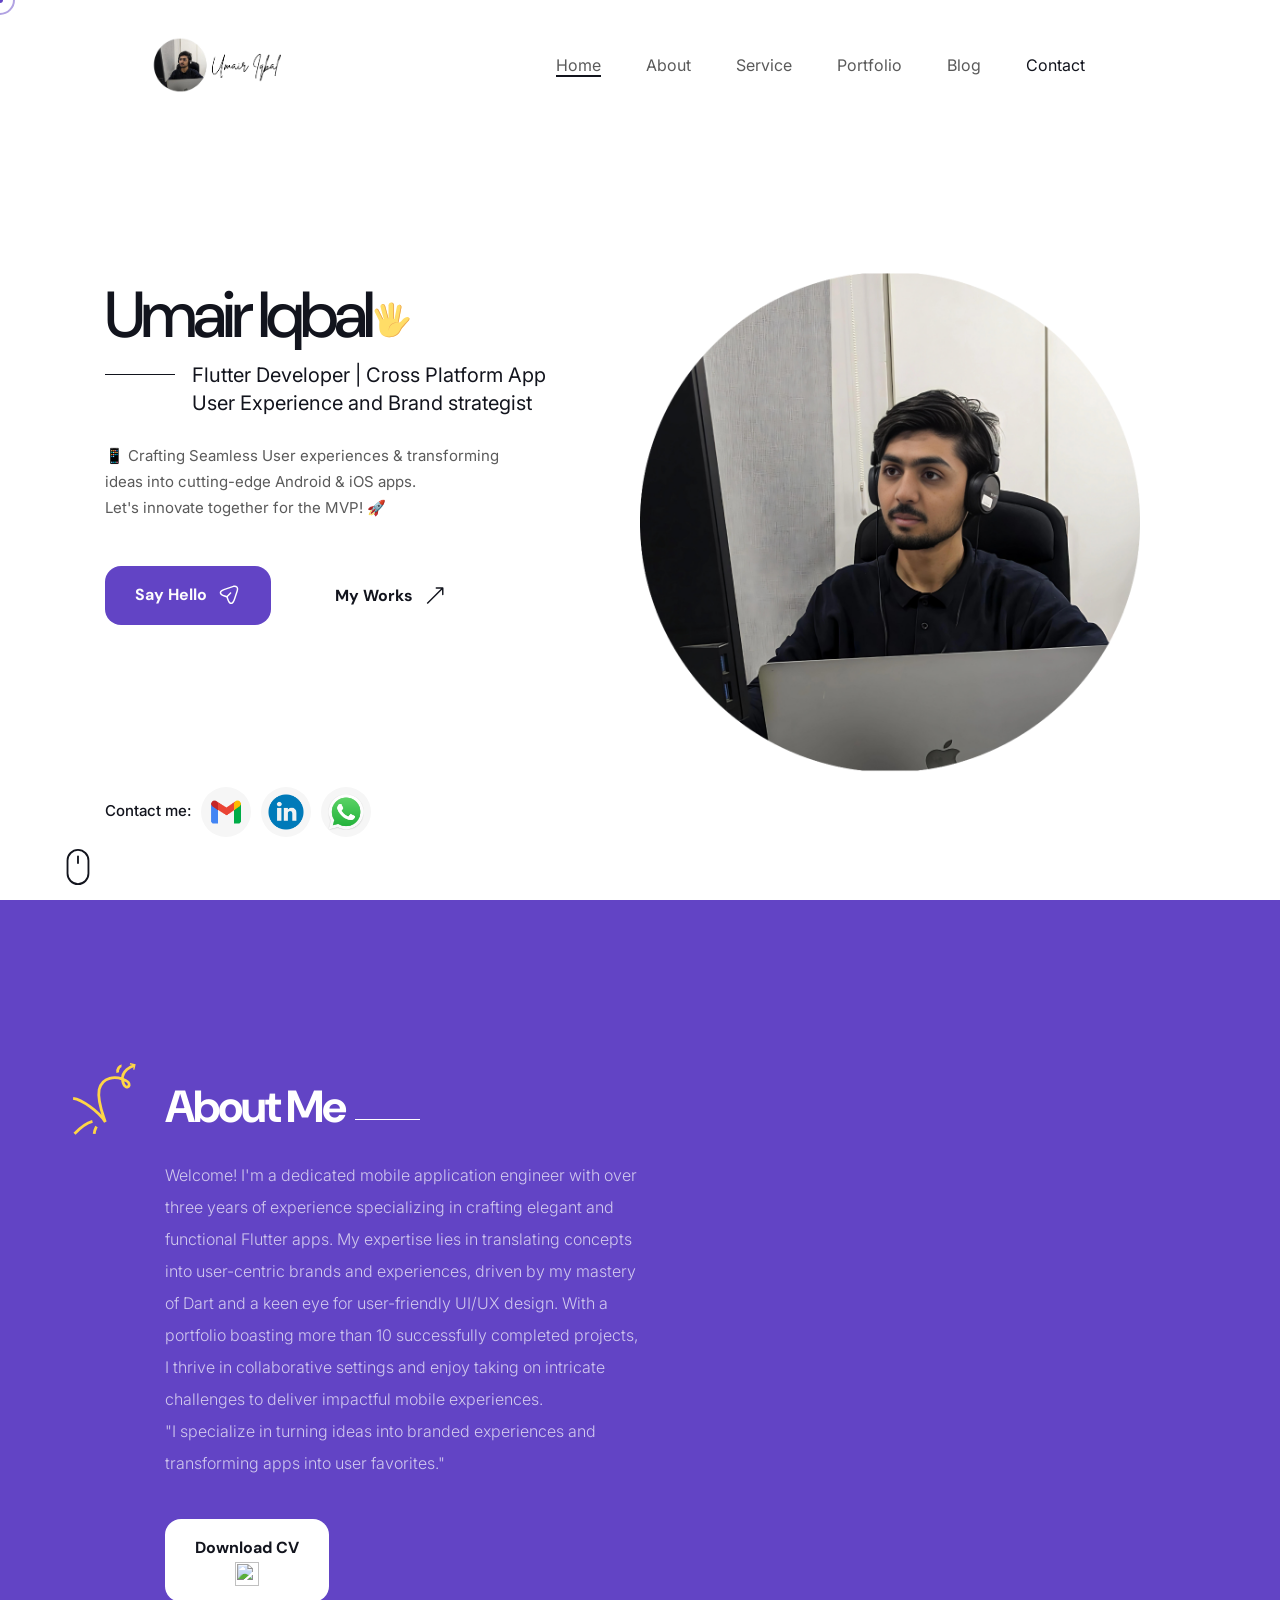
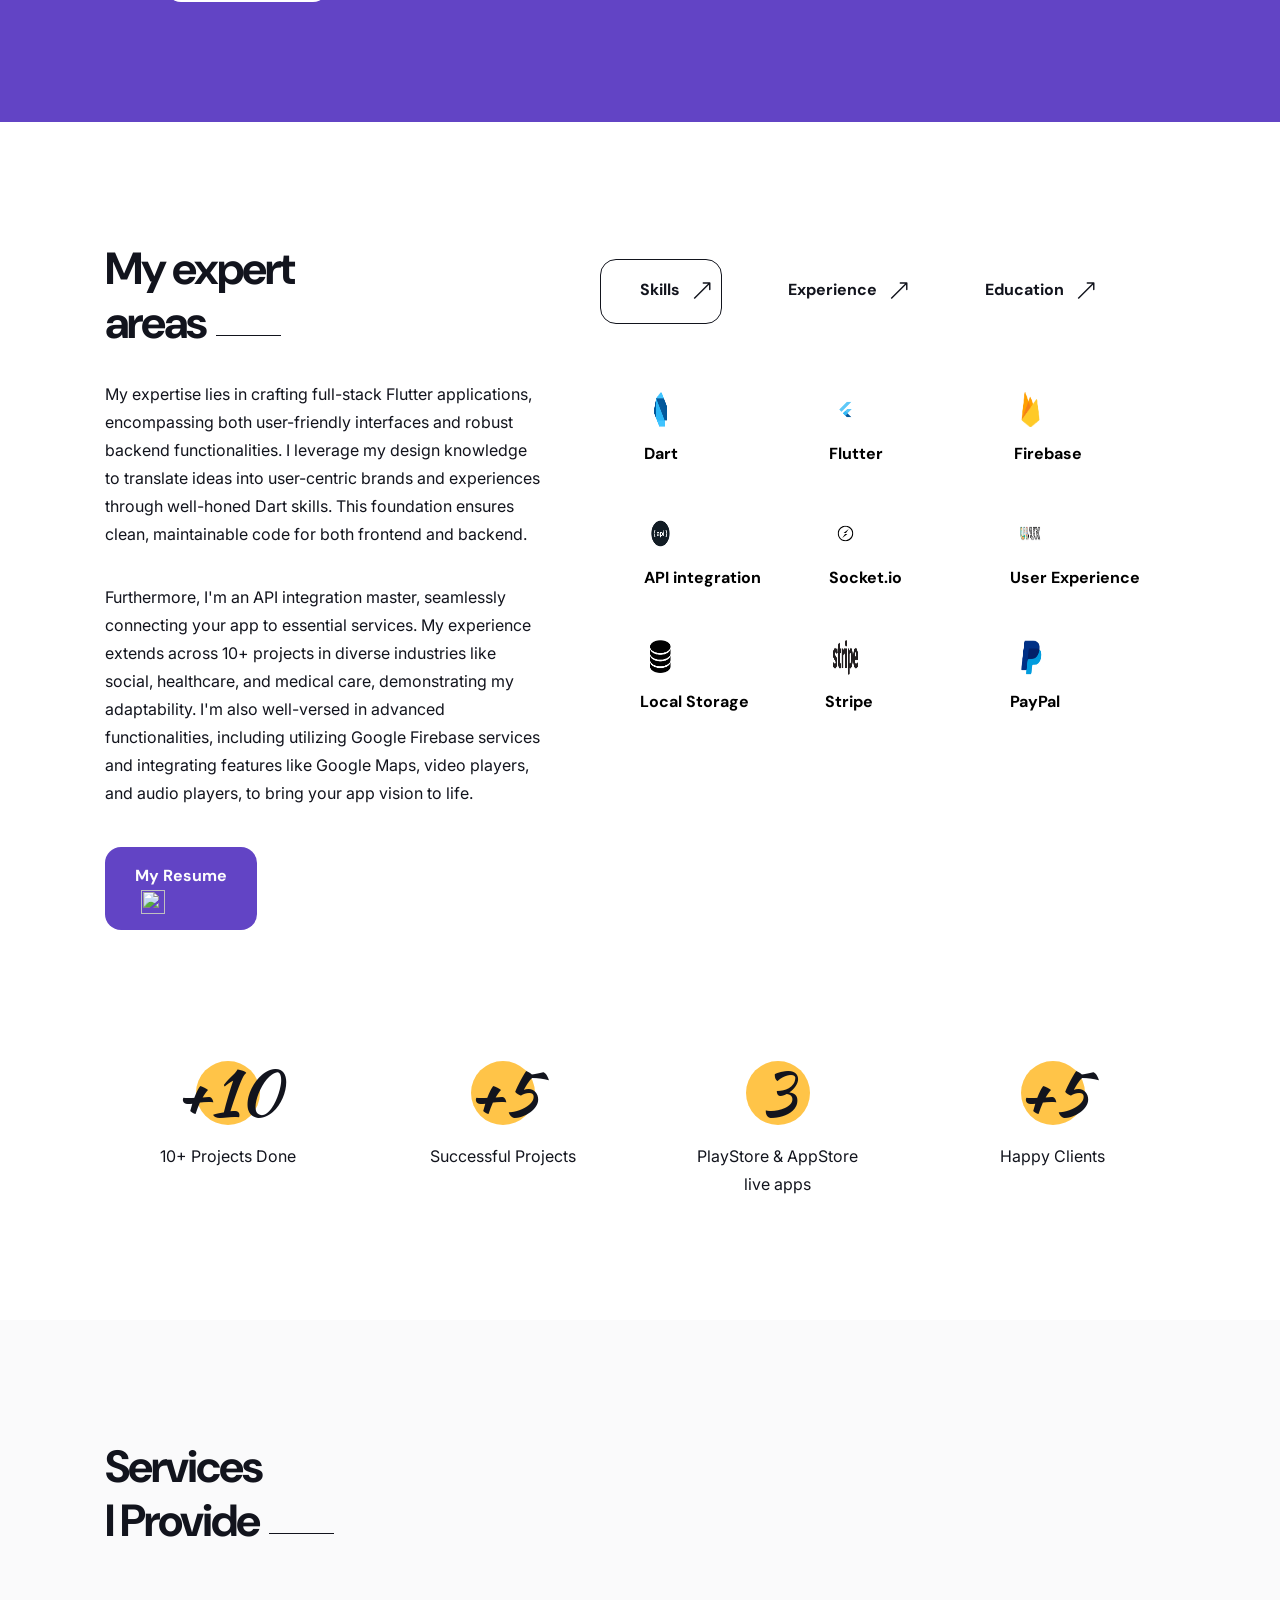
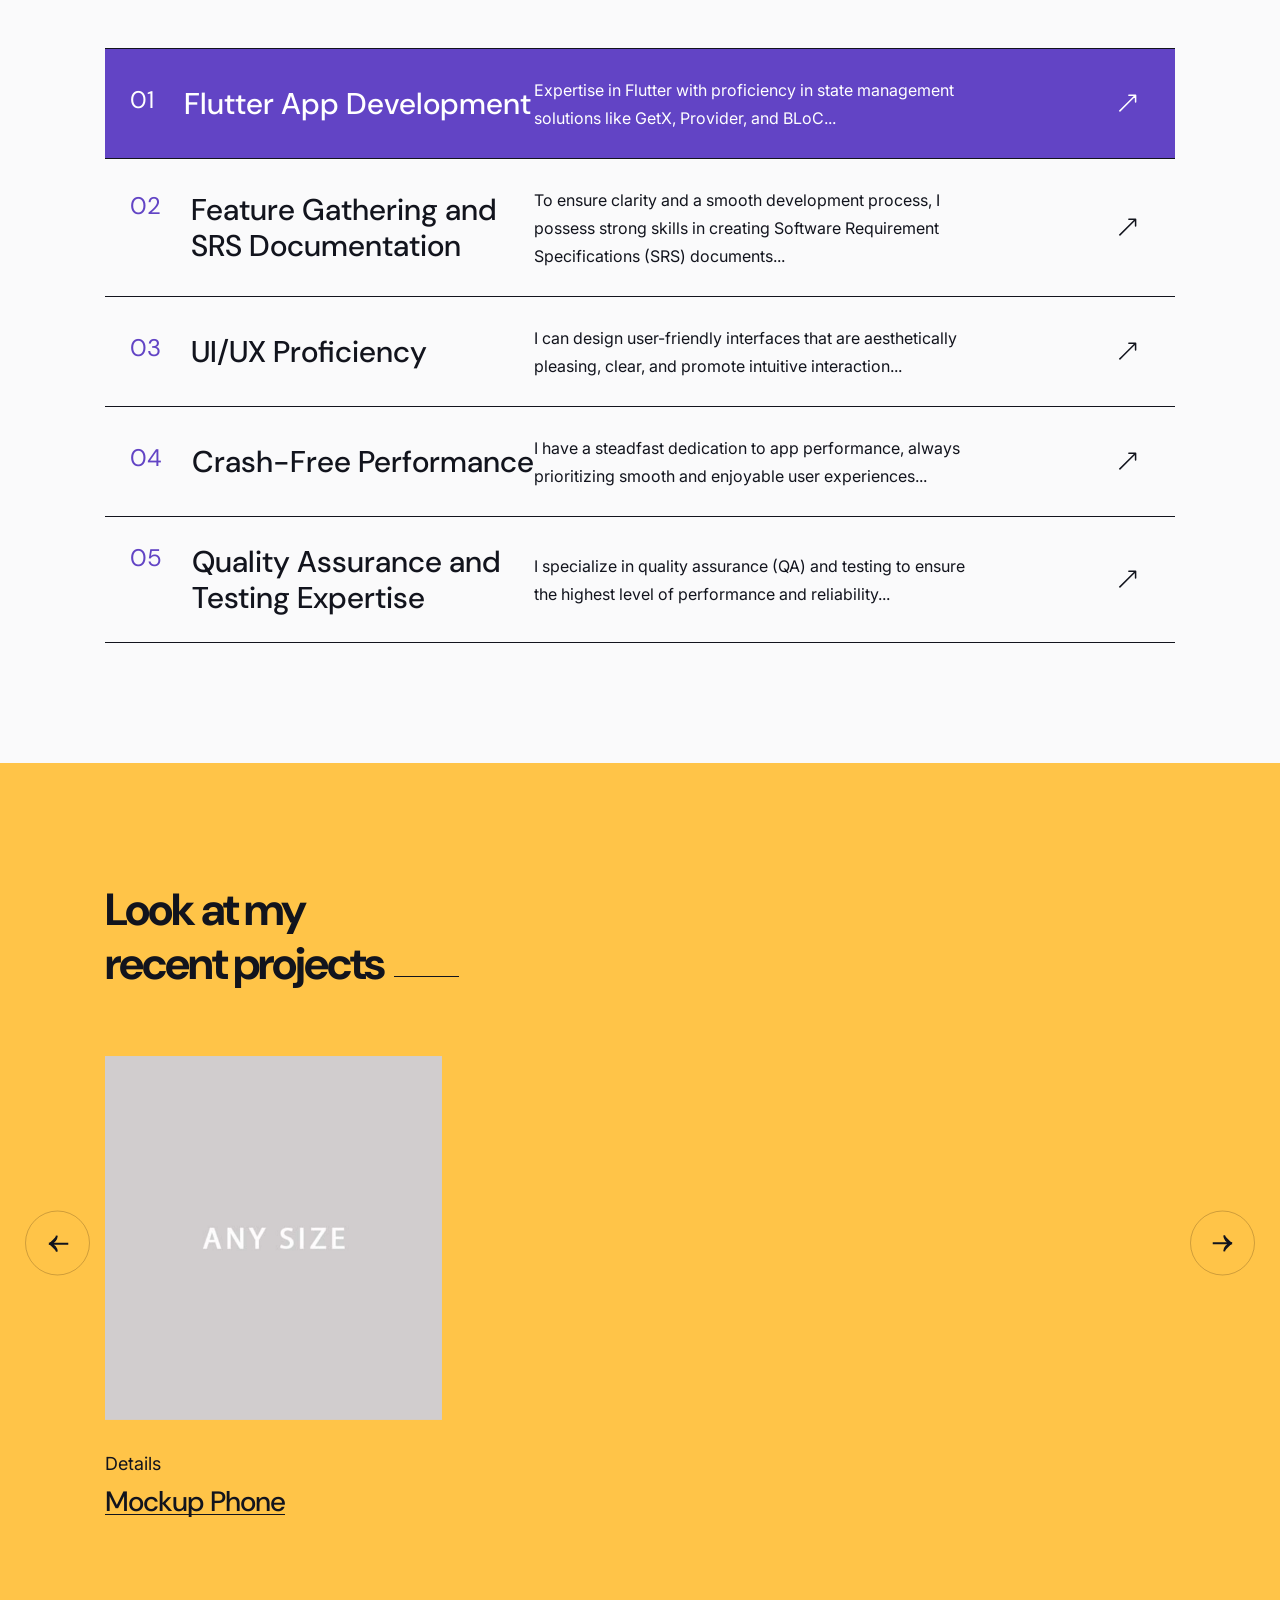
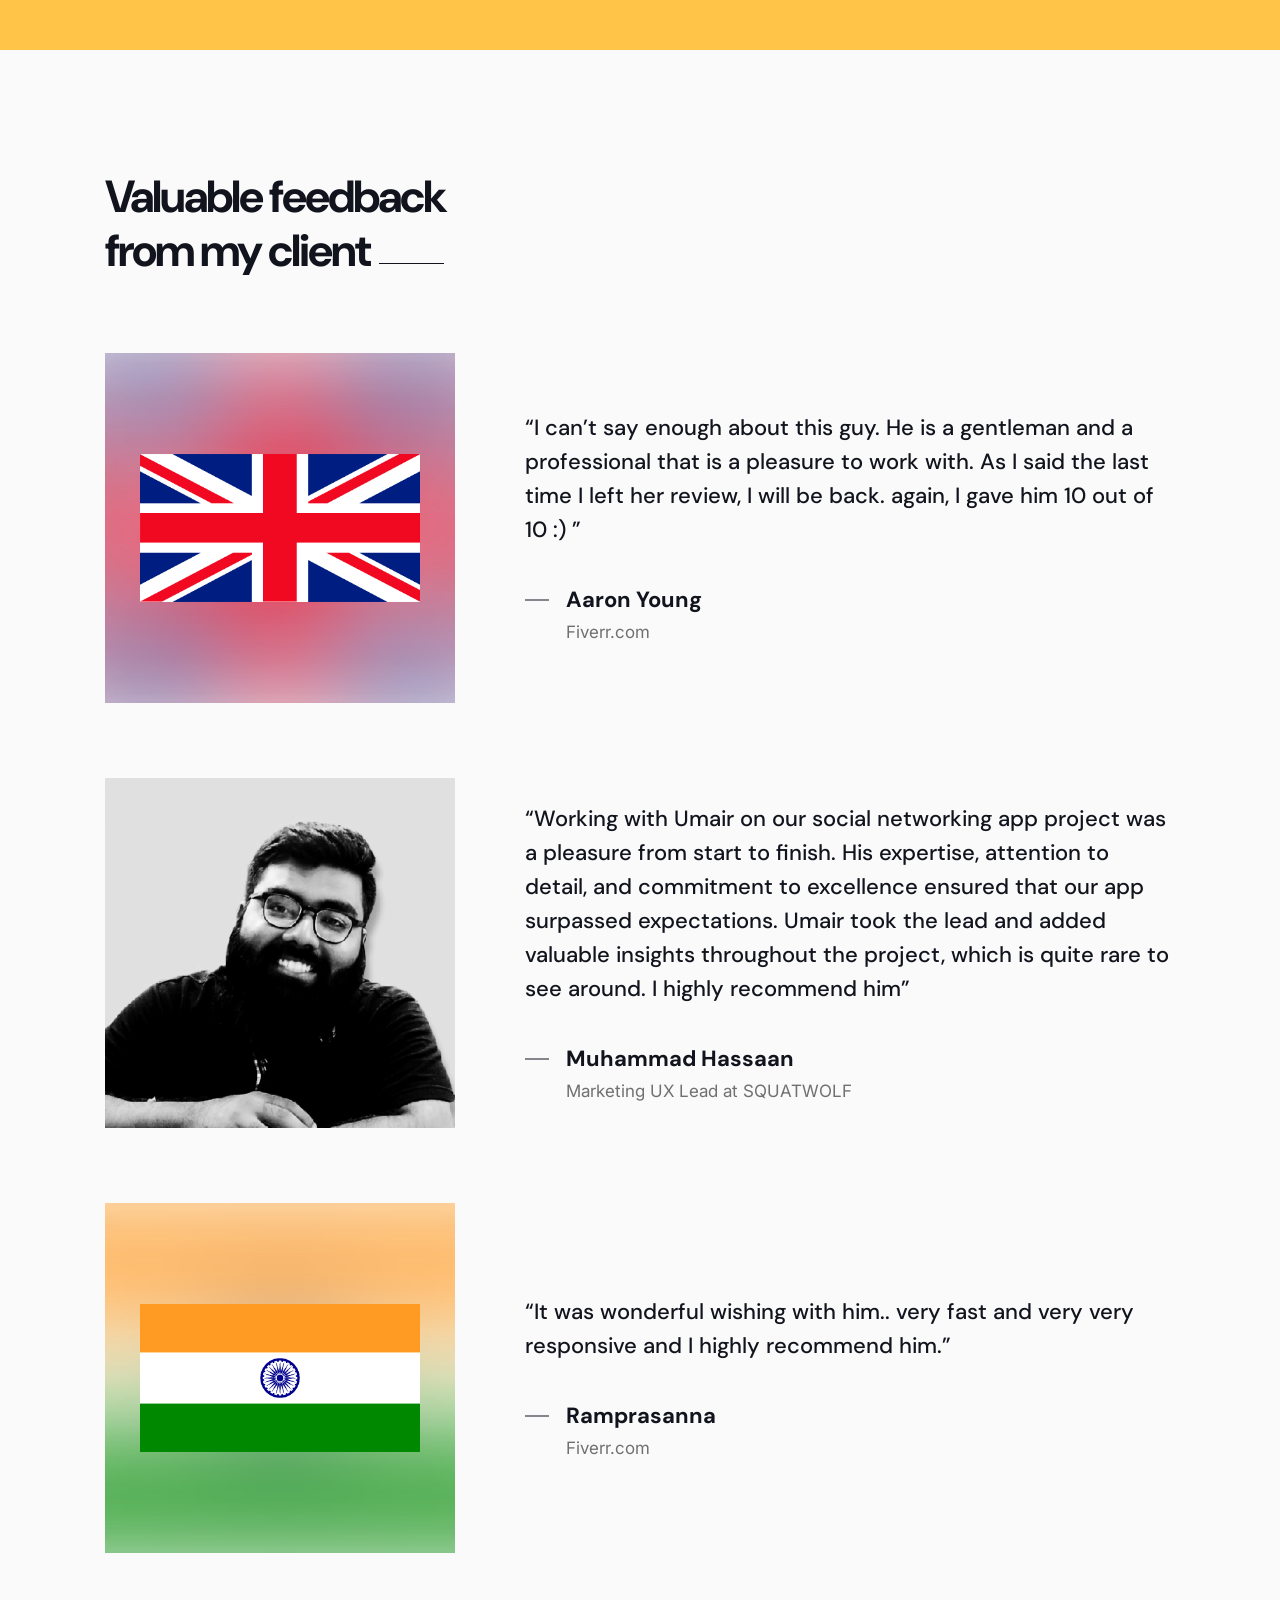
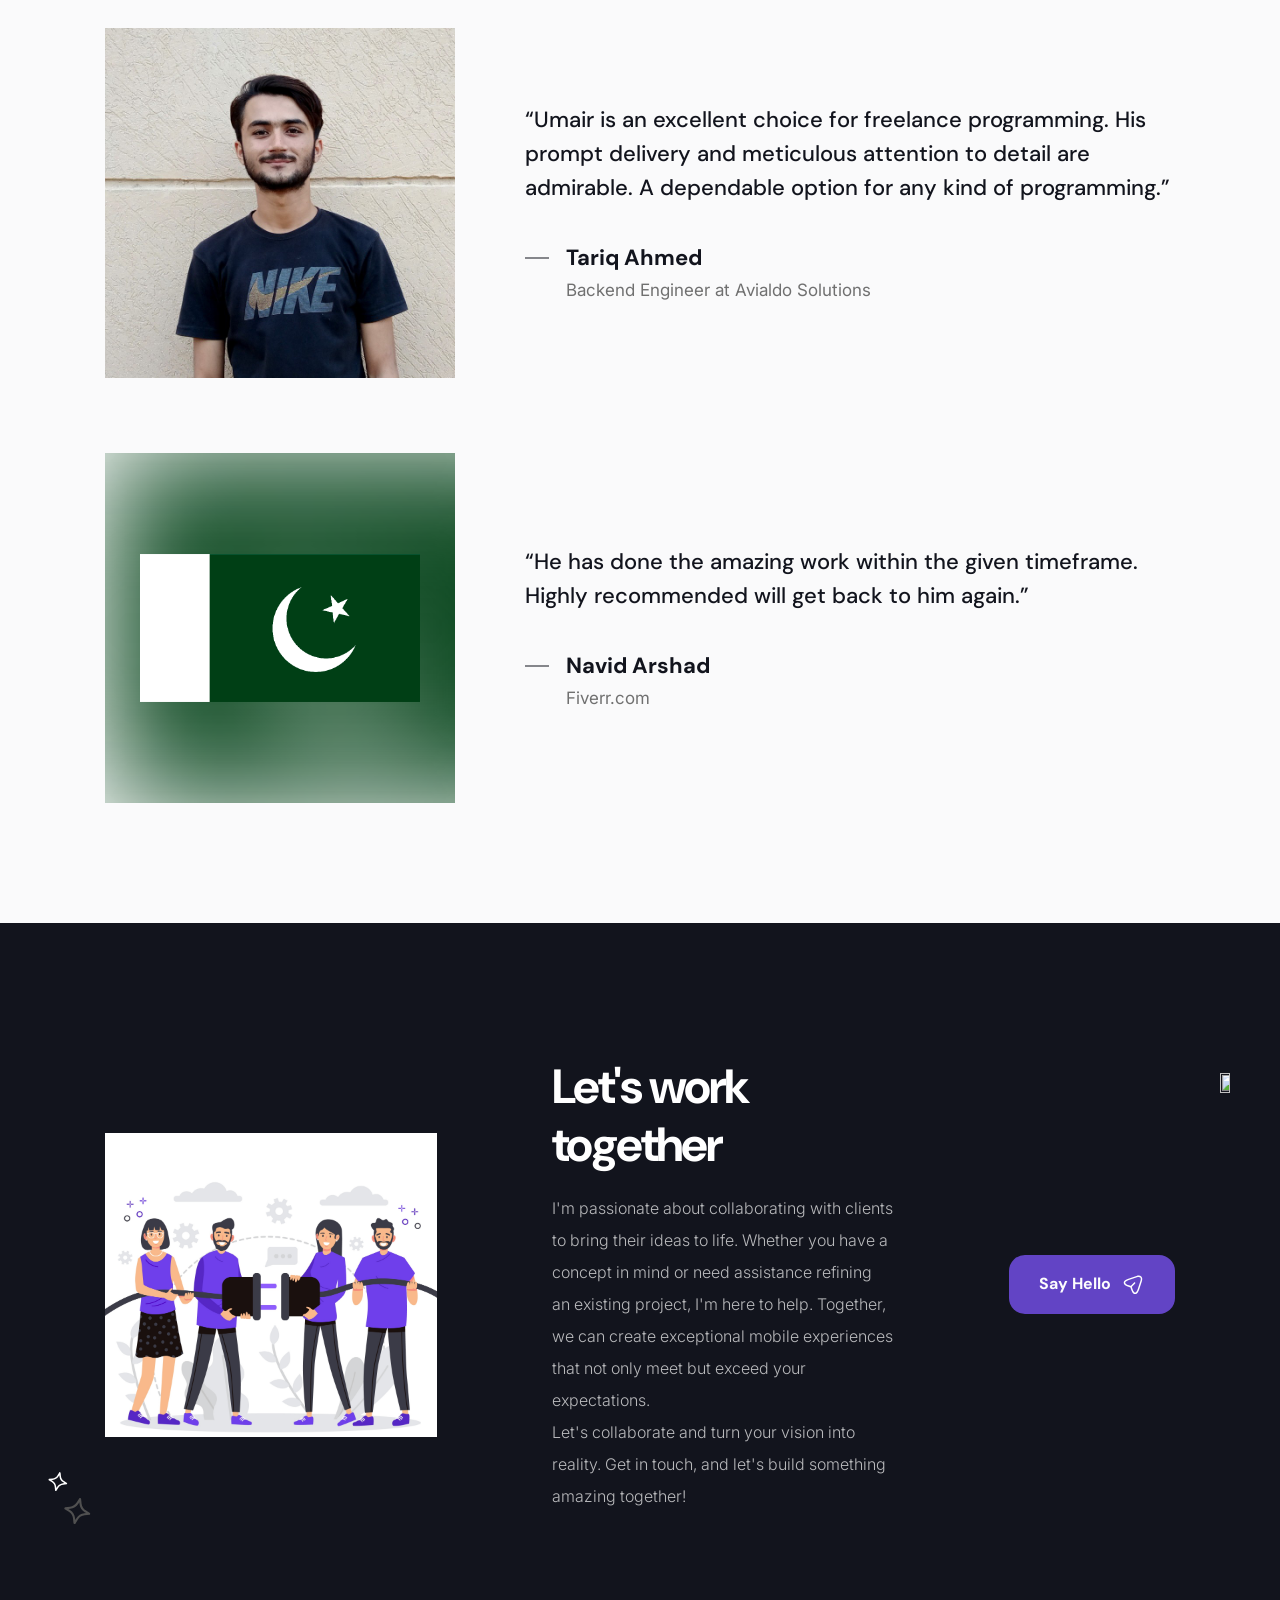
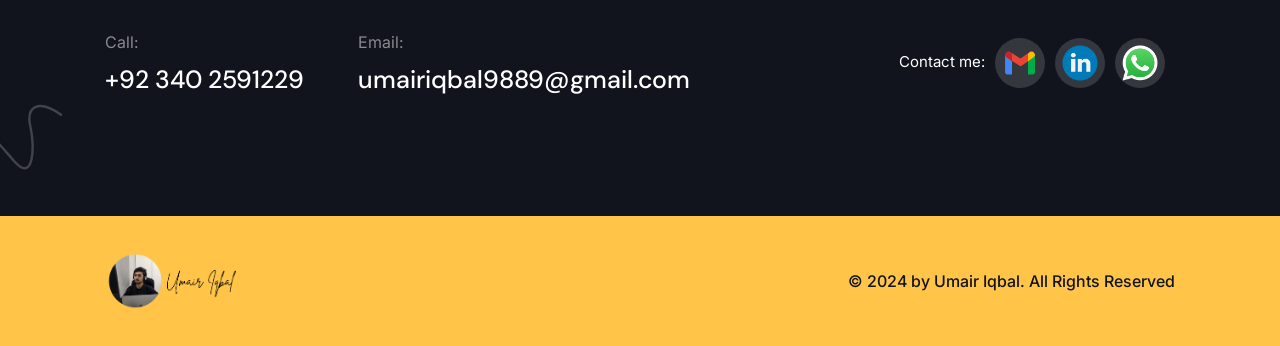
==== index.html @ c1f2874e "changes to github repo" ====
<!DOCTYPE html>
<!--[if lt IE 7 ]><html class="ie ie6" lang="en"> <![endif]-->
<!--[if IE 7 ]><html class="ie ie7" lang="en"> <![endif]-->
<!--[if IE 8 ]><html class="ie ie8" lang="en"> <![endif]-->
<!--[if (gte IE 9)|!(IE)]><!-->
<html lang="en"> <!--<![endif]-->

<head>

	<meta http-equiv="Content-Type" content="text/html; charset=utf-8" />

	<meta name="description" content="Name of your web site">
	<meta name="author" content="Marketify">

	<meta name="viewport" content="width=device-width, initial-scale=1, maximum-scale=1">

	<title>Umair Iqbal Portfolio</title>

	<!-- STYLES -->
	<link href="https://fonts.googleapis.com/css2?family=Inter:wght@100;200;300;400;500;600;800;900&display=swap"
		rel="stylesheet">
	<link
		href="https://fonts.googleapis.com/css2?family=DM+Sans:ital,wght@0,400;0,500;0,700;1,400;1,500;1,700&display=swap"
		rel="stylesheet">
	<link href="https://fonts.googleapis.com/css2?family=Oswald:wght@200;300;400;500;600;700&display=swap"
		rel="stylesheet">
	<link href="https://fonts.googleapis.com/css2?family=Kaushan+Script&display=swap" rel="stylesheet">

	<link rel="stylesheet" type="text/css" href="assets/css/plugins.css" />
	<link rel="stylesheet" type="text/css" href="assets/css/dark.css" />
	<link rel="stylesheet" type="text/css" href="assets/css/custom.css" />
	<link rel="stylesheet" type="text/css" href="assets/css/modalboxes.css" />
	<link rel="stylesheet" type="text/css" href="assets/css/main.css" />
	<!--[if lt IE 9]> <script type="text/javascript" src="js/modernizr.custom.js"></script> <![endif]-->
	<!-- /STYLES -->

</head>

<body>

	<!-- PRELOADER -->
	<div id="preloader">
		<div class="loader_line"></div>
	</div>
	<!-- /PRELOADER -->

	<!-- WRAPPER ALL -->

	<div class="orido_tm_all_wrap w-full float-left clear-both h-auto relative" data-magic-cursor="show">

		<!-- MOBILE MENU -->
		<div class="orido_tm_mobile_menu w-full h-auto fixed top-0 left-0 hidden z-[10] middle:block">
			<div class="mobile_menu_inner w-full h-auto float-left clear-both bg-white py-[10px] px-[20px]">
				<div class="mobile_in w-full h-auto clear-both float-left flex items-center justify-between">
					<div class="logo">
						<a href="#"><img class="max-w-[90px] max-h-[70px]" src="assets/img/logo/my_logo.png"
								alt="" /></a>
					</div>
					<div class="trigger leading-[0]">
						<div class="hamburger hamburger--slider">
							<div class="hamburger-box">
								<div class="hamburger-inner"></div>
							</div>
						</div>
					</div>
				</div>
			</div>
			<div class="dropdown w-full h-auto clear-both float-left bg-white hidden">
				<div class="dropdown_inner w-full h-auto clear-both float-left py-[25px] px-[20px]">
					<ul class="anchor_nav">
						<li class="current float-left w-full"><a class="text-black inline-block p-0 font-medium"
								href="#home">Home</a></li>
						<li class="float-left w-full"><a class="text-black inline-block p-0 font-medium"
								href="#about">About</a></li>
						<li class="float-left w-full"><a class="text-black inline-block p-0 font-medium"
								href="#service">Service</a></li>
						<li class="float-left w-full"><a class="text-black inline-block p-0 font-medium"
								href="#portfolio">Portfolio</a></li>
						<li class="float-left w-full"><a class="text-black inline-block p-0 font-medium"
								href="#blog">Blog</a></li>
						<li class="float-left w-full"><a class="text-black inline-block p-0 font-medium"
								href="#contact">Contact</a></li>
					</ul>
				</div>
			</div>
		</div>
		<!-- /MOBILE MENU -->

		<!-- HEADER -->
		<div
			class="orido_tm_header fixed top-0 left-0 right-0 z-[10] py-[25px] px-[150px] transition-all duration-300 middle:hidden">
			<div class="header_in w-full flex items-center justify-between">
				<div class="logo">
					<a href="#"><img class="max-w-[170px] max-h-[90px]" src="assets/img/logo/my_logo.png" alt="" /></a>
				</div>
				<div class="menu relative">
					<ul class="anchor_nav flex items-center">
						<li class="current mr-[50px]"><a class="text-[#5A5A5A]" href="#home">Home</a></li>
						<li class="mr-[50px]"><a class="text-[#5A5A5A]" href="#about">About</a></li>
						<li class="mr-[50px]"><a class="text-[#5A5A5A]" href="#service">Service</a></li>
						<li class="mr-[50px]"><a class="text-[#5A5A5A]" href="#portfolio">Portfolio</a></li>
						<li class="mr-[50px]"><a class="text-[#5A5A5A]" href="#blog">Blog</a></li>
						<li><a href="#contact">Contact</a></li>
					</ul>
					<span class="ccc"></span>
				</div>
				<!-- <div class="button"><a class="text-main-color font-bold font-dm inline-block rounded-[18px] px-[40px] pt-[17px] pb-[18px] transition-all duration-300" href="https://themeforest.net/user/marketify/portfolio" target="_blank">Purchase Now</a></div> -->
			</div>
		</div>
		<!-- /HEADER -->

		<!-- HERO -->
		<div class="orido_tm_hero w-full min-h-[100vh] relative float-left" id="home">
			<div class="container min-h-[100vh]">
				<div class="content min-h-[100vh] relative flex items-center justify-between">
					<div class="details w-1/2 pr-[50px]">
						<div class="short mb-[32px]">
							<h3 class="text-[80px] font-medium tracking-[-4px] mb-[11px]">Umair Iqbal <img
									class="svg w-[45px] h-[45px] relative left-[-7px]" src="assets/img/svg/hi.svg"
									alt="" /></h3>
							<span class="job inline-block relative text-[24px] pl-[97px]">Flutter Developer | Cross
								Platform App <br>User Experience and Brand strategist</span>

						</div>
						<div class="text mb-[70px]">
							<p class="text-[16px] text-[#5A5A5A] leading-[26px] max-w-[400px]">📱 Crafting Seamless User
								experiences & transforming ideas into cutting-edge Android & iOS apps.<br> Let's
								innovate together for the MVP! 🚀</p>
						</div>
						<div class="buttons flex items-center">
							<div class="orido_tm_boxed_button">
								<a class="anchor" href="https://www.linkedin.com/in/umairiqbal9889/">Say Hello <img
										class="svg" src="assets/img/svg/send.svg" alt="" /></a>
							</div>
							<div class="orido_tm_simple_button">
								<a class="line_effect anchor" href="#portfolio">My Works <img class="svg"
										src="assets/img/svg/top-arrow.svg" alt="" /></a>
							</div>
						</div>
					</div>

				</div>
				<div class="orido_tm_follow absolute bottom-[120px] flex items-center">
					<span class="text-[24px] font-medium">Contact me:</span>
					<ul class="flex items-center relative top-[5px] ml-[20px]">
						<li class="mr-[20px]"><a
								class="inline-block relative w-[56px] h-[56px] bg-[#F6F6F6] rounded-full transition-all duration-300"
								href="https://mail.google.com/mail/u/1/?view=cm&fs=1&to=umairiqbal9889@gmail.com&tf=1"><img
									class="svg absolute top-1/2 left-1/2 translate-y-[-50%] translate-x-[-50%] transition-all duration-300"
									src="assets/img/contactme/gmail.png" alt="gmail" /></a></li>
						<li class="mr-[20px]"><a
								class="inline-block relative w-[56px] h-[56px] bg-[#F6F6F6] rounded-full transition-all duration-300"
								href="https://www.linkedin.com/in/umairiqbal9889/"><img
									class="svg absolute top-1/2 left-1/2 translate-y-[-50%] translate-x-[-50%] transition-all duration-300"
									src="assets/img/contactme/linkedin.png" alt="linkedin" /></a></li>
						<li><a class="inline-block relative w-[56px] h-[56px] bg-[#F6F6F6] rounded-full transition-all duration-300"
								href="https://wa.me/923402591229"><img
									class="svg absolute top-1/2 left-1/2 translate-y-[-50%] translate-x-[-50%] transition-all duration-300"
									src="assets/img/contactme/whatsapp.png" alt="whatsapp" /></a></li>
					</ul>
				</div>
			</div>
			<div class="orido_tm_down absolute left-[150px] bottom-[45px]">
				<a class="anchor" href="#about"><img class="svg" src="assets/img/svg/down_button.svg" alt="" /></a>
			</div>
			<div class="avatar absolute w-1/2 right-0 bottom-[120px]">
				<div class="img relative inline-block">
					<img class="bottom-[120px]" src="assets/img/hero/my_photo_circle.png" alt="" />
					<!-- <div class="video_button"> -->
					<!-- <a class="popup-youtube" href="https://www.youtube.com/watch?v=7e90gBu4pas"><img class="anim_circle" src="assets/img/hero/welcome.png" alt="" /><img class="svg" src="assets/img/svg/play.svg" alt="" /></a> -->
					<!-- </div> -->
				</div>
			</div>
		</div>
		<!-- /HERO -->

		<!-- ABOUT -->
		<div class="orido_tm_section w-full h-auto clear-both float-left" id="about">
			<div
				class="orido_tm_about w-full h-auto clear-both float-left bg-[#6244C5] px-0 pt-[180px] pb-[120px] mb-[120px]">
				<div class="about_in w-full h-auto max-w-[1070px] mx-auto my-0 flex items-center">
					<!-- <div class="left w-1/2 pr-[50px]">
						<div class="box bg-[#FFC448] inline-block overflow-hidden pb-[85px] relative">
							<h3 class="year font-oswald tracking-[-4px] font-extrabold text-[395px] relative mr-[-30px] mt-[-95px] text-[#6244C5] leading-[1]">10</h3>
							<span class="experience text-[24px] pl-[50px] mt-[6px] inline-block">Years of Experience</span>
							<h3 class="name text-[80px] text-[#6244C5] font-bold tracking-[-4px] leading-[1] uppercase absolute bottom-[-30px] left-[-20px] w-[300%]">John Smith</h3>
						</div>
					</div> -->
					<div class="right w-1/2 relative">
						<span class="element absolute top-0 right-full mr-[15px] mt-[-20px]"><img
								class="svg w-[80px] h-[80px] text-transparent" src="assets/img/svg/element.svg"
								alt="" /></span>
						<div class="orido_tm_main_title w-full float-left mb-[30px]">
							<h3 class="text-white tracking-[-2px] text-[56px] font-bold"><span class="relative">About
									Me</span></h3>
						</div>
						<div class="text w-full float-left mb-[50px]">
							<p class="text-[rgba(255,255,255,.7)] font-light leading-[32px]">Welcome! I'm a dedicated
								mobile application engineer with over three years of experience specializing in crafting
								elegant and functional Flutter apps. My expertise lies in translating concepts into
								user-centric brands and experiences, driven by my mastery of Dart and a keen eye for
								user-friendly UI/UX design. With a portfolio boasting more than 10 successfully
								completed projects, I thrive in collaborative settings and enjoy taking on intricate
								challenges to deliver impactful mobile experiences.<br>"I specialize in turning ideas
								into branded experiences and transforming apps into user favorites."</p>
						</div>
						<div class="short w-full float-left flex items-center">
							<div class="orido_tm_boxed_button">
								<a href="assets/img/cv/PortfolioProjects.pdf" download>Download CV <img class="svg"
										src="assets/img/svg/paper.svg" alt="" /></a>
							</div>
							<!-- <img class="max-w-[400px] max-h-[400px] ml-[50px]" src="assets/img/my_signature.png" alt="" /> -->
						</div>
					</div>
				</div>
			</div>
		</div>
		<!-- /ABOUT -->

		<!-- INFORMATIONS -->
		<div class="orido_tm_section w-full h-auto clear-both float-left">
			<div class="orido_tm_informations w-full h-auto clear-both float-left mb-[125px]">
				<div class="container">
					<div class="informations_inner w-full h-auto flex">
						<div class="left w-1/2 pr-[100px]">
							<div class="orido_tm_main_title w-full float-left">
								<h3 class="tracking-[-2px] text-[56px] font-bold"><span class="relative">My
										expert<br />areas</span></h3>
							</div>
							<div class="text w-full float-left mt-[30px] mb-[40px]">
								<p class="mb-[35px]">My expertise lies in crafting full-stack Flutter applications,
									encompassing both user-friendly interfaces and robust backend functionalities. I
									leverage my design knowledge to translate ideas into user-centric brands and
									experiences through well-honed Dart skills. This foundation ensures clean,
									maintainable code for both frontend and backend.</p>
								<p> Furthermore, I'm an API integration master, seamlessly connecting your app to
									essential services. My experience extends across 10+ projects in diverse industries
									like social, healthcare, and medical care, demonstrating my adaptability. I'm also
									well-versed in advanced functionalities, including utilizing Google Firebase
									services and integrating features like Google Maps, video players, and audio
									players, to bring your app vision to life.</p>
							</div>
							<div class="orido_tm_boxed_button">
								<a href="assets/img/cv/PortfolioProjects.pdf">My Resume <img class="svg"
										src="assets/img/svg/paper.svg" alt="" /></a>
							</div>
						</div>
						<div class="right w-1/2 top-[33px] relative">
							<div class="filter w-full float-left relative">
								<ul>
									<li class="mr-[70px] inline-block"><a
											class="current text-main-color font-dm font-bold inline-block relative"
											href="#" data-tab="tab_1"><span class="relative inline-block">Skills</span>
											<img class="svg w-[24px] h-[24px] relative ml-[6px]"
												src="assets/img/svg/top-arrow.svg" alt="" /></a></li>
									<li class="mr-[70px] inline-block"><a
											class="text-main-color font-dm font-bold inline-block relative" href="#"
											data-tab="tab_2"><span class="relative inline-block">Experience</span> <img
												class="svg w-[24px] h-[24px] relative ml-[6px]"
												src="assets/img/svg/top-arrow.svg" alt="" /></a></li>
									<li class="inline-block"><a
											class="text-main-color font-dm font-bold inline-block relative" href="#"
											data-tab="tab_3"><span>Education</span class="relative inline-block"> <img
												class="svg w-[24px] h-[24px] relative ml-[6px]"
												src="assets/img/svg/top-arrow.svg" alt="" /></a></li>
								</ul>
								<span class="ccc"></span>
							</div>
							<div class="content w-full float-left">
								<div id="tab_1" class="wrapper current w-full h-auto clear-both float-left">
									<div class="skillbox w-full float-left mt-[110px]">
										<ul class="ml-[-20px]">
											<li class="mb-[45px] w-1/3 float-left pl-[20px]">
												<div class="list_inner w-full h-auto clear-both float-left relative">
													<span
														class="icon w-[40px] h-[40px] rounded-full inline-block relative mb-[3px]"><span
															class="in w-[25px] h-[25px] inline-block absolute top-1/2 left-1/2 translate-y-[-50%] translate-x-[-50%] bg-white rounded-[6px]"><img
																class="svg absolute top-1/2 left-1/2 translate-y-[-50%] translate-x-[-50%] z-[1] w-[16px] h-[16px]"
																src="assets/img/expertise/dart.png"
																alt="" /></span></span>
													<p class="name font-dm text-black font-bold">&nbsp;Dart </p>
												</div>
											</li>
											<li class="mb-[45px] w-1/3 float-left pl-[20px]">
												<div class="list_inner w-full h-auto clear-both float-left relative">
													<span
														class="icon w-[40px] h-[40px] rounded-full inline-block relative mb-[3px]"><span
															class="in w-[25px] h-[25px] inline-block absolute top-1/2 left-1/2 translate-y-[-50%] translate-x-[-50%] bg-white rounded-[6px]"><img
																class="svg absolute top-1/2 left-1/2 translate-y-[-50%] translate-x-[-50%] z-[1] w-[16px] h-[16px]"
																src="assets/img/expertise/flutter.svg"
																alt="" /></span></span>
													<p class="name font-dm text-black font-bold">&nbsp;Flutter</p>
												</div>
											</li>
											<li class="mb-[45px] w-1/3 float-left pl-[20px]">
												<div class="list_inner w-full h-auto clear-both float-left relative">
													<span
														class="icon w-[40px] h-[40px] rounded-full inline-block relative mb-[3px]"><span
															class="in w-[25px] h-[25px] inline-block absolute top-1/2 left-1/2 translate-y-[-50%] translate-x-[-50%] bg-white rounded-[6px]"><img
																class="svg absolute top-1/2 left-1/2 translate-y-[-50%] translate-x-[-50%] z-[1] w-[16px] h-[16px]"
																src="assets/img/expertise/firebase.png"
																alt="" /></span></span>
													<p class="name font-dm text-black font-bold">&nbsp;Firebase</p>
												</div>
											</li>
											<li class="mb-[45px] w-1/3 float-left pl-[20px]">
												<div class="list_inner w-full h-auto clear-both float-left relative">
													<span
														class="icon w-[40px] h-[40px] rounded-full inline-block relative mb-[3px]"><span
															class="in w-[25px] h-[25px] inline-block absolute top-1/2 left-1/2 translate-y-[-50%] translate-x-[-50%] bg-white rounded-[6px]"><img
																class="svg absolute top-1/2 left-1/2 translate-y-[-50%] translate-x-[-50%] z-[1] w-[16px] h-[16px]"
																src="assets/img/expertise/rest-api.png"
																alt="" /></span></span>
													<p class="name font-dm text-black font-bold">&nbsp;API integration
													</p>
												</div>
											</li>
											<li class="mb-[45px] w-1/3 float-left pl-[20px]">
												<div class="list_inner w-full h-auto clear-both float-left relative">
													<span
														class="icon w-[40px] h-[40px] rounded-full inline-block relative mb-[3px]"><span
															class="in w-[25px] h-[25px] inline-block absolute top-1/2 left-1/2 translate-y-[-50%] translate-x-[-50%] bg-white rounded-[6px]"><img
																class="svg absolute top-1/2 left-1/2 translate-y-[-50%] translate-x-[-50%] z-[1] w-[16px] h-[16px]"
																src="assets/img/expertise/Socket-io.svg"
																alt="" /></span></span>
													<p class="name font-dm text-black font-bold">&nbsp;Socket.io</p>
												</div>
											</li>
											<li class="mb-[45px] w-1/3 float-left pl-[20px]">
												<div class="list_inner w-full h-auto clear-both float-left relative">
													<span
														class="icon w-[40px] h-[40px] rounded-full inline-block relative mb-[3px]"><span
															class="in w-[25px] h-[25px] inline-block absolute top-1/2 left-1/2 translate-y-[-50%] translate-x-[-50%] bg-white rounded-[6px]"><img
																class="svg absolute top-1/2 left-1/2 translate-y-[-50%] translate-x-[-50%] z-[1] w-[16px] h-[16px]"
																src="assets/img/expertise/uiux.jpg"
																alt="" /></span></span>
													<p class="name font-dm text-black font-bold">User Experience</p>
												</div>
											</li>
											<li class="mb-[45px] w-1/3 float-left pl-[20px]">
												<div class="list_inner w-full h-auto clear-both float-left relative">
													<span
														class="icon w-[40px] h-[40px] rounded-full inline-block relative mb-[3px]"><span
															class="in w-[25px] h-[25px] inline-block absolute top-1/2 left-1/2 translate-y-[-50%] translate-x-[-50%] bg-white rounded-[6px]"><img
																class="svg absolute top-1/2 left-1/2 translate-y-[-50%] translate-x-[-50%] z-[1] w-[16px] h-[16px]"
																src="assets/img/expertise/db.png"
																alt="" /></span></span>
													<p class="name font-dm text-black font-bold">Local Storage</p>
												</div>
											</li>
											<li class="mb-[45px] w-1/3 float-left pl-[20px]">
												<div class="list_inner w-full h-auto clear-both float-left relative">
													<span
														class="icon w-[40px] h-[40px] rounded-full inline-block relative mb-[3px]"><span
															class="in w-[25px] h-[25px] inline-block absolute top-1/2 left-1/2 translate-y-[-50%] translate-x-[-50%] bg-white rounded-[6px]"><img
																class="svg absolute top-1/2 left-1/2 translate-y-[-50%] translate-x-[-50%] z-[1] w-[16px] h-[16px]"
																src="assets/img/expertise/stripe.png"
																alt="" /></span></span>
													<p class="name font-dm text-black font-bold">Stripe</p>
												</div>
											</li>
											<li class="mb-[45px] w-1/3 float-left pl-[20px]">
												<div class="list_inner w-full h-auto clear-both float-left relative">
													<span
														class="icon w-[40px] h-[40px] rounded-full inline-block relative mb-[3px]"><span
															class="in w-[25px] h-[25px] inline-block absolute top-1/2 left-1/2 translate-y-[-50%] translate-x-[-50%] bg-white rounded-[6px]"><img
																class="svg absolute top-1/2 left-1/2 translate-y-[-50%] translate-x-[-50%] z-[1] w-[16px] h-[16px]"
																src="assets/img/expertise/paypal.png"
																alt="" /></span></span>
													<p class="name font-dm text-black font-bold">PayPal</p>
												</div>
											</li>
										</ul>

									</div>
								</div>
								<div id="tab_2" class="wrapper w-full h-auto clear-both float-left">
									<div class="timelinebox w-full float-left mt-[100px]">
										<ul class="ml-[-20px]">
											<li class="mb-[37px] w-1/2 float-left pl-[20px]">
												<div class="list_inner w-full h-auto clear-both float-left relative">
													<div class="time w-full float-left mb-[25px]">
														<span class="year text-[#6244C5] block mb-[2px]">2021 -
															Present</span>
														<span class="company">Freelance Marketplace</span>
													</div>
													<div class="job w-full float-left">
														<h3 class="text-[21px]"><span
																class="inline-block relative">Mobile App Developer and
																Consultant</span></h3>
													</div>
												</div>
											</li>
											<li class="mb-[37px] w-1/2 float-left pl-[20px]">
												<div class="list_inner w-full h-auto clear-both float-left relative">
													<div class="time w-full float-left mb-[25px]">
														<span class="year text-[#6244C5] block mb-[2px]">2023 -
															Present</span>
														<span class="company">Avialdo Solutions</span>
													</div>
													<div class="job w-full float-left">
														<h3 class="text-[21px]"><span
																class="inline-block relative">Mobile App Developer |
																Flutter Engineer</span></h3>
													</div>
												</div>
											</li>
											<li class="mb-[37px] w-1/2 float-left pl-[20px]">
												<div class="list_inner w-full h-auto clear-both float-left relative">
													<div class="time w-full float-left mb-[25px]">
														<span class="year text-[#6244C5] block mb-[2px]">2022 -
															2023</span>
														<span class="company">Four Fox IT Services & Consulting.</span>
													</div>
													<div class="job w-full float-left">
														<h3 class="text-[21px]"><span
																class="inline-block relative">Flutter Developer</span>
														</h3>
													</div>
												</div>
											</li>
											<li class="mb-[37px] w-1/2 float-left pl-[20px]">
												<div class="list_inner w-full h-auto clear-both float-left relative">
													<div class="time w-full float-left mb-[25px]">
														<span class="year text-[#6244C5] block mb-[2px]">2021 -
															2022</span>
														<span class="company">Plural Dynamics
															&nbsp;&nbsp;&nbsp;&nbsp;</span>
													</div>
													<div class="job w-full float-left">
														<h3 class="text-[21px]"><span
																class="inline-block relative">Trainee - Flutter</span>
														</h3>
													</div>
												</div>
											</li>
										</ul>
									</div>
								</div>
								<div id="tab_3" class="wrapper w-full h-auto clear-both float-left">
									<div class="timelinebox w-full float-left mt-[100px]">
										<ul class="ml-[-20px]">
											<li class="mb-[37px] w-1/2 float-left pl-[20px]">
												<div class="list_inner w-full h-auto clear-both float-left relative">
													<div class="time w-full float-left mb-[25px]">
														<span class="year text-[#6244C5] block mb-[2px]">2020 -
															2023</span>
														<span class="company">Umaer Basha Institute of Technology -
															UoK</span>
													</div>
													<div class="job w-full float-left">
														<h3 class="text-[21px]"><span
																class="inline-block relative">Bachelor's of Computer
																Science</span></h3>
													</div>
												</div>
											</li>
											<li class="mb-[37px] w-1/2 float-left pl-[20px]">
												<div class="list_inner w-full h-auto clear-both float-left relative">
													<div class="time w-full float-left mb-[25px]">
														<span class="year text-[#6244C5] block mb-[2px]">2017 -
															2019</span>
														<span class="company">Federal Govt. Boys Inter College, Karachi
															Cantt</span>
													</div>
													<div class="job w-full float-left">
														<h3 class="text-[21px]"><span class="inline-block relative">High
																Schooling</span></h3>
													</div>
												</div>
											</li>
											<li class="mb-[37px] w-1/2 float-left pl-[20px]">
												<div class="list_inner w-full h-auto clear-both float-left relative">
													<div class="time w-full float-left mb-[25px]">
														<span class="year text-[#6244C5] block mb-[2px]">2004 -
															2016</span>
														<span class="company">Excellence Grammar Secondary School</span>
													</div>
													<div class="job w-full float-left">
														<h3 class="text-[21px]"><span
																class="inline-block relative">Primary and Secondary
																Schooling</span></h3>
													</div>
												</div>
											</li>
											<!-- <li class="mb-[37px] w-1/2 float-left pl-[20px]">
												<div class="list_inner w-full h-auto clear-both float-left relative">
													<div class="time w-full float-left mb-[25px]">
														<span class="year text-[#6244C5] block mb-[2px]">2017 - 2018</span>
														<span class="company">Univercity of Texas</span>
													</div>
													<div class="job w-full float-left">
														<h3 class="text-[21px]"><span class="inline-block relative">UX Expert</span></h3>
													</div>
												</div>
											</li> -->
										</ul>
									</div>
								</div>
							</div>
						</div>
					</div>
				</div>
			</div>
		</div>
		<!-- /INFORMATIONS -->

		<!-- COUNTER -->
		<div class="orido_tm_section w-full h-auto clear-both float-left">
			<div class="orido_tm_counter w-full h-auto clear-both float-left mb-[92px]">
				<div class="container">
					<div class="counter_list w-full h-auto clear-both float-left">
						<ul class="ml-[-30px]">
							<li class="mb-[30px] float-left pl-[30px] w-1/4 text-center">
								<div class="list_inner w-full h-auto clear-both float-left relative">
									<h3 class="font-normal text-[64px] font-kaushan mb-[10px] relative z-[2]">+<span
											class="counter_item" data-from="0" data-to="10" data-speed="2000">0</span>
									</h3>
									<span class="title relative z-[2]">10+ Projects Done</span>
								</div>
							</li>
							<li class="mb-[30px] float-left pl-[30px] w-1/4 text-center">
								<div class="list_inner w-full h-auto clear-both float-left relative">
									<h3 class="font-normal text-[64px] font-kaushan mb-[10px] relative z-[2]">+<span
											class="counter_item" data-from="0" data-to="5" data-speed="2000">0</span>
									</h3>
									<span class="title relative z-[2]">Successful Projects</span>
								</div>
							</li>
							<li class="mb-[30px] float-left pl-[30px] w-1/4 text-center">
								<div class="list_inner w-full h-auto clear-both float-left relative">
									<h3 class="font-normal text-[64px] font-kaushan mb-[10px] relative z-[2]"><span
											class="counter_item" data-from="0" data-to="3" data-speed="2000">0</span>
									</h3>
									<span class="title relative z-[2]">PlayStore & AppStore<br>live apps</span>
								</div>
							</li>
							<li class="mb-[30px] float-left pl-[30px] w-1/4 text-center">
								<div class="list_inner w-full h-auto clear-both float-left relative">
									<h3 class="font-normal text-[64px] font-kaushan mb-[10px] relative z-[2]">+<span
											class="counter_item" data-from="0" data-to="5" data-speed="2000">0</span>
									</h3>
									<span class="title relative z-[2]">Happy Clients</span>
								</div>
							</li>
						</ul>
					</div>
				</div>
			</div>
		</div>
		<!-- /COUNTER -->

		<!-- SERVICE -->
		<div class="orido_tm_section w-full h-auto clear-both float-left" id="service">
			<div class="orido_tm_service w-full h-auto clear-both float-left px-0 py-[120px] bg-[#fafafb]">
				<div class="container">
					<div class="orido_tm_main_title w-full float-left">
						<h3 class="tracking-[-2px] text-[56px] font-bold"><span class="relative">Services<br />I
								Provide</span></h3>
					</div>
					<div class="service_list w-full h-auto clear-both float-left mt-[100px] relative">
						<ul class="relative z-[2]">
							<li class="current relative">
								<div
									class="list_inner w-full flex items-center justify-between relative pt-[27px] pb-[26px] pl-[25px] pr-[35px]">
									<div class="left w-[40%] flex">
										<span
											class="number inline-block text-[#6244C5] text-[24px] font-dm transition-all duration-300">01</span>
										<h3 class="title text-[30px] font-medium pl-[30px] transition-all duration-300">
											Flutter App Development</h3>
									</div>
									<div class="right w-[60%] flex items-center justify-between">
										<div class="text pr-[150px]">
											<p class="transition-all duration-300">Expertise in Flutter with proficiency
												in state management solutions like GetX, Provider, and BLoC...</p>
										</div>
										<div class="arrow leading-[1]">
											<img class="svg w-[25px] h-[25px] transition-all duration-300"
												src="assets/img/svg/top-arrow.svg" alt="" />
										</div>
									</div>
									<a class="orido_tm_full_link absolute inset-0 z-[5]" href="#"></a>

									<!-- Modalbox Info Start -->
									<img class="popup_service_image" src="assets/img/skills/flutter.webp" alt="" />
									<div class="service_hidden_details">
										<div class="service_popup_informations">
											<div class="descriptions">
												<p>Expertise in Flutter with proficiency in state management solutions
													like GetX, Provider, and BLoC:</p>
												<p> I leverage Flutter's rich UI framework and single codebase to create
													beautiful and performant mobile apps for both iOS and Android. My
													strong Dart skills ensure clean and efficient code. I'm adept at
													using various state management solutions to handle complex app logic
													effectively.</p>
												<p> This includes GetX for its streamlined approach, Provider for its
													ease of use, and BLoC for its predictable architecture – allowing me
													to tailor the approach to the specific needs of each project.</p>
											</div>
										</div>
									</div>
									<!-- /Modalbox Info End -->

								</div>
							</li>
							<li class="relative">
								<div
									class="list_inner w-full flex items-center justify-between relative pt-[27px] pb-[26px] pl-[25px] pr-[35px]">
									<div class="left w-[40%] flex">
										<span
											class="number inline-block text-[#6244C5] text-[24px] font-dm transition-all duration-300">02</span>
										<h3 class="title text-[30px] font-medium pl-[30px] transition-all duration-300">
											Feature Gathering and SRS Documentation</h3>
									</div>
									<div class="right w-[60%] flex items-center justify-between">
										<div class="text pr-[150px]">
											<p class="transition-all duration-300"> To ensure clarity and a smooth
												development process, I possess strong skills in creating Software
												Requirement Specifications (SRS) documents...</p>
										</div>
										<div class="arrow leading-[1]">
											<img class="svg w-[25px] h-[25px] transition-all duration-300"
												src="assets/img/svg/top-arrow.svg" alt="" />
										</div>
									</div>
									<a class="orido_tm_full_link absolute inset-0 z-[5]" href="#"></a>

									<!-- Modalbox Info Start -->
									<img class="popup_service_image" src="assets/img/skills/SRS.png" alt="" />
									<div class="service_hidden_details">
										<div class="service_popup_informations">
											<div class="descriptions">
												<p>Feature Gathering and SRS Expertise: Building Apps with User Needs in
													Mind.</p>
												<p>My passion for building successful applications goes beyond just
													writing code. I understand the importance of understanding user
													needs from the ground up. This is where my expertise in feature
													gathering comes into play. Through various techniques like user
													interviews, surveys, and competitor analysis, I excel at eliciting
													user pain points and desired functionalities. This deep
													understanding allows me to translate these needs into actionable
													features that truly solve problems and provide value.</p>
												<p>However, simply gathering features isn't enough. To ensure clarity
													and a smooth development process, I possess strong skills in
													creating Software Requirement Specifications (SRS) documents. These
													detailed documents meticulously outline the functionalities, system
													behavior, and user expectations of the app. My SRS documents are
													clear, concise, and act as a central source of truth for all
													stakeholders involved. This meticulous documentation ensures
													everyone is on the same page, leading to a well-defined project with
													a higher chance of success.</p>
											</div>
										</div>
									</div>
									<!-- /Modalbox Info End -->

								</div>
							</li>
							<li class="relative">
								<div
									class="list_inner w-full flex items-center justify-between relative pt-[27px] pb-[26px] pl-[25px] pr-[35px]">
									<div class="left w-[40%] flex">
										<span
											class="number inline-block text-[#6244C5] text-[24px] font-dm transition-all duration-300">03</span>
										<h3 class="title text-[30px] font-medium pl-[30px] transition-all duration-300">
											UI/UX Proficiency</h3>
									</div>
									<div class="right w-[60%] flex items-center justify-between">
										<div class="text pr-[150px]">
											<p class="transition-all duration-300">I can design user-friendly interfaces
												that are aesthetically pleasing, clear, and promote intuitive
												interaction...</p>
										</div>
										<div class="arrow leading-[1]">
											<img class="svg w-[25px] h-[25px] transition-all duration-300"
												src="assets/img/svg/top-arrow.svg" alt="" />
										</div>
									</div>
									<a class="orido_tm_full_link absolute inset-0 z-[5]" href="#"></a>

									<!-- Modalbox Info Start -->
									<img class="popup_service_image" src="assets/img/skills/ui-ux.png" alt="" />
									<div class="service_hidden_details">
										<div class="service_popup_informations">
											<div class="descriptions">
												<p>I champion a user-centric approach throughout the entire product
													design process. My strong understanding of UI/UX principles allows
													me to craft beautiful, intuitive interfaces that not only look great
													but also prioritize usability.</p>
												<p>This ensures users can easily achieve their goals and have a positive
													overall experience. I design interfaces that are not only visually
													appealing but also intuitive and easy to navigate.</p>

											</div>
										</div>
									</div>
									<!-- /Modalbox Info End -->

								</div>
							</li>
							<li class="relative">
								<div
									class="list_inner w-full flex items-center justify-between relative pt-[27px] pb-[26px] pl-[25px] pr-[35px]">
									<div class="left w-[40%] flex">
										<span
											class="number inline-block text-[#6244C5] text-[24px] font-dm transition-all duration-300">04</span>
										<h3 class="title text-[30px] font-medium pl-[30px] transition-all duration-300">
											Crash-Free Performance</h3>
									</div>
									<div class="right w-[60%] flex items-center justify-between">
										<div class="text pr-[150px]">
											<p class="transition-all duration-300">I have a steadfast dedication to app
												performance, always prioritizing smooth and enjoyable user
												experiences...</p>
										</div>
										<div class="arrow leading-[1]">
											<img class="svg w-[25px] h-[25px] transition-all duration-300"
												src="assets/img/svg/top-arrow.svg" alt="" />
										</div>
									</div>
									<a class="orido_tm_full_link absolute inset-0 z-[5]" href="#"></a>

									<!-- Modalbox Info Start -->
									<img class="popup_service_image" src="assets/img/skills/crash-free.png" alt="" />
									<div class="service_hidden_details">
										<div class="service_popup_informations">
											<div class="descriptions">
												<p>Crash-Free Performance for Seamless User Experience</p>
												<p>I have a steadfast dedication to app performance, always prioritizing
													smooth and enjoyable user experiences while ensuring crash-free
													functionality. With a meticulous approach to coding and
													optimization, I consistently deliver apps that perform seamlessly
													across various devices and platforms. Through thorough testing and
													continuous refinement, I prioritize stability and reliability to
													ensure users can enjoy a hassle-free experience.</p>
												<p>My focus on app performance extends beyond just functionality; I aim
													to create apps that not only meet but exceed user expectations,
													providing a fluid and responsive interface that enhances user
													engagement and satisfaction.</p>
											</div>
										</div>
									</div>
									<!-- /Modalbox Info End -->

								</div>
							</li>
							<li class="relative">
								<div
									class="list_inner w-full flex items-center justify-between relative pt-[27px] pb-[26px] pl-[25px] pr-[35px]">
									<div class="left w-[40%] flex">
										<span
											class="number inline-block text-[#6244C5] text-[24px] font-dm transition-all duration-300">05</span>
										<h3 class="title text-[30px] font-medium pl-[30px] transition-all duration-300">
											Quality Assurance and Testing Expertise</h3>
									</div>
									<div class="right w-[60%] flex items-center justify-between">
										<div class="text pr-[150px]">
											<p class="transition-all duration-300">I specialize in quality assurance
												(QA) and testing to ensure the highest level of performance and
												reliability...</p>
										</div>
										<div class="arrow leading-[1]">
											<img class="svg w-[25px] h-[25px] transition-all duration-300"
												src="assets/img/svg/top-arrow.svg" alt="" />
										</div>
									</div>
									<a class="orido_tm_full_link absolute inset-0 z-[5]" href="#"></a>

									<!-- Modalbox Info Start -->
									<img class="popup_service_image" src="assets/img/skills/QA.png" alt="" />
									<div class="service_hidden_details">
										<div class="service_popup_informations">
											<div class="descriptions">
												<p>In addition to my app development skills, I specialize in quality
													assurance (QA) and testing to ensure the highest level of
													performance and reliability. I employ rigorous testing methodologies
													to identify and address potential issues before they impact users,
													ensuring that every app I develop is stable, reliable, and
													crash-free.</p>
												<p>My meticulous attention to detail and comprehensive testing
													procedures guarantee a seamless user experience, enhancing overall
													satisfaction and engagement with the app.</p>
											</div>
										</div>
									</div>
									<!-- /Modalbox Info End -->

								</div>
							</li>
						</ul>
						<span class="ccc"></span>
					</div>
				</div>
			</div>
		</div>
		<!-- /SERVICE -->

		<!-- PORTFOLIO -->
		<div class="orido_tm_section w-full h-auto clear-both float-left" id="portfolio">
			<div class="orido_tm_portfolio w-full h-auto clear-both float-left bg-[#FFC448] px-0 pt-[120px] pb-[110px]">
				<div class="container">
					<div class="orido_tm_main_title w-full float-left">
						<h3 class="tracking-[-2px] text-[56px] font-bold"><span class="relative">Look at my<br />recent
								projects</span></h3>
					</div>
					<div class="portfolio_list w-full h-auto clear-both float-left mt-[65px] relative">
						<ul class="owl-carousel gallery_zoom relative">
							<li>
								<div class="list_inner">
									<div class="image relative overflow-hidden">
										<img class="opacity-0 relative min-w-full" src="assets/img/thumbs/37-40.jpg"
											alt="" />
										<div class="main absolute inset-0 bg-no-repeat bg-cover bg-center transition-all duration-300"
											data-img-url="assets/img/portfolio/4.jpg"></div>
									</div>
									<div class="details w-full float-left mt-[30px]">
										<span class="category text-[20px] inline-block mb-[13px]">Details</span>
										<h3 class="title text-[32px] tracking-[-1px] font-medium"><span
												class="inline-block relative">Mockup Phone</span></h3>
									</div>
									<a class="orido_tm_full_link absolute inset-0 z-[5] details_link" href="#"></a>

									<!-- Modalbox Info Start -->
									<div class="hidden_content">
										<div class="popup_details">
											<div class="main_details">
												<div class="textbox">
													<p>We live in a world where we need to move quickly and iterate on
														our ideas as flexibly as possible.</p>
													<p>Mockups are useful both for the creative phase of the project -
														for instance when you're trying to figure out your user flows or
														the proper visual hierarchy - and the production phase when they
														phase when they will represent the target product. Building
														mockups strikes the ideal balance ease of modification.</p>
												</div>
												<div class="detailbox">
													<ul>
														<li>
															<span class="first">Client</span>
															<span>Alvaro Morata</span>
														</li>
														<li>
															<span class="first">Category</span>
															<span><a href="#">Detail</a></span>
														</li>
														<li>
															<span class="first">Date</span>
															<span>April 22, 2022</span>
														</li>
													</ul>
												</div>
											</div>
											<div class="additional_images">
												<ul>
													<li>
														<div class="list_inner">
															<div class="my_image">
																<img src="assets/img/thumbs/4-2.jpg" alt="" />
																<div class="main"
																	data-img-url="assets/img/service/1.jpg"></div>
															</div>
														</div>
													</li>
													<li>
														<div class="list_inner">
															<div class="my_image">
																<img src="assets/img/thumbs/4-2.jpg" alt="" />
																<div class="main"
																	data-img-url="assets/img/service/2.jpg"></div>
															</div>
														</div>
													</li>
													<li>
														<div class="list_inner">
															<div class="my_image">
																<img src="assets/img/thumbs/4-2.jpg" alt="" />
																<div class="main"
																	data-img-url="assets/img/service/3.jpg"></div>
															</div>
														</div>
													</li>
												</ul>
											</div>
										</div>
									</div>
									<!-- /Modalbox Info End -->

								</div>
							</li>
							<!-- <li>
								<div class="list_inner">
									<div class="image relative overflow-hidden">
										<img class="opacity-0 relative min-w-full" src="assets/img/thumbs/37-40.jpg" alt="" />
										<div class="main absolute inset-0 bg-no-repeat bg-cover bg-center transition-all duration-300" data-img-url="assets/img/portfolio/1.jpg"></div>
									</div>
									<div class="details w-full float-left mt-[30px]">
										<span class="category text-[20px] inline-block mb-[13px]">Youtube</span>
										<h3 class="title text-[32px] tracking-[-1px] font-medium"><span class="inline-block relative">Car Export</span></h3>
									</div>
									<a class="orido_tm_full_link absolute inset-0 z-[5] popup-youtube" href="https://www.youtube.com/watch?v=7e90gBu4pas"></a>
								</div>
							</li>
							<li>
								<div class="list_inner">
									<div class="image relative overflow-hidden">
										<img class="opacity-0 relative min-w-full" src="assets/img/thumbs/37-40.jpg" alt="" />
										<div class="main absolute inset-0 bg-no-repeat bg-cover bg-center transition-all duration-300" data-img-url="assets/img/portfolio/2.jpg"></div>
									</div>
									<div class="details w-full float-left mt-[30px]">
										<span class="category text-[20px] inline-block mb-[13px]">Vimeo</span>
										<h3 class="title text-[32px] tracking-[-1px] font-medium"><span class="inline-block relative">Food delivery</span></h3>
									</div>
									<a class="orido_tm_full_link absolute inset-0 z-[5] popup-vimeo" href="https://vimeo.com/337293658"></a>
								</div>
							</li>
							<li>
								<div class="list_inner">
									<div class="image relative overflow-hidden">
										<img class="opacity-0 relative min-w-full" src="assets/img/thumbs/37-40.jpg" alt="" />
										<div class="main absolute inset-0 bg-no-repeat bg-cover bg-center transition-all duration-300" data-img-url="assets/img/portfolio/3.jpg"></div>
									</div>
									<div class="details w-full float-left mt-[30px]">
										<span class="category text-[20px] inline-block mb-[13px]">Soundcloud</span>
										<h3 class="title text-[32px] tracking-[-1px] font-medium"><span class="inline-block relative">Ecommerce Website</span></h3>
									</div>
									<a class="orido_tm_full_link absolute inset-0 z-[5] soundcloude_link mfp-iframe audio" href="https://w.soundcloud.com/player/?url=https%3A//api.soundcloud.com/tracks/471954807&color=%23ff5500&auto_play=true&hide_related=false&show_comments=true&show_user=true&show_reposts=false&show_teaser=true&visual=true"></a>
								</div>
							</li>
							
							<li>
								<div class="list_inner">
									<div class="image relative overflow-hidden">
										<img class="opacity-0 relative min-w-full" src="assets/img/thumbs/37-40.jpg" alt="" />
										<div class="main absolute inset-0 bg-no-repeat bg-cover bg-center transition-all duration-300" data-img-url="assets/img/portfolio/5.jpg"></div>
									</div>
									<div class="details w-full float-left mt-[30px]">
										<span class="category text-[20px] inline-block mb-[13px]">Popup</span>
										<h3 class="title text-[32px] tracking-[-1px] font-medium"><span class="inline-block relative">Felix Photo</span></h3>
									</div>
									<a class="orido_tm_full_link absolute inset-0 z-[5] zoom" href="assets/img/portfolio/5.jpg"></a>
								</div>
							</li> -->
						</ul>
						<a class="prev_button" href="#"><img
								class="svg absolute top-1/2 left-1/2 translate-x-[-50%] translate-y-[-50%] w-[30px] h-[30px] transition-all duration-300 ml-[-1px]"
								src="assets/img/svg/prev.svg" alt="" /></a>
						<a class="next_button" href="#"><img
								class="svg absolute top-1/2 left-1/2 translate-x-[-50%] translate-y-[-50%] w-[30px] h-[30px] transition-all duration-300 ml-[1px]"
								src="assets/img/svg/next.svg" alt="" /></a>
					</div>
				</div>
			</div>
		</div>
		<!-- /PORTFOLIO -->

		<!-- TESTIMONIALS -->
		<div class="orido_tm_section w-full h-auto clear-both float-left">
			<div class="orido_tm_testimonials w-full h-auto clear-both float-left bg-[#fafafb] px-0 py-[120px]">
				<div class="container">
					<div class="orido_tm_main_title w-full float-left">
						<h3 class="tracking-[-2px] text-[56px] font-bold"><span class="relative">Valuable
								feedback<br />from my client</span></h3>
					</div>
					<!-- Testinomial 1 -->
					<div class="testimonials_in w-full h-auto clear-both flex items-center pt-[75px]">
						<img class="max-h-[400px] max-w-[350px]" src="assets/img/testimonials/uk.png" alt="" />
						<div class="info pl-[70px]">
							<div class="text w-full float-left mb-[40px]">
								<p class="text-[24px] font-medium leading-[36px] font-dm">“I can’t say enough about this
									guy. He is a gentleman and a professional that is a pleasure to work with. As I said
									the last time I left her review, I will be back. again, I gave him 10 out of 10 :) ”
								</p>
							</div>
							<div class="details w-full float-left pl-[41px]">
								<h3 class="name text-[24px] font-bold mb-[7px]"><span
										class="relative inline-block">Aaron Young</span></h3>
								<span class="job text-[19px] text-[#707070]">Fiverr.com</span>
							</div>
						</div>
					</div>
					<!-- Testinomial 2 -->
					<div class="testimonials_in w-full h-auto clear-both flex items-center pt-[75px]">
						<img class="max-h-[400px] max-w-[350px]" src="assets/img/testimonials/hassaan.jpeg" alt="" />
						<div class="info pl-[70px]">
							<div class="text w-full float-left mb-[40px]">
								<p class="text-[24px] font-medium leading-[36px] font-dm">“Working with Umair on our
									social networking app project was a pleasure from start to finish. His expertise,
									attention to detail, and commitment to excellence ensured that our app surpassed
									expectations. Umair took the lead and added valuable insights throughout the
									project, which is quite rare to see around. I highly recommend him”</p>
							</div>
							<div class="details w-full float-left pl-[41px]">
								<h3 class="name text-[24px] font-bold mb-[7px]"><span
										class="relative inline-block">Muhammad Hassaan</span></h3>
								<span class="job text-[19px] text-[#707070]">Marketing UX Lead at SQUATWOLF</span>
							</div>
						</div>
					</div>

					<!-- Testinomial 3 -->
					<div class="testimonials_in w-full h-auto clear-both flex items-center pt-[75px]">
						<img class="max-h-[400px] max-w-[350px]" src="assets/img/testimonials/india.png" alt="" />
						<div class="info pl-[70px]">
							<div class="text w-full float-left mb-[40px]">
								<p class="text-[24px] font-medium leading-[36px] font-dm">“It was wonderful wishing with
									him.. very fast and very very responsive and I highly recommend him.”</p>
							</div>
							<div class="details w-full float-left pl-[41px]">
								<h3 class="name text-[24px] font-bold mb-[7px]"><span
										class="relative inline-block">Ramprasanna</span></h3>
								<span class="job text-[19px] text-[#707070]">Fiverr.com</span>
							</div>
						</div>
					</div>
					<!-- Testinomial 4 -->
					<div class="testimonials_in w-full h-auto clear-both flex items-center pt-[75px]">
						<img class="max-h-[400px] max-w-[350px]" src="assets/img/testimonials/tariq.jpeg" alt="" />
						<div class="info pl-[70px]">
							<div class="text w-full float-left mb-[40px]">
								<p class="text-[24px] font-medium leading-[36px] font-dm">“Umair is an excellent choice
									for freelance programming. His prompt delivery and meticulous attention to detail
									are admirable. A dependable option for any kind of programming.”</p>
							</div>
							<div class="details w-full float-left pl-[41px]">
								<h3 class="name text-[24px] font-bold mb-[7px]"><span
										class="relative inline-block">Tariq Ahmed</span></h3>
								<span class="job text-[19px] text-[#707070]">Backend Engineer at Avialdo
									Solutions</span>
							</div>
						</div>
					</div>
					<!-- Testinomial 5 -->
					<div class="testimonials_in w-full h-auto clear-both flex items-center pt-[75px]">
						<img class="max-h-[400px] max-w-[350px]" src="assets/img/testimonials/pak.png" alt="" />
						<div class="info pl-[70px]">
							<div class="text w-full float-left mb-[40px]">
								<p class="text-[24px] font-medium leading-[36px] font-dm">“He has done the amazing work
									within the given timeframe. Highly recommended will get back to him again.”</p>
							</div>
							<div class="details w-full float-left pl-[41px]">
								<h3 class="name text-[24px] font-bold mb-[7px]"><span
										class="relative inline-block">Navid Arshad</span></h3>
								<span class="job text-[19px] text-[#707070]">Fiverr.com</span>
							</div>
						</div>
					</div>
				</div>
			</div>
		</div>

		<!-- /TESTIMONIALS -->

		<!-- NEWS -->

		<!-- /NEWS -->

		<!-- PARTNERS -->

		<!-- /PARTNERS -->

		<!-- CONTACT -->
		<div class="orido_tm_section w-full h-auto clear-both float-left" id="contact">
			<div
				class="orido_tm_contact w-full h-auto clear-both float-left bg-main-color px-0 pt-[135px] pb-[120px] relative">
				<div class="container">
					<div class="infobox w-full float-left flex items-center justify-between mb-[116px]">
						<div class="image relative overflow-hidden">
							
							<a class="popup-youtube" href=""><img
									src="assets/img/contactme/connect.jpg" alt="" /></a>
						</div>
						<div class="text py-0 px-[115px]">
							<h3 class="font-bold text-[56px] tracking-[-2px] text-white mb-[25px]">Let's work together
							</h3>
							<p class="font-light leading-[32px] text-[rgba(255,255,255,.7)]">I'm passionate about collaborating with clients to bring their ideas to life. Whether you have a concept in mind or need assistance refining an existing project, I'm here to help. Together, we can create exceptional mobile experiences that not only meet but exceed your expectations. <br>Let's collaborate and turn your vision into reality. Get in touch, and let's build something amazing together!</p>
						</div>
						<div class="orido_tm_boxed_button">
							<a href="#">Say Hello <img class="svg" src="assets/img/svg/send.svg" alt="" /></a>
						</div>
					</div>
					<div class="connect w-full flex items-center justify-between">
						<div class="left">
							<ul>
								<li class="mr-[50px] inline-block">
									<span
										class="name block text-[rgba(255,255,255,.5)] text-[16px] mb-[10px]">Call:</span>
									<p class="block text-white text-[36px] font-dm font-medium">+92 340 2591229</p>
								</li>
								<li class="inline-block">
									<span
										class="name block text-[rgba(255,255,255,.5)] text-[16px] mb-[10px]">Email:</span>
									<p class="block text-white text-[36px] font-dm font-medium">umairiqbal9889@gmail.com</p>
								</li>
							</ul>
						</div>
						<div class="right">
							<div class="orido_tm_follow flex items-center">
								<span>Contact me:</span>


								<ul class="flex items-center relative top-[5px] ml-[20px]">
									<li class="mr-[20px]"><a
											class="inline-block relative w-[56px] h-[56px] bg-[#F6F6F6] rounded-full transition-all duration-300"
											href="https://mail.google.com/mail/u/1/?view=cm&fs=1&to=umairiqbal9889@gmail.com&tf=1"><img
												class="svg absolute top-1/2 left-1/2 translate-y-[-50%] translate-x-[-50%] transition-all duration-300"
												src="assets/img/contactme/gmail.png" alt="gmail" /></a></li>
									<li class="mr-[20px]"><a
											class="inline-block relative w-[56px] h-[56px] bg-[#F6F6F6] rounded-full transition-all duration-300"
											href="https://www.linkedin.com/in/umairiqbal9889/"><img
												class="svg absolute top-1/2 left-1/2 translate-y-[-50%] translate-x-[-50%] transition-all duration-300"
												src="assets/img/contactme/linkedin.png" alt="linkedin" /></a></li>
									<li><a class="inline-block relative w-[56px] h-[56px] bg-[#F6F6F6] rounded-full transition-all duration-300"
											href="https://wa.me/923402591229"><img
												class="svg absolute top-1/2 left-1/2 translate-y-[-50%] translate-x-[-50%] transition-all duration-300"
												src="assets/img/contactme/whatsapp.png" alt="whatsapp" /></a></li>
								</ul>

							</div>
						</div>
					</div>
				</div>
				<span class="element absolute bottom-[-60px] left-0"><img class="svg w-full h-full text-transparent"
						src="assets/img/svg/elements.svg" alt="" /></span>
				<span class="element2 absolute right-[200px] top-[150px]"><img
						class="svg w-full h-full text-transparent" src="assets/img/svg/element-2.svg" alt="" /></span>
			</div>
		</div>
		<!-- /CONTACT -->

		<!-- COPYRIGHT -->
		<div class="orido_tm_section w-full h-auto clear-both float-left">
			<div class="orido_tm_copyright w-full h-auto clear-both float-left bg-[#FFC448] py-[25px] px-0">
				<div class="container">
					<div class="copyright_inner w-full h-auto clear-both flex items-center justify-between">
						<div class="logo">
							<img class="max-w-[170px] max-h-[80px]" src="assets/img/logo/my_logo.png" alt="" />
						</div>
						<div class="copy">
							<p class="text-main-color text-[16px] font-medium">&copy; 2024 by <a class="text-main-color"
									href="https://themeforest.net/user/marketify" target="_blank">Umair Iqbal.</a> All
								Rights Reserved</p>
						</div>
					</div>
				</div>
			</div>
		</div>
		<!-- /COPYRIGHT -->

		<!-- CURSOR -->
		<div class="mouse-cursor cursor-outer"></div>
		<div class="mouse-cursor cursor-inner"></div>
		<!-- /CURSOR -->

		<!-- TOTOP -->
		<div class="progressbar">
			<a href="#"><span class="text">To Top</span></a>
			<span class="line"></span>
		</div>
		<!-- /TOTOP -->

	</div>
	<!-- / WRAPPER ALL -->

	<!-- SCRIPTS -->
	<script src="assets/js/jquery.js"></script>
	<!--[if lt IE 10]> <script type="text/javascript" src="js/ie8.js"></script> <![endif]-->
	<script src="assets/js/plugins.js"></script>
	<script src="assets/js/init.js"></script>
	<!-- /SCRIPTS -->

</body>

</html>
---- assets/css/dark.css ----
@charset "utf-8";
body.dark{
	background-color: #252439;
	color: #bebdc4;
}
body.dark ::-webkit-input-placeholder { /* WebKit, Blink, Edge */
    color: #bebdc4;
}
body.dark :-moz-placeholder { /* Mozilla Firefox 4 to 18 */
   color: #bebdc4;
   opacity:  1;
}
body.dark ::-moz-placeholder { /* Mozilla Firefox 19+ */
   color: #bebdc4;
   opacity:  1;
}
body.dark :-ms-input-placeholder { /* Internet Explorer 10-11 */
   color: #bebdc4;
}
body.dark ::-ms-input-placeholder { /* Microsoft Edge */
   color: #bebdc4;
}
body.dark ::placeholder { /* Most modern browsers support this now. */
   color: #bebdc4;
}
body.dark::-webkit-scrollbar {
  width: 11px;
}

body.dark #preloader:before,
body.dark #preloader:after{
    background-color: #fff;
}
body.dark .loader_line:before{
    background-color: #000;
}
body.dark .loader_line:after{
    background-color: #ddd;
}

body.dark{
  scrollbar-width: thin;
  scrollbar-color: #777 #2b2d33;
}
body.dark:-webkit-scrollbar-track {
  background: #2b2d33;
}
body.dark::-webkit-scrollbar-thumb {
  background-color: #777;
  border-radius: 6px;
  border: 3px solid #2b2d33;
}
body.dark h1,body.dark h2,body.dark h3,body.dark h4,body.dark h5,body.dark h6{
	color: #fff;
}
body.dark .orido_tm_modalbox .description_wrap{
  scrollbar-width: thin;
  scrollbar-color: #777 #34353a;
}
body.dark .orido_tm_modalbox .description_wrap:-webkit-scrollbar-track{
  background: #34353a;
}
body.dark .orido_tm_modalbox .description_wrap::-webkit-scrollbar-thumb{
  background-color: #777;
  border-radius: 6px;
  border: 3px solid #34353a;
}
body.dark .orido_tm_header.animate{
	background-color: #252439;
}
body.dark .orido_tm_header .menu ul li a{
	color: #C4C4C4;
}
body.dark .orido_tm_header .menu .ccc{
	background-color: #fff;
}
body.dark .orido_tm_header .button a{
	background-color: #fff;
	boder-color: #fff;
	color: #12141D;
}
body.dark .orido_tm_hero .short .job{
	color: #fff;
}
body.dark .orido_tm_hero .short .job:before{
	background-color: #fff;
}
body.dark .orido_tm_hero .text p{
	color: #C4C4C4;
}
body.dark .orido_tm_simple_button a{
	color: #fff;
}
body.dark .orido_tm_simple_button a .svg path{
	fill: #fff;
}
body.dark .orido_tm_boxed_button a:hover{
	color: #12141D;
	background-color: #fff;
}
body.dark .orido_tm_boxed_button a:hover .svg path{
	fill:#12141D;
}
body.dark .orido_tm_follow ul li a:hover{
	background-color: #6244C5;
}
body.dark .orido_tm_about .experience{
	color: #12141D;
}
body.dark .orido_tm_main_title h3 span:before{
	background-color: #fff;
}
body.dark .orido_tm_informations .right .filter ul li a{
	color: #fff;
}
body.dark .orido_tm_informations .right .filter ul li a .svg path{
	fill: #fff;
}
body.dark .orido_tm_informations .right .filter .ccc{
	border-color: #fff;
}
body.dark .orido_tm_informations .skillbox .icon{
	background-color: #fff;
}
body.dark .orido_tm_informations .skillbox .name{
	color: #fff;
}
body.dark .orido_tm_informations .timelinebox .time .year{
	color: #7953F8;
}
body.dark .orido_tm_informations .timelinebox .job span:before{
	background-color: #fff;
}
body.dark .orido_tm_counter .counter_list h3{
	-webkit-text-stroke:1px #12141D;
}
body.dark .orido_tm_service{
	background-color: #302f43;
}
body.dark .orido_tm_service .service_list ul li{
	border-bottom-color: rgba(255,255,255,.2);
}
body.dark .orido_tm_service .service_list ul li:first-child{
	border-top-color:rgba(255,255,255,.2);
}
body.dark .orido_tm_service .service_list .number{
	color: #98A5FF;
}
body.dark .orido_tm_service .service_list li.mleave .number{
	color: #98A5FF;
}
body.dark .orido_tm_service .service_list li.mleave .title{
	color: #fff;
}
body.dark .orido_tm_service .service_list li.mleave .right .text p{
	color: #bebdc4;
}
body.dark .orido_tm_service .service_list li.mleave .right .svg path{
	fill: #98A5FF;
}
body.dark .orido_tm_service .service_list .right .svg path{
	fill: #98A5FF;
}
body.dark .orido_tm_portfolio .orido_tm_main_title h3{
	color: #12141D;
}
body.dark .orido_tm_portfolio .orido_tm_main_title h3 span:before{
	background-color: #12141D;
}
body.dark .orido_tm_portfolio .portfolio_list .category{
	color: #12141D;
}
body.dark .orido_tm_portfolio .portfolio_list .title{
	color: #12141D;
}
body.dark .orido_tm_testimonials{
	background-color: #302f43;
}
body.dark .orido_tm_testimonials .text p{
	color: #fff;
}
body.dark .orido_tm_testimonials .details .job{
	color: #C4C4C4;
}
body.dark .orido_tm_testimonials .details .name span:before{
	background-color: #fff;
}
body.dark .orido_tm_news .news_list > ul > li .list_inner{
	background-color: #FFF2C7;
}
body.dark .orido_tm_news .metabox span{
	color: #12141D;
}
body.dark .orido_tm_news .orido_tm_simple_button a{
	color: #12141D;
}
body.dark .orido_tm_news .orido_tm_simple_button a .svg path{
	fill: #12141D;
}
body.dark .orido_tm_contact .orido_tm_follow ul li a:hover{
	background-color: #fff;
}
body.dark .mouse-cursor{
  position: fixed;
  left: 0;
  top: 0;
  pointer-events: none;
  border-radius: 50%;
  -webkit-transform: translateZ(0);
  transform: translateZ(0);
  visibility: hidden;
}
body.dark .cursor-inner{
	background-color: #FFC448;
}
body.dark .cursor-inner.cursor-hover{
  	background-color: #FFC448;
}
body.dark .cursor-outer{
  	border: 2px solid #FFC448;
}
body.dark .orido_tm_mobile_menu .mobile_menu_inner{
	background-color: #252439;
	border-bottom-color: rgba(255,255,255,.1);
}
body.dark .orido_tm_mobile_menu .dropdown{
	background-color: #252439;
}
body.dark .orido_tm_mobile_menu .dropdown .dropdown_inner ul li a{
	color: #fff;
}
body.dark .hamburger-inner, body.dark .hamburger-inner:after, body.dark .hamburger-inner:before{background-color: #fff;}
body.dark .hamburger.is-active .hamburger-inner, body.dark .hamburger.is-active .hamburger-inner:after, body.dark .hamburger.is-active .hamburger-inner:before{background-color: #fff;}
body.dark .orido_tm_modalbox .box_inner{
	background-color: #302f43;
}
body.dark .orido_tm_modalbox .description_wrap:before{
	background-color: #302f43;
}
body.dark .orido_tm_modalbox .description_wrap:after{
	background-color: #302f43;
}
body.dark .orido_tm_modalbox .portfolio_main_title span a{
	color: #bebdc4;
}
body.dark .orido_tm_modalbox .main_details .detailbox .first{
	color: #fff;
}
body.dark .orido_tm_modalbox .main_details .detailbox span a{
	color: #bebdc4;
}
body.dark .orido_tm_modalbox .metabox a{
	color: #bebdc4;
}
body.dark .progressbar .text{
	color: #fff;
}
body.dark .progressbar .text{
	color: #fff;
}
body.dark .progressbar{
	background-color: rgba(255,255,255,.08);
}
body.dark .progressbar .line{
	background-color: rgba(255,255,255,.4);
}
---- assets/css/custom.css ----
body::-webkit-scrollbar {
    width: 11px;
  }
  body{
    scrollbar-width: thin;
    scrollbar-color: #999 #fff;
  }
  body:-webkit-scrollbar-track {
    background: #fff;
  }
  body::-webkit-scrollbar-thumb {
    background-color: #999;
    border-radius: 6px;
    border: 3px solid #fff;
  }
  
  ::-webkit-input-placeholder { /* WebKit, Blink, Edge */
      color: var(--main-color);
  }
  :-moz-placeholder { /* Mozilla Firefox 4 to 18 */
     color: var(--main-color);
     opacity:  1;
  }
  ::-moz-placeholder { /* Mozilla Firefox 19+ */
     color: var(--main-color);
     opacity:  1;
  }
  :-ms-input-placeholder { /* Internet Explorer 10-11 */
     color: var(--main-color);
  }
  ::-ms-input-placeholder { /* Microsoft Edge */
     color: var(--main-color);
  }
  
  ::placeholder { /* Most modern browsers support this now. */
     color: var(--main-color);
  }
  
  .container{
      max-width: 1250px;
      width:100%;
      margin-left: auto;
      margin-right: auto;
      height:auto;
      padding:0px 40px;
      position:relative;
      clear:both;
  }

  .orido_tm_all_wrap,
  .orido_tm_all_wrap *{
      -webkit-box-sizing: border-box; /* Safari/Chrome, other WebKit */
         -moz-box-sizing: border-box; /* Firefox, other Gecko */
              box-sizing: border-box; /* Opera/IE 8+ */
  }
  
  #preloader{
      position: fixed;
      left: 0;
      top: 0;
      height: 100vh;
      width: 100%;
      z-index: 99999;
      display: flex;
  }
  #preloader:before,
  #preloader:after{
      content: '';
      position: absolute;
      left: 0;
      top: 0;
      width: 50%;
      height: 100%;
      z-index: -1;
      background-color: #000;
      -webkit-transition: all 0.3s ease 0s;
      -o-transition: all 0.3s ease 0s;
      transition: all 0.3s ease 0s;
  }
  #preloader:after{
      left: auto;
      right: 0;
  }
  #preloader .loader_line{
      margin: auto;
      width: 1px;
      height: 250px;
      position: relative;
      overflow: hidden;
      -webkit-transition: all 0.8s ease 0s;
      -o-transition: all 0.8s ease 0s;
      transition: all 0.8s ease 0s;
  }
  .loader_line:before{
      content: '';
      position: absolute;
      left: 0;
      top: 50%;
      width: 1px;
      height: 0%;
      -webkit-transform: translateY(-50%);
      -ms-transform: translateY(-50%);
      -o-transform: translateY(-50%);
      transform: translateY(-50%);
      background-color: #fff;
      -webkit-animation: lineheight 1000ms ease-in-out 0s forwards;
      -o-animation: lineheight 1000ms ease-in-out 0s forwards;
      animation: lineheight 1000ms ease-in-out 0s forwards;
  }
  .loader_line:after{
      content: '';
      position: absolute;
      left: 0;
      top: 0;
      width: 1px;
      height: 100%;
      background-color: #999999;
      -webkit-transform: translateY(-100%);
      -ms-transform: translateY(-100%);
      -o-transform: translateY(-100%);
      transform: translateY(-100%);
      -webkit-animation: lineround 1200ms linear 0s infinite;
      -o-animation: lineround 1200ms linear 0s infinite;
      animation: lineround 1200ms linear 0s infinite;
      animation-delay: 2000ms;
  }
  
  @keyframes lineheight{
      0%{
          height: 0%;
      }
      100%{
          height: 100%;
      }
  }
  
  @keyframes lineround{
      0%{
          -webkit-transform: translateY(-100%);
          -ms-transform: translateY(-100%);
          -o-transform: translateY(-100%);
          transform: translateY(-100%);
      }
      100%{
          -webkit-transform: translateY(200%);
          -ms-transform: translateY(200%);
          -o-transform: translateY(200%);
          transform: translateY(200%);
      }
  }
  
  /*hiding all*/
  .preloaded .loader_line:after{
      opacity: 0;
  }
  .preloaded  .loader_line{
      opacity: 0;
      height: 100%!important;
  }
  .preloaded:before,
  .preloaded:after{
      -webkit-animation: preloadedzero 300ms ease-in-out 500ms forwards;
      -o-animation: preloadedzero 300ms ease-in-out 500ms forwards;
      animation: preloadedzero 300ms ease-in-out 500ms forwards;
  }
  @keyframes preloadedzero{
      0%{
          width: 50%;
      }
      100%{
          width: 0%;
      }
  }
  .orido_tm_header.animate{
	padding: 15px 150px;
	background-color: #fff;
}
.orido_tm_header .button a{
	border: 1px solid var(--main-color);
}
.orido_tm_header .button a:hover{
	background-color: var(--main-color);
	color: #fff;
}
.orido_tm_header .menu .ccc{
	position: absolute;
	bottom: 2px;
	width: 0;
	background-color: var(--main-color);
	display: block;
	height: 2px;
	
	-webkit-transition: all .5s ease;
	   -moz-transition: all .5s ease;
	    -ms-transition: all .5s ease;
	     -o-transition: all .5s ease;
	        transition: all .5s ease;
}
.orido_tm_hero .short .job:before{
	position: absolute;
	content: "";
	width: 80px;
	height: 1px;
	background-color: var(--main-color);
	left: 0px;
	top: 13px;
}
.orido_tm_hero .orido_tm_boxed_button{
	width: auto;
}
.orido_tm_boxed_button a{
	text-decoration: none;
	color: #FDFDFD;
	font-family: 'DM Sans', "sans-serif";
	font-weight: 700;
	background-color: #6244C5;
	border-radius: 16px;
	padding: 22px 40px 23px 40px;
	display: inline-block;
	white-space: nowrap;
	word-wrap: break-word;
	
	-webkit-transition: all .3s ease;
	   -moz-transition: all .3s ease;
	    -ms-transition: all .3s ease;
	     -o-transition: all .3s ease;
	        transition: all .3s ease;
}
.orido_tm_boxed_button a .svg{
	width: 24px;
	height: 24px;
	margin-left: 6px;
	
	-webkit-transition: all .3s ease;
	   -moz-transition: all .3s ease;
	    -ms-transition: all .3s ease;
	     -o-transition: all .3s ease;
	        transition: all .3s ease;
}
.orido_tm_boxed_button a:hover{
	background-color: var(--main-color);
}
.orido_tm_simple_button{
	width: 100%;
	float: left;
}
.orido_tm_hero .orido_tm_simple_button{
	width: auto;
	margin-left: 64px;
}
.orido_tm_simple_button a{
	text-decoration: none;
	color: var(--main-color);
	font-family: 'DM Sans', "sans-serif";
	font-weight: 700;
}
.orido_tm_simple_button a .svg{
	width: 24px;
	height: 24px;
	position: relative;
	margin-left: 6px;
}
.line_effect{
	display: inline-block;
	position: relative;
}
.line_effect:after{
	content: '';
    width: 0;
    height: 1px;
    position: absolute;
    left: auto;
    right: 0;
    bottom: 3px;
    transition: width .6s cubic-bezier(.25,.8,.25,1) 0s;
    background: currentColor;
}
.line_effect:hover:after{
	width:100%;
	left:0;
	right:auto;
}
.orido_tm_follow ul li a:hover{
	background-color: var(--main-color);
}
.orido_tm_follow ul li a:hover .svg path{
	fill:#fff;
}
.orido_tm_down svg{
	width: 36px !important;
	height: 36px !important;
}
.orido_tm_down svg #wheel{
	animation: scroll ease 2s infinite;
}
@keyframes scroll {
    0% {
        transform: translateY(0);
    }
    30% {
        transform: translateY(60px);
    }
}
.orido_tm_hero .video_button img{
	max-width: 200px !important;
	max-height: 200px !important;
}
.orido_tm_hero .video_button{
	position: absolute;
	bottom: 50px;
	right: -70px;
}
.orido_tm_hero .video_button a{
	position: relative;
}
.orido_tm_hero .video_button .svg{
	position: absolute;
	top: 50%;
	left: 50%;
	transform: translate(-50%,-50%);
	width: 25px;
	height: 25px;
	margin-top: 2px;
	margin-left: 2px;
}
.anim_circle{
	animation: animCircle 15s infinite linear;
}

@keyframes animCircle {
  0% {
    transform: rotate(0deg);
  }
  100% {
    transform: rotate(-360deg);
  }
}
.orido_tm_main_title h3 span:before{
	position: absolute;
	content: "";
	width: 80px;
	height: 1px;
	background-color: var(--main-color);
	bottom: 16px;
	margin-left: 15px;
	left: 100%;
}
.orido_tm_about .orido_tm_main_title h3 span:before{
	background-color: #fff;
}
.orido_tm_about .orido_tm_boxed_button{
	width: auto;
}
.orido_tm_about .orido_tm_boxed_button a{
	color: var(--main-color);
	background-color: #fff;
}
.orido_tm_about .orido_tm_boxed_button a:hover{
	color: #fff;
	background-color: var(--main-color);
}
.orido_tm_about .orido_tm_boxed_button a:hover .svg path{
	fill:#fff;
}
.orido_tm_informations .right .filter .ccc{
	top: -16px;
	bottom: -20px;
	border: 1px solid var(--main-color);
	position: absolute;
	z-index: -1;
	border-radius: 16px;
	
	-webkit-transition: all .5s ease;
	   -moz-transition: all .5s ease;
	    -ms-transition: all .5s ease;
	     -o-transition: all .5s ease;
	        transition: all .5s ease;
}
.orido_tm_informations .right .filter ul li a:hover:after{
	opacity: 1;
	visibility: visible;
}
.orido_tm_informations .right .filter ul li a.current:before{
	opacity: 1;
	visibility: visible;
}
.orido_tm_informations .right .content .wrapper{
	display: none;
}
.orido_tm_informations .right .content .wrapper.current{
	display: block;
	-webkit-animation: slide-down 1s ease;
    -moz-animation: slide-down 1s ease;
}
@-webkit-keyframes slide-down {
      0% { -webkit-transform: translateX(10%); }   
    100% {  -webkit-transform: translateX(0); }
}
@-moz-keyframes slide-down {
      0% {  -moz-transform: translateX(10%); }   
    100% {  -moz-transform: translateX(0); }
}
.orido_tm_informations .timelinebox .job span:before{
	position: absolute;
	content: "";
	width: 20px;
	height: 1px;
	background-color: var(--main-color);
	top: -10px;
	left: 0px;
}
.orido_tm_informations .orido_tm_boxed_button a .svg path{
	fill:#fff;
}
.orido_tm_counter .counter_list ul li .list_inner:before{
	position: absolute;
	content: "";
	width: 64px;
	height: 64px;
	background-color: #FFC448;
	border-radius: 100%;
	left: 50%;
	transform: translateX(-50%);
	margin-top: 6px;
	z-index: -1;
}
.orido_tm_service .ccc{
	top: 0px;
	bottom: 0px;
	left: 0px;
	right: 0px;
	position: absolute;
	z-index: 1;
	background-color: #6244C5;
	
	-webkit-transition: all .5s ease;
	   -moz-transition: all .5s ease;
	    -ms-transition: all .5s ease;
	     -o-transition: all .5s ease;
	        transition: all .5s ease;
}
.orido_tm_service .service_list ul li{
	border-bottom: 1px solid var(--main-color);
}
.orido_tm_service .service_list ul li:first-child{
	border-top: 1px solid var(--main-color);
}
.orido_tm_service .service_list ul li:hover .number,
.orido_tm_service .service_list ul li.current .number{
	color: #fff;
}
.orido_tm_service .service_list ul li:hover .title,
.orido_tm_service .service_list ul li.current .title{
	color: #fff;
}
.orido_tm_service .service_list ul li:hover .right .text p,
.orido_tm_service .service_list ul li.current .right .text p{
	color: #fff;
}
.orido_tm_service .service_list ul li:hover .right .svg path,
.orido_tm_service .service_list ul li.current .right .svg path{
	fill: #fff;
}
.orido_tm_service .service_list ul li.mleave .number{
	color: #6244C5;
}
.orido_tm_service .service_list ul li.mleave .title{
	color: var(--main-color);
}
.orido_tm_service .service_list ul li.mleave .right .text p{
	color: var(--main-color);
}
.orido_tm_service .service_list ul li.mleave .right .svg path{
	fill: var(--main-color);
}
.orido_tm_portfolio .portfolio_list .image .main{
	transform: scale(1) translateZ(0);
}
.orido_tm_portfolio .portfolio_list ul li:hover .image .main{
	transform: scale(1.1) translateZ(0);
}
.orido_tm_portfolio .portfolio_list .title span:before{
	position: absolute;
	content: "";
	width: 100%;
	height: 1px;
	background-color: var(--main-color);
	left: 0px;
	bottom: 3px;
	
	-webkit-transition: all .3s ease;
	   -moz-transition: all .3s ease;
	    -ms-transition: all .3s ease;
	     -o-transition: all .3s ease;
	        transition: all .3s ease;
}
.orido_tm_portfolio .portfolio_list ul li:hover .title span:before{
	width: 0px;
}
.orido_tm_portfolio .prev_button,
.orido_tm_portfolio .next_button{
	position: absolute;
	top: 50%;
	transform: translateY(50%);
	width: 80px;
	height: 80px;
	border-radius: 100%;
	margin-top: -135px;
	border: 1px solid rgba(18,0,0,.2);
	
	-webkit-transition: all .3s ease;
	   -moz-transition: all .3s ease;
	    -ms-transition: all .3s ease;
	     -o-transition: all .3s ease;
	        transition: all .3s ease;
}
.orido_tm_portfolio .prev_button,
.orido_tm_portfolio .next_button{
	border: 1px solid rgba(18,0,0,.2);
}
.orido_tm_portfolio .prev_button:hover,
.orido_tm_portfolio .next_button:hover{
	border: 1px solid rgba(18,0,0,.5);
}
.orido_tm_portfolio .prev_button:hover .svg{
	margin-left: -5px;
}
.orido_tm_portfolio .next_button:hover .svg{
	margin-left: 5px;
}
.orido_tm_portfolio .prev_button{
	left: -130px;
}
.orido_tm_portfolio .next_button{
	right: -130px;
}
.orido_tm_testimonials .details .name span:before{
	position: absolute;
	content: "";
	width: 24px;
	height: 1px;
	background-color: var(--main-color);
	top: 50%;
	transform: translateY(-50%);
	left: -41px;
}
.orido_tm_news .metabox span:before{
	position: absolute;
	content: "";
	width: 6px;
	height: 6px;
	border-radius: 100%;
	background-color: #F26440;
	top: 50%;
	transform: translateY(-50%);
	left: 0px;
}
.orido_tm_news .metabox a:hover{
	color: #F26440;
}
.orido_tm_news .title a{
	font-size: 20px;
	font-weight: 700;
	color: var(--main-color);
	background-image: linear-gradient(currentColor, currentColor);
    background-position: 0% 100%;
    background-repeat: no-repeat;
    background-size: 0% 1px;
    transition: background-size .5s;
}
.orido_tm_news .title a:hover{
	background-size: 100% 1px;
}
.orido_tm_news .news_list > ul > li .right .main{
	transform: scale(1) translateZ(0);
}
.orido_tm_news .news_list > ul > li .right:hover .main{
	transform: scale(1.1) translateZ(0);
}
.orido_tm_partners .partners_list ul li:hover img{
	opacity: 1;
}
.orido_tm_contact .infobox .video_button{
	position: relative;
}
.orido_tm_contact .infobox .video_button img{
	max-width: 172px;
	max-height: 172px;
}
.orido_tm_contact .infobox .video_button a{
	position: relative;
}
.orido_tm_contact .infobox .video_button .svg{
	position: absolute;
	top: 50%;
	left: 50%;
	transform: translate(-50%,-50%);
	width: 25px;
	height: 25px;
	margin-top: 2px;
	margin-left: 2px;
}
.orido_tm_contact .infobox .video_button .svg path{
	fill:#000;
}
.orido_tm_contact .orido_tm_boxed_button{
	width: auto;
}
.orido_tm_contact .connect .line_effect:after{
	bottom: -7px;
}
.orido_tm_contact .orido_tm_follow span{
	color: #fff;
}
.orido_tm_contact .orido_tm_follow ul li a{
	background-color: rgba(255, 255, 255, 0.15);
}
.orido_tm_contact .orido_tm_follow ul li a:hover{
	background-color: #fff;
}
.orido_tm_contact .orido_tm_follow ul li .svg path{
	fill: #fff;
}
.orido_tm_contact .orido_tm_follow ul li a:hover .svg path{
	fill: var(--main-color);
}
.orido_tm_contact .orido_tm_boxed_button a:hover{
	background-color: #fff;
	color: var(--main-color);
}
.orido_tm_contact .orido_tm_boxed_button a:hover .svg path{
	fill:var(--main-color);
}
.mouse-cursor{
    position: fixed;
    left: 0;
    top: 0;
    pointer-events: none;
    border-radius: 50%;
    -webkit-transform: translateZ(0);
    transform: translateZ(0);
    visibility: hidden;
  }
  .cursor-inner {
    margin-left: -3px;
    margin-top: -3px;
    width: 6px;
    height: 6px;
    z-index: 100;
    background-color: #6244C5;
    -webkit-transition: width .3s ease-in-out, height .3s ease-in-out, margin .3s ease-in-out, opacity .3s ease-in-out;
    transition: width .3s ease-in-out, height .3s ease-in-out, margin .3s ease-in-out, opacity .3s ease-in-out;
  }
  .cursor-inner.cursor-hover {
    margin-left: -40px;
    margin-top: -40px;
    width: 80px;
    height: 80px;
    background-color: #6244C5;
    opacity: .3;
  }
  .cursor-outer {
    margin-left: -15px;
    margin-top: -15px;
    width: 30px;
    height: 30px;
    border: 2px solid #6244C5;
    -webkit-box-sizing: border-box;
    box-sizing: border-box;
    z-index: 100;
    opacity: .5;
    -webkit-transition: all .08s ease-out;
    transition: all .08s ease-out;
  }
  .cursor-outer.cursor-hover{opacity: 0;}
  .orido_tm_all_wrap[data-magic-cursor="hide"] .mouse-cursor{
      display: none;
      opacity: 0;
      visibility: hidden;
      position: absolute;
      z-index: -1111;
  }
  
  .progressbar{
      position: fixed;
      height: 100px;
      width: 1px;
      bottom: 25px;
      right: -25px;
      background-color: rgba(0,0,0,.08);
      z-index: 10;
      
      -webkit-transition: all .3s ease;
         -moz-transition: all .3s ease;
          -ms-transition: all .3s ease;
           -o-transition: all .3s ease;
              transition: all .3s ease;
  }
  .progressbar.animate{
      right: 25px;
  }
  .progressbar .line {
      position: absolute;
      width: 1px;
      height: auto;
      background-color: rgba(0,0,0,.4);
  }
  .progressbar .text{
      position: absolute;
      bottom: 100px;
      left: 0px;
      font-size: 13px;
      transform: rotateZ(90deg);
      text-transform: uppercase;
      transform-origin: left;
      white-space: nowrap;
  }
  .progressbar a{
      text-decoration: none;
      color: #000;
  }
  .orido_tm_mobile_menu .mobile_menu_inner{
	border-bottom: 1px solid rgba(0,0,0,.1);
}
.orido_tm_mobile_menu .hamburger-inner, 
.orido_tm_mobile_menu .hamburger-inner:after, 
.orido_tm_mobile_menu .hamburger-inner:before{
	width: 30px;
	height: 2px;
}
.orido_tm_mobile_menu .hamburger-box{
	width: 30px;
}
.orido_tm_mobile_menu .hamburger{
	padding: 0px;
}
---- assets/css/modalboxes.css ----
.orido_tm_modalbox{
	position: fixed;
	top: 0px;
	left: 0px;
	right: 0px;
	height: 100vh;
	z-index: 20;
	background-color: rgba(0,0,0,.9);
	opacity: 0;
	visibility: hidden;
	
	-webkit-transition: all .3s ease;
	   -moz-transition: all .3s ease;
	    -ms-transition: all .3s ease;
	     -o-transition: all .3s ease;
	        transition: all .3s ease;
}
.orido_tm_modalbox.opened{
	opacity: 1;
	visibility: visible;
}
.orido_tm_modalbox .box_inner{
	position: absolute;
	top: 70px;
	bottom: 70px;
	width: 968px;
	left: 50%;
	transform: translateX(-50%);
	background-color: #fff;
	z-index: 1;
	opacity: 0;
	visibility: hidden;
	margin-top: -20px;
	transition-delay: .3s;
	
	-webkit-transition: all .3s ease;
	   -moz-transition: all .3s ease;
	    -ms-transition: all .3s ease;
	     -o-transition: all .3s ease;
	        transition: all .3s ease;
}
.orido_tm_modalbox.opened .box_inner{
	opacity: 1;
	visibility: visible;
	margin-top: 0px;
}
.orido_tm_modalbox .close{
	position: fixed;
	left: 100%;
	top: 0px;
	margin-left: 30px;
	z-index: 10;
}
.orido_tm_modalbox .close a{
	display: block;
	width: 40px;
	height: 40px;
	text-decoration: none;
	color: #fff;
	border:2px solid #fff;
	border-radius: 10px;
	position: relative;
	
	-webkit-transition: all .3s ease;
	   -moz-transition: all .3s ease;
	    -ms-transition: all .3s ease;
	     -o-transition: all .3s ease;
	        transition: all .3s ease;
}
.orido_tm_modalbox .close a:hover{
	border-radius: 100%;
}
.orido_tm_modalbox .close a i{
	position: absolute;
	top: 50%;
	left: 50%;
	transform: translate(-50%,-50%);
}
.orido_tm_modalbox .description_wrap{
	position: relative;
	width: 100%;
	height: 100%;
	float: left;
	overflow: hidden;
	padding: 50px;
	overflow-y: scroll;
}
.orido_tm_modalbox .description_wrap:before{
	position: fixed;
	content: "";
	top: 0px;
	left: 0px;
	right: 0px;
	height: 50px;
	background-color: #fff;
	z-index: 2;
}
.orido_tm_modalbox .description_wrap:after{
	position: fixed;
	content: "";
	bottom: 0px;
	left: 0px;
	right: 0px;
	height: 50px;
	background-color: #fff;
	z-index: 2;
}
.orido_tm_modalbox .description_wrap::-webkit-scrollbar{
 	width: 11px;
}
.orido_tm_modalbox .description_wrap{
  scrollbar-width: thin;
  scrollbar-color: #999 #fff;
}
.orido_tm_modalbox .description_wrap:-webkit-scrollbar-track{
  background: #fff;
}
.orido_tm_modalbox .description_wrap::-webkit-scrollbar-thumb{
  background-color: #999;
  border-radius: 10px;
  border: 3px solid #fff;
}
.orido_tm_service .popup_service_image{
	opacity: 0;
	visibility: hidden;
	display: none;
	position: absolute;
	z-index: -111;
}
.orido_tm_service .service_hidden_details{
	opacity: 0;
	visibility: hidden;
	display: none;
	position: absolute;
	z-index: -111;
}
.orido_tm_modalbox .service_popup_informations{
	width: 100%;
	height: auto;
	clear: both;
	float: left;
}
.orido_tm_modalbox .service_popup_informations .image{
	width: 100%;
	float: left;
	position: relative;
	margin-bottom: 33px;
}
.orido_tm_modalbox .service_popup_informations .image img{
	position: relative;
	min-width: 100%;
	opacity: 0;
}
.orido_tm_modalbox .service_popup_informations .image .main{
	position: absolute;
	top: 0px;
	bottom: 0px;
	left: 0px;
	right: 0px;
	background-repeat: no-repeat;
	background-size: cover;
	background-position: center;
	border-radius: 12px;
}
.orido_tm_modalbox .service_popup_informations .main_title{
	width: 100%;
	float: left;
	margin-bottom: 25px;
}
.orido_tm_modalbox .service_popup_informations .main_title h3{
	font-size: 30px;
}
.orido_tm_modalbox .service_popup_informations .descriptions{
	width: 100%;
	float: left;
}
.orido_tm_modalbox .service_popup_informations .descriptions p{
	margin-bottom: 15px;
}
.orido_tm_modalbox .service_popup_informations .descriptions p:last-child{
	margin-bottom: 0px;
}
.orido_tm_portfolio .hidden_content{
	display: none;
	opacity: 0;
	visibility: hidden;
	position: absolute;
	z-index: -11;
}
.orido_tm_modalbox .popup_details{
	width: 100%;
	height: auto;
	clear: both;
	float: left;
}
.orido_tm_modalbox .popup_details .top_image{
	position: relative;
	overflow: hidden;
	margin-bottom: 33px;
}
.orido_tm_modalbox .popup_details .top_image img{
	position: relative;
	min-width: 100%;
	opacity: 0;
}
.orido_tm_modalbox .popup_details .top_image .main{
	position: absolute;
	top: 0;
	left: 0;
	right: 0;
	bottom: 0;
	background-size: cover;
	background-position: center center;
	background-repeat: no-repeat;
	border-radius: 12px;
}
.orido_tm_modalbox .portfolio_main_title{
	width: 100%;
	float: left;
	margin-bottom: 25px;
}
.orido_tm_modalbox .portfolio_main_title span{
	display: inline-block;
	font-family: var(--font-family-extra);
}
.orido_tm_modalbox .portfolio_main_title span a{
	text-decoration: none;
	color: #6f6b80;
}
.orido_tm_modalbox .portfolio_main_title h3{
    font-size: 30px;
}
.orido_tm_modalbox .main_details{
	width: 100%;
	height: auto;
	clear: both;
	display: flex;
	margin-bottom: 60px;
}
.orido_tm_modalbox .main_details .textbox{
	width: 70%;
	padding-right: 40px;
}
.orido_tm_modalbox .main_details .textbox p{
	margin-bottom: 15px;
}
.orido_tm_modalbox .main_details .textbox p:last-child{
	margin-bottom: 0px;
}
.orido_tm_modalbox .main_details .detailbox{
	width: 30%;
	padding-left: 40px;
}
.orido_tm_modalbox .main_details .detailbox > ul{
	margin: 0px;
	list-style-type: none;
}
.orido_tm_modalbox .main_details .detailbox > ul > li{
	margin: 0px 0px 10px 0px;
	width: 100%;
	float: left;
}
.orido_tm_modalbox .main_details .detailbox > ul > li:last-child{
	margin-bottom: 0px;
}
.orido_tm_modalbox .main_details .detailbox .first{
    font-weight: 500;
	font-size: 18px;
	display: block;
	color: #000;
	font-family: var(--font-family-extra);
}
.orido_tm_modalbox .main_details .detailbox span{
	font-family: var(--font-family-extra);
}
.orido_tm_modalbox .main_details .detailbox span a{
	text-decoration: none;
	color: #7d7789;
}
.orido_tm_modalbox .additional_images{
	width: 100%;
	height: auto;
	clear: both;
	float: left;
}
.orido_tm_modalbox .additional_images ul{
	margin: 0px 0px 0px -30px;
	list-style-type: none;
}
.orido_tm_modalbox .additional_images ul li{
	margin: 0px 0px 30px 0px;
	float: left;
	width: 50%;
	padding-left: 30px;
}
.orido_tm_modalbox .additional_images ul li:nth-child(3n-2){
	width: 100%;
}
.orido_tm_modalbox .additional_images ul li .list_inner{
	width: 100%;
	height: auto;
	clear: both;
	float: left;
	position: relative;
}
.orido_tm_modalbox .additional_images ul li .my_image{
	position: relative;
}
.orido_tm_modalbox .additional_images ul li .my_image img{
	opacity: 0;
	min-width: 100%;
}
.orido_tm_modalbox .additional_images ul li .my_image .main{
	position: absolute;
	top: 0px;
	bottom: 0px;
	left: 0px;
	right: 0px;
	background-repeat: no-repeat;
	background-size: cover;
	background-position: center;
	border-radius: 12px;
}
.orido_tm_news .news_hidden_details{
	display: none;
	opacity: 0;
	visibility: hidden;
	position: absolute;
	z-index: -11;
}
.orido_tm_modalbox .news_popup_informations{
	width: 100%;
	height: auto;
	clear: both;
	float: left;
}
.orido_tm_modalbox .news_popup_informations .image{
	position: relative;
	margin-bottom: 32px;
}
.orido_tm_modalbox .news_popup_informations .image img{
	position: relative;
	opacity: 0;
	min-width: 100%;
}
.orido_tm_modalbox .news_popup_informations .image .main{
	position: absolute;
	top: 0px;
	bottom: 0px;
	left: 0px;
	right: 0px;
	background-repeat: no-repeat;
	background-size: cover;
	background-position: center;
	border-radius: 12px;
}
.orido_tm_modalbox .news_popup_informations .text{
	width: 100%;
	float: left;
}
.orido_tm_modalbox .news_popup_informations .text p{
	margin-bottom: 15px;
}
.orido_tm_modalbox .news_popup_informations .text p:last-child{
	margin-bottom: 0px;
}
.orido_tm_modalbox .metabox{
	width: 100%;
	float: left;
	margin-bottom: 7px;
}
.orido_tm_modalbox .metabox ul{
	margin: 0px;
	list-style-type: none;
}
.orido_tm_modalbox .metabox ul li{
	margin: 0px 15px 0px 0px;
	display: inline-block;
}
.orido_tm_modalbox .metabox ul li:last-child{
	margin-right: 0px;
}
.orido_tm_modalbox .metabox span{
	font-size: 16px;
	position: relative;
	padding-left: 10px;
}
.orido_tm_modalbox .metabox span:before{
	position: absolute;
	content: "";
	width: 6px;
	height: 6px;
	border-radius: 100%;
	background-color: #F26440;
	top: 50%;
	transform: translateY(-50%);
	left: 0px;
}
.orido_tm_modalbox .metabox a{
	color: var(--main-color);
	
	-webkit-transition: all .3s ease;
	   -moz-transition: all .3s ease;
	    -ms-transition: all .3s ease;
	     -o-transition: all .3s ease;
	        transition: all .3s ease;
}
.orido_tm_modalbox .metabox a:hover{
	color: #F26440;
}
.orido_tm_modalbox .news_popup_informations .title h3{
	font-size: 30px;
	margin-bottom: 25px;
}

/*---------------------------------------------------*/
/*	17) ORIDO MEDIA QUERIES (FOR SMALL DEVIVES)
/*---------------------------------------------------*/

@media (max-width: 1600px) {
	.orido_tm_modalbox .box_inner{top: 50px;bottom: 50px;width: 800px;}
	.orido_tm_modalbox .close{margin-left:20px;}
	.orido_tm_modalbox .description_wrap{padding: 40px;}
	.orido_tm_modalbox .description_wrap:before{height: 40px;}
	.orido_tm_modalbox .description_wrap:after{height: 40px;}
}
@media(max-width:1200px){
	.orido_tm_modalbox .box_inner{width: 500px;top: 70px;bottom: 70px;}
	.orido_tm_modalbox .description_wrap{padding: 35px;}
	.orido_tm_modalbox .portfolio_main_title{margin-bottom: 10px;}
	.orido_tm_modalbox .portfolio_main_title h3{font-size: 22px;margin-bottom: 8px;}
	.orido_tm_modalbox .main_details{flex-direction: column;}
	.orido_tm_modalbox .main_details .textbox{width: 100%;padding-right: 0px;margin-bottom: 40px;}
	.orido_tm_modalbox .main_details .detailbox{padding-left: 0px;width: 100%;}
	.orido_tm_modalbox .additional_images ul{margin: 0px;}
	.orido_tm_modalbox .additional_images ul li{width: 100% !important;padding-left: 0px;}
	.orido_tm_modalbox .description_wrap:before{height: 35px;}
	.orido_tm_modalbox .description_wrap:after{height: 35px;}
	.orido_tm_modalbox .service_popup_informations .main_title h3{font-size: 22px;}
	.orido_tm_modalbox .news_popup_informations .details h3{font-size: 22px;margin-bottom: 8px;}
	.orido_tm_modalbox .news_popup_informations .image{margin-bottom: 27px;}
	.orido_tm_modalbox .news_popup_informations .details{margin-bottom: 15px;}
}
@media (max-width: 1040px) {
	.orido_tm_modalbox .popup_details .top_image{margin-bottom: 27px;}
	.orido_tm_modalbox .service_popup_informations .image{margin-bottom: 27px;}
	.orido_tm_modalbox .service_popup_informations .main_title{margin-bottom: 13px;}
}
@media (max-width: 768px) {
	.orido_tm_modalbox .box_inner{width: 300px;}
	.orido_tm_modalbox .close{left: auto;right: 0;margin-left: 0;top: -40px;}
	.orido_tm_modalbox .close a{width: 30px;height: 30px;}
	.orido_tm_modalbox .description_wrap{padding: 20px;}
	.orido_tm_modalbox .description_wrap:before{height: 20px;}
	.orido_tm_modalbox .description_wrap:after{height: 20px;}
}
---- assets/css/main.css ----
/*
! tailwindcss v3.3.3 | MIT License | https://tailwindcss.com
*/

/*
1. Prevent padding and border from affecting element width. (https://github.com/mozdevs/cssremedy/issues/4)
2. Allow adding a border to an element by just adding a border-width. (https://github.com/tailwindcss/tailwindcss/pull/116)
*/

*,
::before,
::after {
  box-sizing: border-box;
  /* 1 */
  border-width: 0;
  /* 2 */
  border-style: solid;
  /* 2 */
  border-color: #e5e7eb;
  /* 2 */
}

::before,
::after {
  --tw-content: '';
}

/*
1. Use a consistent sensible line-height in all browsers.
2. Prevent adjustments of font size after orientation changes in iOS.
3. Use a more readable tab size.
4. Use the user's configured `sans` font-family by default.
5. Use the user's configured `sans` font-feature-settings by default.
6. Use the user's configured `sans` font-variation-settings by default.
*/

html {
  line-height: 1.5;
  /* 1 */
  -webkit-text-size-adjust: 100%;
  /* 2 */
  -moz-tab-size: 4;
  /* 3 */
  -o-tab-size: 4;
     tab-size: 4;
  /* 3 */
  font-family: ui-sans-serif, system-ui, -apple-system, BlinkMacSystemFont, "Segoe UI", Roboto, "Helvetica Neue", Arial, "Noto Sans", sans-serif, "Apple Color Emoji", "Segoe UI Emoji", "Segoe UI Symbol", "Noto Color Emoji";
  /* 4 */
  font-feature-settings: normal;
  /* 5 */
  font-variation-settings: normal;
  /* 6 */
}

/*
1. Remove the margin in all browsers.
2. Inherit line-height from `html` so users can set them as a class directly on the `html` element.
*/

body {
  margin: 0;
  /* 1 */
  line-height: inherit;
  /* 2 */
}

/*
1. Add the correct height in Firefox.
2. Correct the inheritance of border color in Firefox. (https://bugzilla.mozilla.org/show_bug.cgi?id=190655)
3. Ensure horizontal rules are visible by default.
*/

hr {
  height: 0;
  /* 1 */
  color: inherit;
  /* 2 */
  border-top-width: 1px;
  /* 3 */
}

/*
Add the correct text decoration in Chrome, Edge, and Safari.
*/

abbr:where([title]) {
  -webkit-text-decoration: underline dotted;
          text-decoration: underline dotted;
}

/*
Remove the default font size and weight for headings.
*/

h1,
h2,
h3,
h4,
h5,
h6 {
  font-size: inherit;
  font-weight: inherit;
}

/*
Reset links to optimize for opt-in styling instead of opt-out.
*/

a {
  color: inherit;
  text-decoration: inherit;
}

/*
Add the correct font weight in Edge and Safari.
*/

b,
strong {
  font-weight: bolder;
}

/*
1. Use the user's configured `mono` font family by default.
2. Correct the odd `em` font sizing in all browsers.
*/

code,
kbd,
samp,
pre {
  font-family: ui-monospace, SFMono-Regular, Menlo, Monaco, Consolas, "Liberation Mono", "Courier New", monospace;
  /* 1 */
  font-size: 1em;
  /* 2 */
}

/*
Add the correct font size in all browsers.
*/

small {
  font-size: 80%;
}

/*
Prevent `sub` and `sup` elements from affecting the line height in all browsers.
*/

sub,
sup {
  font-size: 75%;
  line-height: 0;
  position: relative;
  vertical-align: baseline;
}

sub {
  bottom: -0.25em;
}

sup {
  top: -0.5em;
}

/*
1. Remove text indentation from table contents in Chrome and Safari. (https://bugs.chromium.org/p/chromium/issues/detail?id=999088, https://bugs.webkit.org/show_bug.cgi?id=201297)
2. Correct table border color inheritance in all Chrome and Safari. (https://bugs.chromium.org/p/chromium/issues/detail?id=935729, https://bugs.webkit.org/show_bug.cgi?id=195016)
3. Remove gaps between table borders by default.
*/

table {
  text-indent: 0;
  /* 1 */
  border-color: inherit;
  /* 2 */
  border-collapse: collapse;
  /* 3 */
}

/*
1. Change the font styles in all browsers.
2. Remove the margin in Firefox and Safari.
3. Remove default padding in all browsers.
*/

button,
input,
optgroup,
select,
textarea {
  font-family: inherit;
  /* 1 */
  font-feature-settings: inherit;
  /* 1 */
  font-variation-settings: inherit;
  /* 1 */
  font-size: 100%;
  /* 1 */
  font-weight: inherit;
  /* 1 */
  line-height: inherit;
  /* 1 */
  color: inherit;
  /* 1 */
  margin: 0;
  /* 2 */
  padding: 0;
  /* 3 */
}

/*
Remove the inheritance of text transform in Edge and Firefox.
*/

button,
select {
  text-transform: none;
}

/*
1. Correct the inability to style clickable types in iOS and Safari.
2. Remove default button styles.
*/

button,
[type='button'],
[type='reset'],
[type='submit'] {
  -webkit-appearance: button;
  /* 1 */
  background-color: transparent;
  /* 2 */
  background-image: none;
  /* 2 */
}

/*
Use the modern Firefox focus style for all focusable elements.
*/

:-moz-focusring {
  outline: auto;
}

/*
Remove the additional `:invalid` styles in Firefox. (https://github.com/mozilla/gecko-dev/blob/2f9eacd9d3d995c937b4251a5557d95d494c9be1/layout/style/res/forms.css#L728-L737)
*/

:-moz-ui-invalid {
  box-shadow: none;
}

/*
Add the correct vertical alignment in Chrome and Firefox.
*/

progress {
  vertical-align: baseline;
}

/*
Correct the cursor style of increment and decrement buttons in Safari.
*/

::-webkit-inner-spin-button,
::-webkit-outer-spin-button {
  height: auto;
}

/*
1. Correct the odd appearance in Chrome and Safari.
2. Correct the outline style in Safari.
*/

[type='search'] {
  -webkit-appearance: textfield;
  /* 1 */
  outline-offset: -2px;
  /* 2 */
}

/*
Remove the inner padding in Chrome and Safari on macOS.
*/

::-webkit-search-decoration {
  -webkit-appearance: none;
}

/*
1. Correct the inability to style clickable types in iOS and Safari.
2. Change font properties to `inherit` in Safari.
*/

::-webkit-file-upload-button {
  -webkit-appearance: button;
  /* 1 */
  font: inherit;
  /* 2 */
}

/*
Add the correct display in Chrome and Safari.
*/

summary {
  display: list-item;
}

/*
Removes the default spacing and border for appropriate elements.
*/

blockquote,
dl,
dd,
h1,
h2,
h3,
h4,
h5,
h6,
hr,
figure,
p,
pre {
  margin: 0;
}

fieldset {
  margin: 0;
  padding: 0;
}

legend {
  padding: 0;
}

ol,
ul,
menu {
  list-style: none;
  margin: 0;
  padding: 0;
}

/*
Reset default styling for dialogs.
*/

dialog {
  padding: 0;
}

/*
Prevent resizing textareas horizontally by default.
*/

textarea {
  resize: vertical;
}

/*
1. Reset the default placeholder opacity in Firefox. (https://github.com/tailwindlabs/tailwindcss/issues/3300)
2. Set the default placeholder color to the user's configured gray 400 color.
*/

input::-moz-placeholder, textarea::-moz-placeholder {
  opacity: 1;
  /* 1 */
  color: #9ca3af;
  /* 2 */
}

input::placeholder,
textarea::placeholder {
  opacity: 1;
  /* 1 */
  color: #9ca3af;
  /* 2 */
}

/*
Set the default cursor for buttons.
*/

button,
[role="button"] {
  cursor: pointer;
}

/*
Make sure disabled buttons don't get the pointer cursor.
*/

:disabled {
  cursor: default;
}

/*
1. Make replaced elements `display: block` by default. (https://github.com/mozdevs/cssremedy/issues/14)
2. Add `vertical-align: middle` to align replaced elements more sensibly by default. (https://github.com/jensimmons/cssremedy/issues/14#issuecomment-634934210)
   This can trigger a poorly considered lint error in some tools but is included by design.
*/

img,
svg,
video,
canvas,
audio,
iframe,
embed,
object {
  display: block;
  /* 1 */
  vertical-align: middle;
  /* 2 */
}

/*
Constrain images and videos to the parent width and preserve their intrinsic aspect ratio. (https://github.com/mozdevs/cssremedy/issues/14)
*/

img,
video {
  max-width: 100%;
  height: auto;
}

/* Make elements with the HTML hidden attribute stay hidden by default */

[hidden] {
  display: none;
}

*, ::before, ::after {
  --tw-border-spacing-x: 0;
  --tw-border-spacing-y: 0;
  --tw-translate-x: 0;
  --tw-translate-y: 0;
  --tw-rotate: 0;
  --tw-skew-x: 0;
  --tw-skew-y: 0;
  --tw-scale-x: 1;
  --tw-scale-y: 1;
  --tw-pan-x:  ;
  --tw-pan-y:  ;
  --tw-pinch-zoom:  ;
  --tw-scroll-snap-strictness: proximity;
  --tw-gradient-from-position:  ;
  --tw-gradient-via-position:  ;
  --tw-gradient-to-position:  ;
  --tw-ordinal:  ;
  --tw-slashed-zero:  ;
  --tw-numeric-figure:  ;
  --tw-numeric-spacing:  ;
  --tw-numeric-fraction:  ;
  --tw-ring-inset:  ;
  --tw-ring-offset-width: 0px;
  --tw-ring-offset-color: #fff;
  --tw-ring-color: rgb(59 130 246 / 0.5);
  --tw-ring-offset-shadow: 0 0 #0000;
  --tw-ring-shadow: 0 0 #0000;
  --tw-shadow: 0 0 #0000;
  --tw-shadow-colored: 0 0 #0000;
  --tw-blur:  ;
  --tw-brightness:  ;
  --tw-contrast:  ;
  --tw-grayscale:  ;
  --tw-hue-rotate:  ;
  --tw-invert:  ;
  --tw-saturate:  ;
  --tw-sepia:  ;
  --tw-drop-shadow:  ;
  --tw-backdrop-blur:  ;
  --tw-backdrop-brightness:  ;
  --tw-backdrop-contrast:  ;
  --tw-backdrop-grayscale:  ;
  --tw-backdrop-hue-rotate:  ;
  --tw-backdrop-invert:  ;
  --tw-backdrop-opacity:  ;
  --tw-backdrop-saturate:  ;
  --tw-backdrop-sepia:  ;
}

::backdrop {
  --tw-border-spacing-x: 0;
  --tw-border-spacing-y: 0;
  --tw-translate-x: 0;
  --tw-translate-y: 0;
  --tw-rotate: 0;
  --tw-skew-x: 0;
  --tw-skew-y: 0;
  --tw-scale-x: 1;
  --tw-scale-y: 1;
  --tw-pan-x:  ;
  --tw-pan-y:  ;
  --tw-pinch-zoom:  ;
  --tw-scroll-snap-strictness: proximity;
  --tw-gradient-from-position:  ;
  --tw-gradient-via-position:  ;
  --tw-gradient-to-position:  ;
  --tw-ordinal:  ;
  --tw-slashed-zero:  ;
  --tw-numeric-figure:  ;
  --tw-numeric-spacing:  ;
  --tw-numeric-fraction:  ;
  --tw-ring-inset:  ;
  --tw-ring-offset-width: 0px;
  --tw-ring-offset-color: #fff;
  --tw-ring-color: rgb(59 130 246 / 0.5);
  --tw-ring-offset-shadow: 0 0 #0000;
  --tw-ring-shadow: 0 0 #0000;
  --tw-shadow: 0 0 #0000;
  --tw-shadow-colored: 0 0 #0000;
  --tw-blur:  ;
  --tw-brightness:  ;
  --tw-contrast:  ;
  --tw-grayscale:  ;
  --tw-hue-rotate:  ;
  --tw-invert:  ;
  --tw-saturate:  ;
  --tw-sepia:  ;
  --tw-drop-shadow:  ;
  --tw-backdrop-blur:  ;
  --tw-backdrop-brightness:  ;
  --tw-backdrop-contrast:  ;
  --tw-backdrop-grayscale:  ;
  --tw-backdrop-hue-rotate:  ;
  --tw-backdrop-invert:  ;
  --tw-backdrop-opacity:  ;
  --tw-backdrop-saturate:  ;
  --tw-backdrop-sepia:  ;
}

.container {
  width: 100%;
}

ul {
  list-style-type: none;
}

ul,li {
  margin: 0px;
  padding: 0px;
}

a {
  text-decoration-line: none;
}

html {
  margin: 0px;
  overflow-x: hidden;
  padding: 0px;
}

body {
  width: 100%;
  overflow: hidden;
  overflow-wrap: break-word;
  --tw-bg-opacity: 1;
  background-color: rgb(255 255 255 / var(--tw-bg-opacity));
  font-family: Inter, sans-serif;
  font-size: 18px;
  font-weight: 400;
  line-height: 28px;
  letter-spacing: 0px;
  color: var(--main-color);
}

svg {
  display: inline-block !important;
  height: 15px;
  width: 15px;
  fill: currentColor;
}

img.svg {
  height: 35px;
  width: 35px;
}

h1,h2,h3,h4,h5,h6 {
  font-family: DM Sans, sans-serif;
  font-weight: 700;
  line-height: 1.2;
  color: var(--main-color);
}

h1 {
  font-size: 45px;
}

h2 {
  font-size: 36px;
}

h3 {
  font-size: 30px;
}

h4 {
  font-size: 24px;
}

h5 {
  font-size: 20px;
}

h6 {
  font-size: 16px;
}

/*RESPONSIVE FOR MOBILE DEVICES*/

/*Larger Screens*/

@media (max-width: 1600px) {
  body {
    font-size: 16px;
  }

  .container {
    max-width: 1130px;
    padding-top: 0px;
    padding-bottom: 0px;
    padding-left: 30px;
    padding-right: 30px;
  }

  .orido_tm_header {
    padding-top: 20px;
    padding-bottom: 20px;
    padding-left: 60px;
    padding-right: 60px;
  }

  .orido_tm_header.animate {
    padding-top: 10px;
    padding-bottom: 10px;
    padding-left: 60px;
    padding-right: 60px;
  }

  .orido_tm_header .menu ul li {
    margin-right: 45px;
  }

  .orido_tm_header .logo img {
    max-height: 80px;
    max-width: 145px;
  }

  .orido_tm_header .button a {
    padding-left: 30px;
    padding-right: 30px;
    padding-top: 9px;
    padding-bottom: 10px;
  }

  .orido_tm_hero .short {
    margin-bottom: 25px;
  }

  .orido_tm_hero .short h3 {
    margin-bottom: 7px;
    font-size: 65px;
  }

  .orido_tm_hero .short .job {
    padding-left: 87px;
    font-size: 20px;
  }

  .orido_tm_hero .short .job:before {
    width: 70px;
  }

  .orido_tm_hero .short h3 .svg {
    height: 38px;
    width: 38px;
  }

  .orido_tm_hero .text {
    margin-bottom: 45px;
  }

  .orido_tm_hero .text p {
    font-size: 15px;
  }

  .orido_tm_boxed_button a {
    padding-left: 30px;
    padding-right: 30px;
    padding-top: 15px;
    padding-bottom: 16px;
  }

  .orido_tm_hero .orido_tm_simple_button {
    margin-right: 45px;
  }

  .orido_tm_down {
    bottom: 15px !important;
    left: 60px !important;
  }

  .orido_tm_hero .orido_tm_follow {
    bottom: 60px;
  }

  .orido_tm_follow ul li a {
    height: 50px;
    width: 50px;
  }

  .orido_tm_follow ul li {
    margin-right: 10px;
  }

  .orido_tm_follow ul {
    margin-left: 10px;
  }

  .orido_tm_follow span {
    font-size: 15px;
  }

  .orido_tm_hero .avatar img {
    max-height: 530px;
    max-width: 500px;
  }

  .orido_tm_hero .video_button img {
    max-height: 150px !important;
    max-width: 150px !important;
  }

  .orido_tm_hero .video_button {
    bottom: 45px;
    right: -45px;
  }

  .orido_tm_about {
    padding-top: 160px;
  }

  .orido_tm_about .left .year {
    margin-top: -85px;
    font-size: 330px;
  }

  .orido_tm_about .\!left .year {
    margin-top: -85px;
    font-size: 330px;
  }

  .orido_tm_about .experience {
    margin-top: 3px;
    padding-left: 40px;
    font-size: 18px;
  }

  .orido_tm_about .name {
    left: -10px;
    bottom: -20px;
    font-size: 55px;
  }

  .orido_tm_about .\!name {
    left: -10px;
    bottom: -20px;
    font-size: 55px;
  }

  .orido_tm_about .left .box {
    padding-bottom: 70px;
  }

  .orido_tm_about .\!left .box {
    padding-bottom: 70px;
  }

  .orido_tm_about .about_in {
    max-width: 950px;
  }

  .orido_tm_about .orido_tm_main_title {
    margin-bottom: 25px;
  }

  .orido_tm_main_title h3 {
    font-size: 45px;
  }

  .orido_tm_main_title h3 span:before {
    margin-left: 10px;
    width: 65px;
  }

  .orido_tm_about .short img {
    margin-left: 40px;
    max-width: 160px;
  }

  .orido_tm_about .right .text {
    margin-bottom: 40px;
  }

  .orido_tm_about .\!right .text {
    margin-bottom: 40px;
  }

  .orido_tm_informations .skillbox {
    margin-top: 85px;
  }

  .orido_tm_portfolio .prev_button,.orido_tm_portfolio .next_button {
    margin-top: -120px;
    height: 65px;
    width: 65px;
  }

  .orido_tm_portfolio .prev_button .svg,.orido_tm_portfolio .next_button .svg {
    height: 24px;
    width: 24px;
  }

  .orido_tm_portfolio .prev_button {
    left: -80px;
  }

  .orido_tm_portfolio .next_button {
    right: -80px;
  }

  .orido_tm_portfolio .portfolio_list .title {
    font-size: 28px;
  }

  .orido_tm_portfolio .portfolio_list .category {
    margin-bottom: 7px;
    font-size: 18px;
  }

  .orido_tm_portfolio .portfolio_list .details {
    margin-bottom: 22px;
  }

  .orido_tm_testimonials .text p {
    font-size: 22px;
    line-height: 34px;
  }

  .orido_tm_testimonials .details .name {
    margin-bottom: 5px;
    font-size: 22px;
  }

  .orido_tm_testimonials .details .\!name {
    margin-bottom: 5px;
    font-size: 22px;
  }

  .orido_tm_testimonials .details .job {
    font-size: 17px;
  }

  .orido_tm_news .metabox span {
    font-size: 14px;
  }

  .orido_tm_news .metabox ul li {
    margin-right: 5px;
  }

  .orido_tm_news .title a {
    font-size: 18px;
  }

  .orido_tm_news .title {
    margin-bottom: 35px;
  }

  .orido_tm_contact .text h3 {
    margin-bottom: 18px;
    font-size: 48px;
  }

  .orido_tm_contact .connect p {
    font-size: 25px;
  }

  .orido_tm_contact .orido_tm_follow ul li a {
    height: 50px;
    width: 50px;
  }

  .orido_tm_contact .orido_tm_follow ul li {
    margin-right: 10px;
  }

  .orido_tm_contact .orido_tm_follow ul {
    margin-left: 10px;
  }

  .orido_tm_contact .orido_tm_follow span {
    font-size: 15px;
  }

  .orido_tm_copyright .logo img {
    max-height: 80px;
    max-width: 145px;
  }

  .orido_tm_contact .element .svg {
    height: 80%;
    width: 80%;
  }

  .orido_tm_contact .\!element .svg {
    height: 80%;
    width: 80%;
  }

  .orido_tm_contact .element {
    left: -50px;
  }

  .orido_tm_contact .\!element {
    left: -50px;
  }

  .orido_tm_contact .element2 {
    right: 40px;
  }

  .orido_tm_contact .element2 .svg {
    height: 70%;
    width: 70%;
  }
}

/*Middle Screens*/

@media (max-width: 1040px) {
  body {
    font-size: 15px;
  }

  .mouse-cursor {
    display: none;
  }

  #preloader {
    display: none;
  }

  .container {
    padding-top: 0px;
    padding-bottom: 0px;
    padding-left: 20px;
    padding-right: 20px;
  }

  .orido_tm_header {
    display: none;
  }

  .orido_tm_mobile_menu {
    display: block;
  }

  .orido_tm_hero .avatar {
    display: none;
  }

  .orido_tm_hero .details {
    width: 100%;
    padding-right: 0px;
  }

  .orido_tm_hero .short h3 {
    font-size: 48px;
  }

  .orido_tm_hero .short h3 .svg {
    left: 0px;
    height: 25px;
    width: 25px;
  }

  .orido_tm_hero .short .job {
    padding-left: 60px;
    font-size: 16px;
  }

  .orido_tm_hero .short .job:before {
    width: 43px;
  }

  .orido_tm_boxed_button a {
    padding-left: 25px;
    padding-right: 25px;
    padding-top: 12px;
    padding-bottom: 13px;
  }

  .orido_tm_hero .orido_tm_simple_button {
    margin-left: 30px;
  }

  .orido_tm_simple_button a .svg {
    margin-left: 0px;
    height: 20px;
    width: 20px;
  }

  .orido_tm_hero .text {
    margin-bottom: 35px;
  }

  .orido_tm_follow ul li a {
    height: 40px;
    width: 40px;
  }

  .orido_tm_follow span {
    font-size: 14px;
  }

  .orido_tm_hero .orido_tm_follow {
    bottom: 100px;
  }

  .orido_tm_down {
    bottom: 10px !important;
    left: 20px !important;
  }

  .orido_tm_about .about_in {
    flex-direction: column;
    padding-top: 0px;
    padding-bottom: 0px;
    padding-left: 20px;
    padding-right: 20px;
  }

  .orido_tm_about .left {
    margin-bottom: 40px;
    width: 100%;
    padding-right: 0px;
  }

  .orido_tm_about .\!left {
    margin-bottom: 40px;
    width: 100%;
    padding-right: 0px;
  }

  .orido_tm_about .right {
    width: 100%;
  }

  .orido_tm_about .\!right {
    width: 100%;
  }

  .orido_tm_about .element {
    display: none;
  }

  .orido_tm_about .\!element {
    display: none;
  }

  .orido_tm_main_title h3 {
    font-size: 35px;
  }

  .orido_tm_main_title h3 span:before {
    bottom: 13px;
    width: 45px;
  }

  .orido_tm_about .left .year {
    margin-top: -75px;
    font-size: 280px;
  }

  .orido_tm_about .\!left .year {
    margin-top: -75px;
    font-size: 280px;
  }

  .orido_tm_about .experience {
    padding-left: 35px;
    font-size: 15px;
  }

  .orido_tm_about .name {
    left: -12px;
    bottom: -16px;
    font-size: 47px;
  }

  .orido_tm_about .\!name {
    left: -12px;
    bottom: -16px;
    font-size: 47px;
  }

  .orido_tm_about .short img {
    margin-left: 25px;
    max-width: 115px;
  }

  .orido_tm_informations {
    margin-bottom: 70px !important;
  }

  .orido_tm_informations .informations_inner {
    flex-direction: column;
  }

  .orido_tm_informations .left {
    margin-bottom: 50px;
    width: 100%;
    padding-right: 0px;
  }

  .orido_tm_informations .\!left {
    margin-bottom: 50px;
    width: 100%;
    padding-right: 0px;
  }

  .orido_tm_informations .right {
    top: 0px;
    width: 100%;
  }

  .orido_tm_informations .\!right {
    top: 0px;
    width: 100%;
  }

  .orido_tm_informations .right .filter .ccc {
    display: none;
  }

  .orido_tm_informations .\!right .filter .ccc {
    display: none;
  }

  .orido_tm_informations .right .\!filter .ccc {
    display: none;
  }

  .orido_tm_informations .right .filter ul li {
    margin-bottom: 7px;
  }

  .orido_tm_informations .\!right .filter ul li {
    margin-bottom: 7px;
  }

  .orido_tm_informations .right .\!filter ul li {
    margin-bottom: 7px;
  }

  .orido_tm_informations .right .filter ul li a .svg {
    margin-left: 0px;
    height: 20px;
    width: 20px;
  }

  .orido_tm_informations .\!right .filter ul li a .svg {
    margin-left: 0px;
    height: 20px;
    width: 20px;
  }

  .orido_tm_informations .right .\!filter ul li a .svg {
    margin-left: 0px;
    height: 20px;
    width: 20px;
  }

  .orido_tm_informations .timelinebox {
    margin-top: 55px;
  }

  .orido_tm_informations .skillbox {
    margin-top: 50px;
  }

  .orido_tm_service .service_list .list_inner {
    flex-direction: column;
    align-items: baseline;
    justify-content: flex-start;
  }

  .orido_tm_service .service_list .right .arrow {
    display: none;
  }

  .orido_tm_service .service_list .\!right .arrow {
    display: none;
  }

  .orido_tm_service .service_list .right .\!arrow {
    display: none;
  }

  .orido_tm_service .service_list .left {
    margin-bottom: 10px;
    width: 100%;
  }

  .orido_tm_service .service_list .\!left {
    margin-bottom: 10px;
    width: 100%;
  }

  .orido_tm_service .service_list .right {
    display: block;
    width: 100%;
  }

  .orido_tm_service .service_list .\!right {
    display: block;
    width: 100%;
  }

  .orido_tm_service .service_list .right .text {
    padding-right: 0px;
  }

  .orido_tm_service .service_list .\!right .text {
    padding-right: 0px;
  }

  .orido_tm_service .service_list .title {
    padding-left: 10px;
    font-size: 25px;
  }

  .orido_tm_service .service_list .number {
    font-size: 16px;
  }

  .orido_tm_portfolio .prev_button, .orido_tm_portfolio .next_button {
    display: none;
  }

  .orido_tm_portfolio .portfolio_list .title {
    font-size: 25px;
  }

  .orido_tm_portfolio .portfolio_list .category {
    font-size: 15px;
  }

  .orido_tm_testimonials .testimonials_in {
    flex-direction: column;
    align-items: baseline;
  }

  .orido_tm_testimonials img {
    margin-bottom: 30px;
    max-height: 250px;
    max-width: 250px;
  }

  .orido_tm_testimonials .info {
    padding-left: 0px;
  }

  .orido_tm_testimonials .\!info {
    padding-left: 0px;
  }

  .orido_tm_testimonials .text p {
    font-size: 18px;
  }

  .orido_tm_testimonials .details .name {
    margin-bottom: 2px;
    font-size: 20px;
  }

  .orido_tm_testimonials .details .\!name {
    margin-bottom: 2px;
    font-size: 20px;
  }

  .orido_tm_testimonials .details .job {
    font-size: 15px;
  }

  .orido_tm_news .news_list > ul {
    margin: 0px;
  }

  .orido_tm_news .news_list > ul > li {
    width: 100%;
    padding-left: 0px;
  }

  .orido_tm_contact .infobox {
    flex-direction: column;
    align-items: baseline;
    justify-content: flex-start;
  }

  .orido_tm_contact .infobox .video_button img {
    max-height: 120px;
    max-width: 120px;
  }

  .orido_tm_contact .infobox .video_button .svg {
    height: 20px;
    width: 20px;
  }

  .orido_tm_contact .text {
    margin-bottom: 20px;
    padding: 0px;
  }

  .orido_tm_contact .text h3 {
    margin-bottom: 10px;
    font-size: 32px;
  }

  .orido_tm_contact .infobox .video_button {
    margin-bottom: 20px;
  }

  .orido_tm_contact .connect {
    flex-direction: column;
    align-items: baseline;
    justify-content: flex-start;
  }

  .orido_tm_contact .connect .left ul li {
    margin-bottom: 10px;
    margin-right: 20px;
  }

  .orido_tm_contact .connect .\!left ul li {
    margin-bottom: 10px;
    margin-right: 20px;
  }

  .orido_tm_contact .connect p {
    font-size: 20px;
  }

  .orido_tm_contact .connect .left {
    margin-bottom: 20px;
  }

  .orido_tm_contact .connect .\!left {
    margin-bottom: 20px;
  }

  .orido_tm_copyright .copyright_inner {
    flex-direction: column;
  }

  .orido_tm_copyright .logo {
    margin-bottom: 10px;
  }

  .orido_tm_copyright .logo img {
    max-width: 110px;
  }

  .orido_tm_contact .element {
    display: none;
  }

  .orido_tm_contact .\!element {
    display: none;
  }

  .orido_tm_contact .element2 {
    display: none;
  }
}

/*Small screens*/

@media (max-width: 768px) {
  .orido_tm_informations .skillbox ul li {
    width: 50%;
  }

  .orido_tm_informations .timelinebox ul {
    margin-left: 0px;
  }

  .orido_tm_informations .timelinebox ul li {
    width: 100%;
  }

  @media (max-width: 768px) {
    .orido_tm_informations .timelinebox ul li {
      padding-left: 0px;
    }
  }

  .orido_tm_counter .counter_list ul li {
    width: 50%;
  }

  .orido_tm_counter .counter_list h3 {
    font-size: 45px;
  }

  .orido_tm_counter .counter_list ul li .list_inner:before {
    height: 45px;
    width: 45px;
  }

  .orido_tm_news .news_list > ul > li .list_inner {
    flex-direction: column-reverse;
    align-items: baseline;
  }

  .orido_tm_news .shape {
    display: none;
  }

  .orido_tm_news .news_list > ul > li .right {
    margin-bottom: 30px;
    width: 100%;
  }

  .orido_tm_news .news_list > ul > li .\!right {
    margin-bottom: 30px;
    width: 100%;
  }

  .orido_tm_news .news_list > ul > li .left {
    width: 100%;
    padding-right: 0px;
  }

  .orido_tm_news .news_list > ul > li .\!left {
    width: 100%;
    padding-right: 0px;
  }

  .orido_tm_news .news_list > ul > li .list_inner {
    padding: 20px;
  }
}

.sr-only {
  position: absolute;
  width: 1px;
  height: 1px;
  padding: 0;
  margin: -1px;
  overflow: hidden;
  clip: rect(0, 0, 0, 0);
  white-space: nowrap;
  border-width: 0;
}

.not-sr-only {
  position: static;
  width: auto;
  height: auto;
  padding: 0;
  margin: 0;
  overflow: visible;
  clip: auto;
  white-space: normal;
}

.pointer-events-none {
  pointer-events: none;
}

.pointer-events-auto {
  pointer-events: auto;
}

.visible {
  visibility: visible;
}

.invisible {
  visibility: hidden;
}

.collapse {
  visibility: collapse;
}

.static {
  position: static;
}

.fixed {
  position: fixed;
}

.absolute {
  position: absolute;
}

.relative {
  position: relative;
}

.sticky {
  position: sticky;
}

.-inset-1 {
  inset: -0.25rem;
}

.inset-0 {
  inset: 0px;
}

.bottom-0 {
  bottom: 0px;
}

.bottom-\[-30px\] {
  bottom: -30px;
}

.bottom-\[-60px\] {
  bottom: -60px;
}

.bottom-\[-8px\] {
  bottom: -8px;
}

.bottom-\[120px\] {
  bottom: 120px;
}

.bottom-\[45px\] {
  bottom: 45px;
}

.end-1 {
  inset-inline-end: 0.25rem;
}

.left-0 {
  left: 0px;
}

.left-1\/2 {
  left: 50%;
}

.left-\[-20px\] {
  left: -20px;
}

.left-\[-7px\] {
  left: -7px;
}

.left-\[150px\] {
  left: 150px;
}

.right-0 {
  right: 0px;
}

.right-\[200px\] {
  right: 200px;
}

.right-full {
  right: 100%;
}

.top-0 {
  top: 0px;
}

.top-1\/2 {
  top: 50%;
}

.top-\[150px\] {
  top: 150px;
}

.top-\[33px\] {
  top: 33px;
}

.top-\[5px\] {
  top: 5px;
}

.isolate {
  isolation: isolate;
}

.isolation-auto {
  isolation: auto;
}

.z-\[10\] {
  z-index: 10;
}

.z-\[1\] {
  z-index: 1;
}

.z-\[2\] {
  z-index: 2;
}

.z-\[5\] {
  z-index: 5;
}

.float-right {
  float: right;
}

.float-left {
  float: left;
}

.float-none {
  float: none;
}

.clear-left {
  clear: left;
}

.clear-right {
  clear: right;
}

.clear-both {
  clear: both;
}

.clear-none {
  clear: none;
}

.m-1 {
  margin: 0.25rem;
}

.mx-auto {
  margin-left: auto;
  margin-right: auto;
}

.my-0 {
  margin-top: 0px;
  margin-bottom: 0px;
}

.mb-\[10px\] {
  margin-bottom: 10px;
}

.mb-\[116px\] {
  margin-bottom: 116px;
}

.mb-\[11px\] {
  margin-bottom: 11px;
}

.mb-\[120px\] {
  margin-bottom: 120px;
}

.mb-\[125px\] {
  margin-bottom: 125px;
}

.mb-\[13px\] {
  margin-bottom: 13px;
}

.mb-\[25px\] {
  margin-bottom: 25px;
}

.mb-\[2px\] {
  margin-bottom: 2px;
}

.mb-\[30px\] {
  margin-bottom: 30px;
}

.mb-\[32px\] {
  margin-bottom: 32px;
}

.mb-\[35px\] {
  margin-bottom: 35px;
}

.mb-\[37px\] {
  margin-bottom: 37px;
}

.mb-\[3px\] {
  margin-bottom: 3px;
}

.mb-\[40px\] {
  margin-bottom: 40px;
}

.mb-\[43px\] {
  margin-bottom: 43px;
}

.mb-\[45px\] {
  margin-bottom: 45px;
}

.mb-\[50px\] {
  margin-bottom: 50px;
}

.mb-\[70px\] {
  margin-bottom: 70px;
}

.mb-\[7px\] {
  margin-bottom: 7px;
}

.mb-\[92px\] {
  margin-bottom: 92px;
}

.ml-\[-1px\] {
  margin-left: -1px;
}

.ml-\[-20px\] {
  margin-left: -20px;
}

.ml-\[-30px\] {
  margin-left: -30px;
}

.ml-\[1px\] {
  margin-left: 1px;
}

.ml-\[20px\] {
  margin-left: 20px;
}

.ml-\[50px\] {
  margin-left: 50px;
}

.ml-\[6px\] {
  margin-left: 6px;
}

.mr-\[-30px\] {
  margin-right: -30px;
}

.mr-\[15px\] {
  margin-right: 15px;
}

.mr-\[20px\] {
  margin-right: 20px;
}

.mr-\[50px\] {
  margin-right: 50px;
}

.mr-\[70px\] {
  margin-right: 70px;
}

.mt-2 {
  margin-top: 0.5rem;
}

.mt-\[-20px\] {
  margin-top: -20px;
}

.mt-\[-95px\] {
  margin-top: -95px;
}

.mt-\[100px\] {
  margin-top: 100px;
}

.mt-\[110px\] {
  margin-top: 110px;
}

.mt-\[30px\] {
  margin-top: 30px;
}

.mt-\[35px\] {
  margin-top: 35px;
}

.mt-\[65px\] {
  margin-top: 65px;
}

.mt-\[6px\] {
  margin-top: 6px;
}

.box-border {
  box-sizing: border-box;
}

.box-content {
  box-sizing: content-box;
}

.line-clamp-none {
  overflow: visible;
  display: block;
  -webkit-box-orient: horizontal;
  -webkit-line-clamp: none;
}

.block {
  display: block;
}

.inline-block {
  display: inline-block;
}

.inline {
  display: inline;
}

.flex {
  display: flex;
}

.inline-flex {
  display: inline-flex;
}

.table {
  display: table;
}

.inline-table {
  display: inline-table;
}

.table-caption {
  display: table-caption;
}

.table-cell {
  display: table-cell;
}

.table-column {
  display: table-column;
}

.table-column-group {
  display: table-column-group;
}

.table-footer-group {
  display: table-footer-group;
}

.table-header-group {
  display: table-header-group;
}

.table-row-group {
  display: table-row-group;
}

.table-row {
  display: table-row;
}

.flow-root {
  display: flow-root;
}

.grid {
  display: grid;
}

.inline-grid {
  display: inline-grid;
}

.contents {
  display: contents;
}

.list-item {
  display: list-item;
}

.hidden {
  display: none;
}

.h-\[16px\] {
  height: 16px;
}

.h-\[24px\] {
  height: 24px;
}

.h-\[25px\] {
  height: 25px;
}

.h-\[30px\] {
  height: 30px;
}

.h-\[40px\] {
  height: 40px;
}

.h-\[45px\] {
  height: 45px;
}

.h-\[56px\] {
  height: 56px;
}

.h-\[80px\] {
  height: 80px;
}

.h-auto {
  height: auto;
}

.h-full {
  height: 100%;
}

.max-h-\[200px\] {
  max-height: 200px;
}

.max-h-\[400px\] {
  max-height: 400px;
}

.max-h-\[70px\] {
  max-height: 70px;
}

.max-h-\[760px\] {
  max-height: 760px;
}

.max-h-\[80px\] {
  max-height: 80px;
}

.max-h-\[90px\] {
  max-height: 90px;
}

.min-h-\[100vh\] {
  min-height: 100vh;
}

.w-1\/2 {
  width: 50%;
}

.w-1\/3 {
  width: 33.333333%;
}

.w-1\/4 {
  width: 25%;
}

.w-\[16px\] {
  width: 16px;
}

.w-\[24px\] {
  width: 24px;
}

.w-\[25px\] {
  width: 25px;
}

.w-\[300\%\] {
  width: 300%;
}

.w-\[30px\] {
  width: 30px;
}

.w-\[40\%\] {
  width: 40%;
}

.w-\[40px\] {
  width: 40px;
}

.w-\[45px\] {
  width: 45px;
}

.w-\[56px\] {
  width: 56px;
}

.w-\[60\%\] {
  width: 60%;
}

.w-\[80px\] {
  width: 80px;
}

.w-full {
  width: 100%;
}

.min-w-full {
  min-width: 100%;
}

.max-w-\[1070px\] {
  max-width: 1070px;
}

.max-w-\[170px\] {
  max-width: 170px;
}

.max-w-\[200px\] {
  max-width: 200px;
}

.max-w-\[350px\] {
  max-width: 350px;
}

.max-w-\[400px\] {
  max-width: 400px;
}

.max-w-\[700px\] {
  max-width: 700px;
}

.max-w-\[90px\] {
  max-width: 90px;
}

.flex-shrink {
  flex-shrink: 1;
}

.shrink {
  flex-shrink: 1;
}

.flex-grow {
  flex-grow: 1;
}

.grow {
  flex-grow: 1;
}

.table-auto {
  table-layout: auto;
}

.table-fixed {
  table-layout: fixed;
}

.caption-top {
  caption-side: top;
}

.caption-bottom {
  caption-side: bottom;
}

.border-collapse {
  border-collapse: collapse;
}

.border-separate {
  border-collapse: separate;
}

.translate-x-\[-50\%\] {
  --tw-translate-x: -50%;
  transform: translate(var(--tw-translate-x), var(--tw-translate-y)) rotate(var(--tw-rotate)) skewX(var(--tw-skew-x)) skewY(var(--tw-skew-y)) scaleX(var(--tw-scale-x)) scaleY(var(--tw-scale-y));
}

.translate-y-\[-50\%\] {
  --tw-translate-y: -50%;
  transform: translate(var(--tw-translate-x), var(--tw-translate-y)) rotate(var(--tw-rotate)) skewX(var(--tw-skew-x)) skewY(var(--tw-skew-y)) scaleX(var(--tw-scale-x)) scaleY(var(--tw-scale-y));
}

.\!transform {
  transform: translate(var(--tw-translate-x), var(--tw-translate-y)) rotate(var(--tw-rotate)) skewX(var(--tw-skew-x)) skewY(var(--tw-skew-y)) scaleX(var(--tw-scale-x)) scaleY(var(--tw-scale-y)) !important;
}

.transform {
  transform: translate(var(--tw-translate-x), var(--tw-translate-y)) rotate(var(--tw-rotate)) skewX(var(--tw-skew-x)) skewY(var(--tw-skew-y)) scaleX(var(--tw-scale-x)) scaleY(var(--tw-scale-y));
}

.transform-cpu {
  transform: translate(var(--tw-translate-x), var(--tw-translate-y)) rotate(var(--tw-rotate)) skewX(var(--tw-skew-x)) skewY(var(--tw-skew-y)) scaleX(var(--tw-scale-x)) scaleY(var(--tw-scale-y));
}

.transform-gpu {
  transform: translate3d(var(--tw-translate-x), var(--tw-translate-y), 0) rotate(var(--tw-rotate)) skewX(var(--tw-skew-x)) skewY(var(--tw-skew-y)) scaleX(var(--tw-scale-x)) scaleY(var(--tw-scale-y));
}

.transform-none {
  transform: none;
}

.cursor-pointer {
  cursor: pointer;
}

.touch-auto {
  touch-action: auto;
}

.touch-none {
  touch-action: none;
}

.touch-pan-x {
  --tw-pan-x: pan-x;
  touch-action: var(--tw-pan-x) var(--tw-pan-y) var(--tw-pinch-zoom);
}

.touch-pan-left {
  --tw-pan-x: pan-left;
  touch-action: var(--tw-pan-x) var(--tw-pan-y) var(--tw-pinch-zoom);
}

.touch-pan-right {
  --tw-pan-x: pan-right;
  touch-action: var(--tw-pan-x) var(--tw-pan-y) var(--tw-pinch-zoom);
}

.touch-pan-y {
  --tw-pan-y: pan-y;
  touch-action: var(--tw-pan-x) var(--tw-pan-y) var(--tw-pinch-zoom);
}

.touch-pan-up {
  --tw-pan-y: pan-up;
  touch-action: var(--tw-pan-x) var(--tw-pan-y) var(--tw-pinch-zoom);
}

.touch-pan-down {
  --tw-pan-y: pan-down;
  touch-action: var(--tw-pan-x) var(--tw-pan-y) var(--tw-pinch-zoom);
}

.touch-pinch-zoom {
  --tw-pinch-zoom: pinch-zoom;
  touch-action: var(--tw-pan-x) var(--tw-pan-y) var(--tw-pinch-zoom);
}

.touch-manipulation {
  touch-action: manipulation;
}

.select-none {
  -webkit-user-select: none;
     -moz-user-select: none;
          user-select: none;
}

.select-text {
  -webkit-user-select: text;
     -moz-user-select: text;
          user-select: text;
}

.select-all {
  -webkit-user-select: all;
     -moz-user-select: all;
          user-select: all;
}

.select-auto {
  -webkit-user-select: auto;
     -moz-user-select: auto;
          user-select: auto;
}

.resize-none {
  resize: none;
}

.resize-y {
  resize: vertical;
}

.resize-x {
  resize: horizontal;
}

.resize {
  resize: both;
}

.snap-none {
  scroll-snap-type: none;
}

.snap-x {
  scroll-snap-type: x var(--tw-scroll-snap-strictness);
}

.snap-y {
  scroll-snap-type: y var(--tw-scroll-snap-strictness);
}

.snap-both {
  scroll-snap-type: both var(--tw-scroll-snap-strictness);
}

.snap-mandatory {
  --tw-scroll-snap-strictness: mandatory;
}

.snap-proximity {
  --tw-scroll-snap-strictness: proximity;
}

.snap-start {
  scroll-snap-align: start;
}

.snap-end {
  scroll-snap-align: end;
}

.snap-center {
  scroll-snap-align: center;
}

.snap-align-none {
  scroll-snap-align: none;
}

.snap-normal {
  scroll-snap-stop: normal;
}

.snap-always {
  scroll-snap-stop: always;
}

.list-inside {
  list-style-position: inside;
}

.list-outside {
  list-style-position: outside;
}

.appearance-none {
  -webkit-appearance: none;
     -moz-appearance: none;
          appearance: none;
}

.break-before-auto {
  -moz-column-break-before: auto;
       break-before: auto;
}

.break-before-avoid {
  -moz-column-break-before: avoid;
       break-before: avoid;
}

.break-before-all {
  -moz-column-break-before: all;
       break-before: all;
}

.break-before-avoid-page {
  -moz-column-break-before: avoid;
       break-before: avoid-page;
}

.break-before-page {
  -moz-column-break-before: page;
       break-before: page;
}

.break-before-left {
  -moz-column-break-before: left;
       break-before: left;
}

.break-before-right {
  -moz-column-break-before: right;
       break-before: right;
}

.break-before-column {
  -moz-column-break-before: column;
       break-before: column;
}

.break-inside-auto {
  -moz-column-break-inside: auto;
       break-inside: auto;
}

.break-inside-avoid {
  -moz-column-break-inside: avoid;
       break-inside: avoid;
}

.break-inside-avoid-page {
  break-inside: avoid-page;
}

.break-inside-avoid-column {
  -moz-column-break-inside: avoid;
       break-inside: avoid-column;
}

.break-after-auto {
  -moz-column-break-after: auto;
       break-after: auto;
}

.break-after-avoid {
  -moz-column-break-after: avoid;
       break-after: avoid;
}

.break-after-all {
  -moz-column-break-after: all;
       break-after: all;
}

.break-after-avoid-page {
  -moz-column-break-after: avoid;
       break-after: avoid-page;
}

.break-after-page {
  -moz-column-break-after: page;
       break-after: page;
}

.break-after-left {
  -moz-column-break-after: left;
       break-after: left;
}

.break-after-right {
  -moz-column-break-after: right;
       break-after: right;
}

.break-after-column {
  -moz-column-break-after: column;
       break-after: column;
}

.grid-flow-row {
  grid-auto-flow: row;
}

.grid-flow-col {
  grid-auto-flow: column;
}

.grid-flow-dense {
  grid-auto-flow: dense;
}

.grid-flow-row-dense {
  grid-auto-flow: row dense;
}

.grid-flow-col-dense {
  grid-auto-flow: column dense;
}

.flex-row {
  flex-direction: row;
}

.flex-row-reverse {
  flex-direction: row-reverse;
}

.flex-col {
  flex-direction: column;
}

.flex-col-reverse {
  flex-direction: column-reverse;
}

.flex-wrap {
  flex-wrap: wrap;
}

.flex-wrap-reverse {
  flex-wrap: wrap-reverse;
}

.flex-nowrap {
  flex-wrap: nowrap;
}

.place-content-center {
  place-content: center;
}

.place-content-start {
  place-content: start;
}

.place-content-end {
  place-content: end;
}

.place-content-between {
  place-content: space-between;
}

.place-content-around {
  place-content: space-around;
}

.place-content-evenly {
  place-content: space-evenly;
}

.place-content-baseline {
  place-content: baseline;
}

.place-content-stretch {
  place-content: stretch;
}

.place-items-start {
  place-items: start;
}

.place-items-end {
  place-items: end;
}

.place-items-center {
  place-items: center;
}

.place-items-baseline {
  place-items: baseline;
}

.place-items-stretch {
  place-items: stretch;
}

.content-normal {
  align-content: normal;
}

.content-center {
  align-content: center;
}

.content-start {
  align-content: flex-start;
}

.content-end {
  align-content: flex-end;
}

.content-between {
  align-content: space-between;
}

.content-around {
  align-content: space-around;
}

.content-evenly {
  align-content: space-evenly;
}

.content-baseline {
  align-content: baseline;
}

.content-stretch {
  align-content: stretch;
}

.items-start {
  align-items: flex-start;
}

.items-end {
  align-items: flex-end;
}

.items-center {
  align-items: center;
}

.items-baseline {
  align-items: baseline;
}

.items-stretch {
  align-items: stretch;
}

.justify-normal {
  justify-content: normal;
}

.justify-start {
  justify-content: flex-start;
}

.justify-end {
  justify-content: flex-end;
}

.justify-center {
  justify-content: center;
}

.justify-between {
  justify-content: space-between;
}

.justify-around {
  justify-content: space-around;
}

.justify-evenly {
  justify-content: space-evenly;
}

.justify-stretch {
  justify-content: stretch;
}

.justify-items-start {
  justify-items: start;
}

.justify-items-end {
  justify-items: end;
}

.justify-items-center {
  justify-items: center;
}

.justify-items-stretch {
  justify-items: stretch;
}

.space-x-2 > :not([hidden]) ~ :not([hidden]) {
  --tw-space-x-reverse: 0;
  margin-right: calc(0.5rem * var(--tw-space-x-reverse));
  margin-left: calc(0.5rem * calc(1 - var(--tw-space-x-reverse)));
}

.space-y-reverse > :not([hidden]) ~ :not([hidden]) {
  --tw-space-y-reverse: 1;
}

.space-x-reverse > :not([hidden]) ~ :not([hidden]) {
  --tw-space-x-reverse: 1;
}

.divide-x > :not([hidden]) ~ :not([hidden]) {
  --tw-divide-x-reverse: 0;
  border-right-width: calc(1px * var(--tw-divide-x-reverse));
  border-left-width: calc(1px * calc(1 - var(--tw-divide-x-reverse)));
}

.divide-y > :not([hidden]) ~ :not([hidden]) {
  --tw-divide-y-reverse: 0;
  border-top-width: calc(1px * calc(1 - var(--tw-divide-y-reverse)));
  border-bottom-width: calc(1px * var(--tw-divide-y-reverse));
}

.divide-y-reverse > :not([hidden]) ~ :not([hidden]) {
  --tw-divide-y-reverse: 1;
}

.divide-x-reverse > :not([hidden]) ~ :not([hidden]) {
  --tw-divide-x-reverse: 1;
}

.divide-solid > :not([hidden]) ~ :not([hidden]) {
  border-style: solid;
}

.divide-dashed > :not([hidden]) ~ :not([hidden]) {
  border-style: dashed;
}

.divide-dotted > :not([hidden]) ~ :not([hidden]) {
  border-style: dotted;
}

.divide-double > :not([hidden]) ~ :not([hidden]) {
  border-style: double;
}

.divide-none > :not([hidden]) ~ :not([hidden]) {
  border-style: none;
}

.place-self-auto {
  place-self: auto;
}

.place-self-start {
  place-self: start;
}

.place-self-end {
  place-self: end;
}

.place-self-center {
  place-self: center;
}

.place-self-stretch {
  place-self: stretch;
}

.self-auto {
  align-self: auto;
}

.self-start {
  align-self: flex-start;
}

.self-end {
  align-self: flex-end;
}

.self-center {
  align-self: center;
}

.self-stretch {
  align-self: stretch;
}

.self-baseline {
  align-self: baseline;
}

.justify-self-auto {
  justify-self: auto;
}

.justify-self-start {
  justify-self: start;
}

.justify-self-end {
  justify-self: end;
}

.justify-self-center {
  justify-self: center;
}

.justify-self-stretch {
  justify-self: stretch;
}

.overflow-auto {
  overflow: auto;
}

.overflow-hidden {
  overflow: hidden;
}

.overflow-clip {
  overflow: clip;
}

.overflow-visible {
  overflow: visible;
}

.overflow-scroll {
  overflow: scroll;
}

.overflow-x-auto {
  overflow-x: auto;
}

.overflow-y-auto {
  overflow-y: auto;
}

.overflow-x-hidden {
  overflow-x: hidden;
}

.overflow-y-hidden {
  overflow-y: hidden;
}

.overflow-x-clip {
  overflow-x: clip;
}

.overflow-y-clip {
  overflow-y: clip;
}

.overflow-x-visible {
  overflow-x: visible;
}

.overflow-y-visible {
  overflow-y: visible;
}

.overflow-x-scroll {
  overflow-x: scroll;
}

.overflow-y-scroll {
  overflow-y: scroll;
}

.overscroll-auto {
  overscroll-behavior: auto;
}

.overscroll-contain {
  overscroll-behavior: contain;
}

.overscroll-none {
  overscroll-behavior: none;
}

.overscroll-y-auto {
  overscroll-behavior-y: auto;
}

.overscroll-y-contain {
  overscroll-behavior-y: contain;
}

.overscroll-y-none {
  overscroll-behavior-y: none;
}

.overscroll-x-auto {
  overscroll-behavior-x: auto;
}

.overscroll-x-contain {
  overscroll-behavior-x: contain;
}

.overscroll-x-none {
  overscroll-behavior-x: none;
}

.scroll-auto {
  scroll-behavior: auto;
}

.scroll-smooth {
  scroll-behavior: smooth;
}

.truncate {
  overflow: hidden;
  text-overflow: ellipsis;
  white-space: nowrap;
}

.overflow-ellipsis {
  text-overflow: ellipsis;
}

.text-ellipsis {
  text-overflow: ellipsis;
}

.text-clip {
  text-overflow: clip;
}

.hyphens-none {
  -webkit-hyphens: none;
          hyphens: none;
}

.hyphens-manual {
  -webkit-hyphens: manual;
          hyphens: manual;
}

.hyphens-auto {
  -webkit-hyphens: auto;
          hyphens: auto;
}

.whitespace-normal {
  white-space: normal;
}

.whitespace-nowrap {
  white-space: nowrap;
}

.whitespace-pre {
  white-space: pre;
}

.whitespace-pre-line {
  white-space: pre-line;
}

.whitespace-pre-wrap {
  white-space: pre-wrap;
}

.whitespace-break-spaces {
  white-space: break-spaces;
}

.break-normal {
  overflow-wrap: normal;
  word-break: normal;
}

.break-words {
  overflow-wrap: break-word;
}

.break-all {
  word-break: break-all;
}

.break-keep {
  word-break: keep-all;
}

.rounded {
  border-radius: 0.25rem;
}

.rounded-\[18px\] {
  border-radius: 18px;
}

.rounded-\[6px\] {
  border-radius: 6px;
}

.rounded-full {
  border-radius: 9999px;
}

.rounded-b {
  border-bottom-right-radius: 0.25rem;
  border-bottom-left-radius: 0.25rem;
}

.rounded-e {
  border-start-end-radius: 0.25rem;
  border-end-end-radius: 0.25rem;
}

.rounded-l {
  border-top-left-radius: 0.25rem;
  border-bottom-left-radius: 0.25rem;
}

.rounded-r {
  border-top-right-radius: 0.25rem;
  border-bottom-right-radius: 0.25rem;
}

.rounded-s {
  border-start-start-radius: 0.25rem;
  border-end-start-radius: 0.25rem;
}

.rounded-t {
  border-top-left-radius: 0.25rem;
  border-top-right-radius: 0.25rem;
}

.rounded-bl {
  border-bottom-left-radius: 0.25rem;
}

.rounded-br {
  border-bottom-right-radius: 0.25rem;
}

.rounded-ee {
  border-end-end-radius: 0.25rem;
}

.rounded-es {
  border-end-start-radius: 0.25rem;
}

.rounded-se {
  border-start-end-radius: 0.25rem;
}

.rounded-ss {
  border-start-start-radius: 0.25rem;
}

.rounded-tl {
  border-top-left-radius: 0.25rem;
}

.rounded-tr {
  border-top-right-radius: 0.25rem;
}

.border {
  border-width: 1px;
}

.border-x {
  border-left-width: 1px;
  border-right-width: 1px;
}

.border-y {
  border-top-width: 1px;
  border-bottom-width: 1px;
}

.border-b {
  border-bottom-width: 1px;
}

.border-e {
  border-inline-end-width: 1px;
}

.border-l {
  border-left-width: 1px;
}

.border-r {
  border-right-width: 1px;
}

.border-s {
  border-inline-start-width: 1px;
}

.border-t {
  border-top-width: 1px;
}

.border-solid {
  border-style: solid;
}

.border-dashed {
  border-style: dashed;
}

.border-dotted {
  border-style: dotted;
}

.border-double {
  border-style: double;
}

.border-hidden {
  border-style: hidden;
}

.border-none {
  border-style: none;
}

.bg-\[\#6244C5\] {
  --tw-bg-opacity: 1;
  background-color: rgb(98 68 197 / var(--tw-bg-opacity));
}

.bg-\[\#F6F6F6\] {
  --tw-bg-opacity: 1;
  background-color: rgb(246 246 246 / var(--tw-bg-opacity));
}

.bg-\[\#FFC448\] {
  --tw-bg-opacity: 1;
  background-color: rgb(255 196 72 / var(--tw-bg-opacity));
}

.bg-\[\#f6f6f6\] {
  --tw-bg-opacity: 1;
  background-color: rgb(246 246 246 / var(--tw-bg-opacity));
}

.bg-\[\#fafafb\] {
  --tw-bg-opacity: 1;
  background-color: rgb(250 250 251 / var(--tw-bg-opacity));
}

.bg-\[rgb\(255\2c 0\2c 0\)\] {
  --tw-bg-opacity: 1;
  background-color: rgb(255 0 0 / var(--tw-bg-opacity));
}

.bg-\[rgba\(255\2c 246\2c 217\2c \.4\)\] {
  background-color: rgba(255,246,217,.4);
}

.bg-main-color {
  background-color: var(--main-color);
}

.bg-white {
  --tw-bg-opacity: 1;
  background-color: rgb(255 255 255 / var(--tw-bg-opacity));
}

.decoration-slice {
  -webkit-box-decoration-break: slice;
          box-decoration-break: slice;
}

.decoration-clone {
  -webkit-box-decoration-break: clone;
          box-decoration-break: clone;
}

.box-decoration-slice {
  -webkit-box-decoration-break: slice;
          box-decoration-break: slice;
}

.box-decoration-clone {
  -webkit-box-decoration-break: clone;
          box-decoration-break: clone;
}

.bg-cover {
  background-size: cover;
}

.bg-fixed {
  background-attachment: fixed;
}

.bg-local {
  background-attachment: local;
}

.bg-scroll {
  background-attachment: scroll;
}

.bg-clip-border {
  background-clip: border-box;
}

.bg-clip-padding {
  background-clip: padding-box;
}

.bg-clip-content {
  background-clip: content-box;
}

.bg-clip-text {
  -webkit-background-clip: text;
          background-clip: text;
}

.bg-center {
  background-position: center;
}

.bg-repeat {
  background-repeat: repeat;
}

.bg-no-repeat {
  background-repeat: no-repeat;
}

.bg-repeat-x {
  background-repeat: repeat-x;
}

.bg-repeat-y {
  background-repeat: repeat-y;
}

.bg-repeat-round {
  background-repeat: round;
}

.bg-repeat-space {
  background-repeat: space;
}

.bg-origin-border {
  background-origin: border-box;
}

.bg-origin-padding {
  background-origin: padding-box;
}

.bg-origin-content {
  background-origin: content-box;
}

.object-contain {
  -o-object-fit: contain;
     object-fit: contain;
}

.object-cover {
  -o-object-fit: cover;
     object-fit: cover;
}

.object-fill {
  -o-object-fit: fill;
     object-fit: fill;
}

.object-none {
  -o-object-fit: none;
     object-fit: none;
}

.object-scale-down {
  -o-object-fit: scale-down;
     object-fit: scale-down;
}

.p-0 {
  padding: 0px;
}

.px-0 {
  padding-left: 0px;
  padding-right: 0px;
}

.px-\[115px\] {
  padding-left: 115px;
  padding-right: 115px;
}

.px-\[150px\] {
  padding-left: 150px;
  padding-right: 150px;
}

.px-\[20px\] {
  padding-left: 20px;
  padding-right: 20px;
}

.px-\[40px\] {
  padding-left: 40px;
  padding-right: 40px;
}

.py-0 {
  padding-top: 0px;
  padding-bottom: 0px;
}

.py-\[10px\] {
  padding-top: 10px;
  padding-bottom: 10px;
}

.py-\[120px\] {
  padding-top: 120px;
  padding-bottom: 120px;
}

.py-\[20px\] {
  padding-top: 20px;
  padding-bottom: 20px;
}

.py-\[25px\] {
  padding-top: 25px;
  padding-bottom: 25px;
}

.pb-\[110px\] {
  padding-bottom: 110px;
}

.pb-\[120px\] {
  padding-bottom: 120px;
}

.pb-\[18px\] {
  padding-bottom: 18px;
}

.pb-\[26px\] {
  padding-bottom: 26px;
}

.pb-\[85px\] {
  padding-bottom: 85px;
}

.pl-\[10px\] {
  padding-left: 10px;
}

.pl-\[20px\] {
  padding-left: 20px;
}

.pl-\[25px\] {
  padding-left: 25px;
}

.pl-\[30px\] {
  padding-left: 30px;
}

.pl-\[41px\] {
  padding-left: 41px;
}

.pl-\[50px\] {
  padding-left: 50px;
}

.pl-\[70px\] {
  padding-left: 70px;
}

.pl-\[97px\] {
  padding-left: 97px;
}

.pr-\[100px\] {
  padding-right: 100px;
}

.pr-\[10px\] {
  padding-right: 10px;
}

.pr-\[150px\] {
  padding-right: 150px;
}

.pr-\[20px\] {
  padding-right: 20px;
}

.pr-\[35px\] {
  padding-right: 35px;
}

.pr-\[50px\] {
  padding-right: 50px;
}

.pt-\[120px\] {
  padding-top: 120px;
}

.pt-\[135px\] {
  padding-top: 135px;
}

.pt-\[17px\] {
  padding-top: 17px;
}

.pt-\[180px\] {
  padding-top: 180px;
}

.pt-\[27px\] {
  padding-top: 27px;
}

.pt-\[40px\] {
  padding-top: 40px;
}

.pt-\[75px\] {
  padding-top: 75px;
}

.text-left {
  text-align: left;
}

.text-center {
  text-align: center;
}

.text-right {
  text-align: right;
}

.text-justify {
  text-align: justify;
}

.text-start {
  text-align: start;
}

.text-end {
  text-align: end;
}

.align-baseline {
  vertical-align: baseline;
}

.align-top {
  vertical-align: top;
}

.align-middle {
  vertical-align: middle;
}

.align-bottom {
  vertical-align: bottom;
}

.align-text-top {
  vertical-align: text-top;
}

.align-text-bottom {
  vertical-align: text-bottom;
}

.align-sub {
  vertical-align: sub;
}

.align-super {
  vertical-align: super;
}

.font-dm {
  font-family: DM Sans, sans-serif;
}

.font-kaushan {
  font-family: Kaushan Script, cursive;
}

.font-oswald {
  font-family: Oswald, sans-serif;
}

.text-\[16px\] {
  font-size: 16px;
}

.text-\[19px\] {
  font-size: 19px;
}

.text-\[20px\] {
  font-size: 20px;
}

.text-\[21px\] {
  font-size: 21px;
}

.text-\[24px\] {
  font-size: 24px;
}

.text-\[30px\] {
  font-size: 30px;
}

.text-\[32px\] {
  font-size: 32px;
}

.text-\[36px\] {
  font-size: 36px;
}

.text-\[395px\] {
  font-size: 395px;
}

.text-\[56px\] {
  font-size: 56px;
}

.text-\[64px\] {
  font-size: 64px;
}

.text-\[80px\] {
  font-size: 80px;
}

.font-bold {
  font-weight: 700;
}

.font-extrabold {
  font-weight: 800;
}

.font-light {
  font-weight: 300;
}

.font-medium {
  font-weight: 500;
}

.font-normal {
  font-weight: 400;
}

.uppercase {
  text-transform: uppercase;
}

.lowercase {
  text-transform: lowercase;
}

.capitalize {
  text-transform: capitalize;
}

.normal-case {
  text-transform: none;
}

.italic {
  font-style: italic;
}

.not-italic {
  font-style: normal;
}

.normal-nums {
  font-variant-numeric: normal;
}

.ordinal {
  --tw-ordinal: ordinal;
  font-variant-numeric: var(--tw-ordinal) var(--tw-slashed-zero) var(--tw-numeric-figure) var(--tw-numeric-spacing) var(--tw-numeric-fraction);
}

.slashed-zero {
  --tw-slashed-zero: slashed-zero;
  font-variant-numeric: var(--tw-ordinal) var(--tw-slashed-zero) var(--tw-numeric-figure) var(--tw-numeric-spacing) var(--tw-numeric-fraction);
}

.lining-nums {
  --tw-numeric-figure: lining-nums;
  font-variant-numeric: var(--tw-ordinal) var(--tw-slashed-zero) var(--tw-numeric-figure) var(--tw-numeric-spacing) var(--tw-numeric-fraction);
}

.oldstyle-nums {
  --tw-numeric-figure: oldstyle-nums;
  font-variant-numeric: var(--tw-ordinal) var(--tw-slashed-zero) var(--tw-numeric-figure) var(--tw-numeric-spacing) var(--tw-numeric-fraction);
}

.proportional-nums {
  --tw-numeric-spacing: proportional-nums;
  font-variant-numeric: var(--tw-ordinal) var(--tw-slashed-zero) var(--tw-numeric-figure) var(--tw-numeric-spacing) var(--tw-numeric-fraction);
}

.tabular-nums {
  --tw-numeric-spacing: tabular-nums;
  font-variant-numeric: var(--tw-ordinal) var(--tw-slashed-zero) var(--tw-numeric-figure) var(--tw-numeric-spacing) var(--tw-numeric-fraction);
}

.diagonal-fractions {
  --tw-numeric-fraction: diagonal-fractions;
  font-variant-numeric: var(--tw-ordinal) var(--tw-slashed-zero) var(--tw-numeric-figure) var(--tw-numeric-spacing) var(--tw-numeric-fraction);
}

.stacked-fractions {
  --tw-numeric-fraction: stacked-fractions;
  font-variant-numeric: var(--tw-ordinal) var(--tw-slashed-zero) var(--tw-numeric-figure) var(--tw-numeric-spacing) var(--tw-numeric-fraction);
}

.leading-\[\.9\] {
  line-height: .9;
}

.leading-\[0\] {
  line-height: 0;
}

.leading-\[1\] {
  line-height: 1;
}

.leading-\[26px\] {
  line-height: 26px;
}

.leading-\[32px\] {
  line-height: 32px;
}

.leading-\[36px\] {
  line-height: 36px;
}

.tracking-\[-1px\] {
  letter-spacing: -1px;
}

.tracking-\[-2px\] {
  letter-spacing: -2px;
}

.tracking-\[-4px\] {
  letter-spacing: -4px;
}

.\!text-\[\#6244C5\] {
  --tw-text-opacity: 1 !important;
  color: rgb(98 68 197 / var(--tw-text-opacity)) !important;
}

.text-\[\#336699\]\/\[\.35\] {
  color: rgb(51 102 153 / .35);
}

.text-\[\#5A5A5A\] {
  --tw-text-opacity: 1;
  color: rgb(90 90 90 / var(--tw-text-opacity));
}

.text-\[\#6244C5\] {
  --tw-text-opacity: 1;
  color: rgb(98 68 197 / var(--tw-text-opacity));
}

.text-\[\#707070\] {
  --tw-text-opacity: 1;
  color: rgb(112 112 112 / var(--tw-text-opacity));
}

.text-\[rgba\(255\2c 255\2c 255\2c \.5\)\] {
  color: rgba(255,255,255,.5);
}

.text-\[rgba\(255\2c 255\2c 255\2c \.7\)\] {
  color: rgba(255,255,255,.7);
}

.text-black {
  --tw-text-opacity: 1;
  color: rgb(0 0 0 / var(--tw-text-opacity));
}

.text-blue-500 {
  --tw-text-opacity: 1;
  color: rgb(59 130 246 / var(--tw-text-opacity));
}

.text-main-color {
  color: var(--main-color);
}

.text-transparent {
  color: transparent;
}

.text-white {
  --tw-text-opacity: 1;
  color: rgb(255 255 255 / var(--tw-text-opacity));
}

.underline {
  text-decoration-line: underline;
}

.overline {
  text-decoration-line: overline;
}

.line-through {
  text-decoration-line: line-through;
}

.no-underline {
  text-decoration-line: none;
}

.decoration-solid {
  text-decoration-style: solid;
}

.decoration-double {
  text-decoration-style: double;
}

.decoration-dotted {
  text-decoration-style: dotted;
}

.decoration-dashed {
  text-decoration-style: dashed;
}

.decoration-wavy {
  text-decoration-style: wavy;
}

.antialiased {
  -webkit-font-smoothing: antialiased;
  -moz-osx-font-smoothing: grayscale;
}

.subpixel-antialiased {
  -webkit-font-smoothing: auto;
  -moz-osx-font-smoothing: auto;
}

.opacity-0 {
  opacity: 0;
}

.opacity-\[\.5\] {
  opacity: .5;
}

.bg-blend-normal {
  background-blend-mode: normal;
}

.bg-blend-multiply {
  background-blend-mode: multiply;
}

.bg-blend-screen {
  background-blend-mode: screen;
}

.bg-blend-overlay {
  background-blend-mode: overlay;
}

.bg-blend-darken {
  background-blend-mode: darken;
}

.bg-blend-lighten {
  background-blend-mode: lighten;
}

.bg-blend-color-dodge {
  background-blend-mode: color-dodge;
}

.bg-blend-color-burn {
  background-blend-mode: color-burn;
}

.bg-blend-hard-light {
  background-blend-mode: hard-light;
}

.bg-blend-soft-light {
  background-blend-mode: soft-light;
}

.bg-blend-difference {
  background-blend-mode: difference;
}

.bg-blend-exclusion {
  background-blend-mode: exclusion;
}

.bg-blend-hue {
  background-blend-mode: hue;
}

.bg-blend-saturation {
  background-blend-mode: saturation;
}

.bg-blend-color {
  background-blend-mode: color;
}

.bg-blend-luminosity {
  background-blend-mode: luminosity;
}

.mix-blend-normal {
  mix-blend-mode: normal;
}

.mix-blend-multiply {
  mix-blend-mode: multiply;
}

.mix-blend-screen {
  mix-blend-mode: screen;
}

.mix-blend-overlay {
  mix-blend-mode: overlay;
}

.mix-blend-darken {
  mix-blend-mode: darken;
}

.mix-blend-lighten {
  mix-blend-mode: lighten;
}

.mix-blend-color-dodge {
  mix-blend-mode: color-dodge;
}

.mix-blend-color-burn {
  mix-blend-mode: color-burn;
}

.mix-blend-hard-light {
  mix-blend-mode: hard-light;
}

.mix-blend-soft-light {
  mix-blend-mode: soft-light;
}

.mix-blend-difference {
  mix-blend-mode: difference;
}

.mix-blend-exclusion {
  mix-blend-mode: exclusion;
}

.mix-blend-hue {
  mix-blend-mode: hue;
}

.mix-blend-saturation {
  mix-blend-mode: saturation;
}

.mix-blend-color {
  mix-blend-mode: color;
}

.mix-blend-luminosity {
  mix-blend-mode: luminosity;
}

.mix-blend-plus-lighter {
  mix-blend-mode: plus-lighter;
}

.\!shadow {
  --tw-shadow: 0 1px 3px 0 rgb(0 0 0 / 0.1), 0 1px 2px -1px rgb(0 0 0 / 0.1) !important;
  --tw-shadow-colored: 0 1px 3px 0 var(--tw-shadow-color), 0 1px 2px -1px var(--tw-shadow-color) !important;
  box-shadow: var(--tw-ring-offset-shadow, 0 0 #0000), var(--tw-ring-shadow, 0 0 #0000), var(--tw-shadow) !important;
}

.shadow {
  --tw-shadow: 0 1px 3px 0 rgb(0 0 0 / 0.1), 0 1px 2px -1px rgb(0 0 0 / 0.1);
  --tw-shadow-colored: 0 1px 3px 0 var(--tw-shadow-color), 0 1px 2px -1px var(--tw-shadow-color);
  box-shadow: var(--tw-ring-offset-shadow, 0 0 #0000), var(--tw-ring-shadow, 0 0 #0000), var(--tw-shadow);
}

.outline-none {
  outline: 2px solid transparent;
  outline-offset: 2px;
}

.outline {
  outline-style: solid;
}

.outline-dashed {
  outline-style: dashed;
}

.outline-dotted {
  outline-style: dotted;
}

.outline-double {
  outline-style: double;
}

.ring {
  --tw-ring-offset-shadow: var(--tw-ring-inset) 0 0 0 var(--tw-ring-offset-width) var(--tw-ring-offset-color);
  --tw-ring-shadow: var(--tw-ring-inset) 0 0 0 calc(3px + var(--tw-ring-offset-width)) var(--tw-ring-color);
  box-shadow: var(--tw-ring-offset-shadow), var(--tw-ring-shadow), var(--tw-shadow, 0 0 #0000);
}

.ring-inset {
  --tw-ring-inset: inset;
}

.blur {
  --tw-blur: blur(8px);
  filter: var(--tw-blur) var(--tw-brightness) var(--tw-contrast) var(--tw-grayscale) var(--tw-hue-rotate) var(--tw-invert) var(--tw-saturate) var(--tw-sepia) var(--tw-drop-shadow);
}

.drop-shadow {
  --tw-drop-shadow: drop-shadow(0 1px 2px rgb(0 0 0 / 0.1)) drop-shadow(0 1px 1px rgb(0 0 0 / 0.06));
  filter: var(--tw-blur) var(--tw-brightness) var(--tw-contrast) var(--tw-grayscale) var(--tw-hue-rotate) var(--tw-invert) var(--tw-saturate) var(--tw-sepia) var(--tw-drop-shadow);
}

.grayscale {
  --tw-grayscale: grayscale(100%);
  filter: var(--tw-blur) var(--tw-brightness) var(--tw-contrast) var(--tw-grayscale) var(--tw-hue-rotate) var(--tw-invert) var(--tw-saturate) var(--tw-sepia) var(--tw-drop-shadow);
}

.invert {
  --tw-invert: invert(100%);
  filter: var(--tw-blur) var(--tw-brightness) var(--tw-contrast) var(--tw-grayscale) var(--tw-hue-rotate) var(--tw-invert) var(--tw-saturate) var(--tw-sepia) var(--tw-drop-shadow);
}

.sepia {
  --tw-sepia: sepia(100%);
  filter: var(--tw-blur) var(--tw-brightness) var(--tw-contrast) var(--tw-grayscale) var(--tw-hue-rotate) var(--tw-invert) var(--tw-saturate) var(--tw-sepia) var(--tw-drop-shadow);
}

.\!filter {
  filter: var(--tw-blur) var(--tw-brightness) var(--tw-contrast) var(--tw-grayscale) var(--tw-hue-rotate) var(--tw-invert) var(--tw-saturate) var(--tw-sepia) var(--tw-drop-shadow) !important;
}

.filter {
  filter: var(--tw-blur) var(--tw-brightness) var(--tw-contrast) var(--tw-grayscale) var(--tw-hue-rotate) var(--tw-invert) var(--tw-saturate) var(--tw-sepia) var(--tw-drop-shadow);
}

.filter-none {
  filter: none;
}

.backdrop-blur {
  --tw-backdrop-blur: blur(8px);
  -webkit-backdrop-filter: var(--tw-backdrop-blur) var(--tw-backdrop-brightness) var(--tw-backdrop-contrast) var(--tw-backdrop-grayscale) var(--tw-backdrop-hue-rotate) var(--tw-backdrop-invert) var(--tw-backdrop-opacity) var(--tw-backdrop-saturate) var(--tw-backdrop-sepia);
          backdrop-filter: var(--tw-backdrop-blur) var(--tw-backdrop-brightness) var(--tw-backdrop-contrast) var(--tw-backdrop-grayscale) var(--tw-backdrop-hue-rotate) var(--tw-backdrop-invert) var(--tw-backdrop-opacity) var(--tw-backdrop-saturate) var(--tw-backdrop-sepia);
}

.backdrop-grayscale {
  --tw-backdrop-grayscale: grayscale(100%);
  -webkit-backdrop-filter: var(--tw-backdrop-blur) var(--tw-backdrop-brightness) var(--tw-backdrop-contrast) var(--tw-backdrop-grayscale) var(--tw-backdrop-hue-rotate) var(--tw-backdrop-invert) var(--tw-backdrop-opacity) var(--tw-backdrop-saturate) var(--tw-backdrop-sepia);
          backdrop-filter: var(--tw-backdrop-blur) var(--tw-backdrop-brightness) var(--tw-backdrop-contrast) var(--tw-backdrop-grayscale) var(--tw-backdrop-hue-rotate) var(--tw-backdrop-invert) var(--tw-backdrop-opacity) var(--tw-backdrop-saturate) var(--tw-backdrop-sepia);
}

.backdrop-invert {
  --tw-backdrop-invert: invert(100%);
  -webkit-backdrop-filter: var(--tw-backdrop-blur) var(--tw-backdrop-brightness) var(--tw-backdrop-contrast) var(--tw-backdrop-grayscale) var(--tw-backdrop-hue-rotate) var(--tw-backdrop-invert) var(--tw-backdrop-opacity) var(--tw-backdrop-saturate) var(--tw-backdrop-sepia);
          backdrop-filter: var(--tw-backdrop-blur) var(--tw-backdrop-brightness) var(--tw-backdrop-contrast) var(--tw-backdrop-grayscale) var(--tw-backdrop-hue-rotate) var(--tw-backdrop-invert) var(--tw-backdrop-opacity) var(--tw-backdrop-saturate) var(--tw-backdrop-sepia);
}

.backdrop-sepia {
  --tw-backdrop-sepia: sepia(100%);
  -webkit-backdrop-filter: var(--tw-backdrop-blur) var(--tw-backdrop-brightness) var(--tw-backdrop-contrast) var(--tw-backdrop-grayscale) var(--tw-backdrop-hue-rotate) var(--tw-backdrop-invert) var(--tw-backdrop-opacity) var(--tw-backdrop-saturate) var(--tw-backdrop-sepia);
          backdrop-filter: var(--tw-backdrop-blur) var(--tw-backdrop-brightness) var(--tw-backdrop-contrast) var(--tw-backdrop-grayscale) var(--tw-backdrop-hue-rotate) var(--tw-backdrop-invert) var(--tw-backdrop-opacity) var(--tw-backdrop-saturate) var(--tw-backdrop-sepia);
}

.backdrop-filter {
  -webkit-backdrop-filter: var(--tw-backdrop-blur) var(--tw-backdrop-brightness) var(--tw-backdrop-contrast) var(--tw-backdrop-grayscale) var(--tw-backdrop-hue-rotate) var(--tw-backdrop-invert) var(--tw-backdrop-opacity) var(--tw-backdrop-saturate) var(--tw-backdrop-sepia);
          backdrop-filter: var(--tw-backdrop-blur) var(--tw-backdrop-brightness) var(--tw-backdrop-contrast) var(--tw-backdrop-grayscale) var(--tw-backdrop-hue-rotate) var(--tw-backdrop-invert) var(--tw-backdrop-opacity) var(--tw-backdrop-saturate) var(--tw-backdrop-sepia);
}

.backdrop-filter-none {
  -webkit-backdrop-filter: none;
          backdrop-filter: none;
}

.transition {
  transition-property: color, background-color, border-color, text-decoration-color, fill, stroke, opacity, box-shadow, transform, filter, -webkit-backdrop-filter;
  transition-property: color, background-color, border-color, text-decoration-color, fill, stroke, opacity, box-shadow, transform, filter, backdrop-filter;
  transition-property: color, background-color, border-color, text-decoration-color, fill, stroke, opacity, box-shadow, transform, filter, backdrop-filter, -webkit-backdrop-filter;
  transition-timing-function: cubic-bezier(0.4, 0, 0.2, 1);
  transition-duration: 150ms;
}

.transition-all {
  transition-property: all;
  transition-timing-function: cubic-bezier(0.4, 0, 0.2, 1);
  transition-duration: 150ms;
}

.duration-300 {
  transition-duration: 300ms;
}

.ease-in {
  transition-timing-function: cubic-bezier(0.4, 0, 1, 1);
}

.ease-in-out {
  transition-timing-function: cubic-bezier(0.4, 0, 0.2, 1);
}

.ease-out {
  transition-timing-function: cubic-bezier(0, 0, 0.2, 1);
}

.content-\[\'this-is-also-valid\]-weirdly-enough\'\] {
  --tw-content: 'this-is-also-valid]-weirdly-enough';
  content: var(--tw-content);
}

:root{
  --main-color: #12141D;
}

.hover\:font-bold:hover {
  font-weight: 700;
}

.before\:hover\:text-center:hover::before {
  content: var(--tw-content);
  text-align: center;
}

.hover\:before\:text-center:hover::before {
  content: var(--tw-content);
  text-align: center;
}

.focus\:hover\:text-center:hover:focus {
  text-align: center;
}

.hover\:focus\:text-center:focus:hover {
  text-align: center;
}

@media (max-width: 1040px) {
  .middle\:block {
    display: block;
  }

  .middle\:hidden {
    display: none;
  }
}
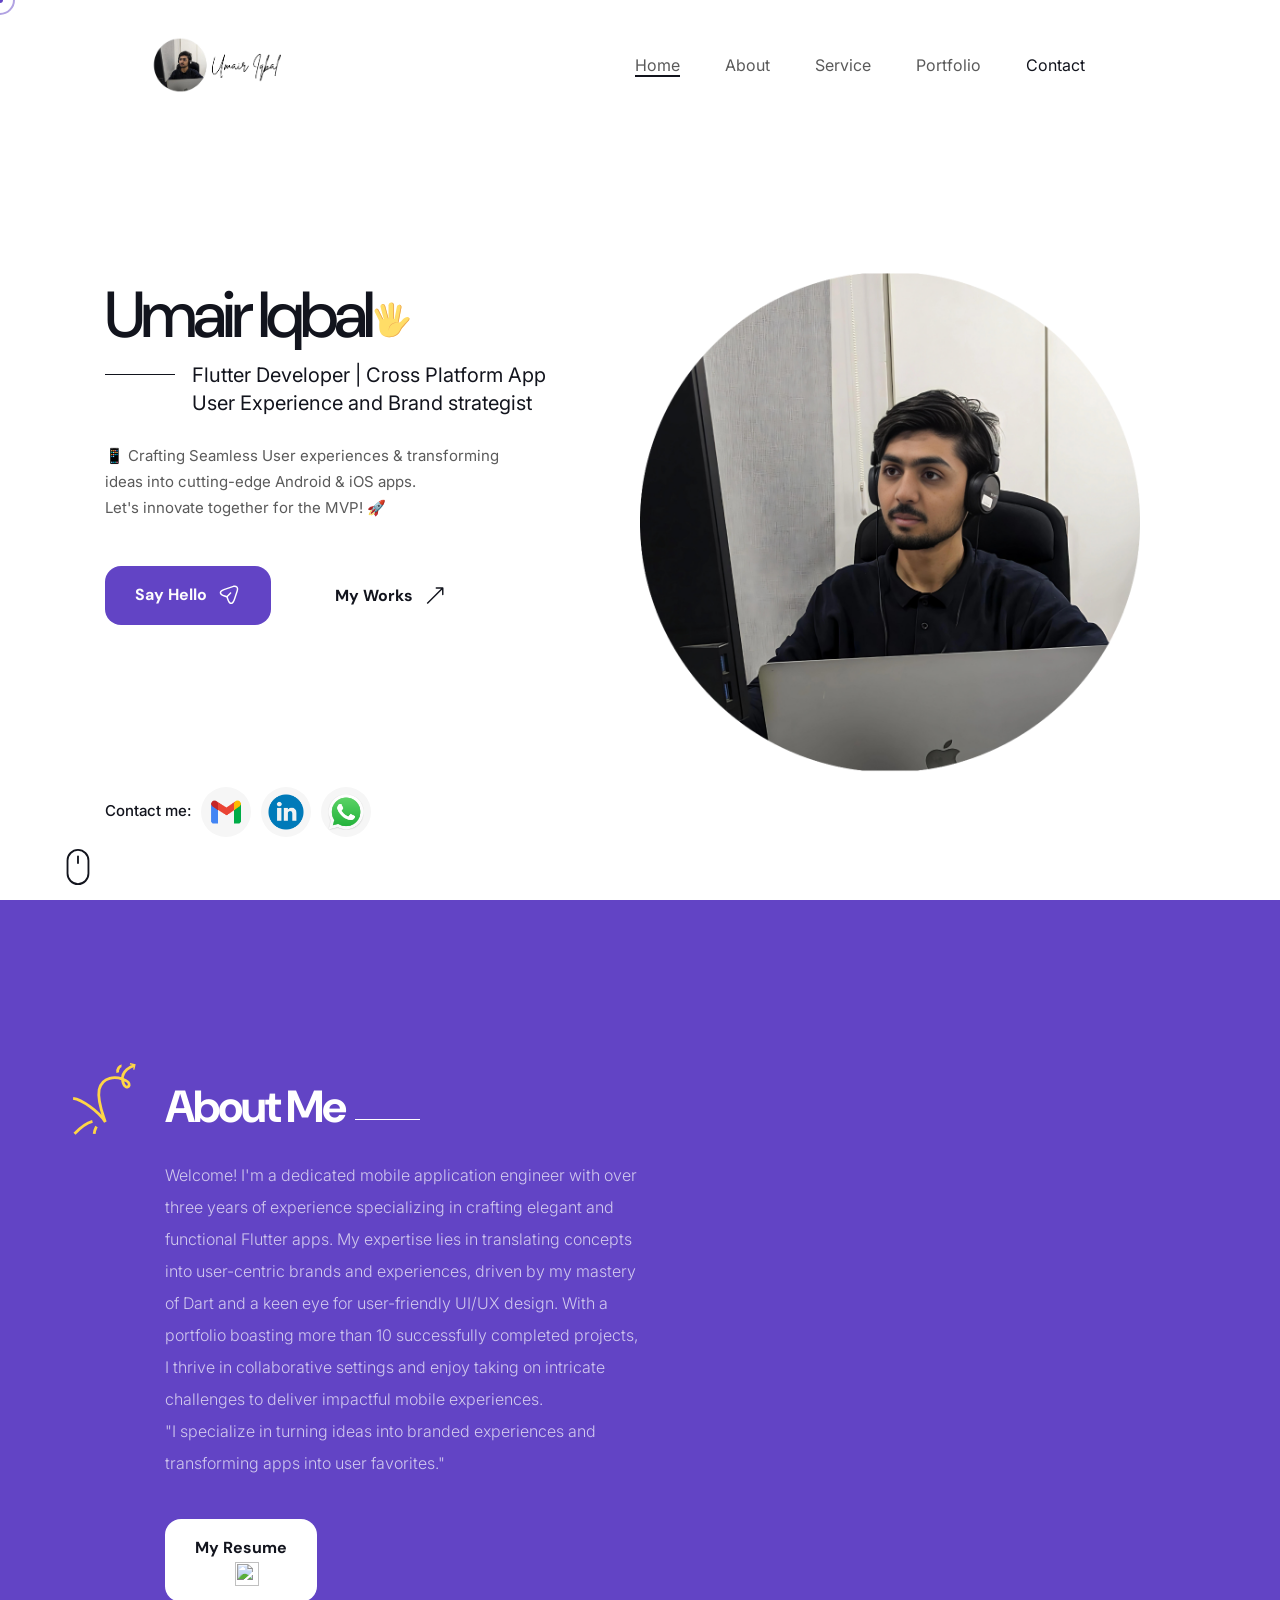
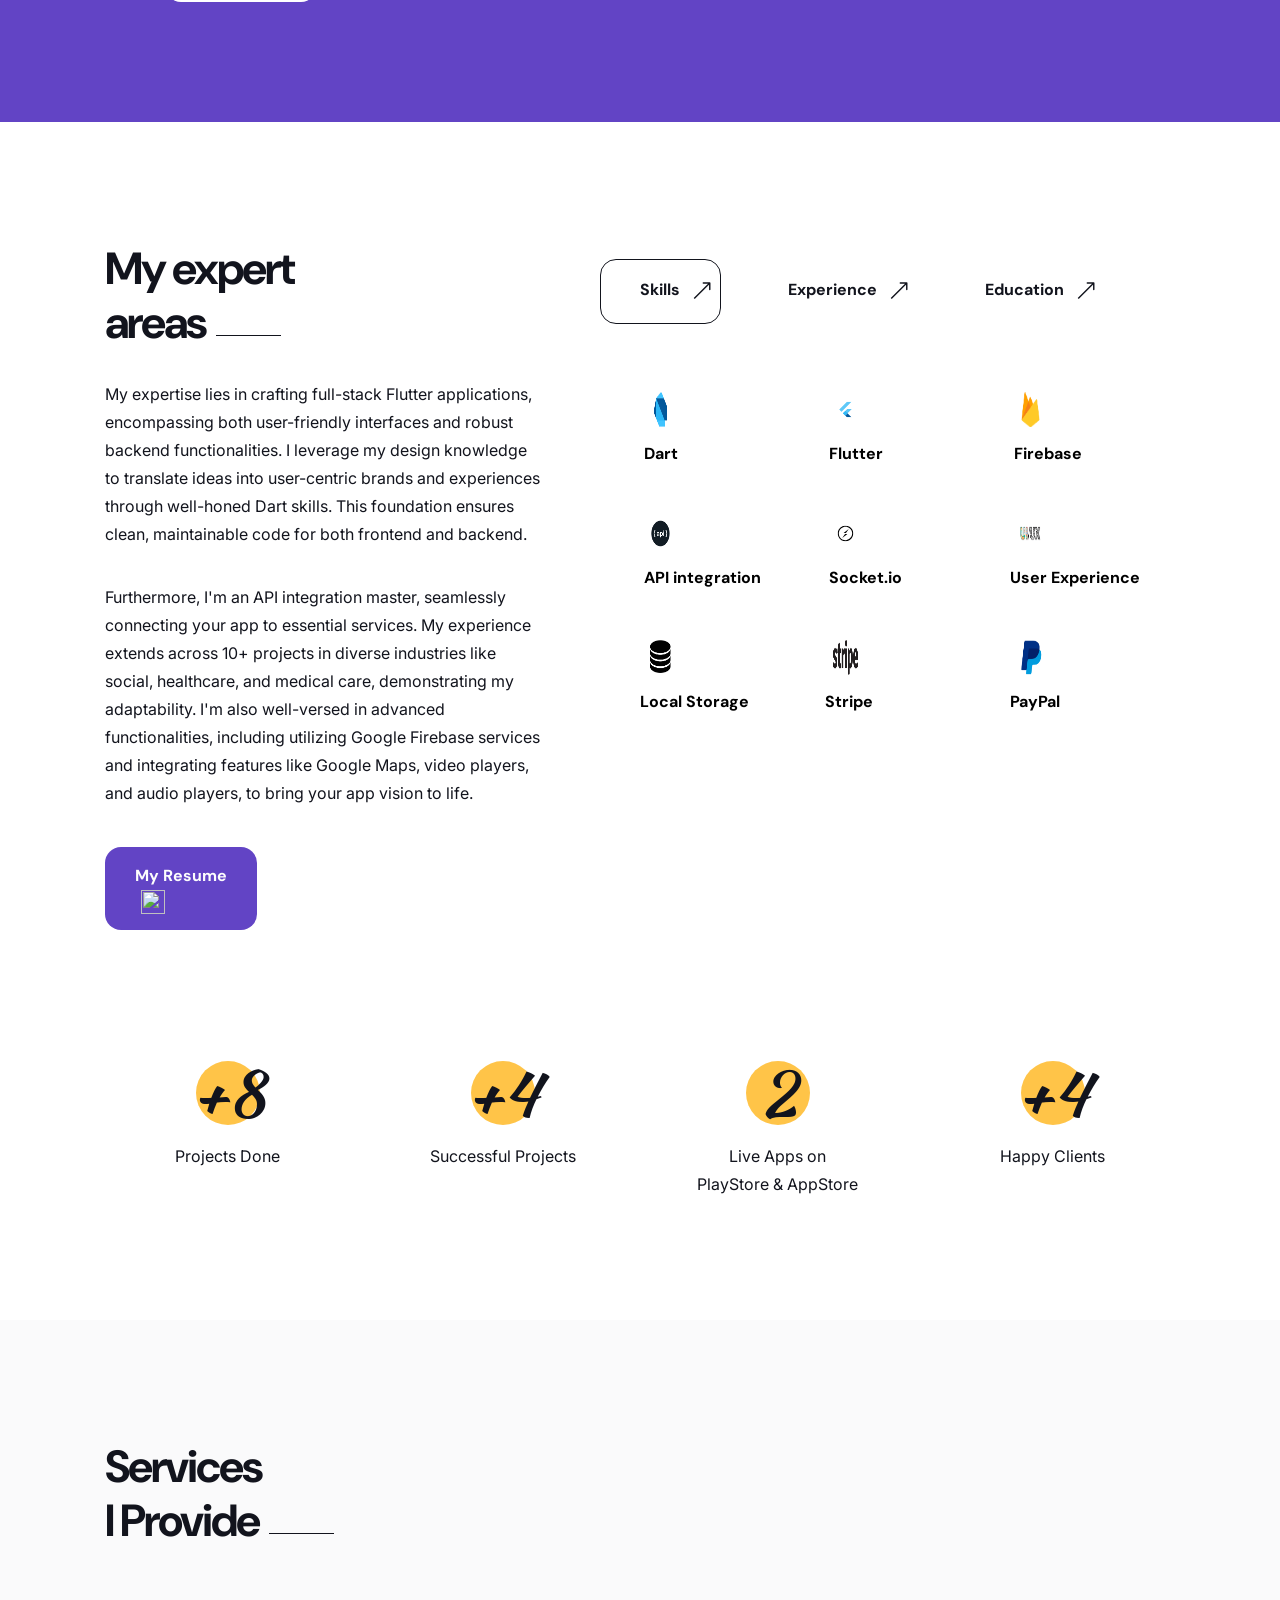
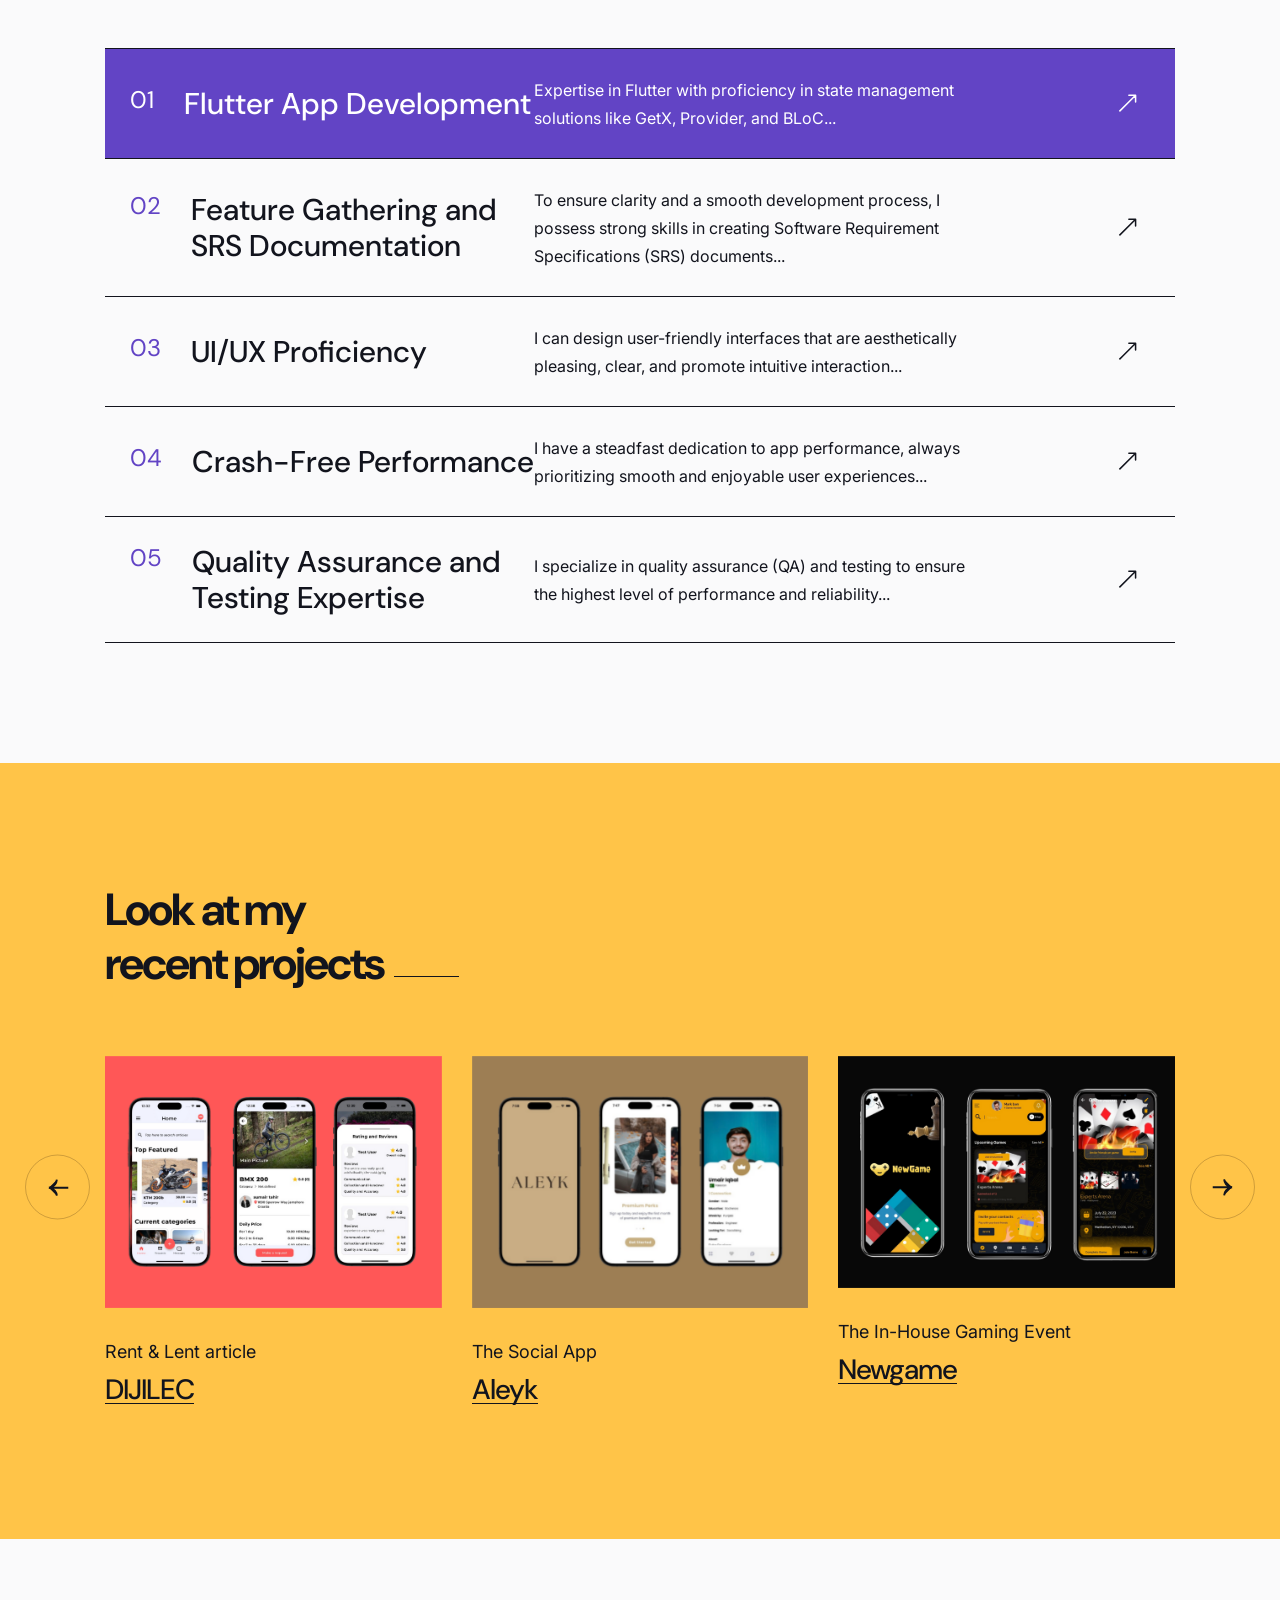
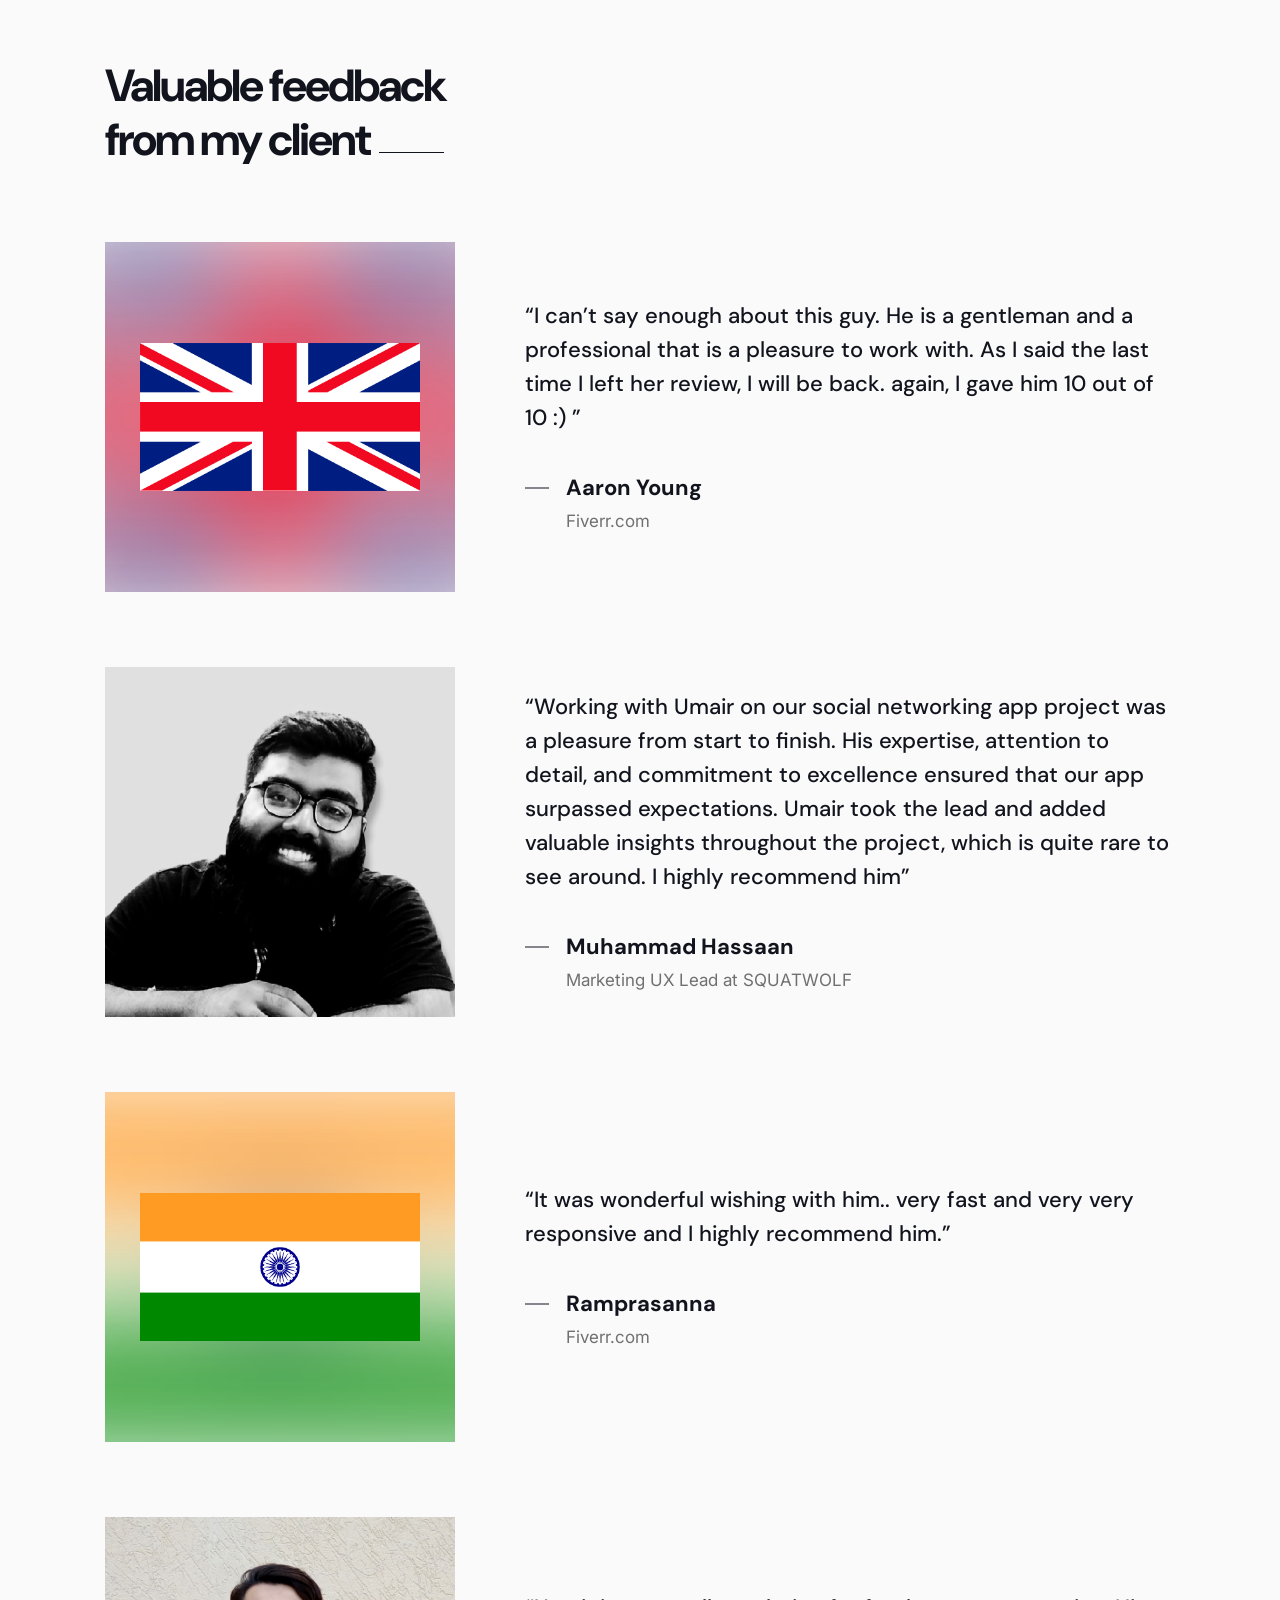
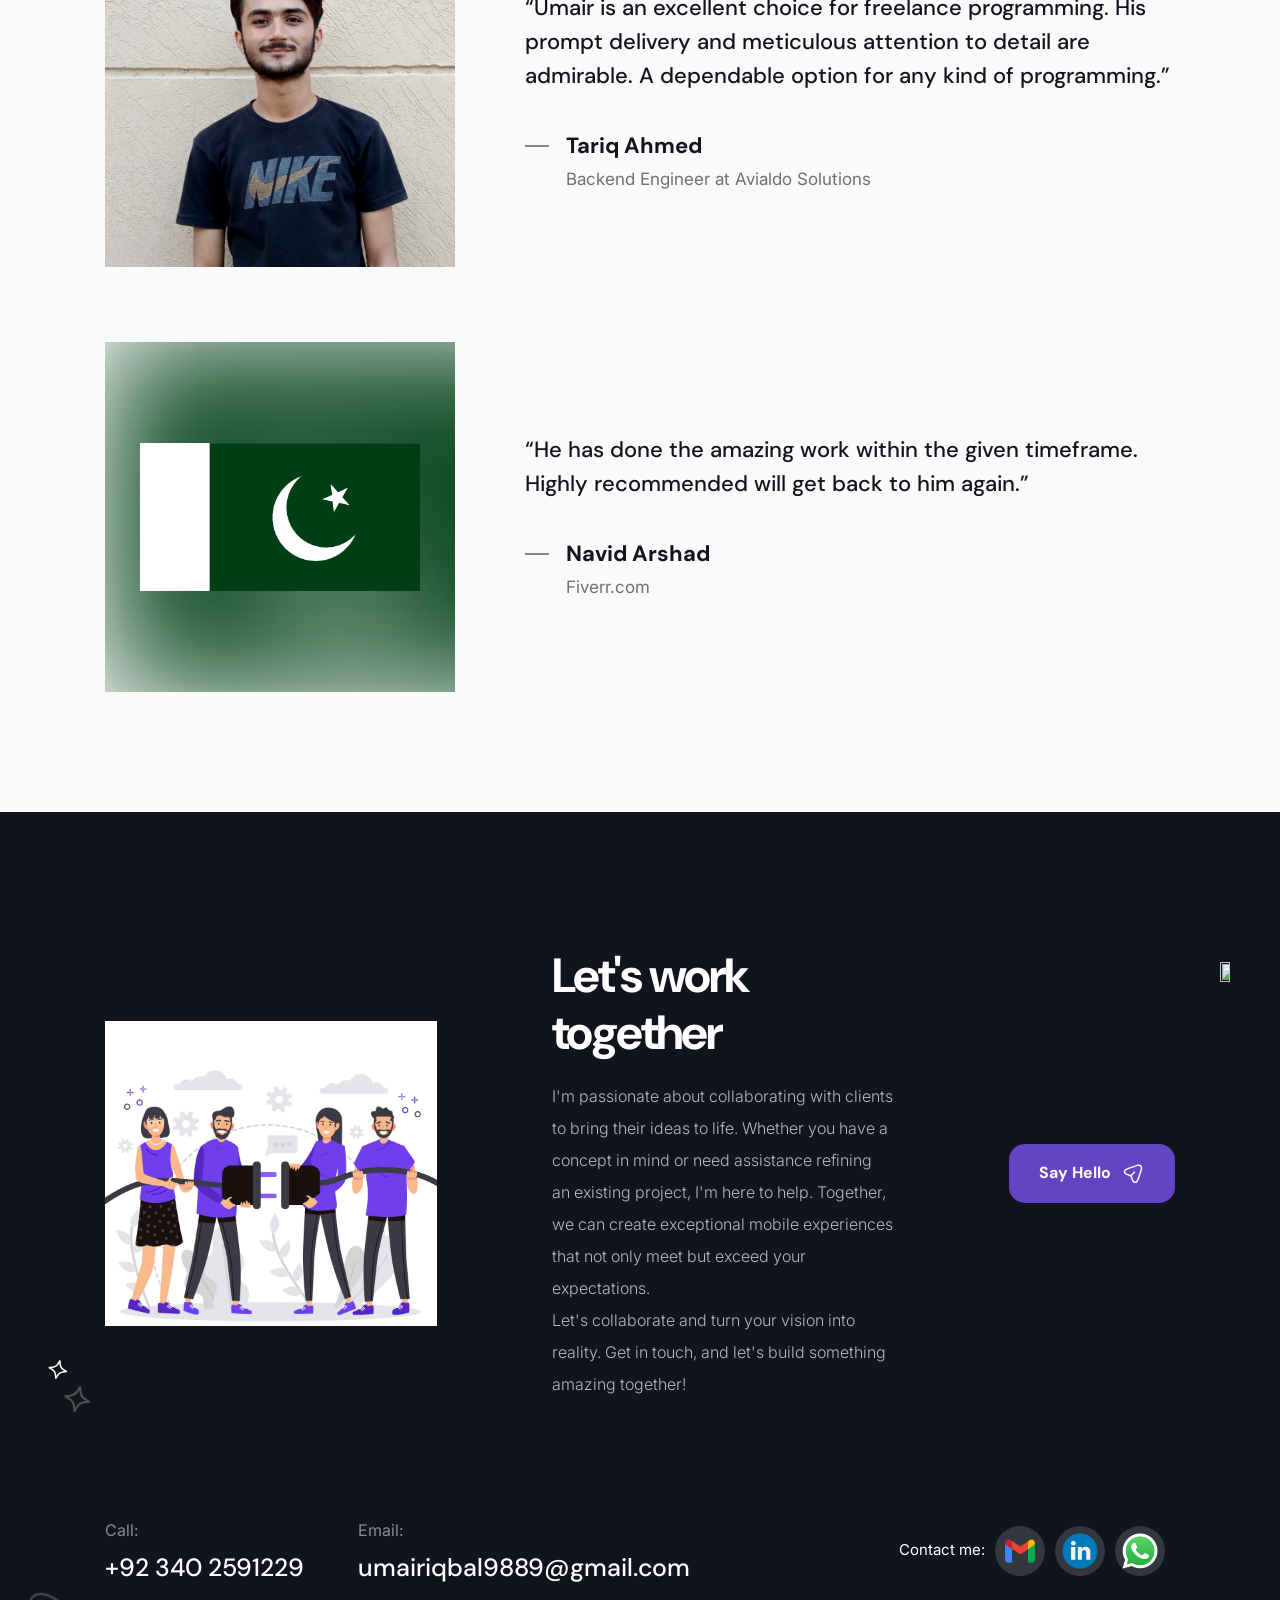
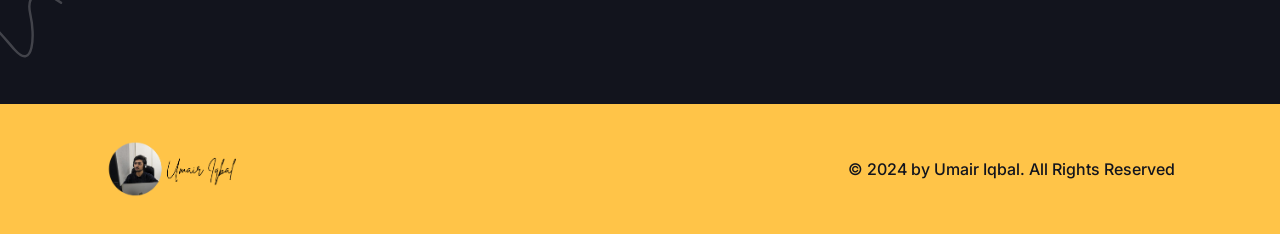
==== commit 87cc769c: "changes to portfolio section" ====
--- a/index.html
+++ b/index.html
@@ -76,8 +76,8 @@
 								href="#service">Service</a></li>
 						<li class="float-left w-full"><a class="text-black inline-block p-0 font-medium"
 								href="#portfolio">Portfolio</a></li>
-						<li class="float-left w-full"><a class="text-black inline-block p-0 font-medium"
-								href="#blog">Blog</a></li>
+						<!-- <li class="float-left w-full"><a class="text-black inline-block p-0 font-medium"
+								href="#blog">Blog</a></li> -->
 						<li class="float-left w-full"><a class="text-black inline-block p-0 font-medium"
 								href="#contact">Contact</a></li>
 					</ul>
@@ -99,7 +99,7 @@
 						<li class="mr-[50px]"><a class="text-[#5A5A5A]" href="#about">About</a></li>
 						<li class="mr-[50px]"><a class="text-[#5A5A5A]" href="#service">Service</a></li>
 						<li class="mr-[50px]"><a class="text-[#5A5A5A]" href="#portfolio">Portfolio</a></li>
-						<li class="mr-[50px]"><a class="text-[#5A5A5A]" href="#blog">Blog</a></li>
+						<!-- <li class="mr-[50px]"><a class="text-[#5A5A5A]" href="#blog">Blog</a></li> -->
 						<li><a href="#contact">Contact</a></li>
 					</ul>
 					<span class="ccc"></span>
@@ -206,7 +206,7 @@
 						</div>
 						<div class="short w-full float-left flex items-center">
 							<div class="orido_tm_boxed_button">
-								<a href="assets/img/cv/PortfolioProjects.pdf" download>Download CV <img class="svg"
+								<a href="assets/img/cv/Resume Flutter Dev.pdf" download>My Resume<img class="svg"
 										src="assets/img/svg/paper.svg" alt="" /></a>
 							</div>
 							<!-- <img class="max-w-[400px] max-h-[400px] ml-[50px]" src="assets/img/my_signature.png" alt="" /> -->
@@ -241,7 +241,7 @@
 									players, to bring your app vision to life.</p>
 							</div>
 							<div class="orido_tm_boxed_button">
-								<a href="assets/img/cv/PortfolioProjects.pdf">My Resume <img class="svg"
+								<a href="assets/img/cv/Resume Flutter Dev.pdf">My Resume <img class="svg"
 										src="assets/img/svg/paper.svg" alt="" /></a>
 							</div>
 						</div>
@@ -516,7 +516,7 @@
 									<h3 class="font-normal text-[64px] font-kaushan mb-[10px] relative z-[2]">+<span
 											class="counter_item" data-from="0" data-to="10" data-speed="2000">0</span>
 									</h3>
-									<span class="title relative z-[2]">10+ Projects Done</span>
+									<span class="title relative z-[2]">Projects Done</span>
 								</div>
 							</li>
 							<li class="mb-[30px] float-left pl-[30px] w-1/4 text-center">
@@ -532,7 +532,7 @@
 									<h3 class="font-normal text-[64px] font-kaushan mb-[10px] relative z-[2]"><span
 											class="counter_item" data-from="0" data-to="3" data-speed="2000">0</span>
 									</h3>
-									<span class="title relative z-[2]">PlayStore & AppStore<br>live apps</span>
+									<span class="title relative z-[2]">Live Apps on<br>PlayStore & AppStore</span>
 								</div>
 							</li>
 							<li class="mb-[30px] float-left pl-[30px] w-1/4 text-center">
@@ -805,18 +805,20 @@
 					</div>
 					<div class="portfolio_list w-full h-auto clear-both float-left mt-[65px] relative">
 						<ul class="owl-carousel gallery_zoom relative">
+							<!-- DIJILEC -->
 							<li>
 								<div class="list_inner">
 									<div class="image relative overflow-hidden">
-										<img class="opacity-0 relative min-w-full" src="assets/img/thumbs/37-40.jpg"
-											alt="" />
+										<img class="opacity-0 relative min-w-full"
+											src="assets/img/portfolio/Dijilec/main.png" alt="" />
 										<div class="main absolute inset-0 bg-no-repeat bg-cover bg-center transition-all duration-300"
-											data-img-url="assets/img/portfolio/4.jpg"></div>
+											data-img-url="assets/img/portfolio/Dijilec/main.png"></div>
 									</div>
 									<div class="details w-full float-left mt-[30px]">
-										<span class="category text-[20px] inline-block mb-[13px]">Details</span>
+										<span class="category text-[20px] inline-block mb-[13px]">Rent & Lent
+											article</span>
 										<h3 class="title text-[32px] tracking-[-1px] font-medium"><span
-												class="inline-block relative">Mockup Phone</span></h3>
+												class="inline-block relative">DIJILEC</span></h3>
 									</div>
 									<a class="orido_tm_full_link absolute inset-0 z-[5] details_link" href="#"></a>
 
@@ -825,27 +827,83 @@
 										<div class="popup_details">
 											<div class="main_details">
 												<div class="textbox">
-													<p>We live in a world where we need to move quickly and iterate on
-														our ideas as flexibly as possible.</p>
-													<p>Mockups are useful both for the creative phase of the project -
-														for instance when you're trying to figure out your user flows or
-														the proper visual hierarchy - and the production phase when they
-														phase when they will represent the target product. Building
-														mockups strikes the ideal balance ease of modification.</p>
+													<!-- introduction -->
+													<p>I had the pleasure of working on DIJILEC, an innovative app
+														designed to revolutionize the way people rent and lend items.
+														With DIJILEC, users can easily access a wide range of items for
+														short-term use, fostering a culture of sharing and
+														resourcefulness while saving money and reducing waste.</p>
+													<!-- Features -->
+													<h5><span class="inline-block relative inline-block mb-[13px]">Key
+															Features:</span></h5>
+
+													<ul>
+														<!-- Features List item -->
+														<li>
+															<p><span class="name font-dm text-black font-bold ">🔍
+																	Listing and Browsing: </span> Browse through a
+																diverse range of items available for rent or lending,
+																with detailed descriptions and photos.</p>
+														</li>
+														<br>
+														<li>
+															<p><span class="name font-dm text-black font-bold "> 📅
+																	Booking and Scheduling: </span> Schedule pickup and
+																return dates directly within the app, making the rental
+																process seamless and convenient.</p>
+														</li>
+														<br>
+														<li>
+															<p><span class="name font-dm text-black font-bold ">💳
+																	Secure Transactions: </span>
+																Enjoy peace of mind with built-in payment processing and
+																deposit features, ensuring secure transactions between
+																users.</p>
+														</li>
+														<br>
+														<li>
+															<p><span class="name font-dm text-black font-bold "> 💬
+																	Communication and
+																	Reviews: </span>Communicate with other users, ask
+																questions,
+																and coordinate logistics directly through the app. Leave
+																reviews and ratings after each transaction to maintain a
+																trustworthy community.</p>
+														</li>
+
+														<br>
+
+														<li>
+															<p><span class="name font-dm text-black font-bold "> 🔒 User
+																	Verification: </span>Each user has a verified
+																profile with identity verification and user ratings,
+																ensuring reliability and trustworthiness within the
+																community.</p>
+														</li>
+													</ul>
+
+
+													<br>
+													<p>DIJILEC promotes a sharing economy where users can easily borrow
+														and lend items they need, whether it's camping gear, tools,
+														electronics, or fashion accessories. It's a platform that not
+														only facilitates transactions but also fosters a sense of
+														community and sustainability.
+													</p>
 												</div>
 												<div class="detailbox">
 													<ul>
 														<li>
 															<span class="first">Client</span>
-															<span>Alvaro Morata</span>
+															<span>Nikola Josip</span>
 														</li>
 														<li>
 															<span class="first">Category</span>
-															<span><a href="#">Detail</a></span>
+															<span><a href="#">Business</a></span>
 														</li>
 														<li>
 															<span class="first">Date</span>
-															<span>April 22, 2022</span>
+															<span>Mar 12, 2024</span>
 														</li>
 													</ul>
 												</div>
@@ -855,27 +913,190 @@
 													<li>
 														<div class="list_inner">
 															<div class="my_image">
-																<img src="assets/img/thumbs/4-2.jpg" alt="" />
+																<img src="assets/img/portfolio/Dijilec/main2.png"
+																	alt="" />
 																<div class="main"
-																	data-img-url="assets/img/service/1.jpg"></div>
+																	data-img-url="assets/img/portfolio/Dijilec/main2.png">
+																</div>
 															</div>
 														</div>
 													</li>
 													<li>
 														<div class="list_inner">
 															<div class="my_image">
-																<img src="assets/img/thumbs/4-2.jpg" alt="" />
+																<img src="assets/img/portfolio/Dijilec/app_logo.svg"
+																	alt="" />
 																<div class="main"
-																	data-img-url="assets/img/service/2.jpg"></div>
+																	data-img-url="assets/img/portfolio/Dijilec/app_logo.svg">
+																</div>
+															</div>
+														</div>
+													</li>
+													<!-- <li>
+														<div class="list_inner">
+															<div class="my_image">
+																<img src="assets/img/portfolio/Dijilec/.svg" alt="" />
+																<div class="main"
+																	data-img-url="assets/img/service/3.jpg"></div>
+															</div>
+														</div>
+													</li> -->
+												</ul>
+											</div>
+										</div>
+									</div>
+									<!-- /Modalbox Info End -->
+
+								</div>
+							</li>
+							<!-- /DIJILEC -->
+							<!-- Aleyk -->
+							<li>
+								<div class="list_inner">
+									<div class="image relative overflow-hidden">
+										<img class="opacity-0 relative min-w-full"
+											src="assets/img/portfolio/aleyk/main.png" alt="" />
+										<div class="main absolute inset-0 bg-no-repeat bg-cover bg-center transition-all duration-300"
+											data-img-url="assets/img/portfolio/aleyk/main.png"></div>
+									</div>
+									<div class="details w-full float-left mt-[30px]">
+										<span class="category text-[20px] inline-block mb-[13px]">The Social
+											App</span>
+										<h3 class="title text-[32px] tracking-[-1px] font-medium"><span
+												class="inline-block relative">Aleyk</span></h3>
+									</div>
+									<a class="orido_tm_full_link absolute inset-0 z-[5] details_link" href="#"></a>
+
+									<!-- Modalbox Info Start -->
+									<div class="hidden_content">
+										<div class="popup_details">
+											<div class="main_details">
+												<div class="textbox">
+													<!-- introduction -->
+													<p>I had the opportunity to contribute to ALEYK, a vibrant social
+														app aimed at connecting individuals with similar interests and
+														nurturing meaningful relationships. ALEYK enables users to
+														personalize their profiles, receive instant push notifications,
+														and connect with others based on location and mutual interests.
+													</p>
+													<!-- Features -->
+													<h5><span class="inline-block relative inline-block mb-[13px]">Key
+															Features:</span></h5>
+
+													<ul>
+														<!-- Features List item -->
+														<li>
+															<p><span class="name font-dm text-black font-bold "> 👤
+																	Personalized User
+																	Profiles: </span> Customize your profile to reflect
+																your
+																personality and interests, making it easier to find
+																compatible connections.</p>
+														</li>
+														<br>
+														<li>
+															<p><span class="name font-dm text-black font-bold "> 🔔
+																	Real-Time Push
+																	Notifications: </span>Stay updated with instant
+																notifications
+																for new messages, connections, and activity on the app.
+															</p>
+														</li>
+														<br>
+														<li>
+															<p><span class="name font-dm text-black font-bold ">📍
+																	Location-Based Matching: </span>
+																Connect with nearby users
+																based on geographical proximity, facilitating real-life
+																interactions and friendships.</p>
+														</li>
+														<br>
+														<li>
+															<p><span class="name font-dm text-black font-bold "> 🔍
+																	"Best Matches" Filter: </span> Utilize
+																the "Best Matches" filter to discover like-minded
+																individuals who share your interests and values.</p>
+														</li>
+
+														<br>
+
+														<li>
+															<p><span class="name font-dm text-black font-bold "> ✏️
+																	User-Friendly Profile
+																	Editing: </span> Easily create and edit your profile
+																with
+																intuitive options for adding photos, bio, and interests.
+															</p>
+														</li>
+
+														<br>
+
+														<li>
+															<p><span class="name font-dm text-black font-bold "> 🤝
+																	Connections Management: </span> Manage and interact
+																with your connections using the "Connections" feature,
+																enabling seamless communication and
+																relationship-building.</p>
+														</li>
+
+														<br>
+
+														<li>
+															<p><span class="name font-dm text-black font-bold "> 💬
+																	Full-Functional Chatting: </span> Enjoy
+																full-functional chatting capabilities within the app,
+																allowing for seamless communication and interaction with
+																connections.</p>
+														</li>
+													</ul>
+
+
+													<br>
+													<p>ALEYK is more than just a social app; it's a platform for
+														meaningful connections and authentic relationships. Whether
+														you're looking for friends, networking opportunities, or
+														romantic interests, ALEYK provides the tools and features to
+														help you find and connect with the right people.
+													</p>
+												</div>
+												<div class="detailbox">
+													<ul>
+														<li>
+															<span class="first">Client</span>
+															<span>Muhammad Hassaan</span>
+														</li>
+														<li>
+															<span class="first">Category</span>
+															<span><a href="#">Social and Networking</a></span>
+														</li>
+														<li>
+															<span class="first">Date</span>
+															<span>Oct 07, 2023</span>
+														</li>
+													</ul>
+												</div>
+											</div>
+											<div class="additional_images">
+												<ul>
+													<li>
+														<div class="list_inner">
+															<div class="my_image">
+																<img src="assets/img/portfolio/aleyk/main2.png"
+																	alt="" />
+																<div class="main"
+																	data-img-url="assets/img/portfolio/aleyk/main2.png">
+																</div>
 															</div>
 														</div>
 													</li>
 													<li>
 														<div class="list_inner">
 															<div class="my_image">
-																<img src="assets/img/thumbs/4-2.jpg" alt="" />
+																<img src="assets/img/portfolio/aleyk/aleyk.jpg"
+																	alt="" />
 																<div class="main"
-																	data-img-url="assets/img/service/3.jpg"></div>
+																	data-img-url="assets/img/portfolio/aleyk/aleyk.jpg">
+																</div>
 															</div>
 														</div>
 													</li>
@@ -887,59 +1108,162 @@
 
 								</div>
 							</li>
-							<!-- <li>
-								<div class="list_inner">
-									<div class="image relative overflow-hidden">
-										<img class="opacity-0 relative min-w-full" src="assets/img/thumbs/37-40.jpg" alt="" />
-										<div class="main absolute inset-0 bg-no-repeat bg-cover bg-center transition-all duration-300" data-img-url="assets/img/portfolio/1.jpg"></div>
-									</div>
-									<div class="details w-full float-left mt-[30px]">
-										<span class="category text-[20px] inline-block mb-[13px]">Youtube</span>
-										<h3 class="title text-[32px] tracking-[-1px] font-medium"><span class="inline-block relative">Car Export</span></h3>
-									</div>
-									<a class="orido_tm_full_link absolute inset-0 z-[5] popup-youtube" href="https://www.youtube.com/watch?v=7e90gBu4pas"></a>
-								</div>
-							</li>
+							<!-- /Aleyk -->
+							<!-- Newgame -->
 							<li>
 								<div class="list_inner">
 									<div class="image relative overflow-hidden">
-										<img class="opacity-0 relative min-w-full" src="assets/img/thumbs/37-40.jpg" alt="" />
-										<div class="main absolute inset-0 bg-no-repeat bg-cover bg-center transition-all duration-300" data-img-url="assets/img/portfolio/2.jpg"></div>
+										<img class="opacity-0 relative min-w-full"
+											src="assets/img/portfolio/newgame/main.png" alt="" />
+										<div class="main absolute inset-0 bg-no-repeat bg-cover bg-center transition-all duration-300"
+											data-img-url="assets/img/portfolio/newgame/main.png"></div>
 									</div>
 									<div class="details w-full float-left mt-[30px]">
-										<span class="category text-[20px] inline-block mb-[13px]">Vimeo</span>
-										<h3 class="title text-[32px] tracking-[-1px] font-medium"><span class="inline-block relative">Food delivery</span></h3>
-									</div>
-									<a class="orido_tm_full_link absolute inset-0 z-[5] popup-vimeo" href="https://vimeo.com/337293658"></a>
+										<span class="category text-[20px] inline-block mb-[13px]">The In-House Gaming
+											Event</span>
+										<h3 class="title text-[32px] tracking-[-1px] font-medium"><span
+												class="inline-block relative">Newgame</span></h3>
+									</div>
+									<a class="orido_tm_full_link absolute inset-0 z-[5] details_link" href="#"></a>
+
+									<!-- Modalbox Info Start -->
+									<div class="hidden_content">
+										<div class="popup_details">
+											<div class="main_details">
+												<div class="textbox">
+													<!-- introduction -->
+													<p>As a member of the development team, I had the privilege of
+														contributing to this innovative platform, designed to streamline
+														the organization of gaming events and enhance the tabletop
+														gaming experience. With NEWGAME, users can effortlessly create
+														both public and private gaming events, register participants,
+														rate players, engage in real-time chat, and stay updated with
+														push notifications.
+													</p>
+													<!-- Features -->
+													<h5><span class="inline-block relative inline-block mb-[13px]">Key
+															Features:</span></h5>
+
+													<ul>
+														<!-- Features List item -->
+														<li>
+															<p><span class="name font-dm text-black font-bold "> 📅
+																	Event Creation: </span> Create both public and
+																private tabletop gaming events, allowing users to gather
+																and enjoy their favorite games together.</p>
+														</li>
+														<br>
+														<li>
+															<p><span class="name font-dm text-black font-bold "> 👥
+																	Participant Registration: </span> Enable
+																participants to register for events, ensuring smooth
+																coordination and planning.
+															</p>
+														</li>
+														<br>
+														<li>
+															<p><span class="name font-dm text-black font-bold ">⭐ Player
+																	Rating: </span>Rate players based on their
+																performance and behavior during gaming events, providing
+																valuable feedback to the community.</p>
+														</li>
+														<br>
+														<li>
+															<p><span class="name font-dm text-black font-bold "> 💬
+																	Real-Time Chat: </span> Engage in real-time chat
+																with fellow participants to discuss game strategies,
+																schedule changes, and more.</p>
+														</li>
+
+														<br>
+
+														<li>
+															<p><span class="name font-dm text-black font-bold "> 🔔 Push
+																	Notifications: </span> Stay updated with push
+																notifications for event invitations, updates, and
+																important announcements.
+															</p>
+														</li>
+
+														<br>
+
+														<li>
+															<p><span class="name font-dm text-black font-bold "> 💰
+																	In-App Purchases: </span> Unlock premium features
+																through in-app purchases, enhancing the gaming
+																experience with additional functionalities.</p>
+														</li>
+
+														<br>
+
+														<li>
+															<p><span class="name font-dm text-black font-bold "> 👫
+																	Friend Adding Functionality: </span> Add and connect
+																with friends within the app, facilitating social
+																interactions and gaming collaborations.</p>
+														</li>
+													</ul>
+
+
+													<br>
+													<p>NEWGAME brings tabletop gaming enthusiasts together, providing a
+														platform to create, participate in, and enjoy gaming events.
+														Whether you're organizing a casual game night or a competitive
+														tournament, NEWGAME has everything you need to make your
+														tabletop gaming experience unforgettable.
+													</p>
+												</div>
+												<div class="detailbox">
+													<ul>
+														<li>
+															<span class="first">Category</span>
+															<span><a href="#">Tabletop Gaming and Social App</a></span>
+														</li>
+														<li>
+															<span class="first">Date</span>
+															<span>Sept 13, 2022</span>
+														</li>
+													</ul>
+												</div>
+											</div>
+											<div class="additional_images">
+												<ul>
+													<li>
+														<div class="list_inner">
+															<div class="my_image">
+																<img src="assets/img/portfolio/newgame/main2.png"
+																	alt="" />
+																<div class="main"
+																	data-img-url="assets/img/portfolio/newgame/main2.png">
+																</div>
+															</div>
+														</div>
+													</li>
+												</ul>
+											</div>
+
+											<div class="additional_images">
+												<ul>
+													<li>
+														<div class="list_inner">
+															<div class="my_image">
+																<img src="assets/img/portfolio/newgame/main3.png"
+																	alt="" />
+																<div class="main"
+																	data-img-url="assets/img/portfolio/newgame/main3.png">
+																</div>
+															</div>
+														</div>
+													</li>
+												</ul>
+											</div>
+										</div>
+									</div>
+									<!-- /Modalbox Info End -->
+
 								</div>
 							</li>
-							<li>
-								<div class="list_inner">
-									<div class="image relative overflow-hidden">
-										<img class="opacity-0 relative min-w-full" src="assets/img/thumbs/37-40.jpg" alt="" />
-										<div class="main absolute inset-0 bg-no-repeat bg-cover bg-center transition-all duration-300" data-img-url="assets/img/portfolio/3.jpg"></div>
-									</div>
-									<div class="details w-full float-left mt-[30px]">
-										<span class="category text-[20px] inline-block mb-[13px]">Soundcloud</span>
-										<h3 class="title text-[32px] tracking-[-1px] font-medium"><span class="inline-block relative">Ecommerce Website</span></h3>
-									</div>
-									<a class="orido_tm_full_link absolute inset-0 z-[5] soundcloude_link mfp-iframe audio" href="https://w.soundcloud.com/player/?url=https%3A//api.soundcloud.com/tracks/471954807&color=%23ff5500&auto_play=true&hide_related=false&show_comments=true&show_user=true&show_reposts=false&show_teaser=true&visual=true"></a>
-								</div>
-							</li>
-							
-							<li>
-								<div class="list_inner">
-									<div class="image relative overflow-hidden">
-										<img class="opacity-0 relative min-w-full" src="assets/img/thumbs/37-40.jpg" alt="" />
-										<div class="main absolute inset-0 bg-no-repeat bg-cover bg-center transition-all duration-300" data-img-url="assets/img/portfolio/5.jpg"></div>
-									</div>
-									<div class="details w-full float-left mt-[30px]">
-										<span class="category text-[20px] inline-block mb-[13px]">Popup</span>
-										<h3 class="title text-[32px] tracking-[-1px] font-medium"><span class="inline-block relative">Felix Photo</span></h3>
-									</div>
-									<a class="orido_tm_full_link absolute inset-0 z-[5] zoom" href="assets/img/portfolio/5.jpg"></a>
-								</div>
-							</li> -->
+							<!-- /Newgame -->
 						</ul>
 						<a class="prev_button" href="#"><img
 								class="svg absolute top-1/2 left-1/2 translate-x-[-50%] translate-y-[-50%] w-[30px] h-[30px] transition-all duration-300 ml-[-1px]"
@@ -1065,14 +1389,19 @@
 				<div class="container">
 					<div class="infobox w-full float-left flex items-center justify-between mb-[116px]">
 						<div class="image relative overflow-hidden">
-							
-							<a class="popup-youtube" href=""><img
-									src="assets/img/contactme/connect.jpg" alt="" /></a>
+
+							<a class="popup-youtube" href=""><img src="assets/img/contactme/connect.jpg" alt="" /></a>
 						</div>
 						<div class="text py-0 px-[115px]">
 							<h3 class="font-bold text-[56px] tracking-[-2px] text-white mb-[25px]">Let's work together
 							</h3>
-							<p class="font-light leading-[32px] text-[rgba(255,255,255,.7)]">I'm passionate about collaborating with clients to bring their ideas to life. Whether you have a concept in mind or need assistance refining an existing project, I'm here to help. Together, we can create exceptional mobile experiences that not only meet but exceed your expectations. <br>Let's collaborate and turn your vision into reality. Get in touch, and let's build something amazing together!</p>
+							<p class="font-light leading-[32px] text-[rgba(255,255,255,.7)]">I'm passionate about
+								collaborating with clients to bring their ideas to life. Whether you have a concept in
+								mind or need assistance refining an existing project, I'm here to help. Together, we can
+								create exceptional mobile experiences that not only meet but exceed your expectations.
+								<br>Let's collaborate and turn your vision into reality. Get in touch, and let's build
+								something amazing together!
+							</p>
 						</div>
 						<div class="orido_tm_boxed_button">
 							<a href="#">Say Hello <img class="svg" src="assets/img/svg/send.svg" alt="" /></a>
@@ -1089,7 +1418,8 @@
 								<li class="inline-block">
 									<span
 										class="name block text-[rgba(255,255,255,.5)] text-[16px] mb-[10px]">Email:</span>
-									<p class="block text-white text-[36px] font-dm font-medium">umairiqbal9889@gmail.com</p>
+									<p class="block text-white text-[36px] font-dm font-medium">umairiqbal9889@gmail.com
+									</p>
 								</li>
 							</ul>
 						</div>
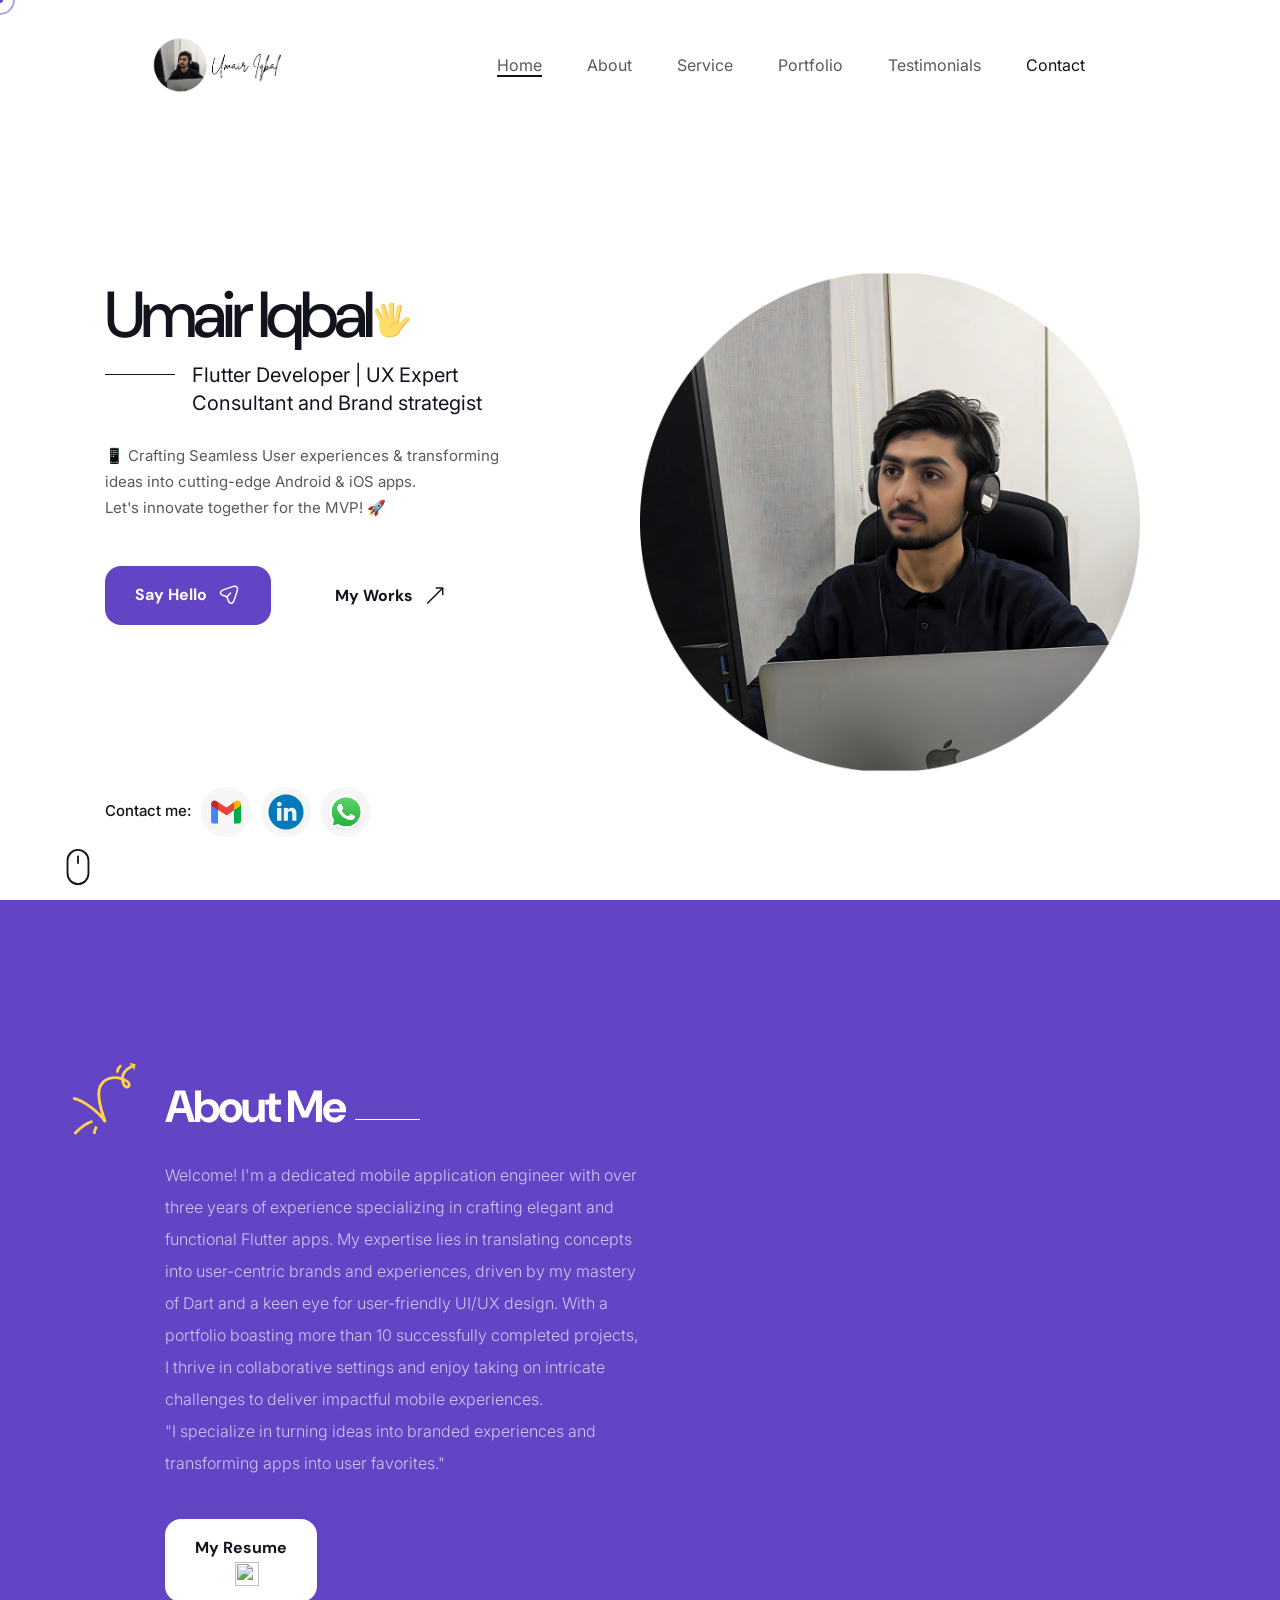
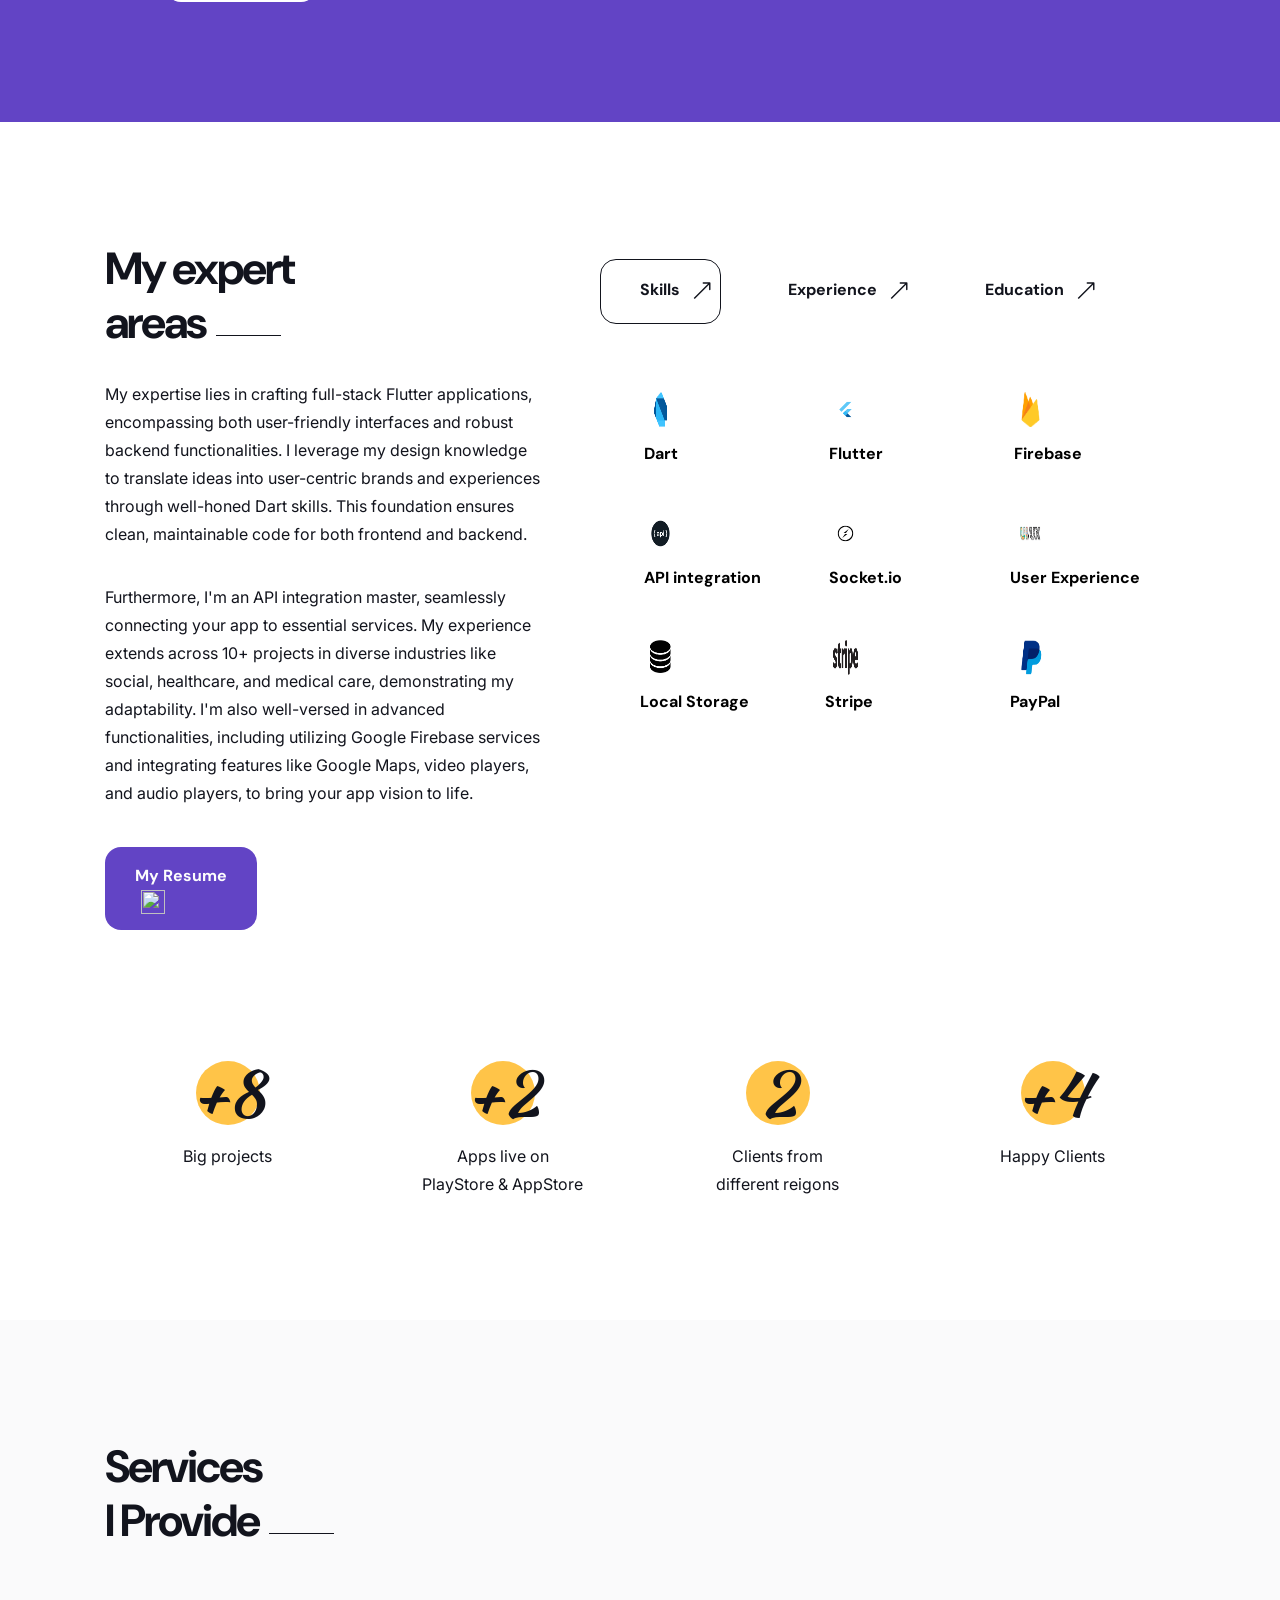
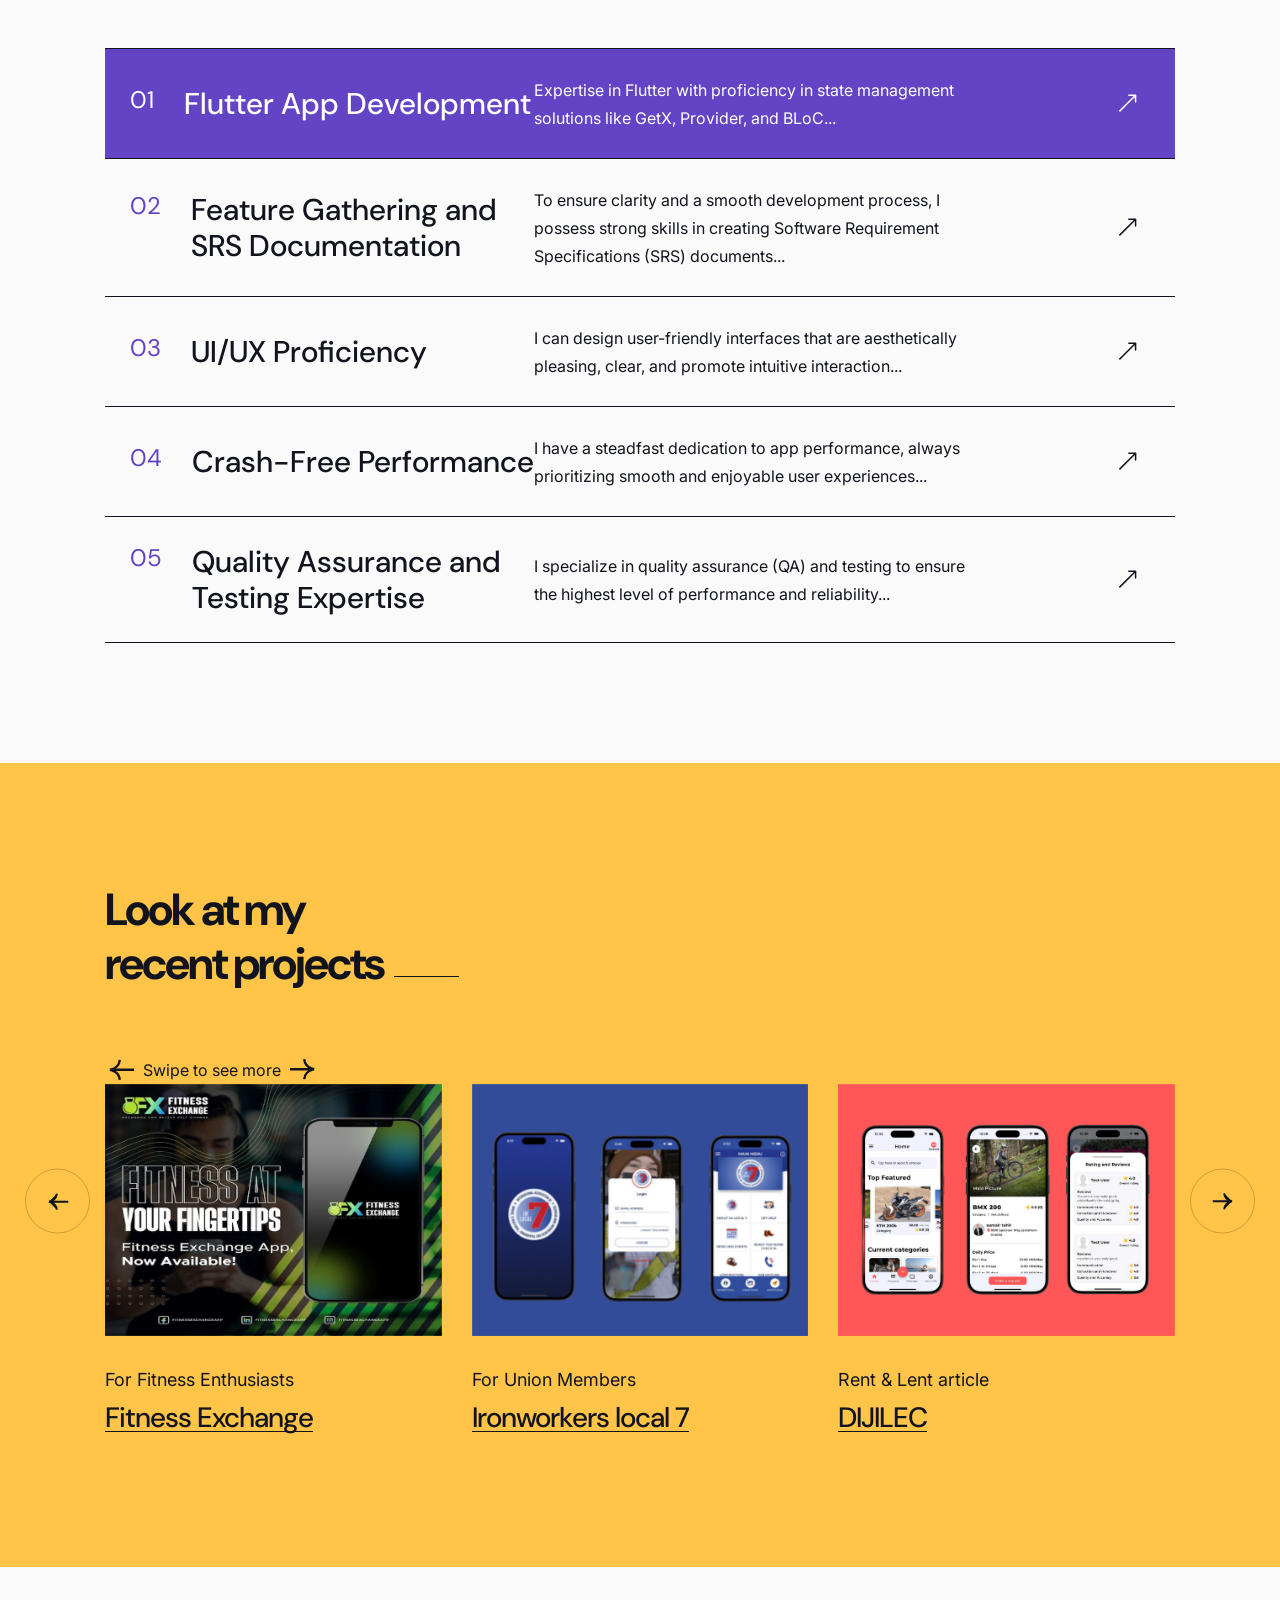
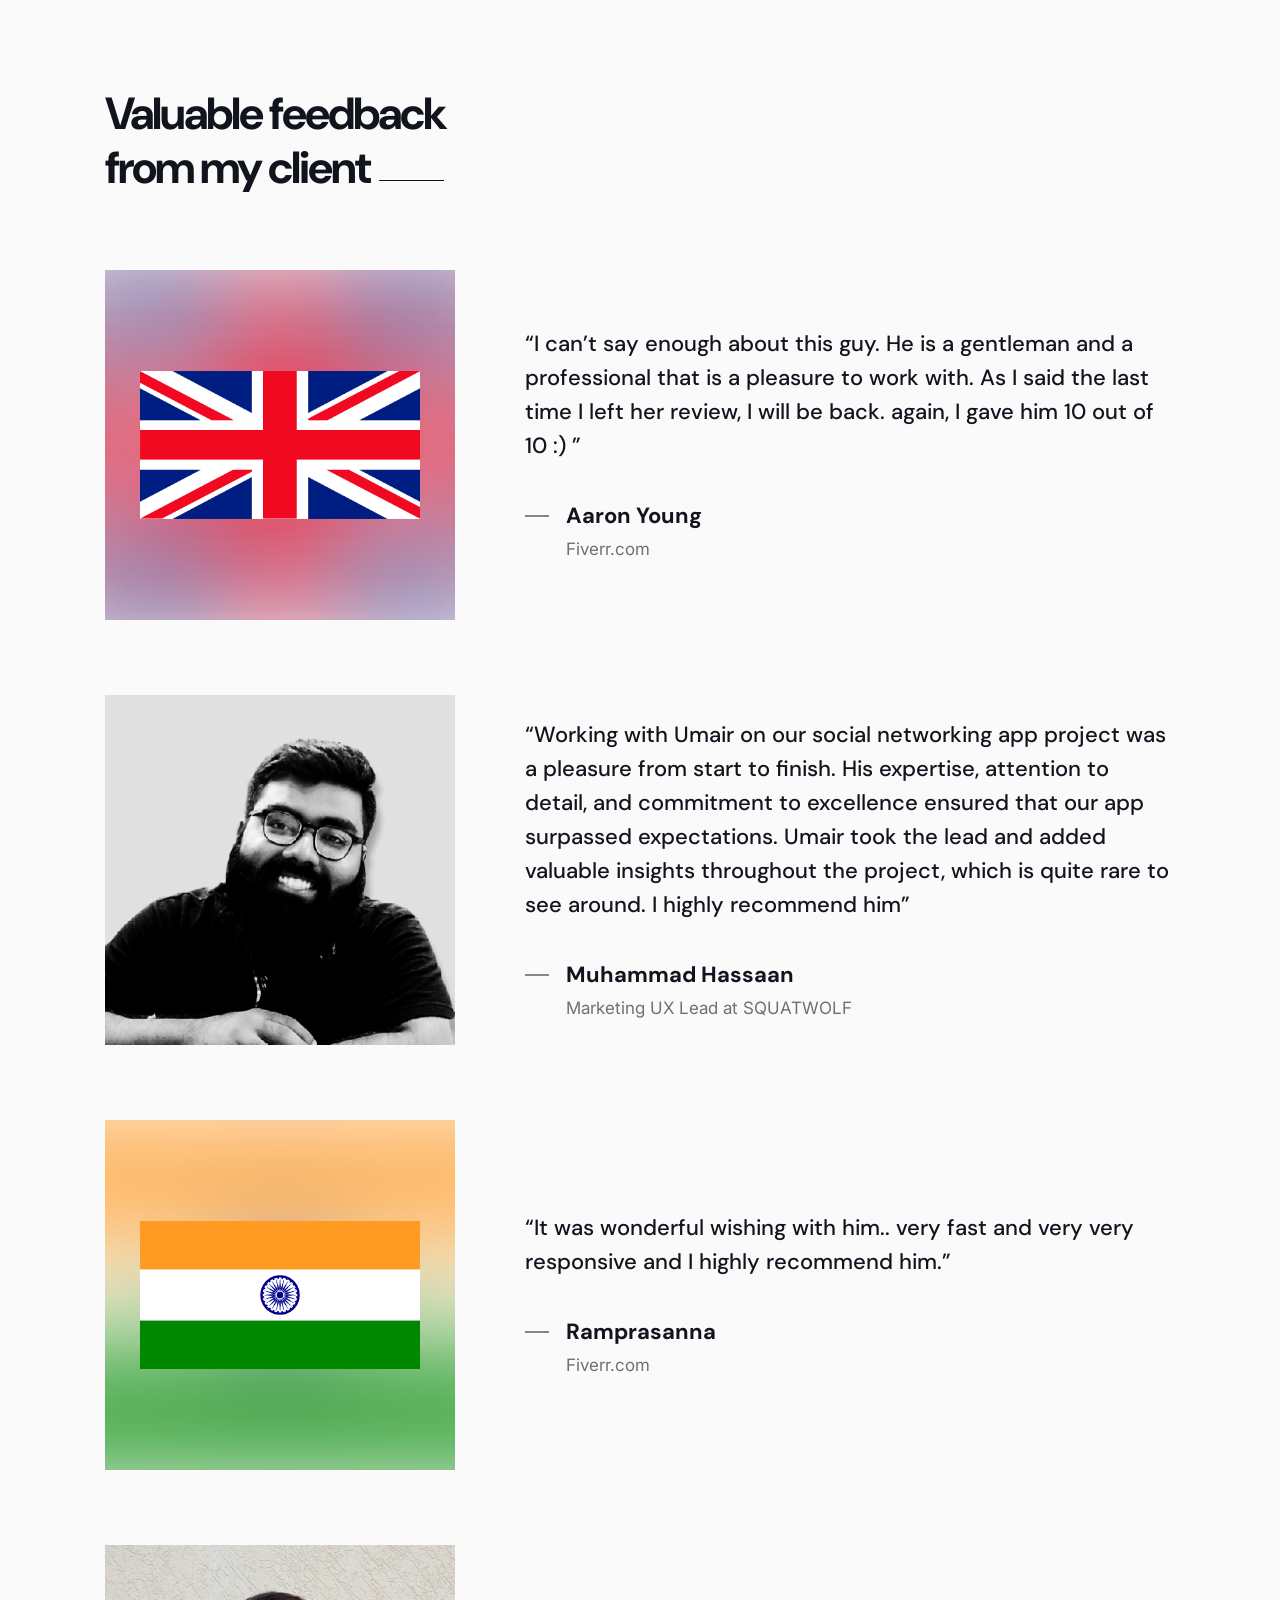
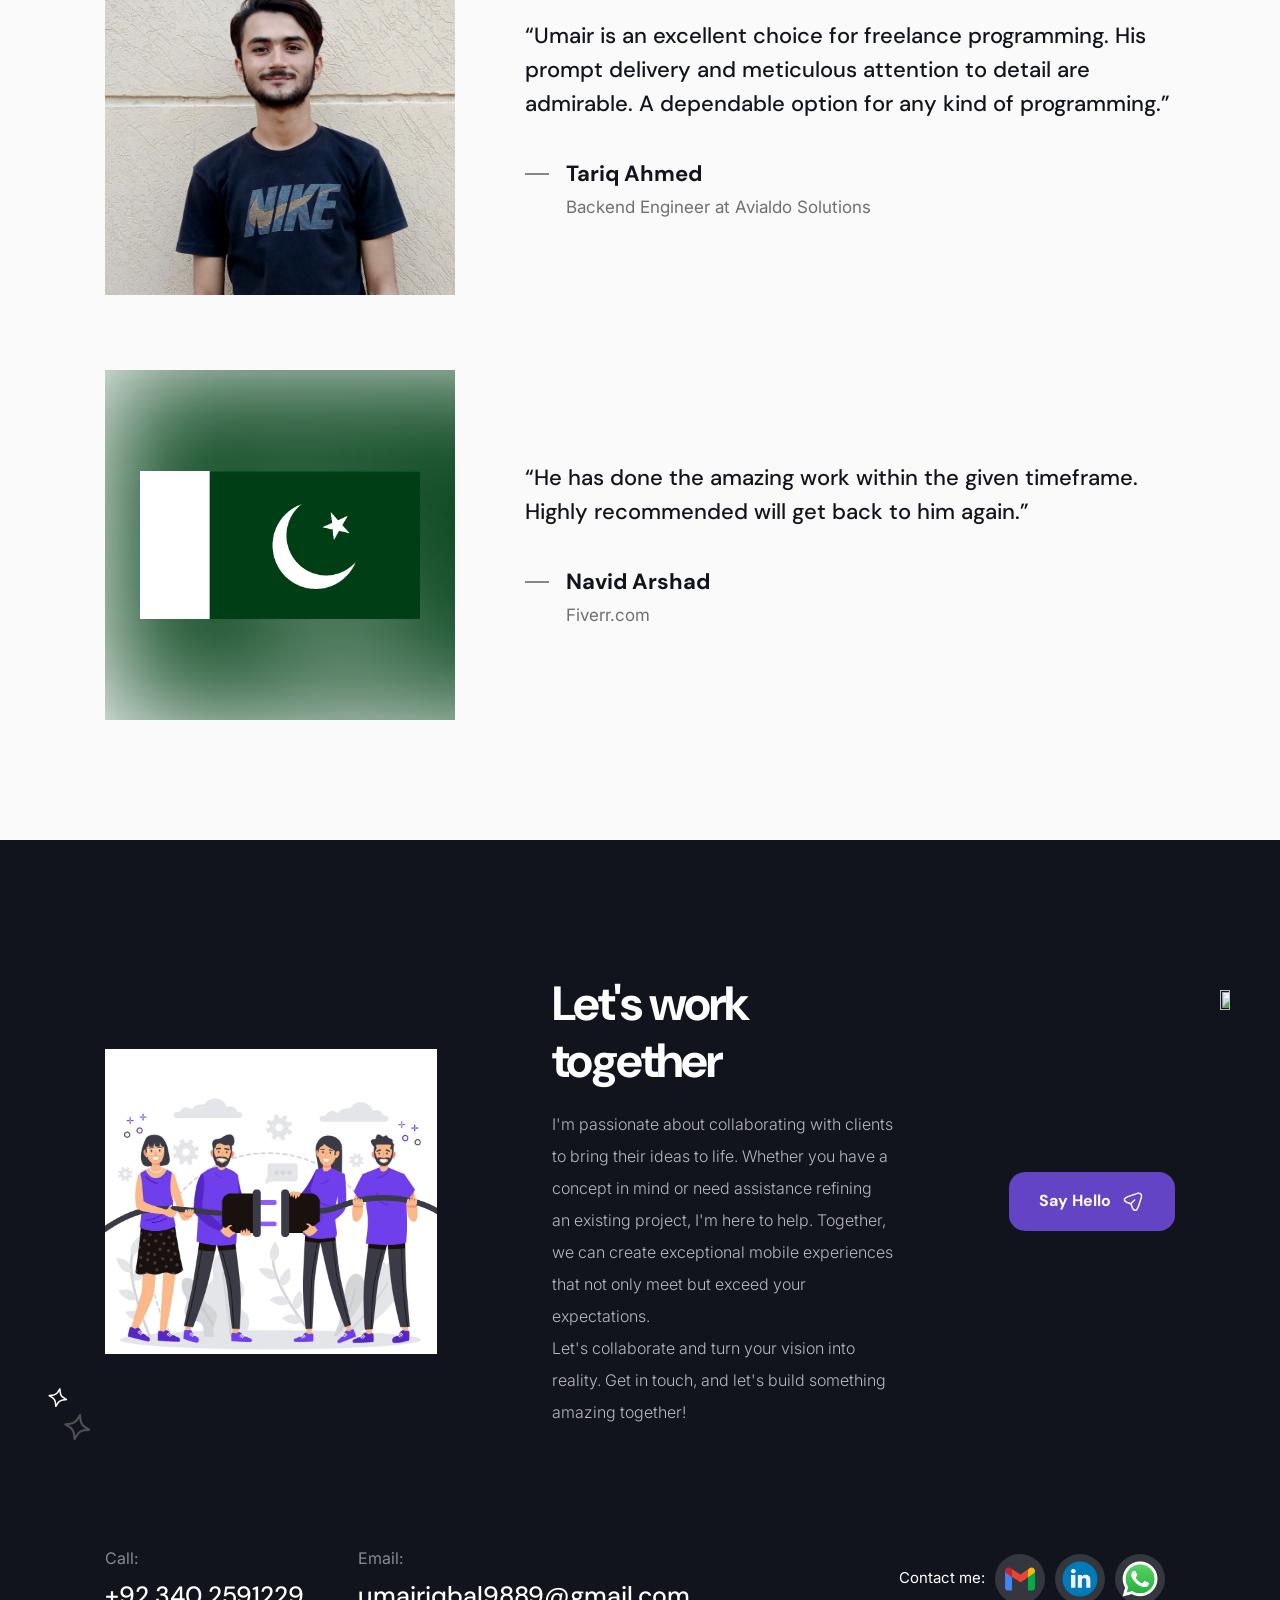
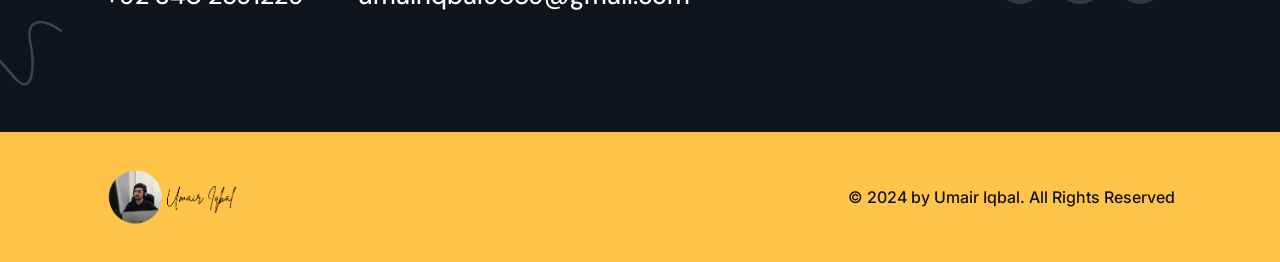
==== commit a4866ab7: "added prpjects to portfolio" ====
--- a/index.html
+++ b/index.html
@@ -76,8 +76,8 @@
 								href="#service">Service</a></li>
 						<li class="float-left w-full"><a class="text-black inline-block p-0 font-medium"
 								href="#portfolio">Portfolio</a></li>
-						<!-- <li class="float-left w-full"><a class="text-black inline-block p-0 font-medium"
-								href="#blog">Blog</a></li> -->
+						<li class="float-left w-full"><a class="text-black inline-block p-0 font-medium"
+								href="#testimonials">Testimonials</a></li>
 						<li class="float-left w-full"><a class="text-black inline-block p-0 font-medium"
 								href="#contact">Contact</a></li>
 					</ul>
@@ -99,7 +99,7 @@
 						<li class="mr-[50px]"><a class="text-[#5A5A5A]" href="#about">About</a></li>
 						<li class="mr-[50px]"><a class="text-[#5A5A5A]" href="#service">Service</a></li>
 						<li class="mr-[50px]"><a class="text-[#5A5A5A]" href="#portfolio">Portfolio</a></li>
-						<!-- <li class="mr-[50px]"><a class="text-[#5A5A5A]" href="#blog">Blog</a></li> -->
+						<li class="mr-[50px]"><a class="text-[#5A5A5A]" href="#testimonials">Testimonials</a></li>
 						<li><a href="#contact">Contact</a></li>
 					</ul>
 					<span class="ccc"></span>
@@ -118,8 +118,8 @@
 							<h3 class="text-[80px] font-medium tracking-[-4px] mb-[11px]">Umair Iqbal <img
 									class="svg w-[45px] h-[45px] relative left-[-7px]" src="assets/img/svg/hi.svg"
 									alt="" /></h3>
-							<span class="job inline-block relative text-[24px] pl-[97px]">Flutter Developer | Cross
-								Platform App <br>User Experience and Brand strategist</span>
+							<span class="job inline-block relative text-[24px] pl-[97px]">Flutter Developer | UX Expert
+								<br>Consultant and Brand strategist</span>
 
 						</div>
 						<div class="text mb-[70px]">
@@ -516,15 +516,15 @@
 									<h3 class="font-normal text-[64px] font-kaushan mb-[10px] relative z-[2]">+<span
 											class="counter_item" data-from="0" data-to="10" data-speed="2000">0</span>
 									</h3>
-									<span class="title relative z-[2]">Projects Done</span>
+									<span class="title relative z-[2]">Big projects</span>
 								</div>
 							</li>
 							<li class="mb-[30px] float-left pl-[30px] w-1/4 text-center">
 								<div class="list_inner w-full h-auto clear-both float-left relative">
 									<h3 class="font-normal text-[64px] font-kaushan mb-[10px] relative z-[2]">+<span
-											class="counter_item" data-from="0" data-to="5" data-speed="2000">0</span>
+											class="counter_item" data-from="0" data-to="3" data-speed="2000">0</span>
 									</h3>
-									<span class="title relative z-[2]">Successful Projects</span>
+									<span class="title relative z-[2]">Apps live on<br>PlayStore & AppStore</span>
 								</div>
 							</li>
 							<li class="mb-[30px] float-left pl-[30px] w-1/4 text-center">
@@ -532,7 +532,7 @@
 									<h3 class="font-normal text-[64px] font-kaushan mb-[10px] relative z-[2]"><span
 											class="counter_item" data-from="0" data-to="3" data-speed="2000">0</span>
 									</h3>
-									<span class="title relative z-[2]">Live Apps on<br>PlayStore & AppStore</span>
+									<span class="title relative z-[2]">Clients from <br>different reigons</span>
 								</div>
 							</li>
 							<li class="mb-[30px] float-left pl-[30px] w-1/4 text-center">
@@ -804,7 +804,274 @@
 								projects</span></h3>
 					</div>
 					<div class="portfolio_list w-full h-auto clear-both float-left mt-[65px] relative">
+						<div class="orido_tm_follow flex items-center">
+							<img src="assets/img/svg/prev.svg" alt="" />
+							<p>&nbsp; Swipe to see more &nbsp;</p><img src="assets/img/svg/next.svg" alt="" />
+						</div>
 						<ul class="owl-carousel gallery_zoom relative">
+							<!-- Fitness Exchange -->
+							<li>
+								<div class="list_inner">
+									<div class="image relative overflow-hidden">
+										<img class="opacity-0 relative min-w-full"
+											src="assets/img/portfolio/fitness_exchange/splash.jpeg" alt="" />
+										<div class="main absolute inset-0 bg-no-repeat bg-cover bg-center transition-all duration-300"
+											data-img-url="assets/img/portfolio/fitness_exchange/splash.jpeg"></div>
+									</div>
+									<div class="details w-full float-left mt-[30px]">
+										<span class="category text-[20px] inline-block mb-[13px]">For Fitness Enthusiasts</span>
+										<h3 class="title text-[32px] tracking-[-1px] font-medium"><span
+												class="inline-block relative">Fitness Exchange</span></h3>
+									</div>
+									<a class="orido_tm_full_link absolute inset-0 z-[5] details_link" href="#"></a>
+
+									<!-- Modalbox Info Start -->
+									<div class="hidden_content">
+										<div class="popup_details">
+											<div class="main_details">
+												<div class="textbox">
+													<!-- introduction -->
+													<p>Welcome to Fitness Exchange, where fitness enthusiasts come together in the digital age to achieve their health goals anytime, anywhere. As the first open fitness marketplace, Fitness Exchange connects users with personal trainers, sports performance coaches, instructors, and other health and wellness specialists to tailor their fitness journey. Whether you're looking for personalized training or specialized instruction, Fitness Exchange provides a platform for professionals to market their expertise and connect with clients seeking guidance. Join the community and take control of your fitness journey with Fitness Exchange.
+													</p>
+													<!-- Features -->
+													<br>
+													<p>Fitness Exchange provides the tools, support, and community you need to succeed. Embrace the power of digital fitness and unlock your full potential with Fitness Exchange
+													</p>
+												</div>
+												<div class="detailbox">
+													<ul>
+														<li>
+															<span class="first">Available on</span>
+															<ul class="flex relative top-[5px] ml-[20px]">
+																<li class="mr-[20px]"><a
+																		class="inline-block relative w-[56px] h-[56px] bg-[#F6F6F6] rounded-full transition-all duration-300"
+																		href="https://apps.apple.com/sk/app/fitness-exchange/id6474788905"><img
+																			class="svg absolute top-1/2 left-1/2 translate-y-[-50%] translate-x-[-50%] transition-all duration-300"
+																			src="assets/img/expertise/ios.png" alt="ios" /></a></li>
+																<li class="mr-[20px]"><a
+																		class="inline-block relative w-[56px] h-[56px] bg-[#F6F6F6] rounded-full transition-all duration-300"
+																		href="https://play.google.com/store/apps/details?id=com.gologonow.fitnessExchangess&hl=en&gl=US"><img
+																			class="svg absolute top-1/2 left-1/2 translate-y-[-50%] translate-x-[-50%] transition-all duration-300"
+																			src="assets/img/expertise/android.png" alt="android" /></a></li>
+															</ul>
+														</li>
+														<li>
+															<span class="first">Category</span>
+															<span><a href="#">Health & Fitness</a></span>
+														</li>
+													</ul>
+												</div>
+											</div>
+											<div class="additional_images">
+												<ul>
+													<li>
+														<div class="list_inner">
+															<div class="my_image">
+																<img src="assets/img/portfolio/fitness_exchange/gyms_cards.jpeg"
+																	alt="" />
+																<div class="main"
+																	data-img-url="assets/img/portfolio/fitness_exchange/gyms_cards.jpeg">
+																</div>
+															</div>
+														</div>
+													</li>
+												</ul>
+											</div>
+											<div class="additional_images">
+												<ul>
+													<li>
+														<div class="list_inner">
+															<div class="my_image">
+																<img src="assets/img/portfolio/fitness_exchange/gyms.jpeg"
+																	alt="" />
+																<div class="main"
+																	data-img-url="assets/img/portfolio/fitness_exchange/gyms.jpeg">
+																</div>
+															</div>
+														</div>
+													</li>
+												</ul>
+											</div>
+											
+											<div class="additional_images">
+												<ul>
+													<li>
+														<div class="list_inner">
+															<div class="my_image">
+																<img src="assets/img/portfolio/fitness_exchange/gym_detail.jpeg"
+																	alt="" />
+																<div class="main"
+																	data-img-url="assets/img/portfolio/fitness_exchange/gym_detail.jpeg">
+																</div>
+															</div>
+														</div>
+													</li>
+												</ul>
+											</div>
+											<div class="additional_images">
+												<ul>
+													<li>
+														<div class="list_inner">
+															<div class="my_image">
+																<img src="assets/img/portfolio/fitness_exchange/chat.jpeg"
+																	alt="" />
+																<div class="main"
+																	data-img-url="assets/img/portfolio/fitness_exchange/chat.jpeg">
+																</div>
+															</div>
+														</div>
+													</li>
+												</ul>
+											</div>
+											<div class="additional_images">
+												<ul>
+													<li>
+														<div class="list_inner">
+															<div class="my_image">
+																<img src="assets/img/portfolio/fitness_exchange/video.jpeg"
+																	alt="" />
+																<div class="main"
+																	data-img-url="assets/img/portfolio/fitness_exchange/video.jpeg">
+																</div>
+															</div>
+														</div>
+													</li>
+												</ul>
+											</div>
+										</div>
+									</div>
+									<!-- /Modalbox Info End -->
+
+								</div>
+							</li>
+							<!-- /Fitness Exchange -->
+						
+							<!-- Ironworkers local 7 -->
+							<li>
+								<div class="list_inner">
+									<div class="image relative overflow-hidden">
+										<img class="opacity-0 relative min-w-full"
+											src="assets/img/portfolio/ironworkers7/main1.png" alt="" />
+										<div class="main absolute inset-0 bg-no-repeat bg-cover bg-center transition-all duration-300"
+											data-img-url="assets/img/portfolio/ironworkers7/main1.png"></div>
+									</div>
+									<div class="details w-full float-left mt-[30px]">
+										<span class="category text-[20px] inline-block mb-[13px]">For Union
+											Members</span>
+										<h3 class="title text-[32px] tracking-[-1px] font-medium"><span
+												class="inline-block relative">Ironworkers local 7</span></h3>
+									</div>
+									<a class="orido_tm_full_link absolute inset-0 z-[5] details_link" href="#"></a>
+
+									<!-- Modalbox Info Start -->
+									<div class="hidden_content">
+										<div class="popup_details">
+											<div class="main_details">
+												<div class="textbox">
+													<!-- introduction -->
+													<p>The IW Local 7 mobile app is designed to educate, engage and
+														empower our Members. This app is to be used as a tool to better
+														understand the benefits available to our Members working in the
+														Industry. This app is only available to IW Local 7 Members.
+													</p>
+													<!-- Features -->
+													<h5><span class="inline-block relative inline-block mb-[13px]">Items
+															Included:</span></h5>
+
+													<ul>
+														<!-- Features List item -->
+														<li>
+															<p>General News & Updates from Local 7</p>
+														</li>
+														<br>
+														<li>
+															<p>Industry & Contract Specific Updates & Events
+															</p>
+														</li>
+														<br>
+														<li>
+															<p>Call Board Integration
+															</p>
+														</li>
+														<br>
+														<li>
+															<p>Contact Information
+															</p>
+														</li>
+
+														<br>
+
+														<li>
+															<p>Report Violations
+															</p>
+														</li>
+
+														<br>
+
+														<li>
+															<p>Political Action & Organizing & more!
+															</p>
+														</li>
+													</ul>
+													<br>
+													<p>We are proud of our Local 7 Members & intend for this tool to
+														help our Members better understand their role in their Union and
+														the benefits available to them.
+													</p>
+												</div>
+												<div class="detailbox">
+													<ul>
+														<li>
+															<span class="first">Available on</span>
+															<ul class="flex relative top-[5px] ml-[20px]">
+																<li class="mr-[20px]"><a
+																		class="inline-block relative w-[56px] h-[56px] bg-[#F6F6F6] rounded-full transition-all duration-300"
+																		href="https://apps.apple.com/lc/app/ironworkers-local-7/id1577941745"><img
+																			class="svg absolute top-1/2 left-1/2 translate-y-[-50%] translate-x-[-50%] transition-all duration-300"
+																			src="assets/img/expertise/ios.png" alt="ios" /></a></li>
+																<li class="mr-[20px]"><a
+																		class="inline-block relative w-[56px] h-[56px] bg-[#F6F6F6] rounded-full transition-all duration-300"
+																		href="https://play.google.com/store/apps/details?id=com.lu_app.ironworkers7&hl=en&gl=US"><img
+																			class="svg absolute top-1/2 left-1/2 translate-y-[-50%] translate-x-[-50%] transition-all duration-300"
+																			src="assets/img/expertise/android.png" alt="android" /></a></li>
+															</ul>
+														</li>
+														<li>
+															<span class="first">Powered by:</span>
+															<span><a href="#">LinkedUnion</a></span>
+														</li>
+														
+													</ul>
+													<ul>
+														<li>
+															<span class="first">Category</span>
+															<span><a href="#">Business</a></span>
+														</li>
+													</ul>
+												</div>
+											</div>
+											<div class="additional_images">
+												<ul>
+													<li>
+														<div class="list_inner">
+															<div class="my_image">
+																<img src="assets/img/portfolio/ironworkers7/main2.png"
+																	alt="" />
+																<div class="main"
+																	data-img-url="assets/img/portfolio/ironworkers7/main2.png">
+																</div>
+															</div>
+														</div>
+													</li>
+												</ul>
+											</div>
+										</div>
+									</div>
+									<!-- /Modalbox Info End -->
+
+								</div>
+							</li>
+							<!-- /Ironworkers local 7 -->
 							<!-- DIJILEC -->
 							<li>
 								<div class="list_inner">
@@ -1265,6 +1532,8 @@
 							</li>
 							<!-- /Newgame -->
 						</ul>
+
+
 						<a class="prev_button" href="#"><img
 								class="svg absolute top-1/2 left-1/2 translate-x-[-50%] translate-y-[-50%] w-[30px] h-[30px] transition-all duration-300 ml-[-1px]"
 								src="assets/img/svg/prev.svg" alt="" /></a>
@@ -1278,7 +1547,7 @@
 		<!-- /PORTFOLIO -->
 
 		<!-- TESTIMONIALS -->
-		<div class="orido_tm_section w-full h-auto clear-both float-left">
+		<div class="orido_tm_section w-full h-auto clear-both float-left" id="testimonials">
 			<div class="orido_tm_testimonials w-full h-auto clear-both float-left bg-[#fafafb] px-0 py-[120px]">
 				<div class="container">
 					<div class="orido_tm_main_title w-full float-left">
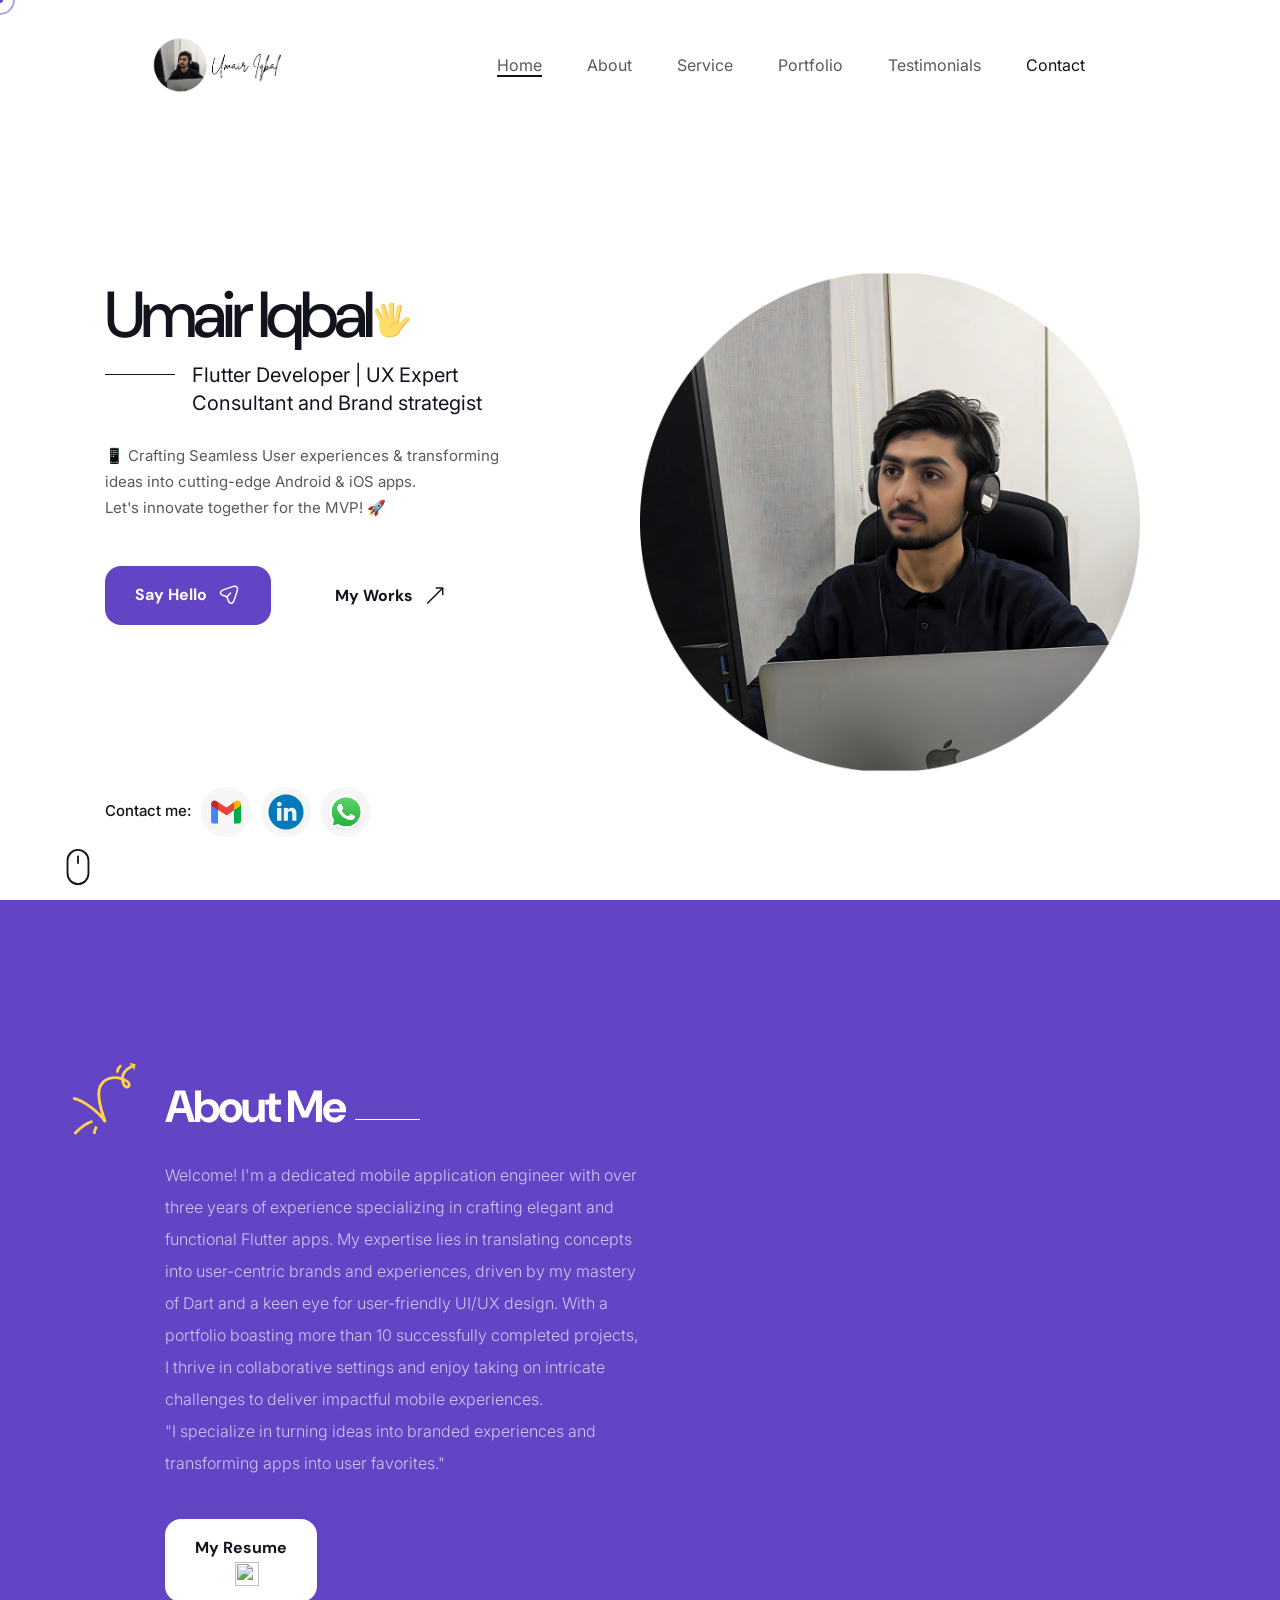
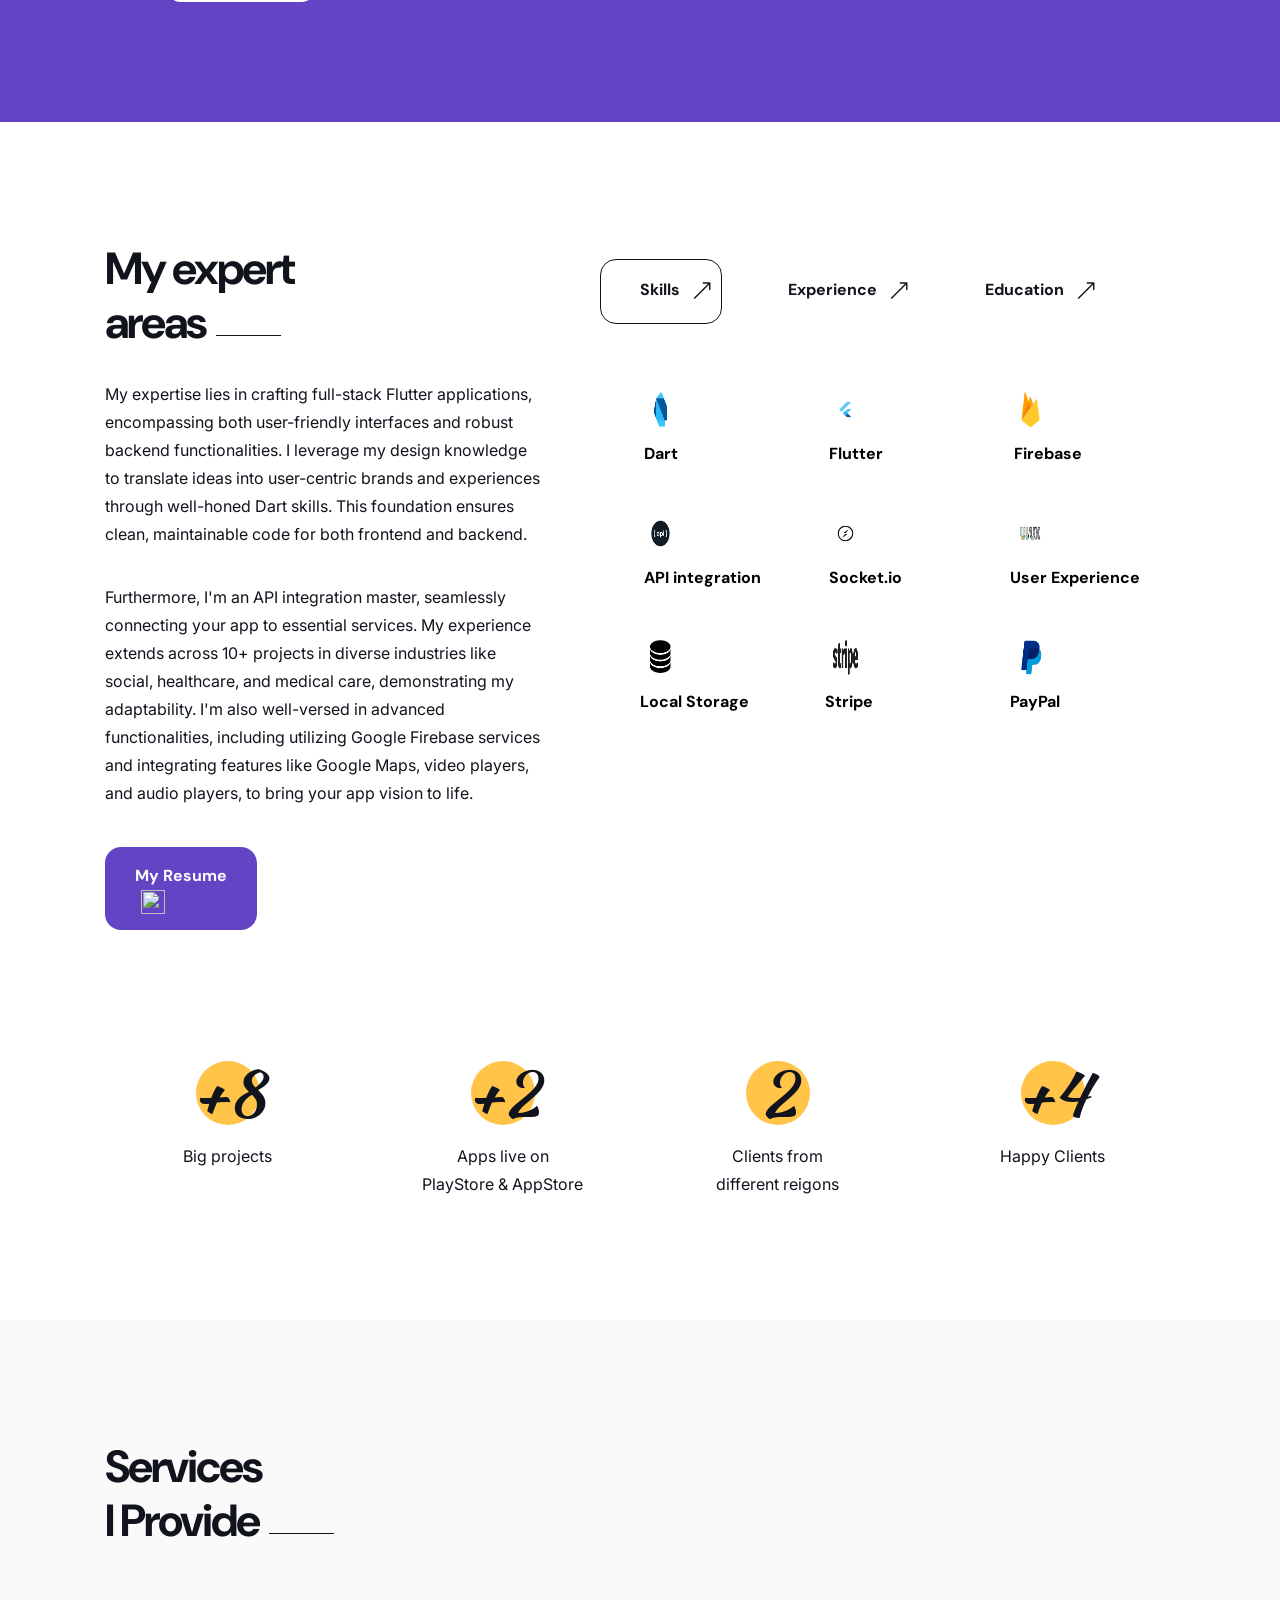
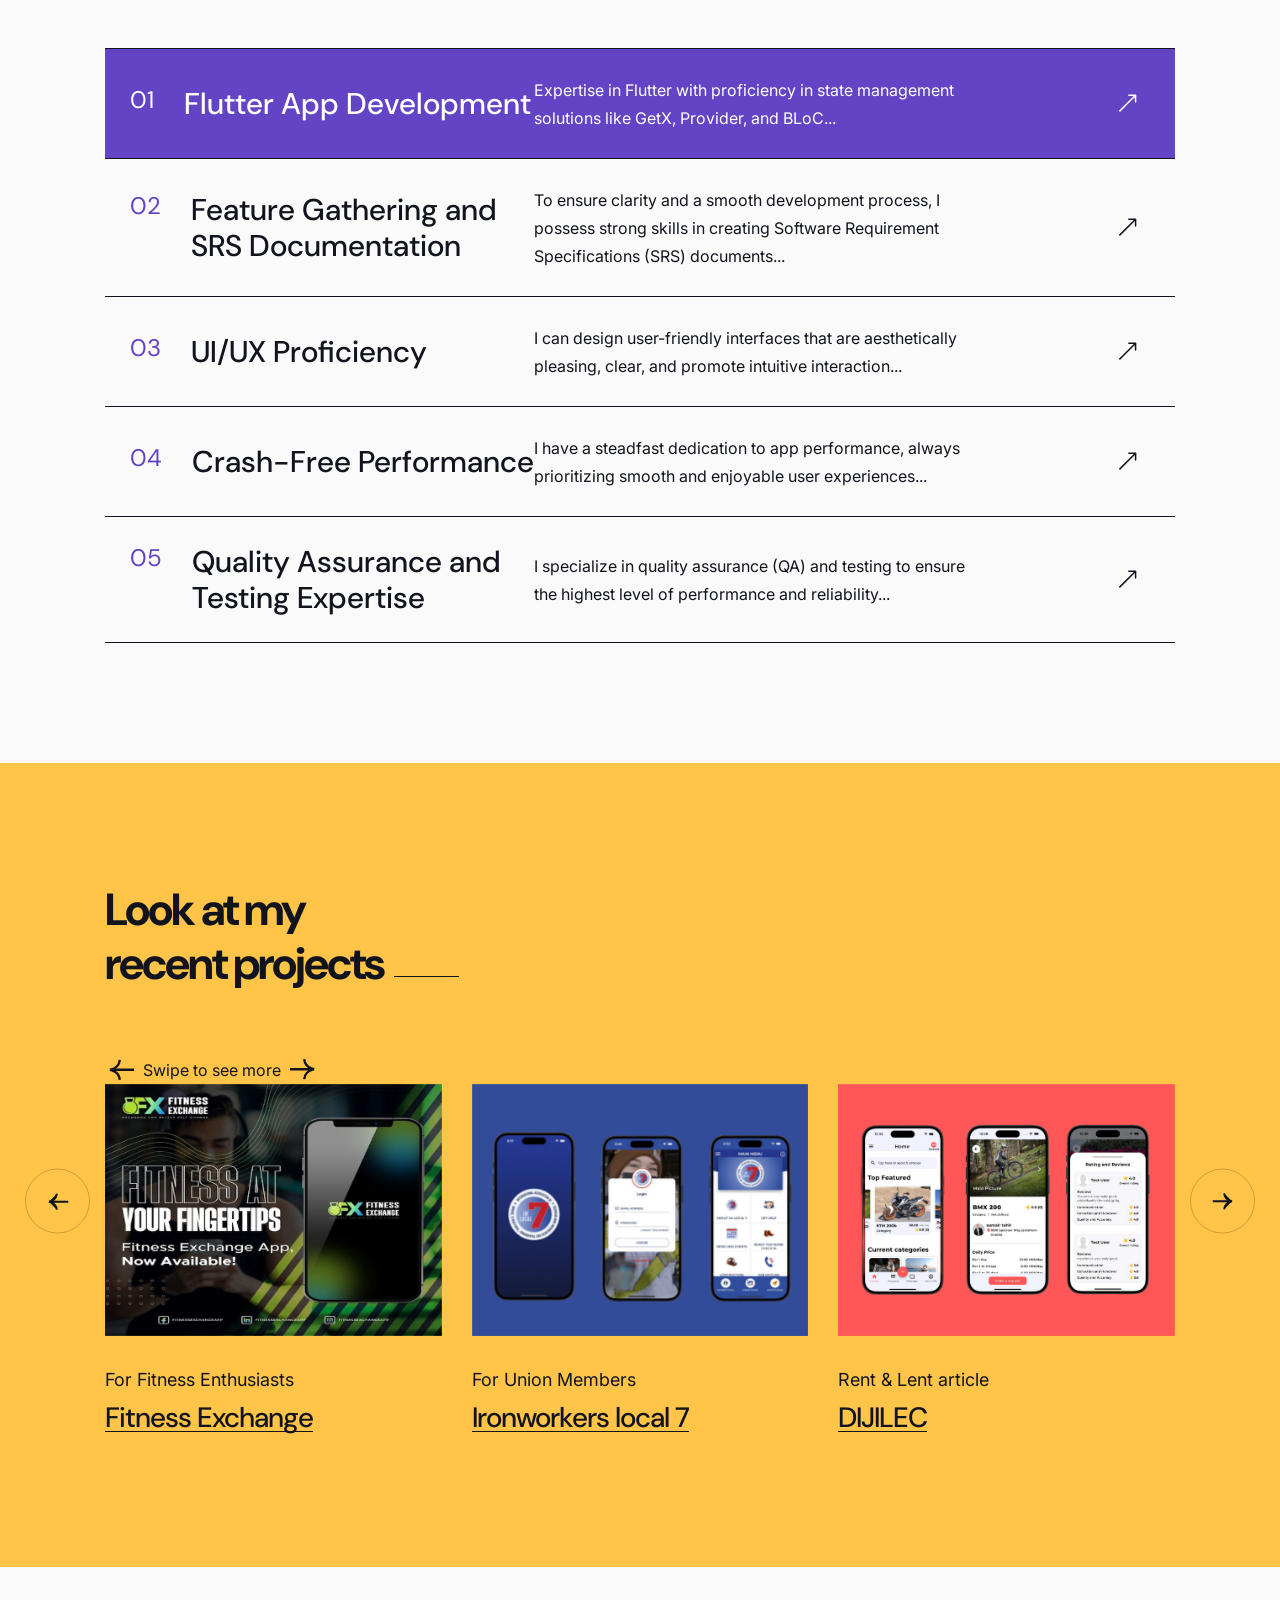
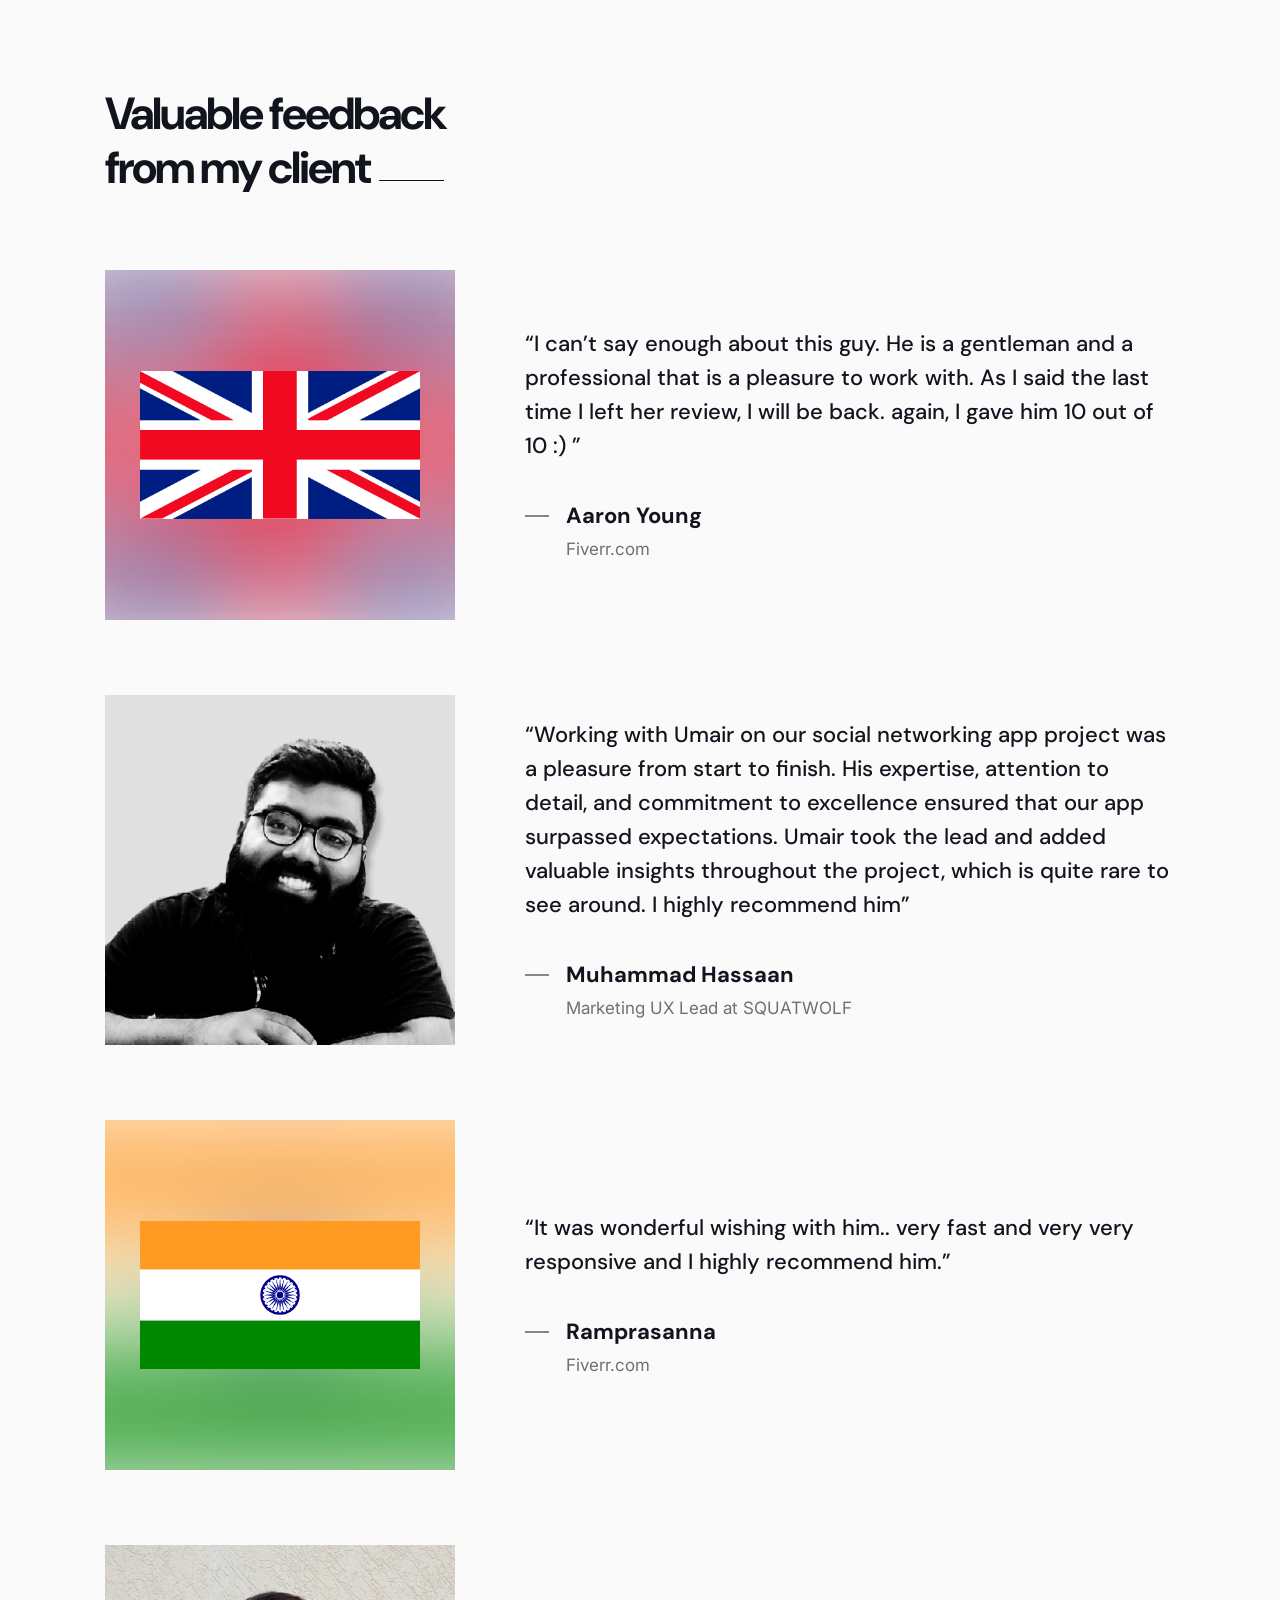
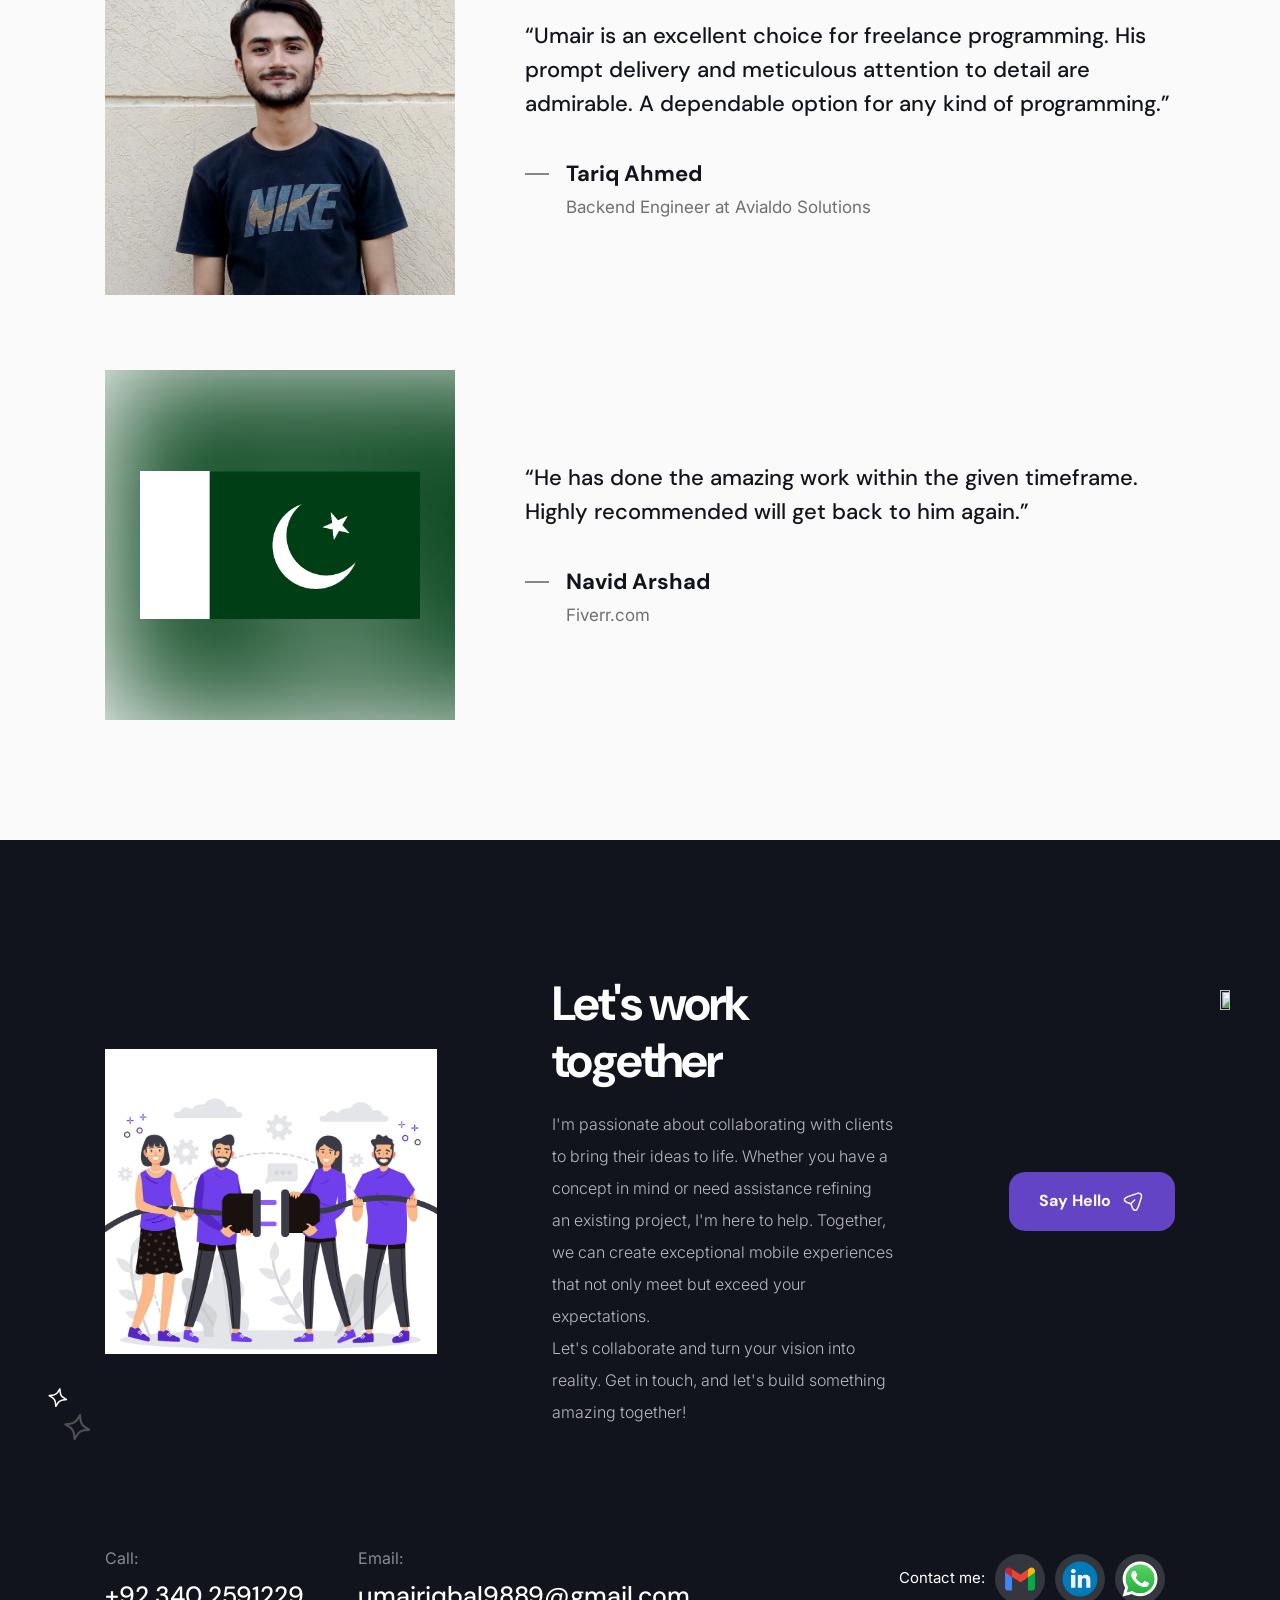
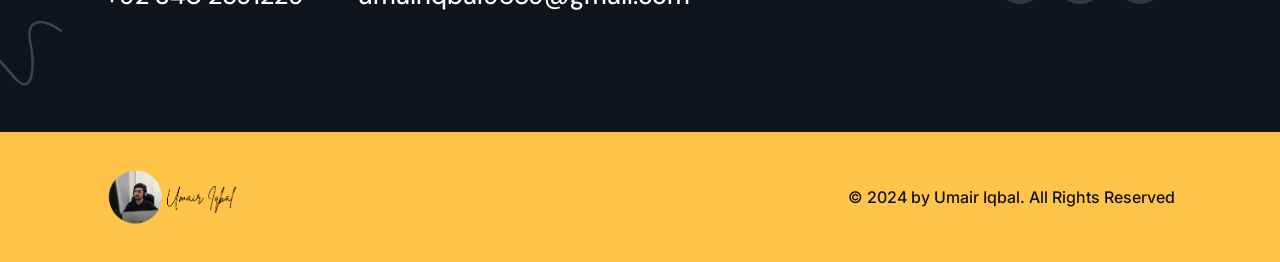
==== commit 497085cf: "bug fixed to resume download button" ====
--- a/index.html
+++ b/index.html
@@ -241,7 +241,7 @@
 									players, to bring your app vision to life.</p>
 							</div>
 							<div class="orido_tm_boxed_button">
-								<a href="assets/img/cv/Resume Flutter Dev.pdf">My Resume <img class="svg"
+								<a href="assets/img/cv/Resume Flutter Dev.pdf" download>My Resume <img class="svg"
 										src="assets/img/svg/paper.svg" alt="" /></a>
 							</div>
 						</div>
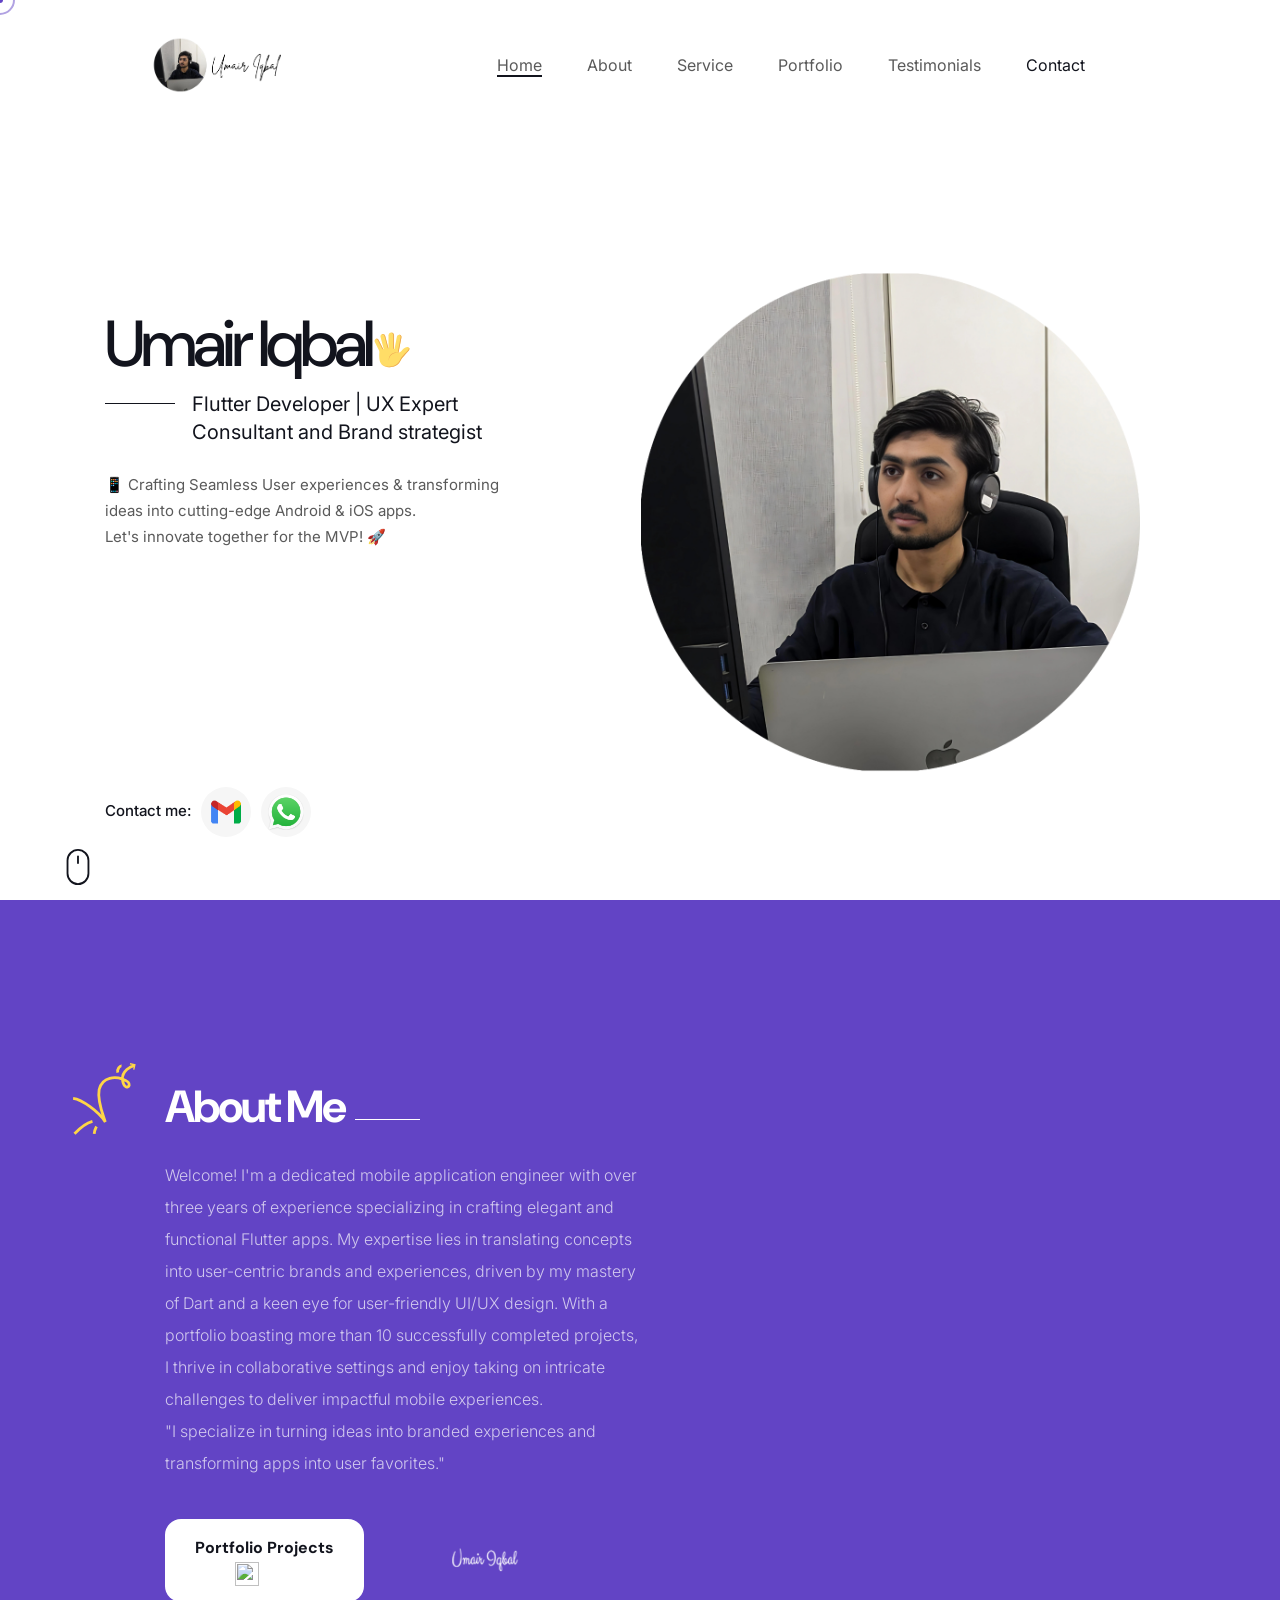
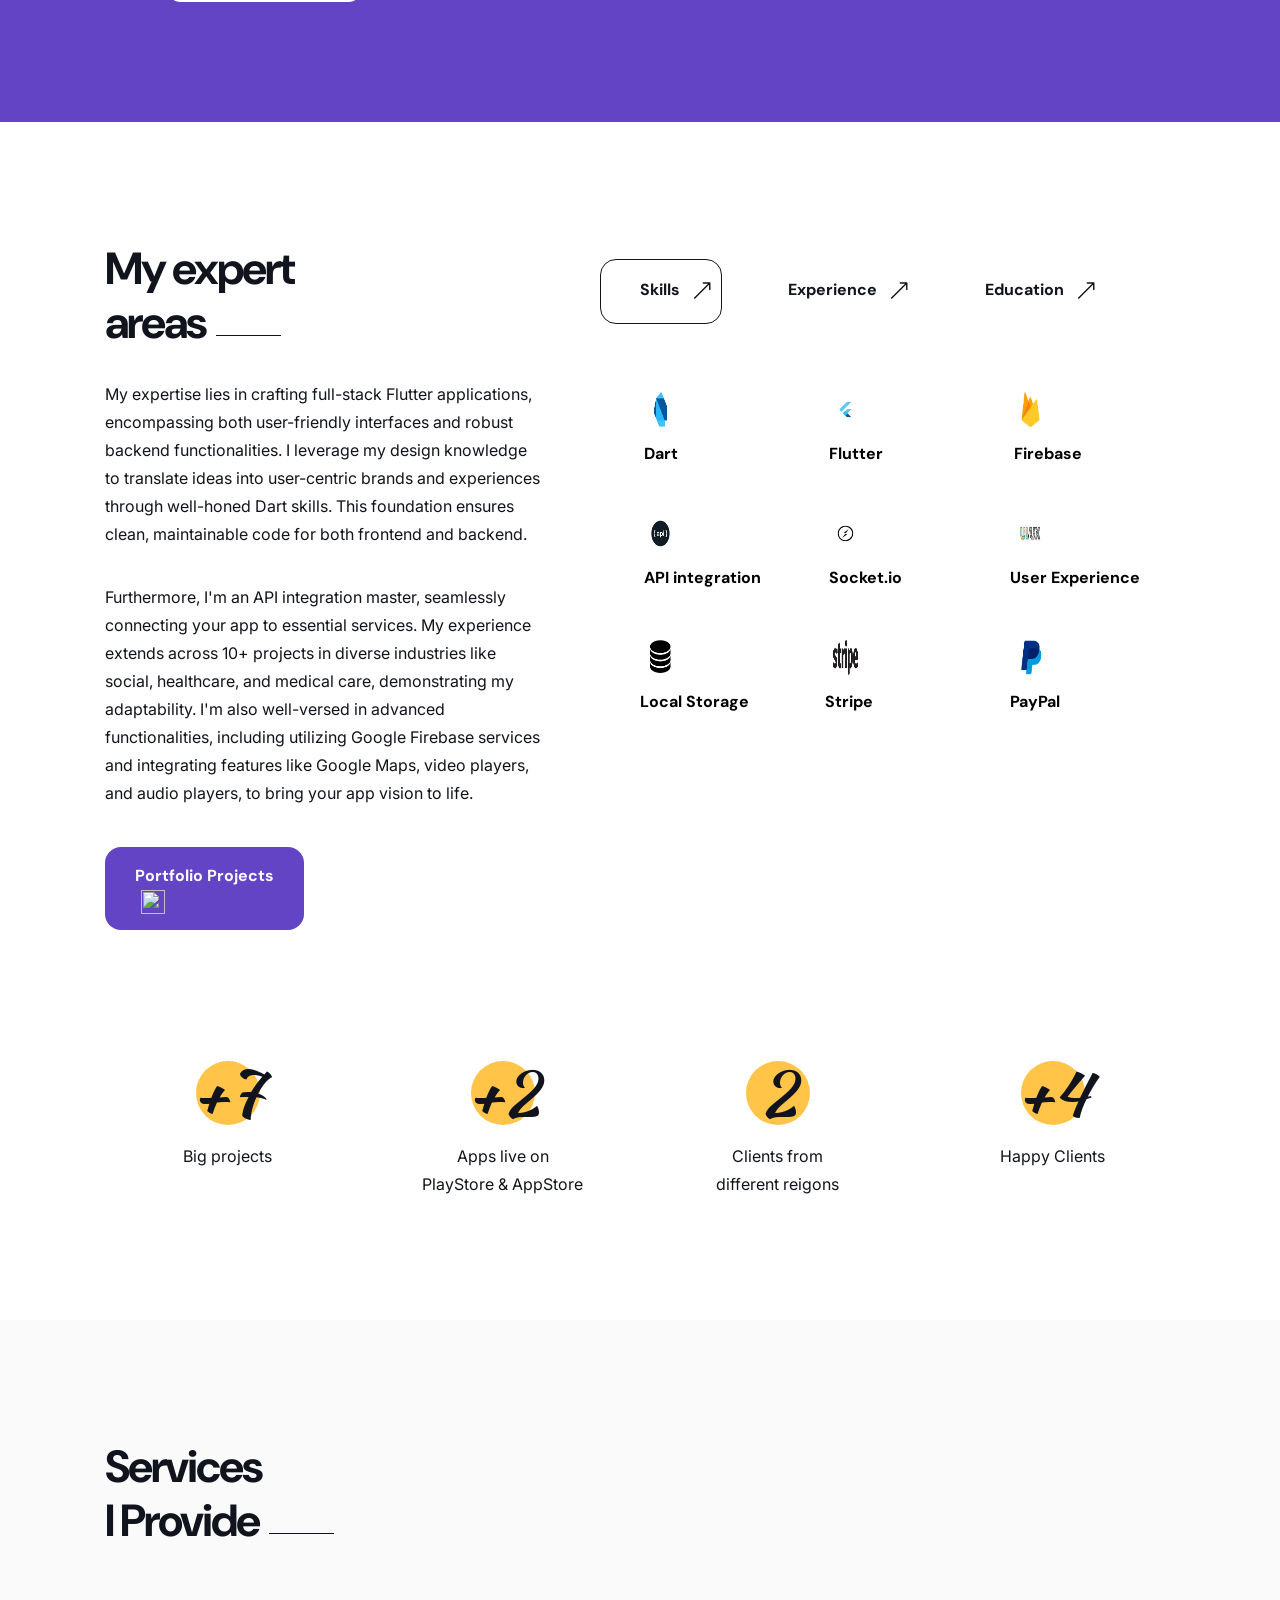
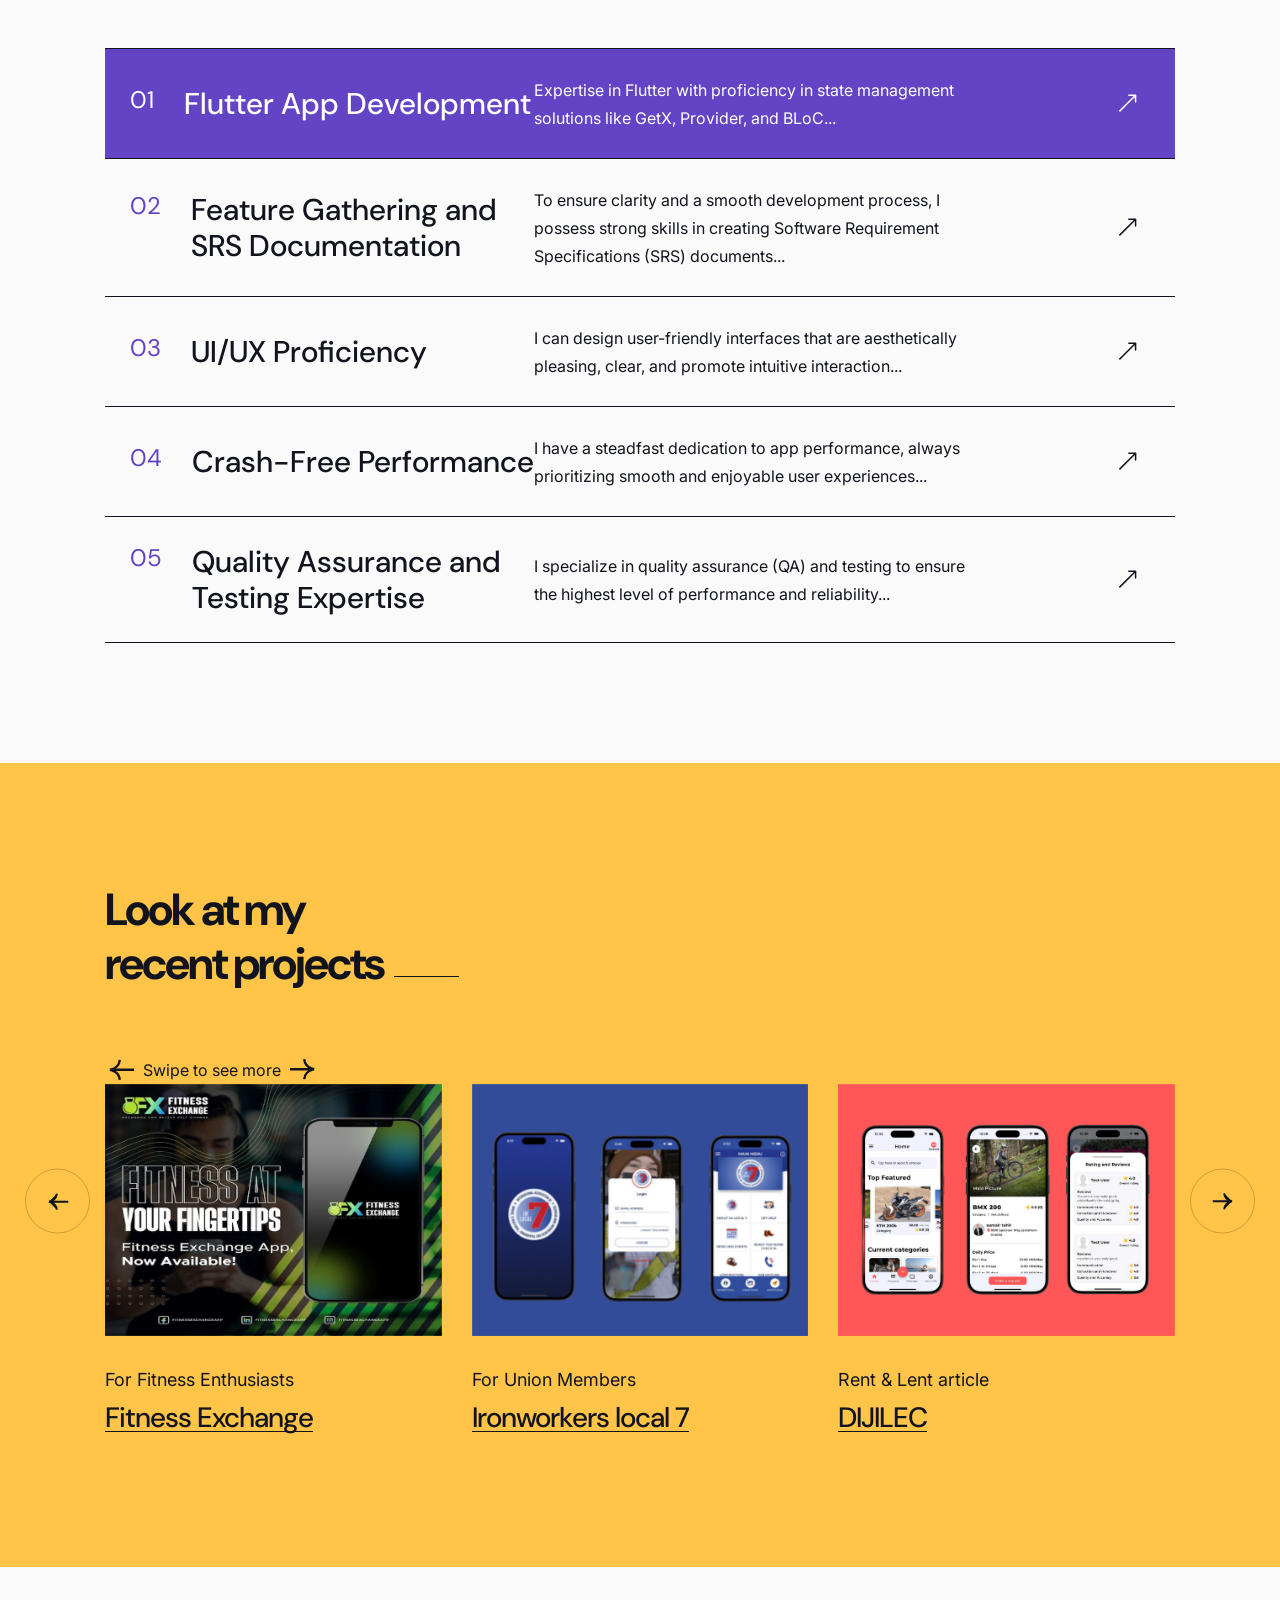
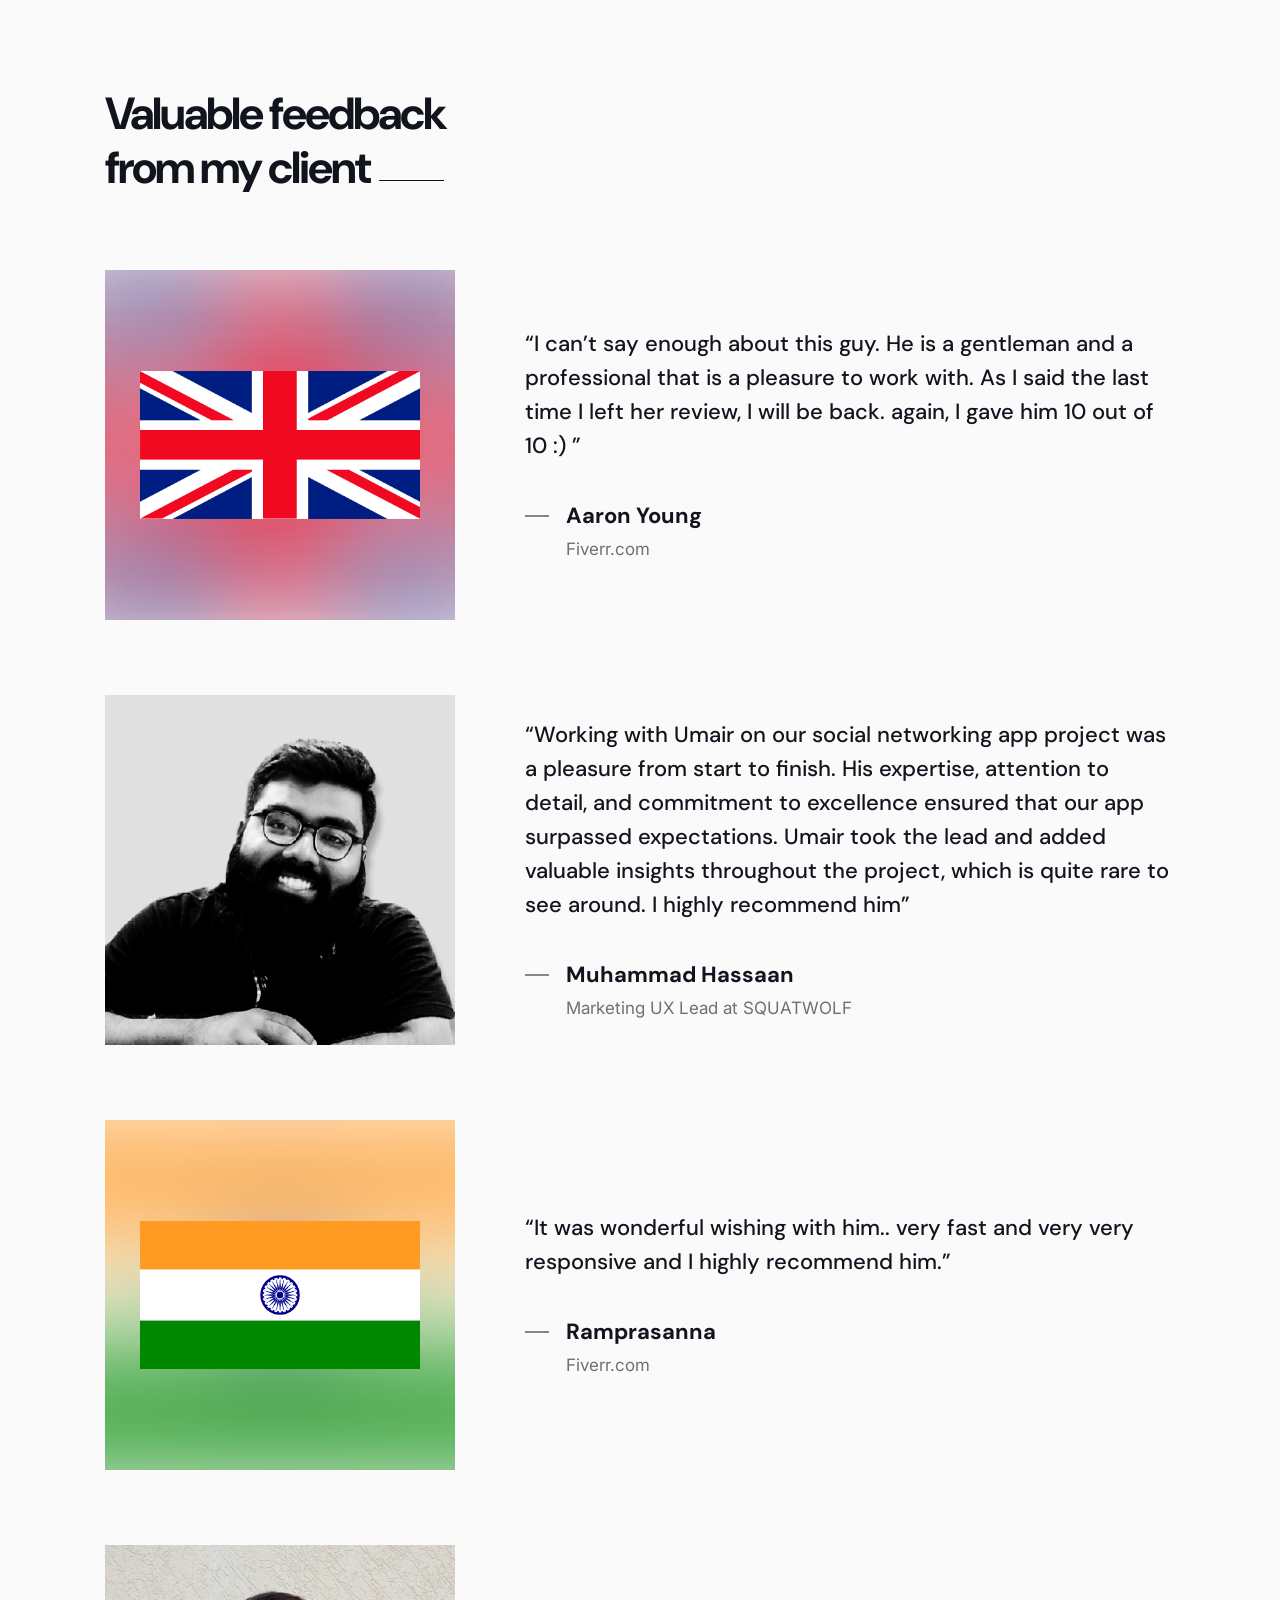
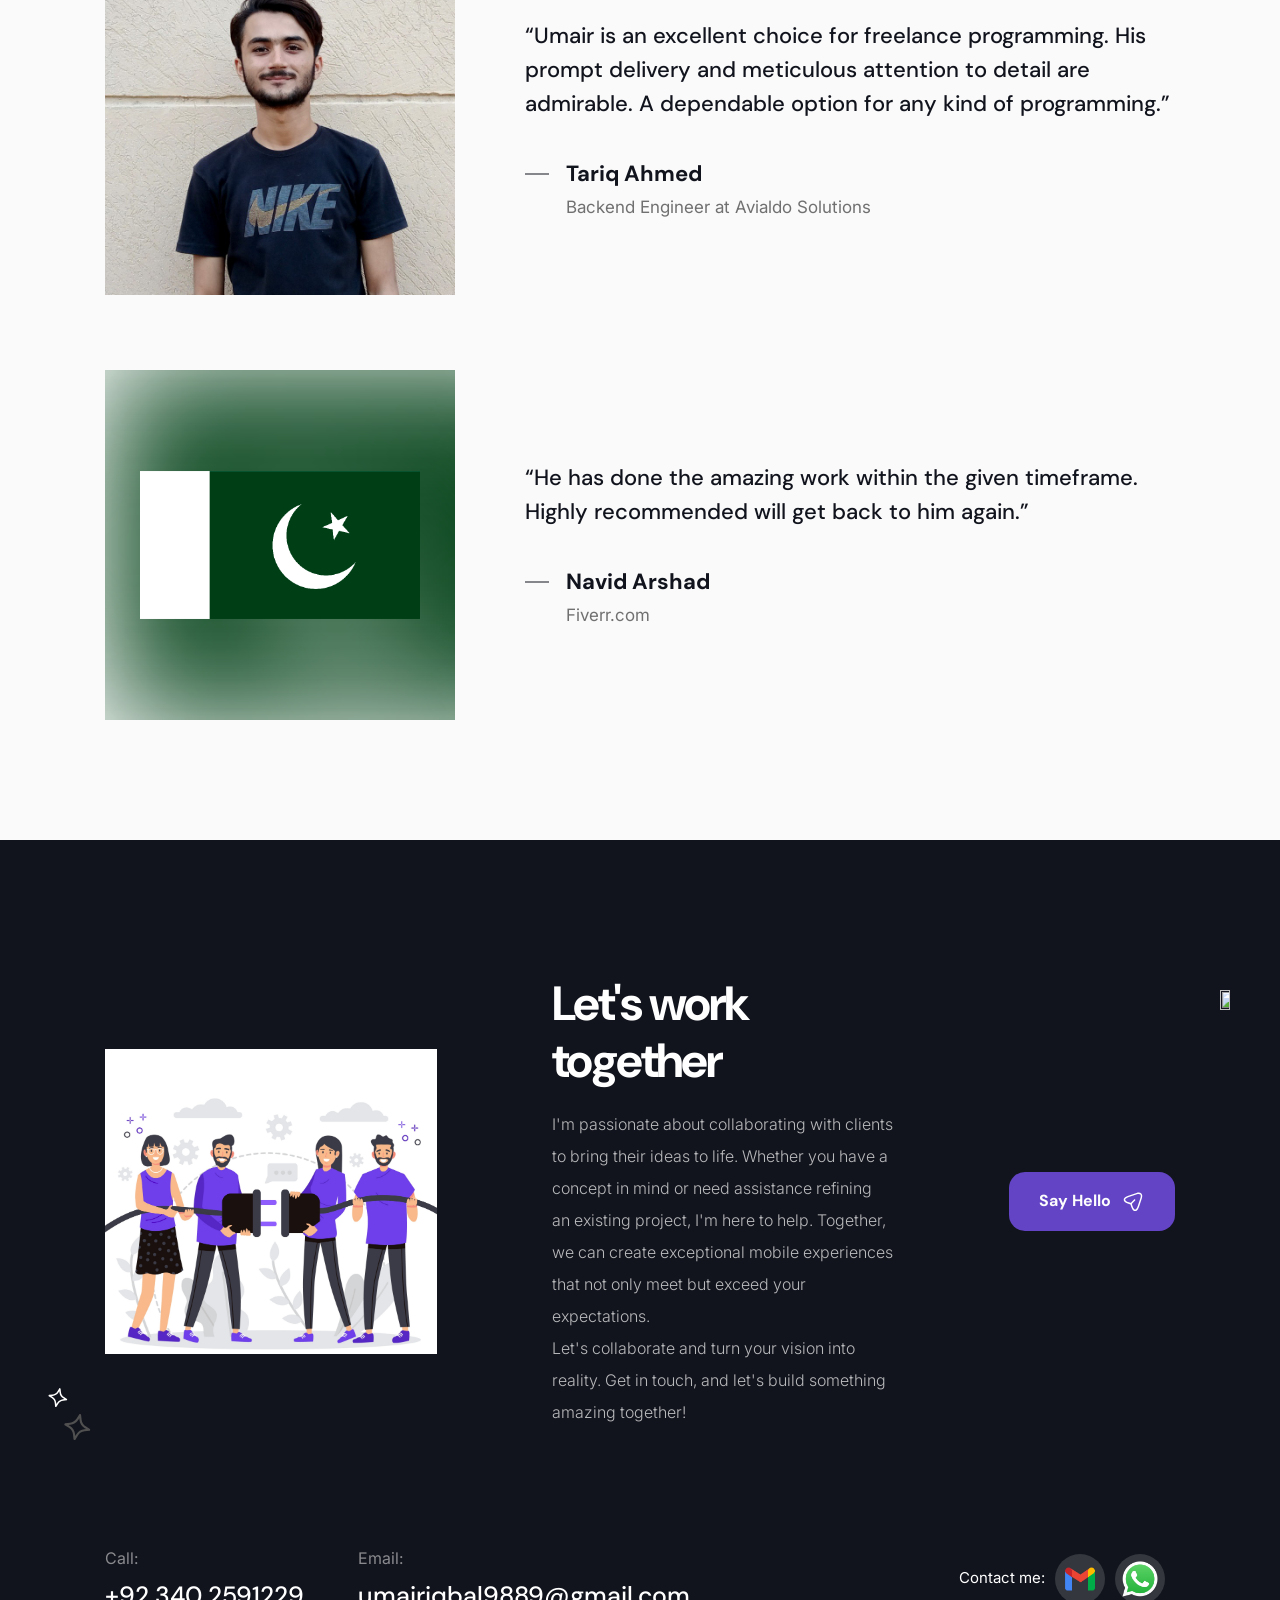
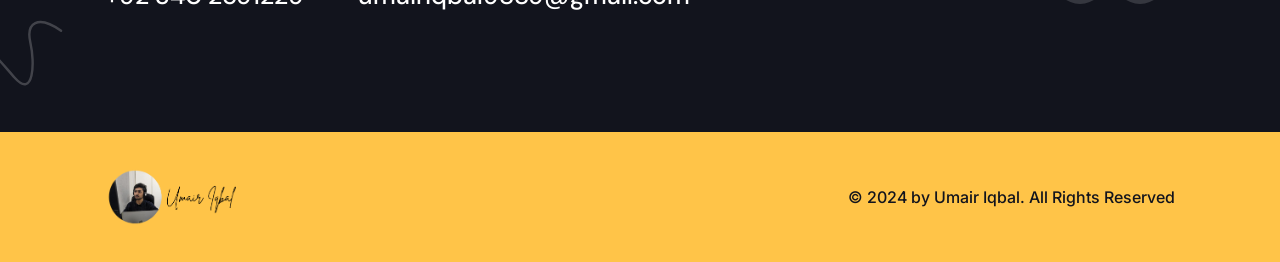
==== commit 6ee0c521: "added portfolio projects button and removed linkdin references" ====
--- a/index.html
+++ b/index.html
@@ -127,7 +127,7 @@
 								experiences & transforming ideas into cutting-edge Android & iOS apps.<br> Let's
 								innovate together for the MVP! 🚀</p>
 						</div>
-						<div class="buttons flex items-center">
+						<!-- <div class="buttons flex items-center">
 							<div class="orido_tm_boxed_button">
 								<a class="anchor" href="https://www.linkedin.com/in/umairiqbal9889/">Say Hello <img
 										class="svg" src="assets/img/svg/send.svg" alt="" /></a>
@@ -136,7 +136,7 @@
 								<a class="line_effect anchor" href="#portfolio">My Works <img class="svg"
 										src="assets/img/svg/top-arrow.svg" alt="" /></a>
 							</div>
-						</div>
+						</div> -->
 					</div>
 
 				</div>
@@ -148,11 +148,11 @@
 								href="https://mail.google.com/mail/u/1/?view=cm&fs=1&to=umairiqbal9889@gmail.com&tf=1"><img
 									class="svg absolute top-1/2 left-1/2 translate-y-[-50%] translate-x-[-50%] transition-all duration-300"
 									src="assets/img/contactme/gmail.png" alt="gmail" /></a></li>
-						<li class="mr-[20px]"><a
+						<!-- <li class="mr-[20px]"><a
 								class="inline-block relative w-[56px] h-[56px] bg-[#F6F6F6] rounded-full transition-all duration-300"
 								href="https://www.linkedin.com/in/umairiqbal9889/"><img
 									class="svg absolute top-1/2 left-1/2 translate-y-[-50%] translate-x-[-50%] transition-all duration-300"
-									src="assets/img/contactme/linkedin.png" alt="linkedin" /></a></li>
+									src="assets/img/contactme/linkedin.png" alt="linkedin" /></a></li> -->
 						<li><a class="inline-block relative w-[56px] h-[56px] bg-[#F6F6F6] rounded-full transition-all duration-300"
 								href="https://wa.me/923402591229"><img
 									class="svg absolute top-1/2 left-1/2 translate-y-[-50%] translate-x-[-50%] transition-all duration-300"
@@ -206,10 +206,10 @@
 						</div>
 						<div class="short w-full float-left flex items-center">
 							<div class="orido_tm_boxed_button">
-								<a href="assets/img/cv/Resume Flutter Dev.pdf" download>My Resume<img class="svg"
+								<a href="assets/img/cv/PortfolioProjects.pdf" download>Portfolio Projects<img class="svg"
 										src="assets/img/svg/paper.svg" alt="" /></a>
 							</div>
-							<!-- <img class="max-w-[400px] max-h-[400px] ml-[50px]" src="assets/img/my_signature.png" alt="" /> -->
+							<img class="max-w-[400px] max-h-[400px] ml-[50px]" src="assets/img/my_signature.png" alt="" />
 						</div>
 					</div>
 				</div>
@@ -241,7 +241,7 @@
 									players, to bring your app vision to life.</p>
 							</div>
 							<div class="orido_tm_boxed_button">
-								<a href="assets/img/cv/Resume Flutter Dev.pdf" download>My Resume <img class="svg"
+								<a href="assets/img/cv/PortfolioProjects.pdf" download>Portfolio Projects<img class="svg"
 										src="assets/img/svg/paper.svg" alt="" /></a>
 							</div>
 						</div>
@@ -1703,11 +1703,11 @@
 											href="https://mail.google.com/mail/u/1/?view=cm&fs=1&to=umairiqbal9889@gmail.com&tf=1"><img
 												class="svg absolute top-1/2 left-1/2 translate-y-[-50%] translate-x-[-50%] transition-all duration-300"
 												src="assets/img/contactme/gmail.png" alt="gmail" /></a></li>
-									<li class="mr-[20px]"><a
+									<!-- <li class="mr-[20px]"><a
 											class="inline-block relative w-[56px] h-[56px] bg-[#F6F6F6] rounded-full transition-all duration-300"
 											href="https://www.linkedin.com/in/umairiqbal9889/"><img
 												class="svg absolute top-1/2 left-1/2 translate-y-[-50%] translate-x-[-50%] transition-all duration-300"
-												src="assets/img/contactme/linkedin.png" alt="linkedin" /></a></li>
+												src="assets/img/contactme/linkedin.png" alt="linkedin" /></a></li> -->
 									<li><a class="inline-block relative w-[56px] h-[56px] bg-[#F6F6F6] rounded-full transition-all duration-300"
 											href="https://wa.me/923402591229"><img
 												class="svg absolute top-1/2 left-1/2 translate-y-[-50%] translate-x-[-50%] transition-all duration-300"
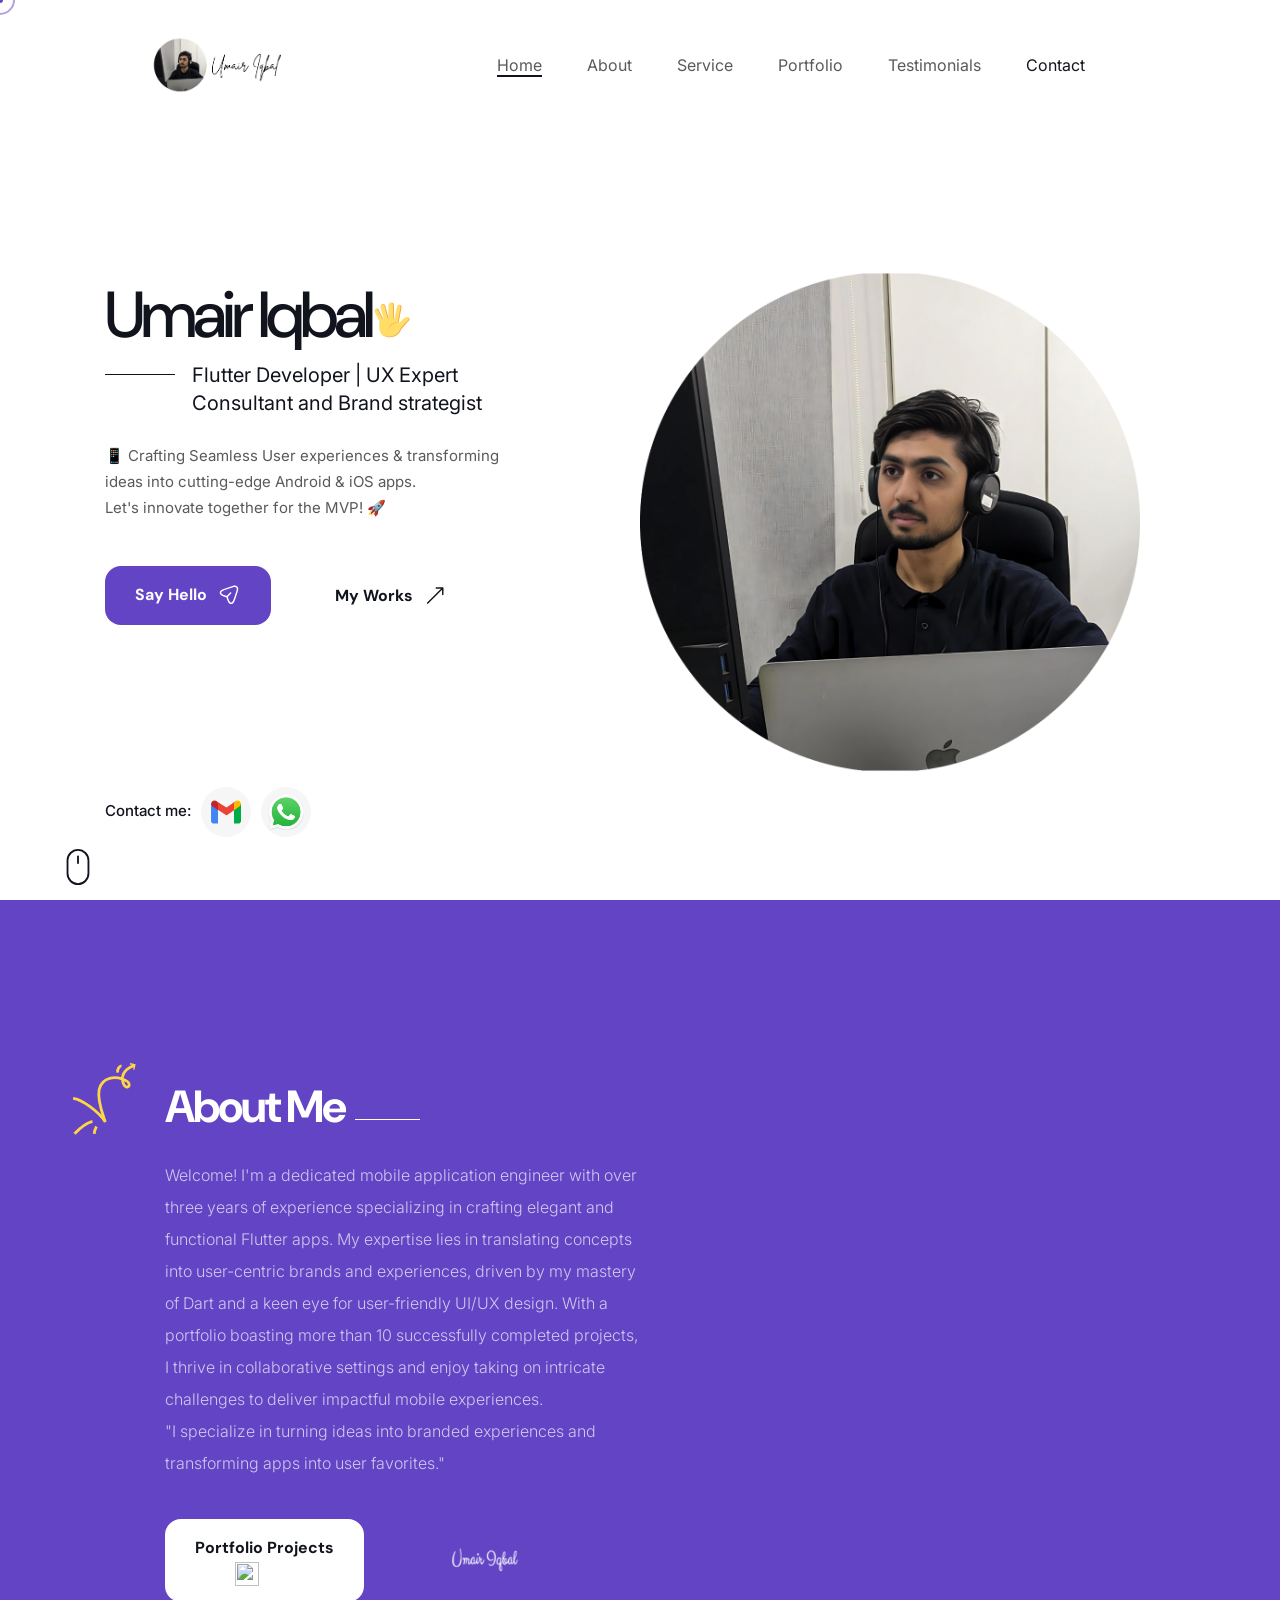
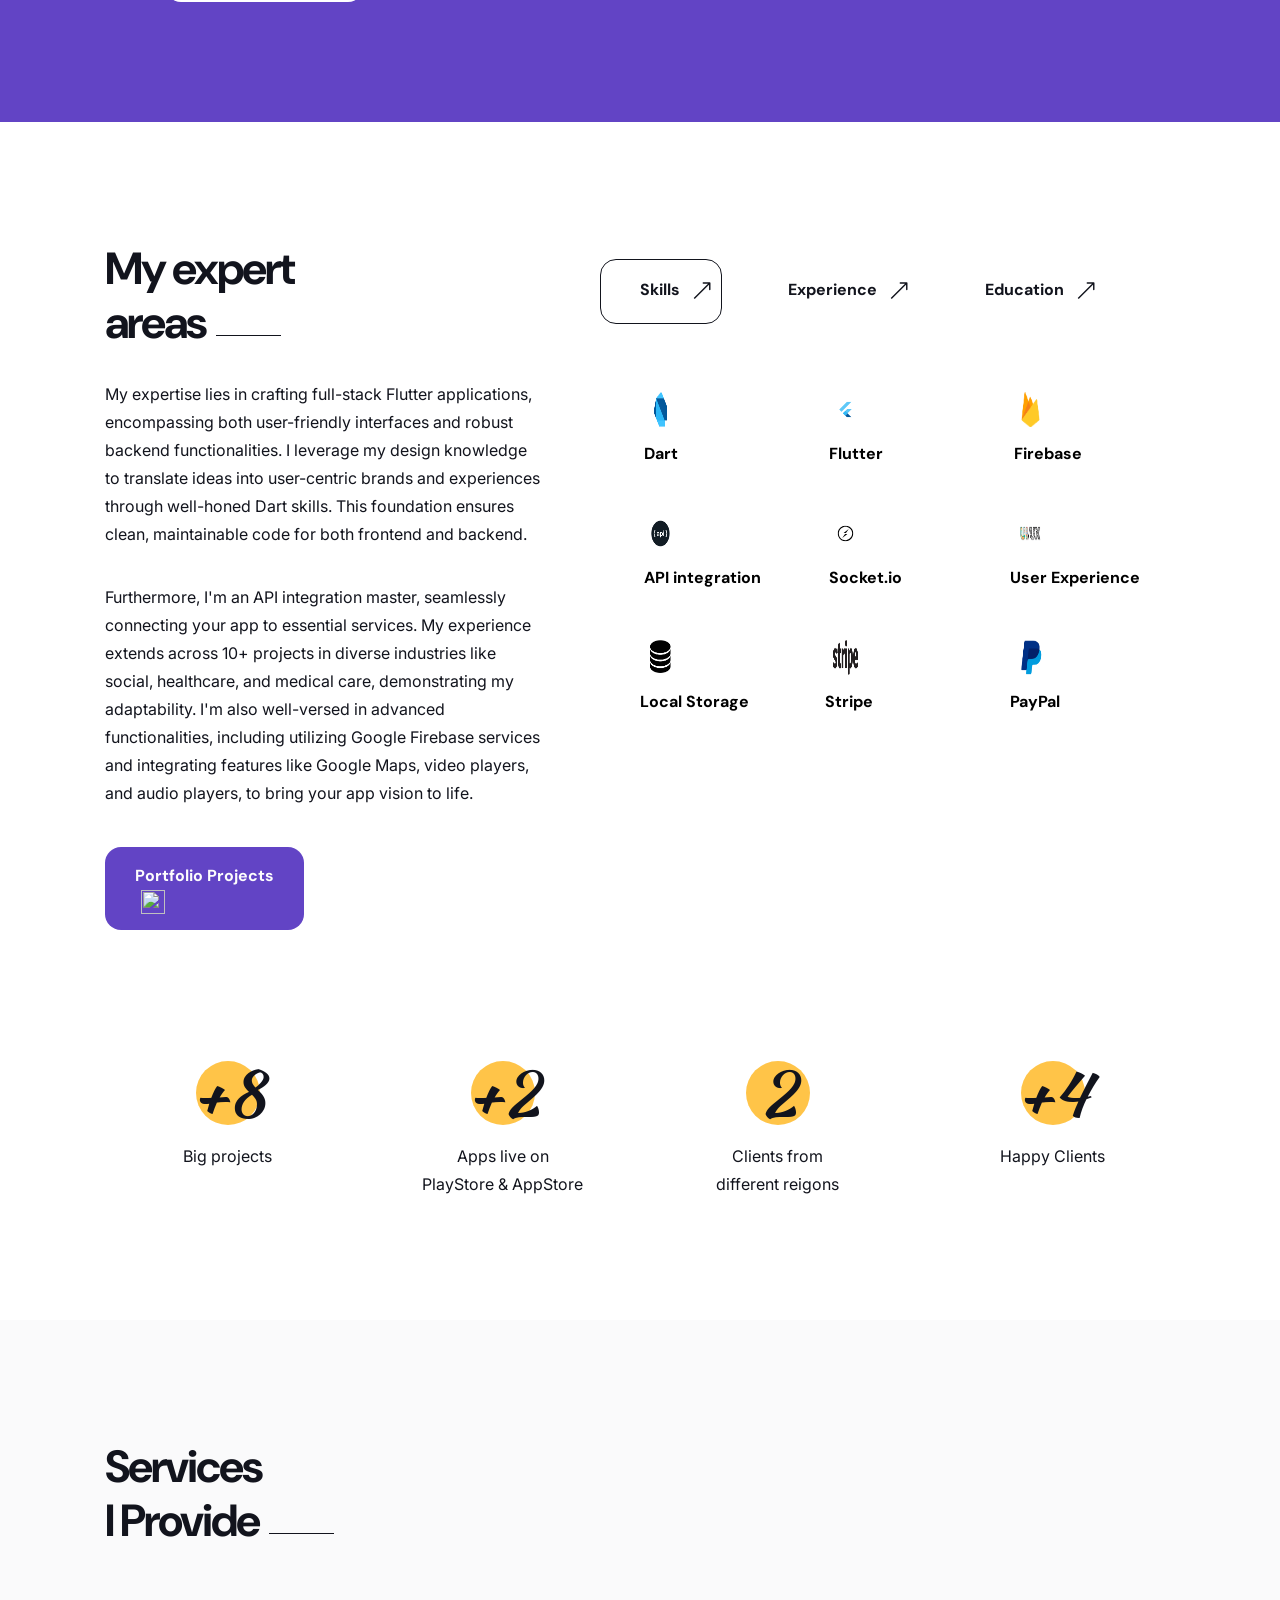
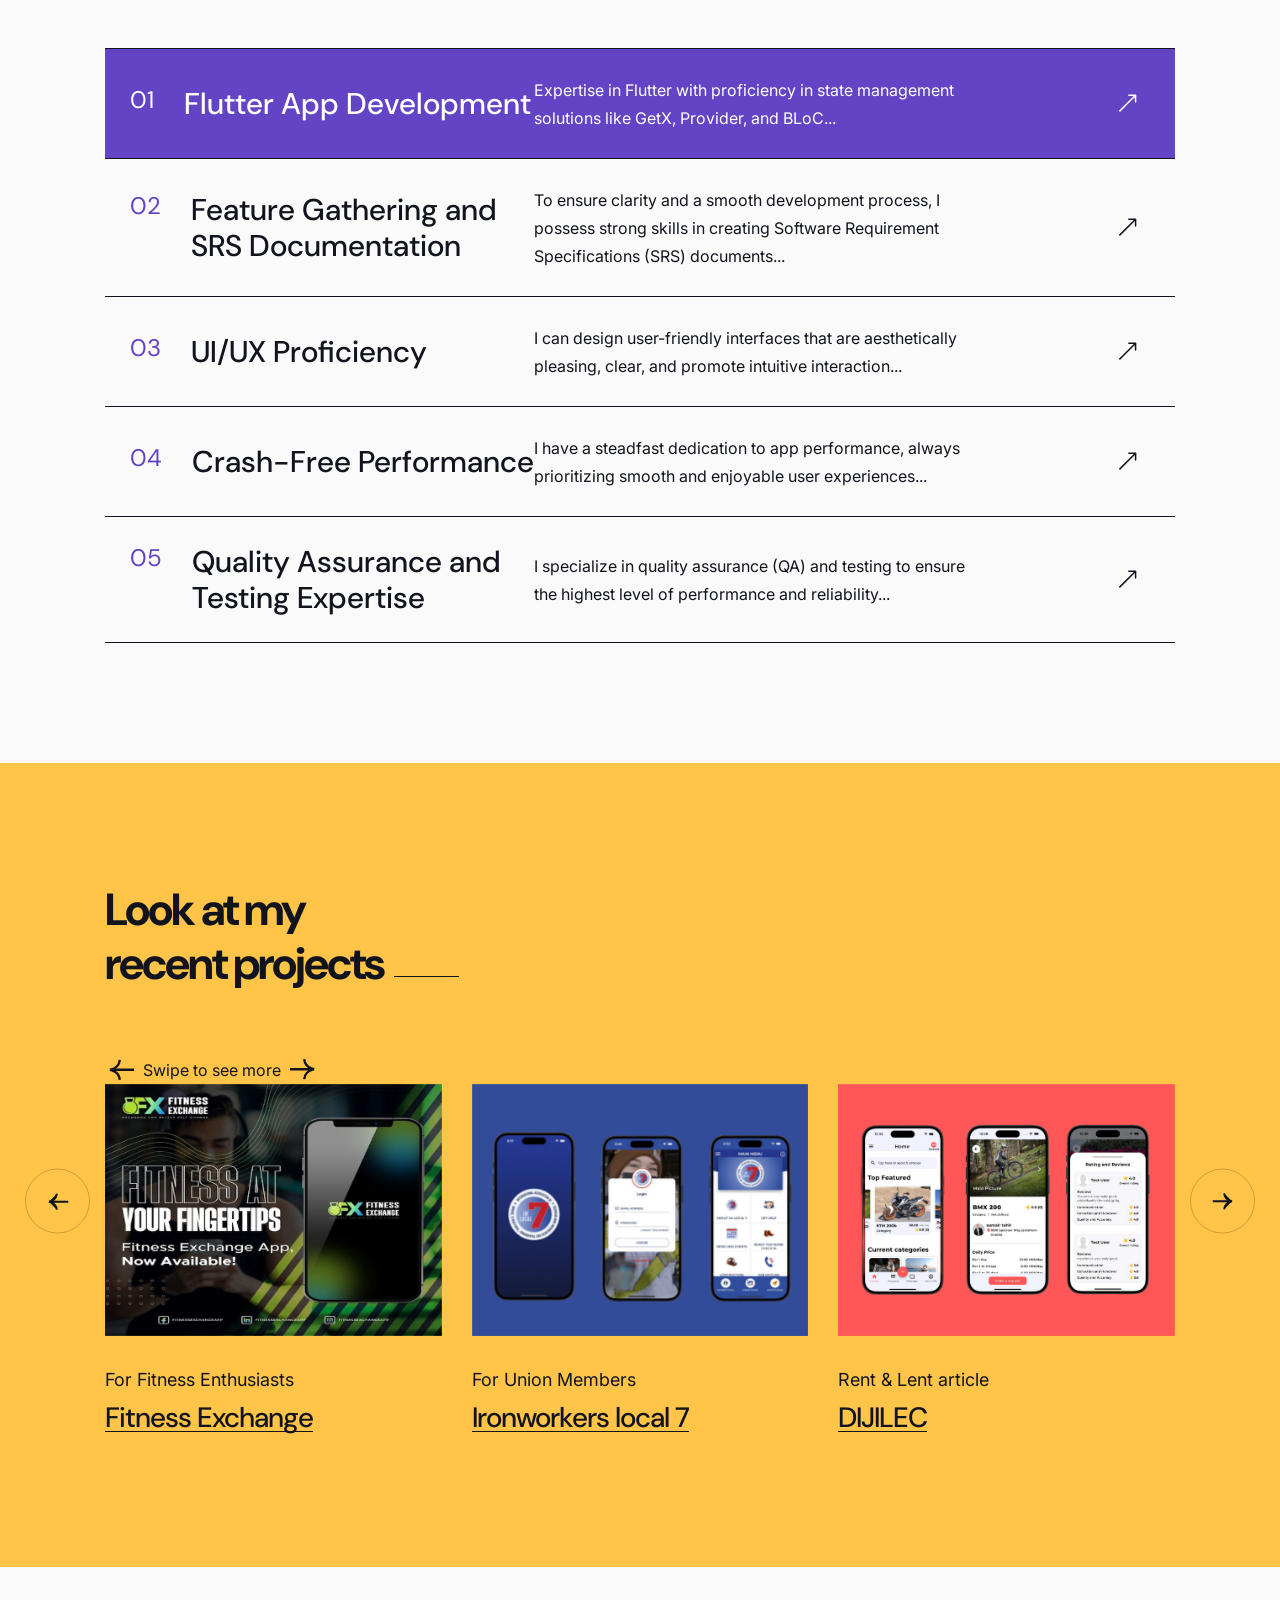
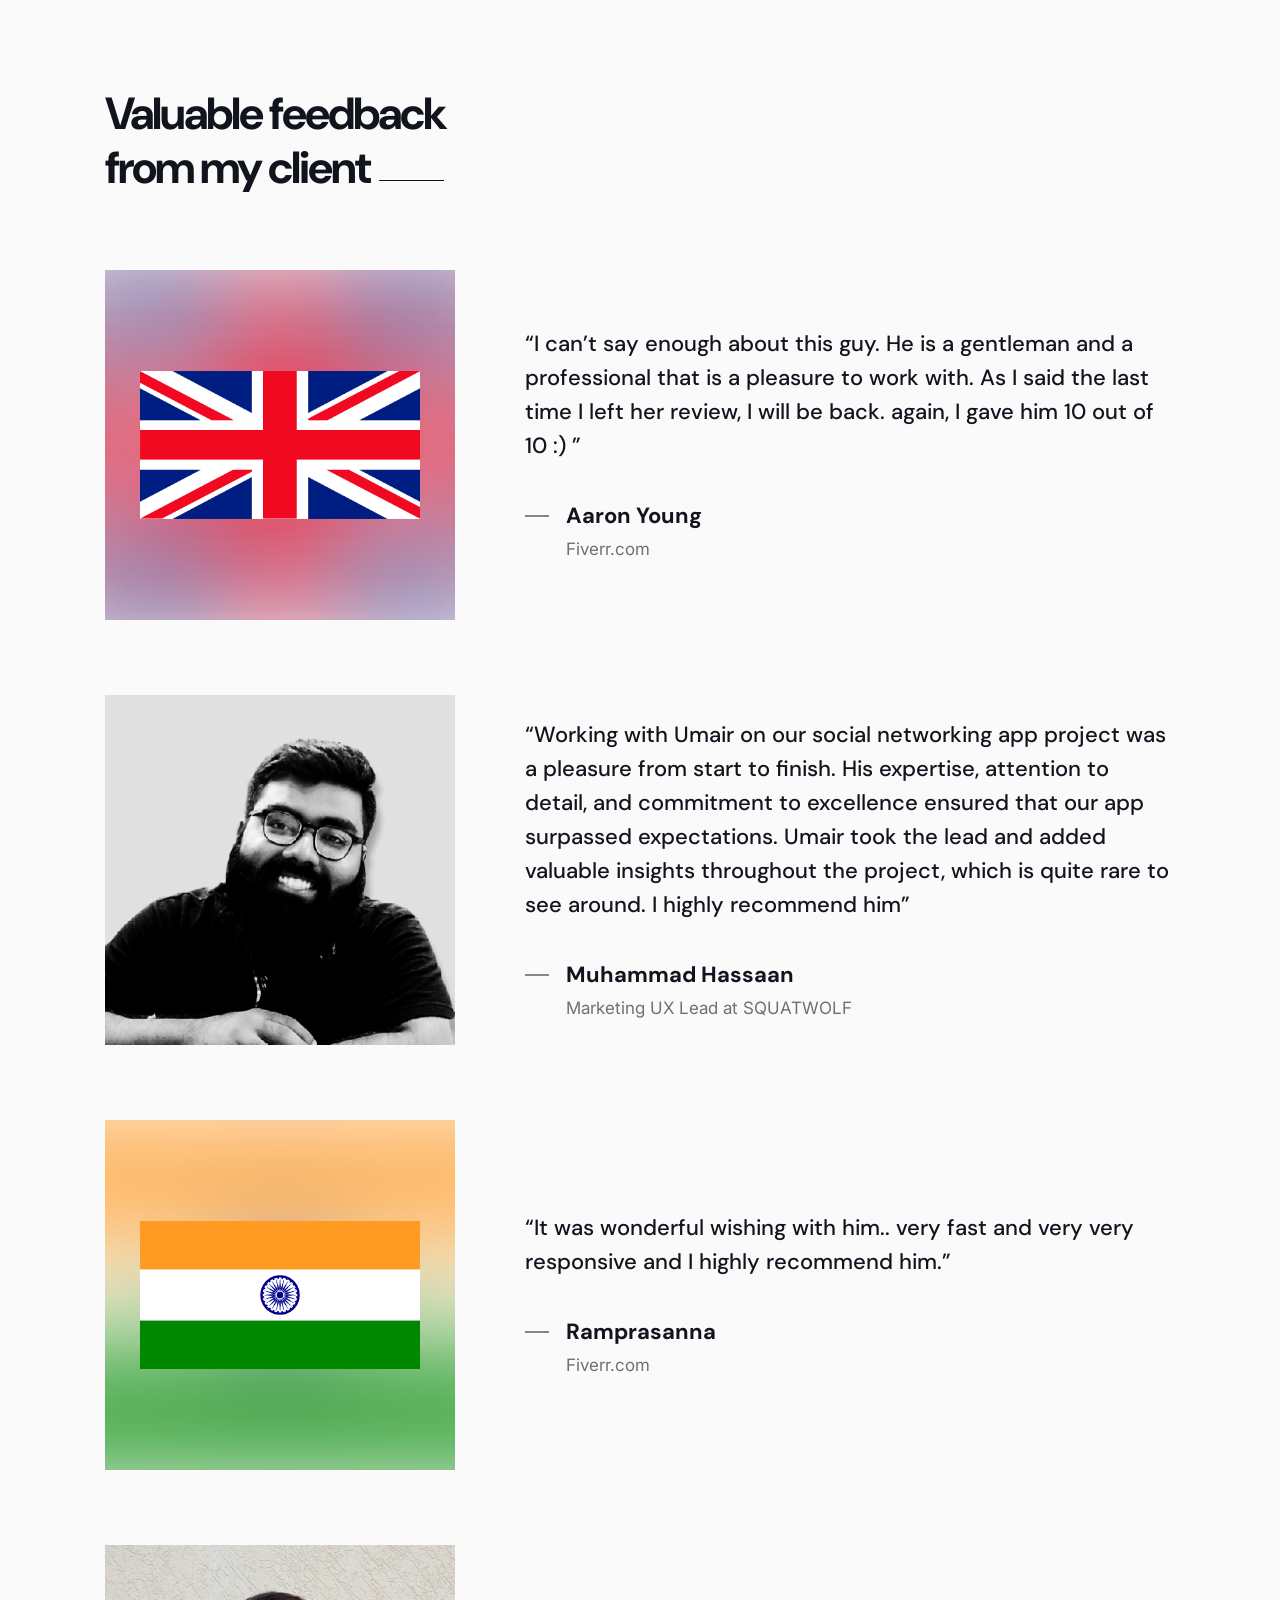
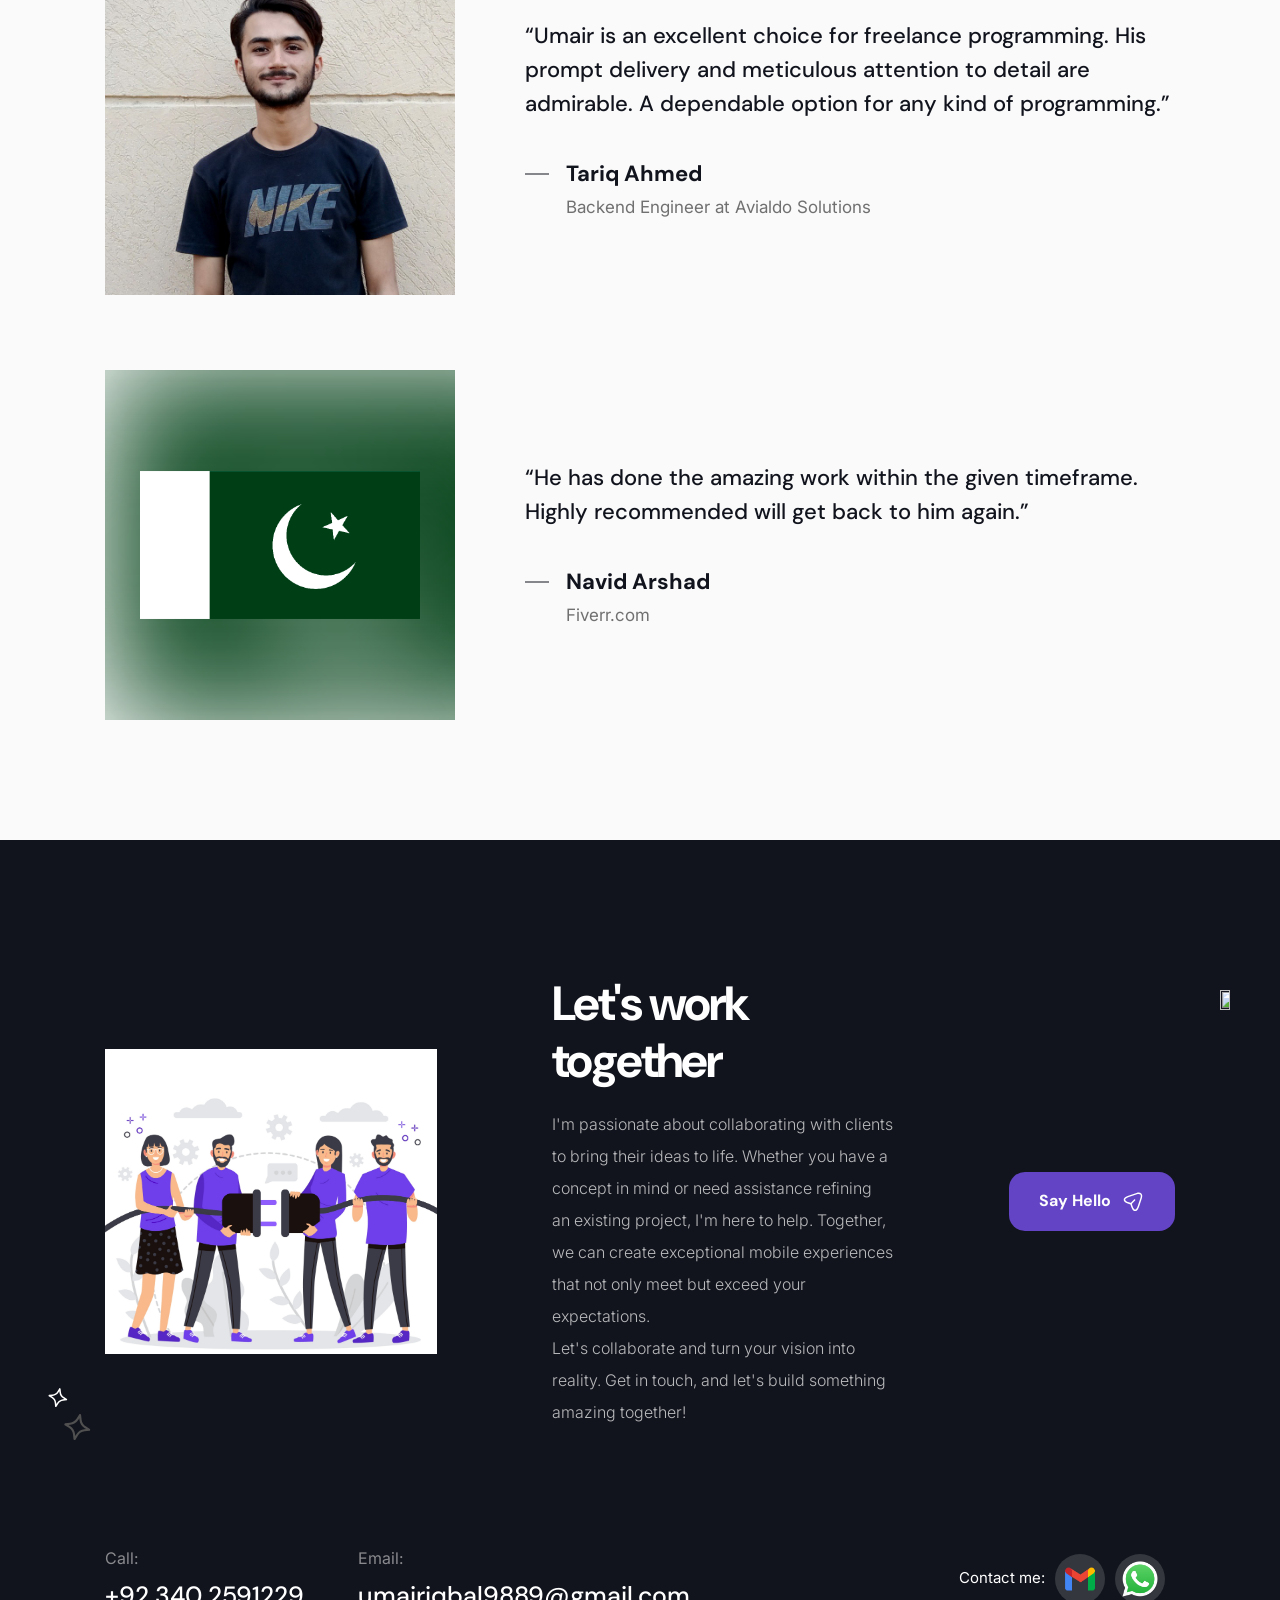
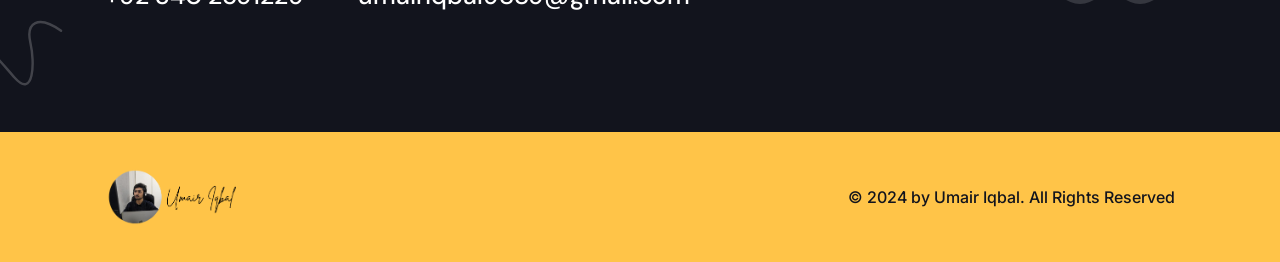
==== commit a4cd2aaf: "changes to contact me button" ====
--- a/index.html
+++ b/index.html
@@ -127,16 +127,16 @@
 								experiences & transforming ideas into cutting-edge Android & iOS apps.<br> Let's
 								innovate together for the MVP! 🚀</p>
 						</div>
-						<!-- <div class="buttons flex items-center">
+						<div class="buttons flex items-center">
 							<div class="orido_tm_boxed_button">
-								<a class="anchor" href="https://www.linkedin.com/in/umairiqbal9889/">Say Hello <img
+								<a class="anchor" href="https://mail.google.com/mail/u/1/?view=cm&fs=1&to=umairiqbal9889@gmail.com&tf=1">Say Hello <img
 										class="svg" src="assets/img/svg/send.svg" alt="" /></a>
 							</div>
 							<div class="orido_tm_simple_button">
 								<a class="line_effect anchor" href="#portfolio">My Works <img class="svg"
 										src="assets/img/svg/top-arrow.svg" alt="" /></a>
 							</div>
-						</div> -->
+						</div>
 					</div>
 
 				</div>
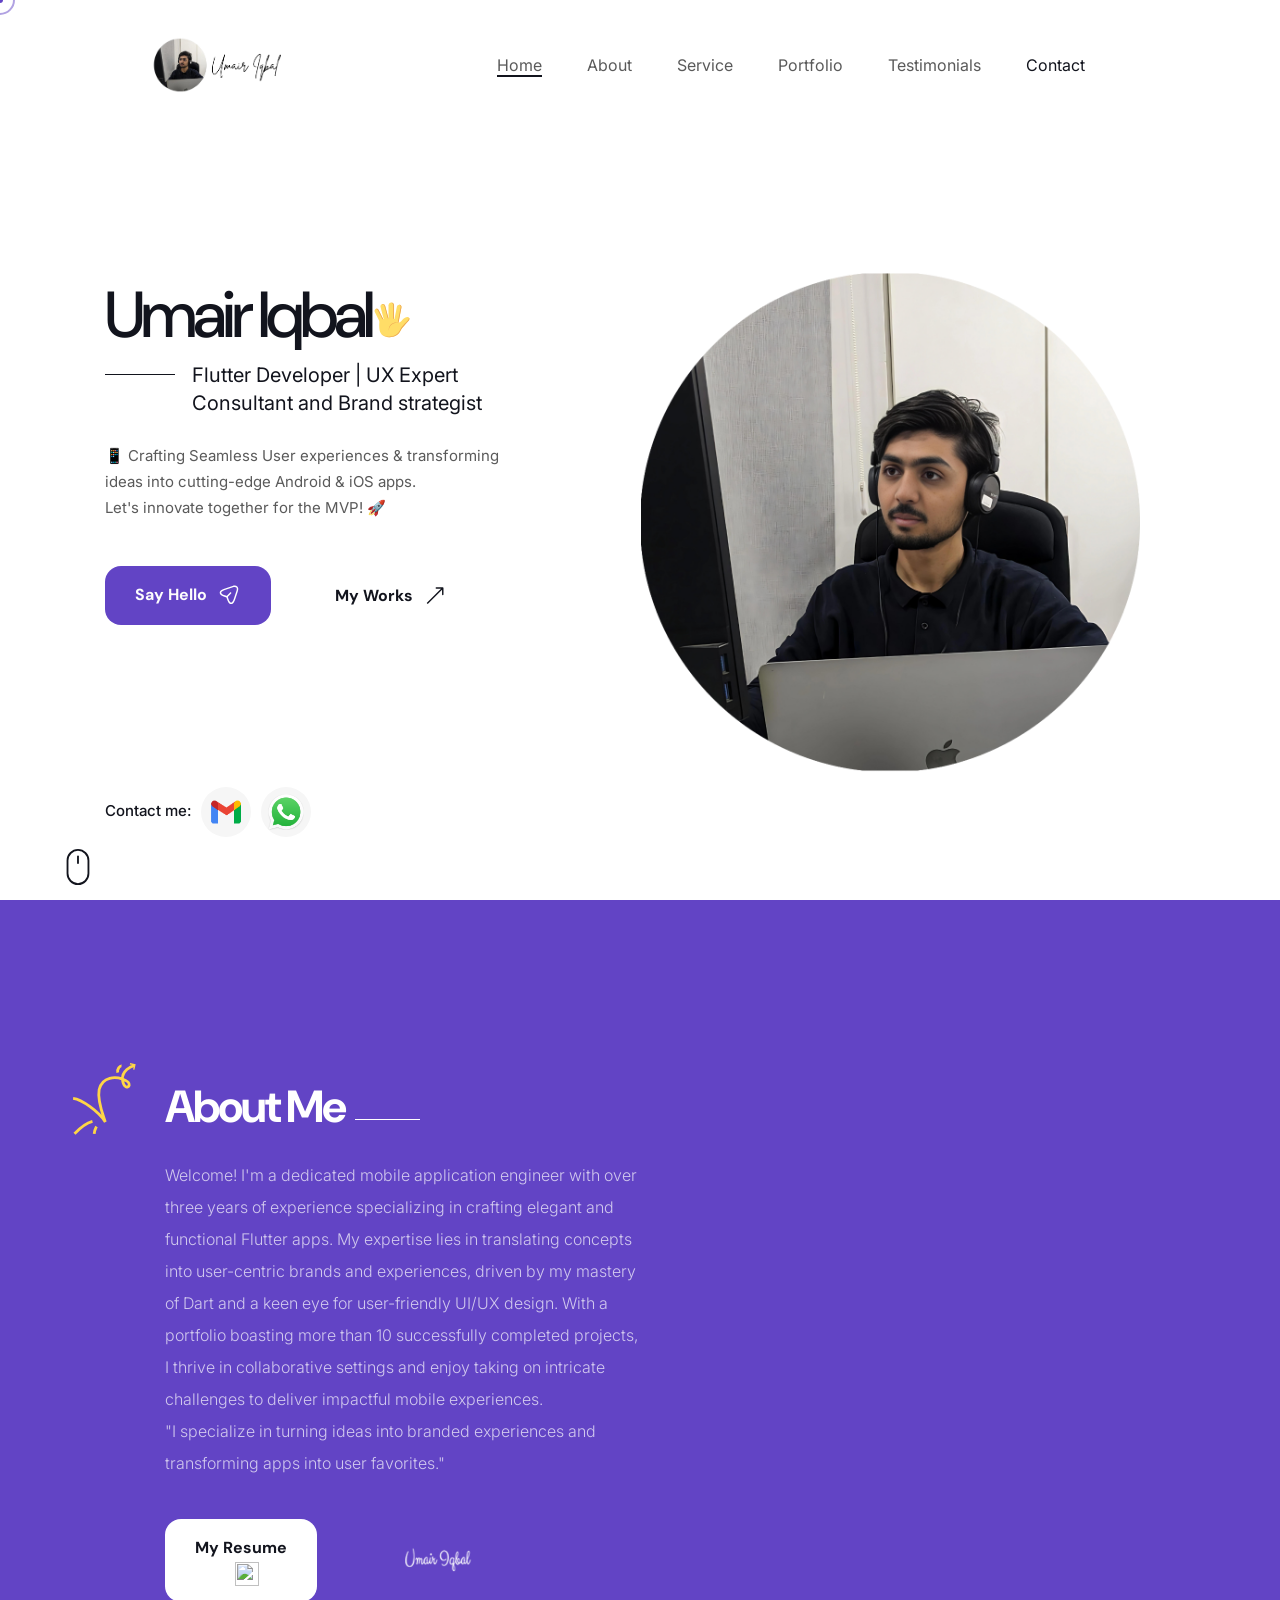
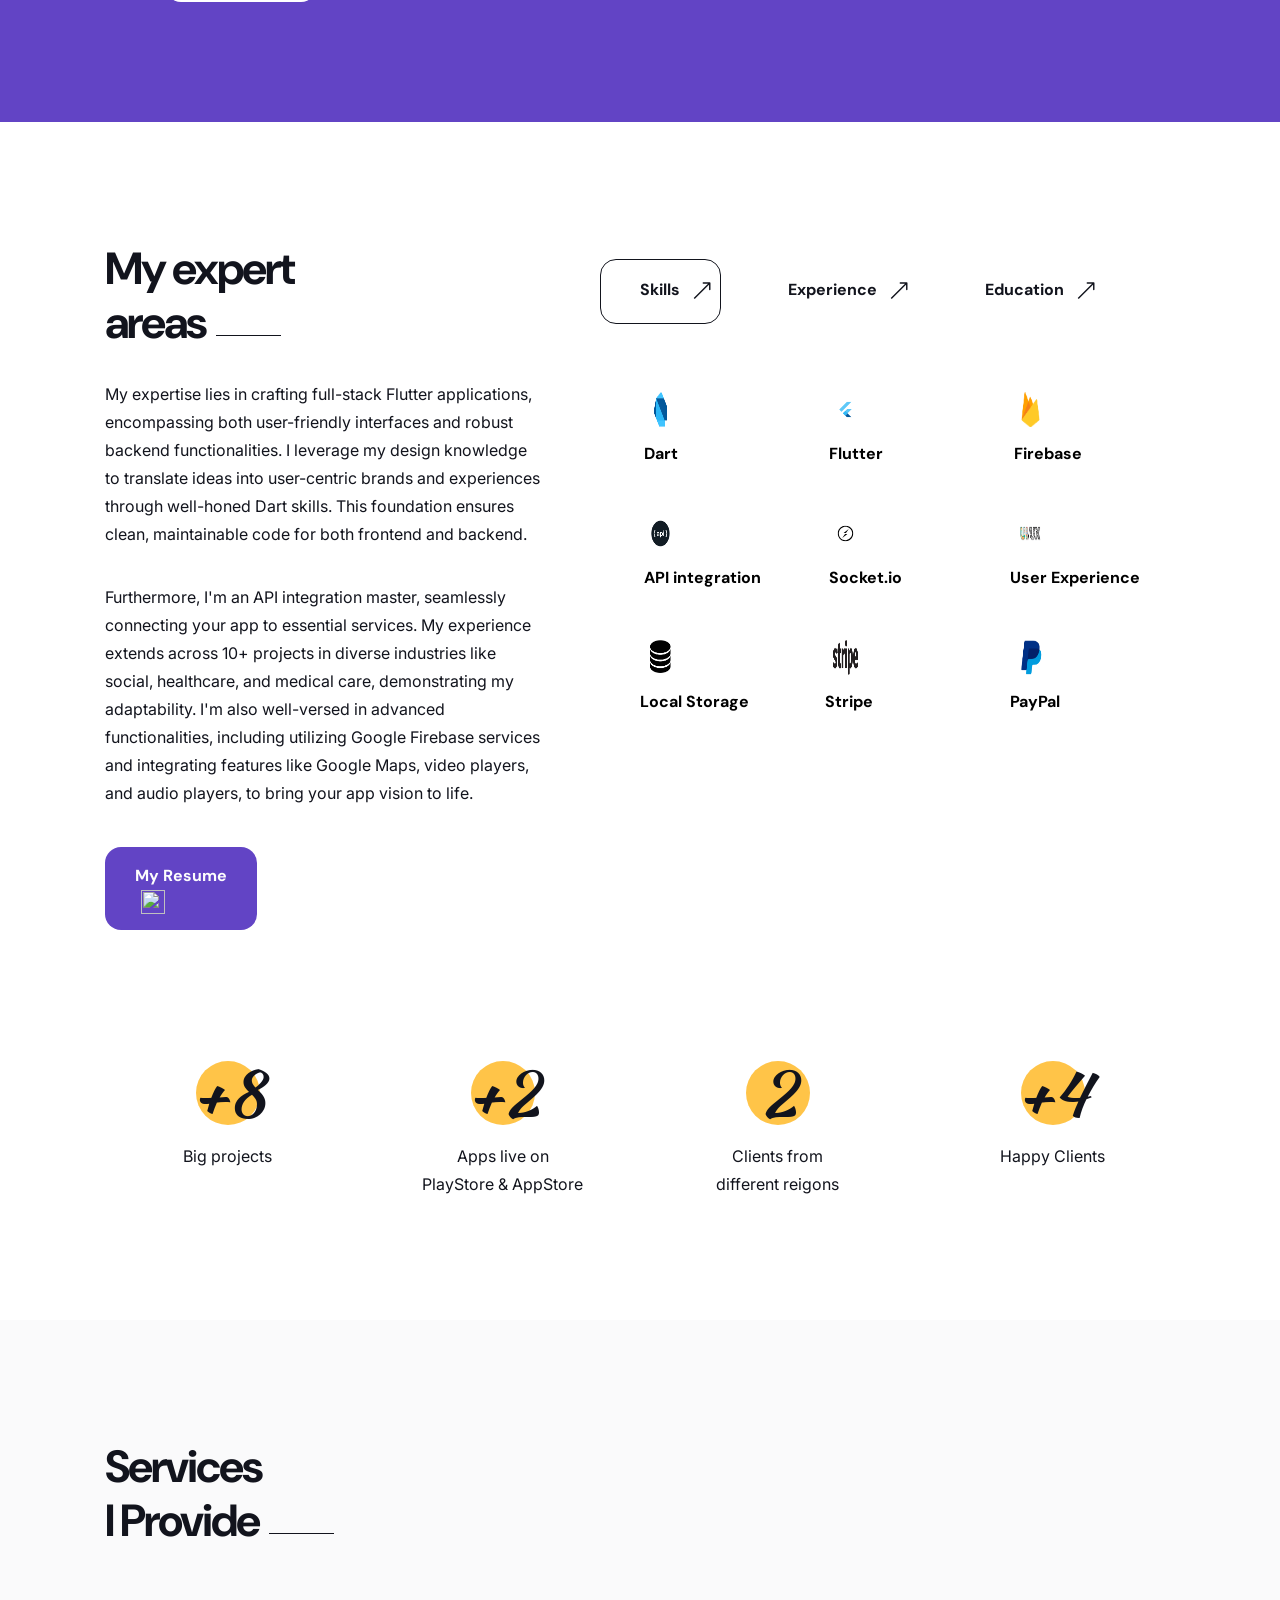
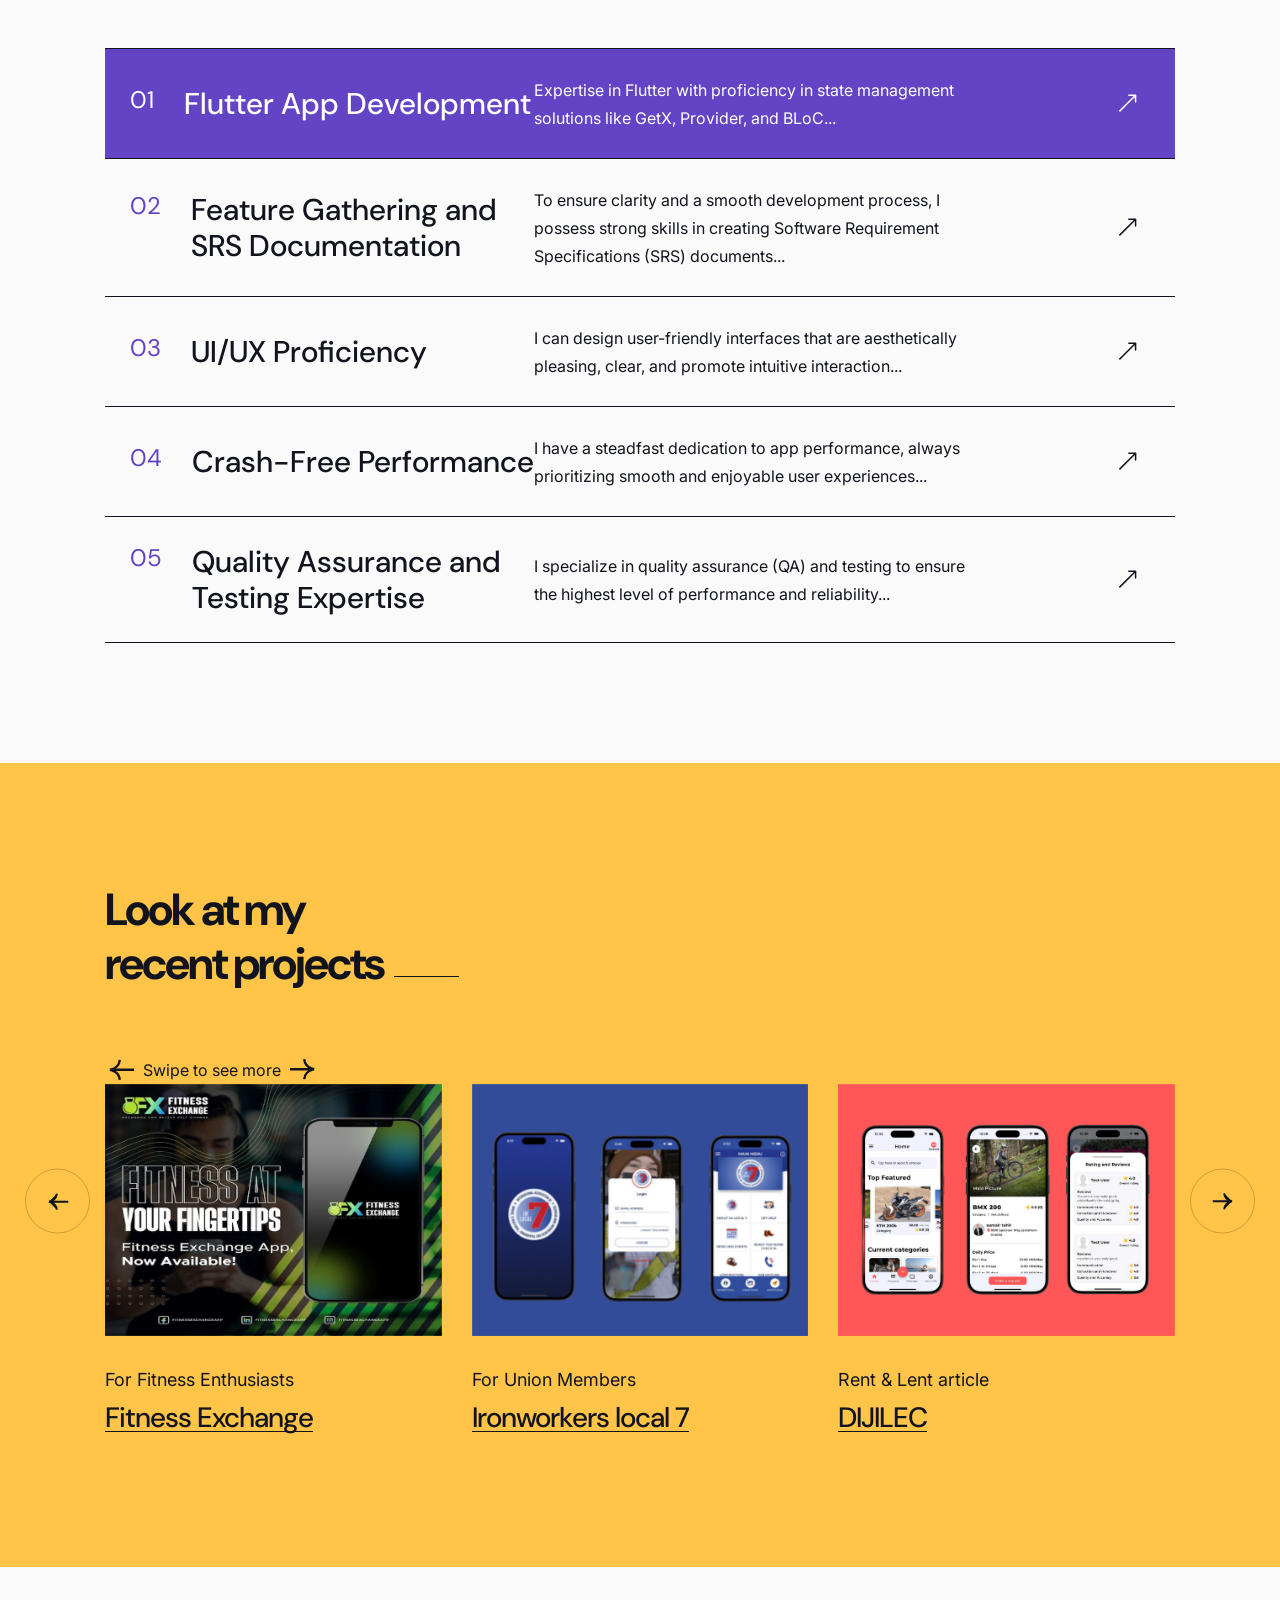
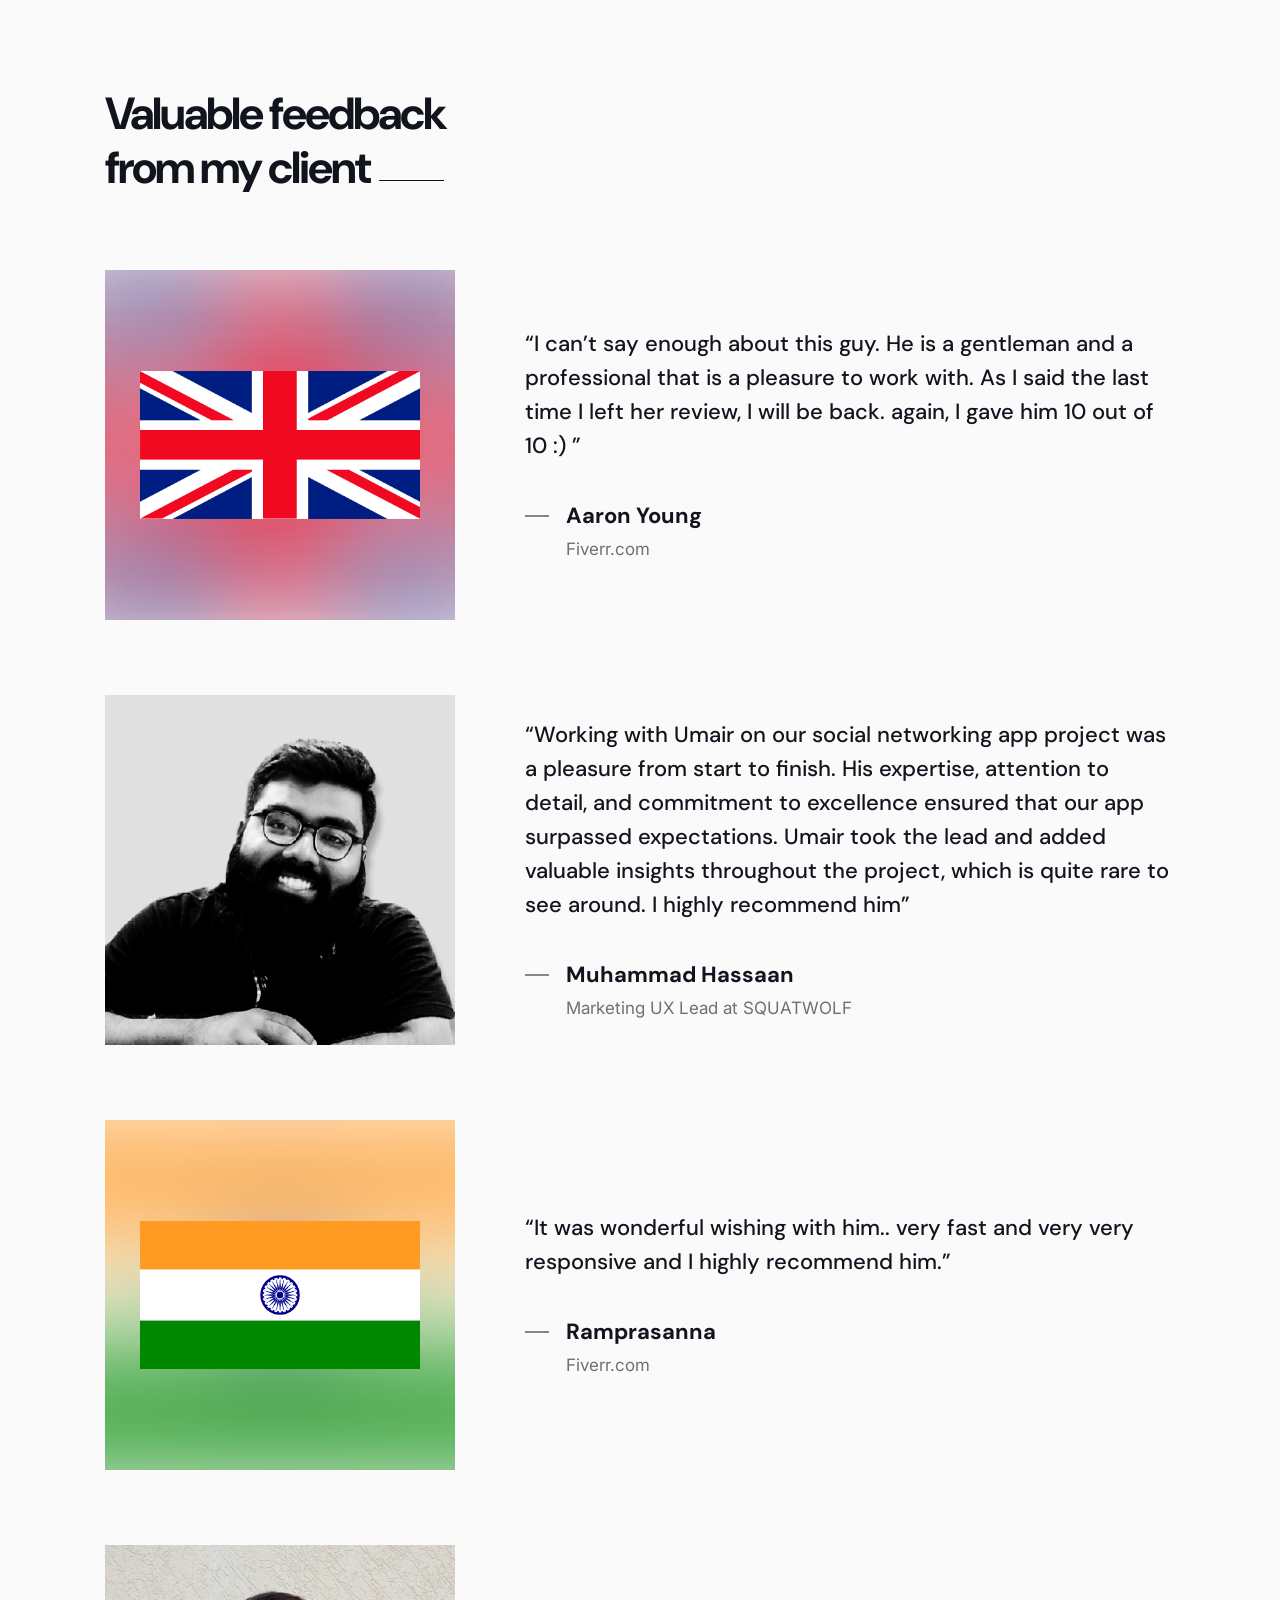
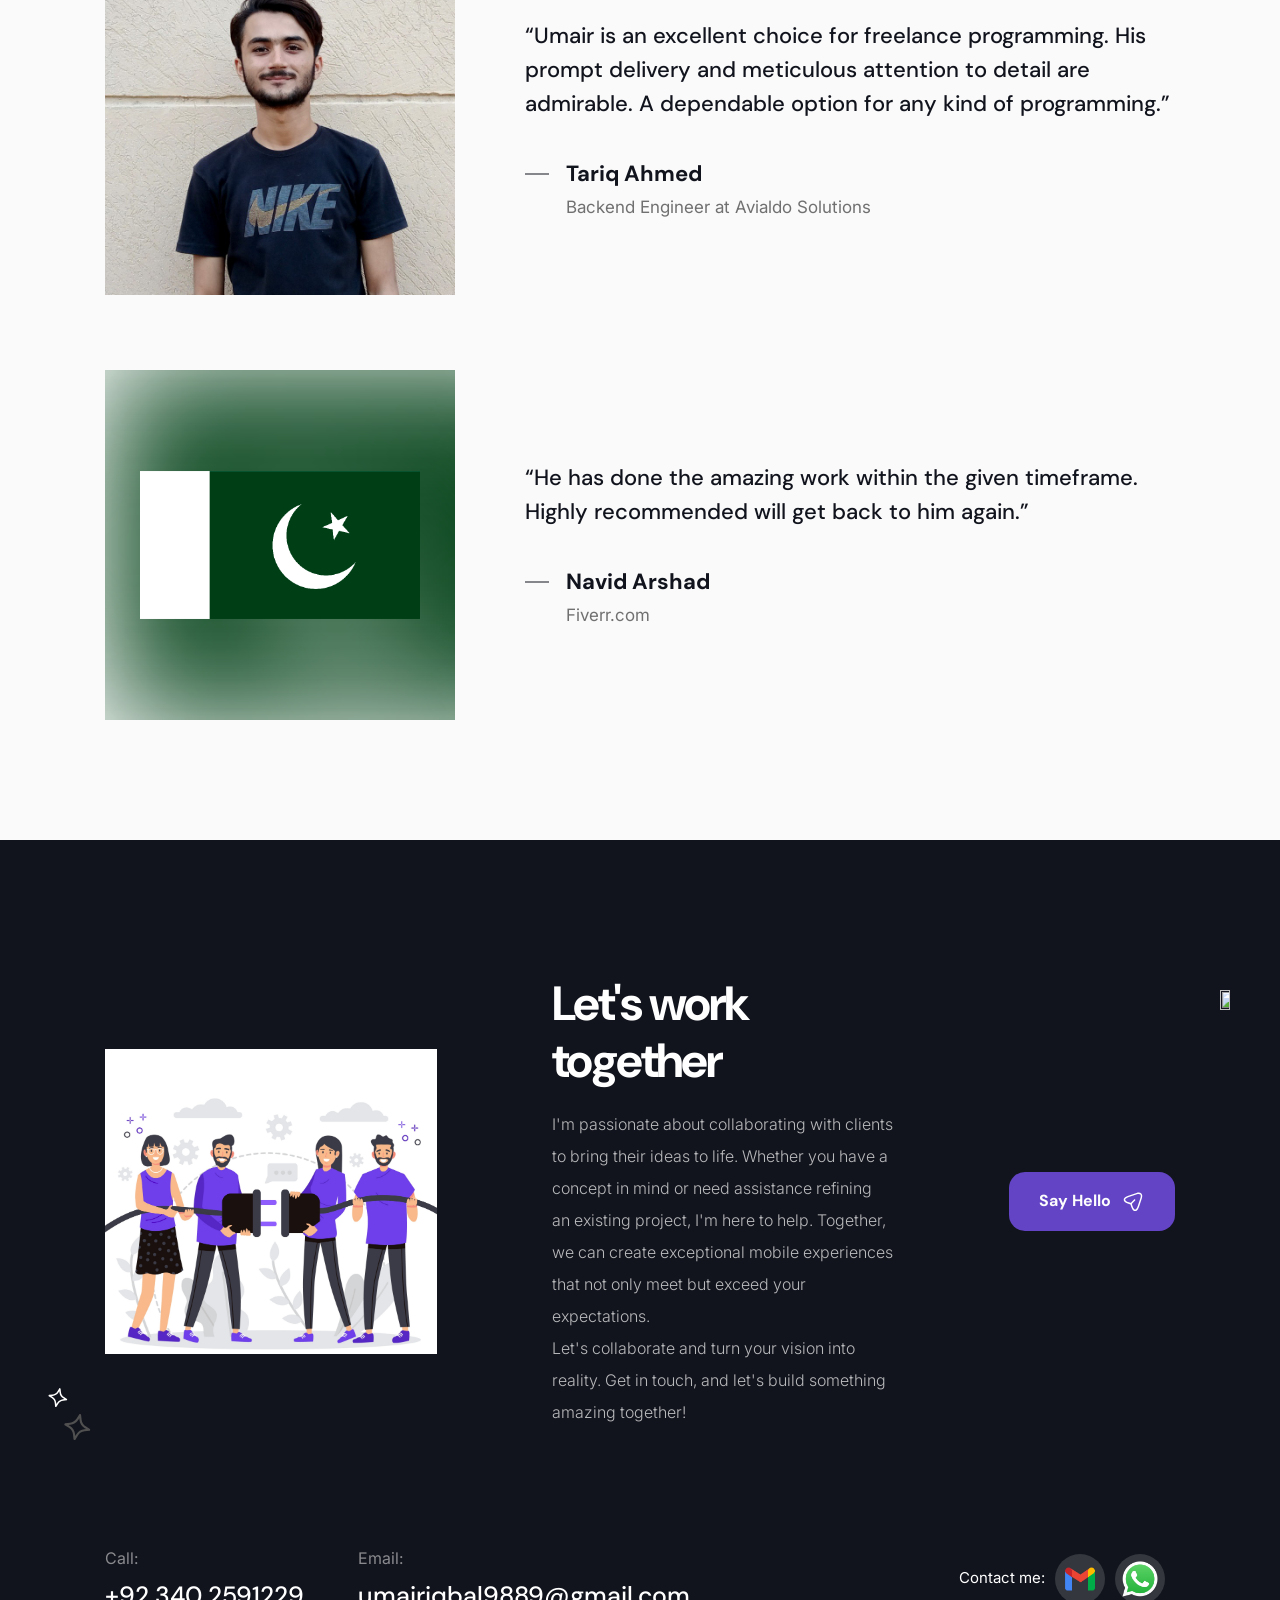
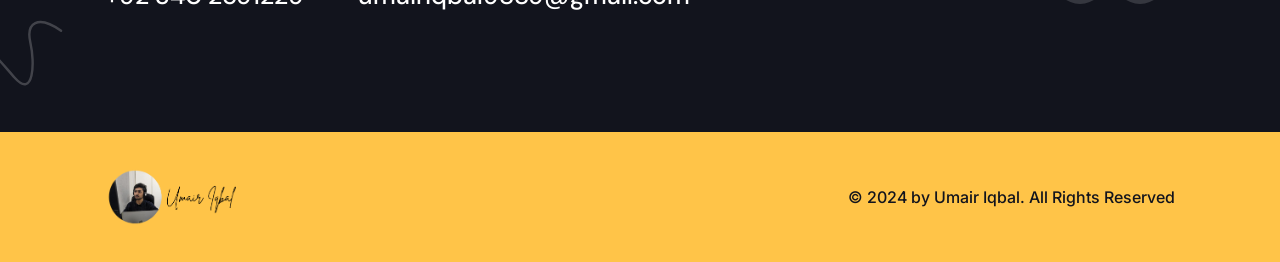
==== commit 69caa380: "Update index.html" ====
--- a/index.html
+++ b/index.html
@@ -206,7 +206,7 @@
 						</div>
 						<div class="short w-full float-left flex items-center">
 							<div class="orido_tm_boxed_button">
-								<a href="assets/img/cv/PortfolioProjects.pdf" download>Portfolio Projects<img class="svg"
+								<a href="assets/img/cv/Umair_Flutter_Dev_Resume.pdf" download>My Resume<img class="svg"
 										src="assets/img/svg/paper.svg" alt="" /></a>
 							</div>
 							<img class="max-w-[400px] max-h-[400px] ml-[50px]" src="assets/img/my_signature.png" alt="" />
@@ -241,7 +241,7 @@
 									players, to bring your app vision to life.</p>
 							</div>
 							<div class="orido_tm_boxed_button">
-								<a href="assets/img/cv/PortfolioProjects.pdf" download>Portfolio Projects<img class="svg"
+								<a href="assets/img/cv/Umair_Flutter_Dev_Resume.pdf" download>My Resume<img class="svg"
 										src="assets/img/svg/paper.svg" alt="" /></a>
 							</div>
 						</div>
@@ -1673,7 +1673,7 @@
 							</p>
 						</div>
 						<div class="orido_tm_boxed_button">
-							<a href="#">Say Hello <img class="svg" src="assets/img/svg/send.svg" alt="" /></a>
+							<a href="https://mail.google.com/mail/u/1/?view=cm&fs=1&to=umairiqbal9889@gmail.com&tf=1">Say Hello <img class="svg" src="assets/img/svg/send.svg" alt="" /></a>
 						</div>
 					</div>
 					<div class="connect w-full flex items-center justify-between">
@@ -1769,4 +1769,4 @@
 
 </body>
 
-</html>+</html>
